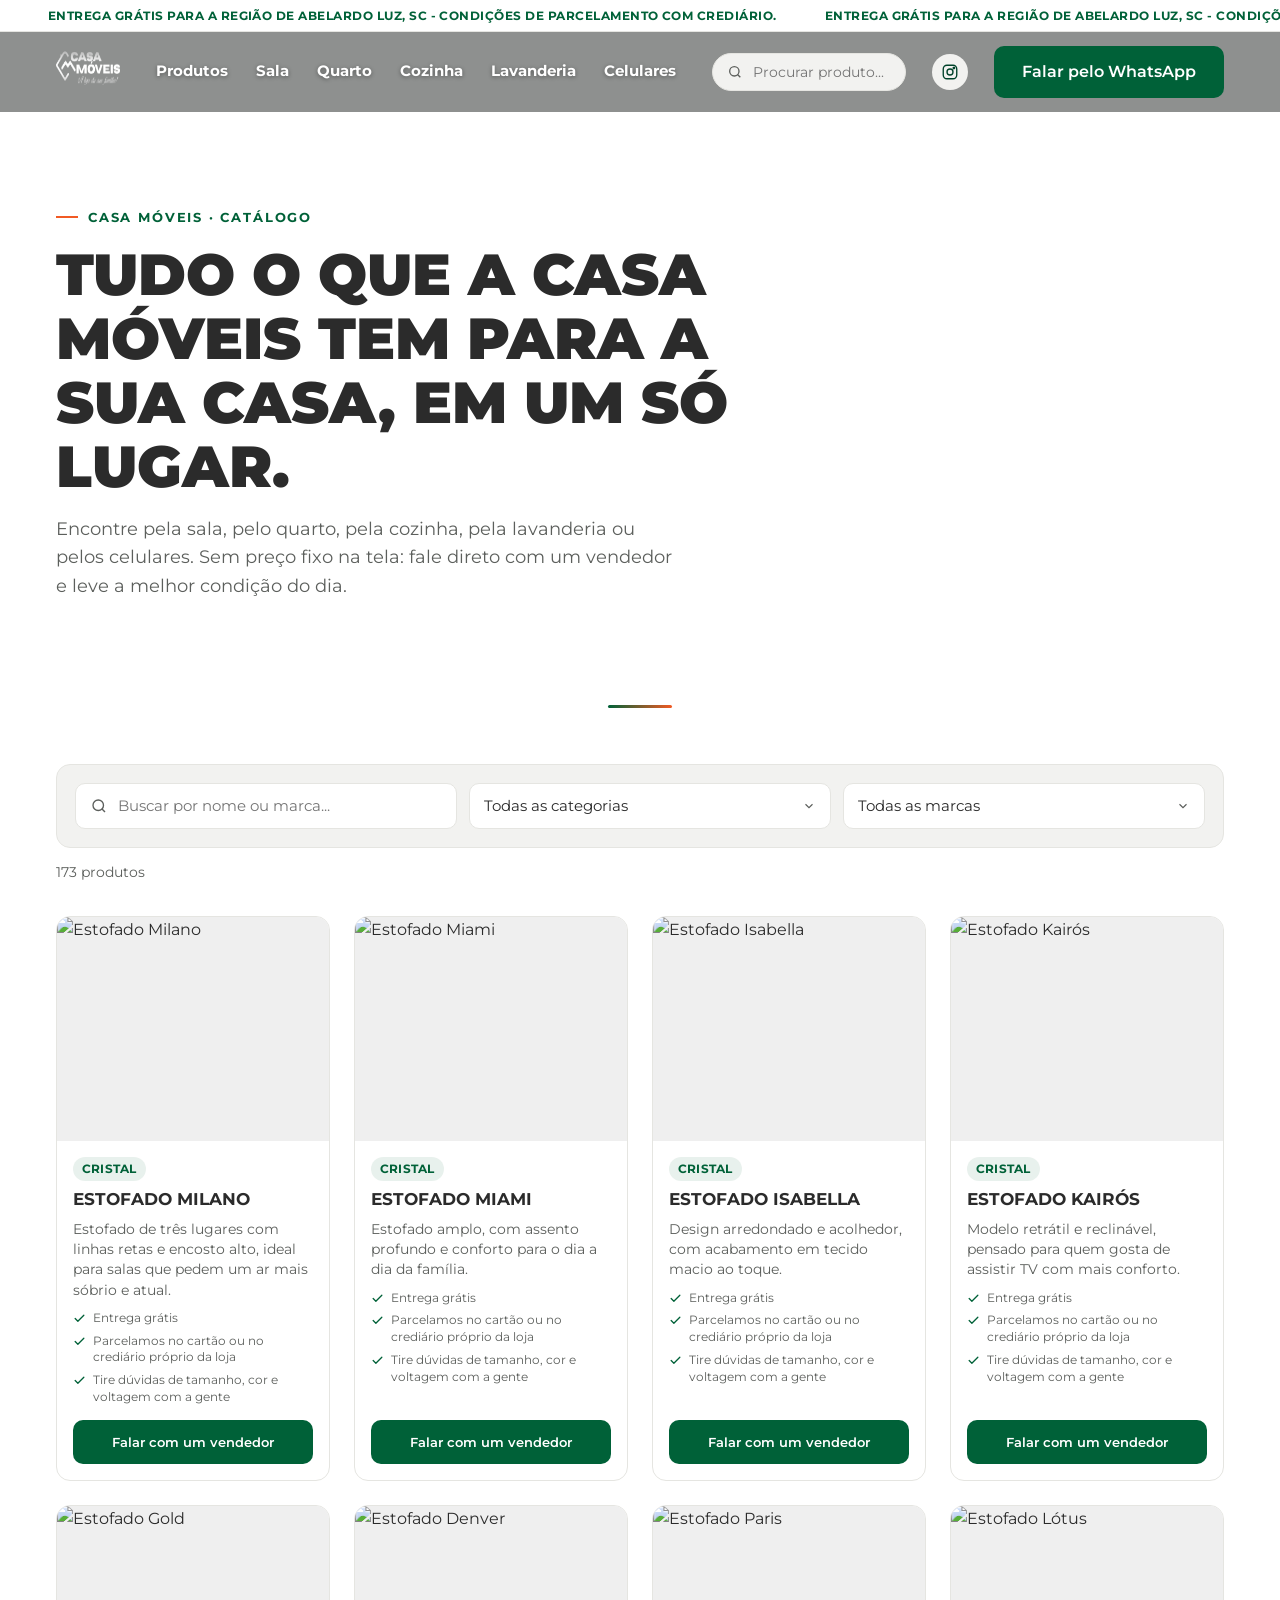
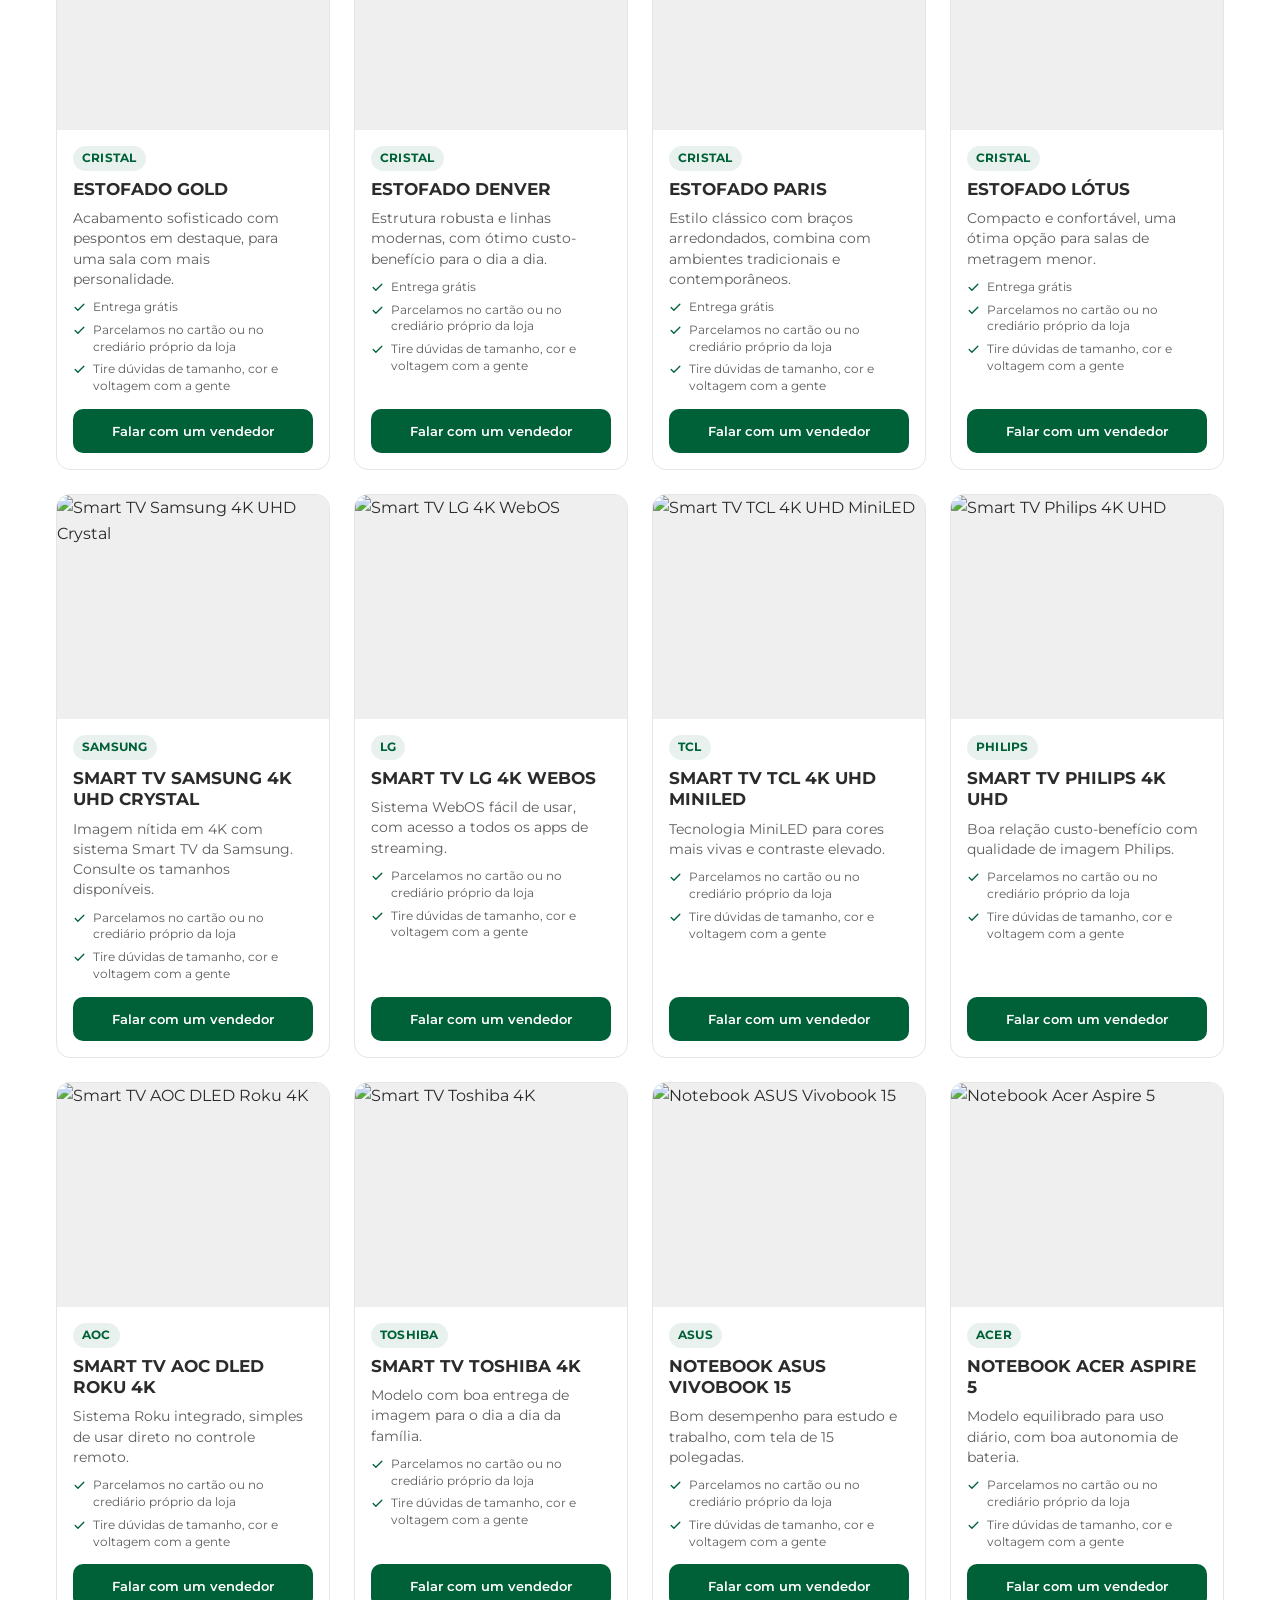
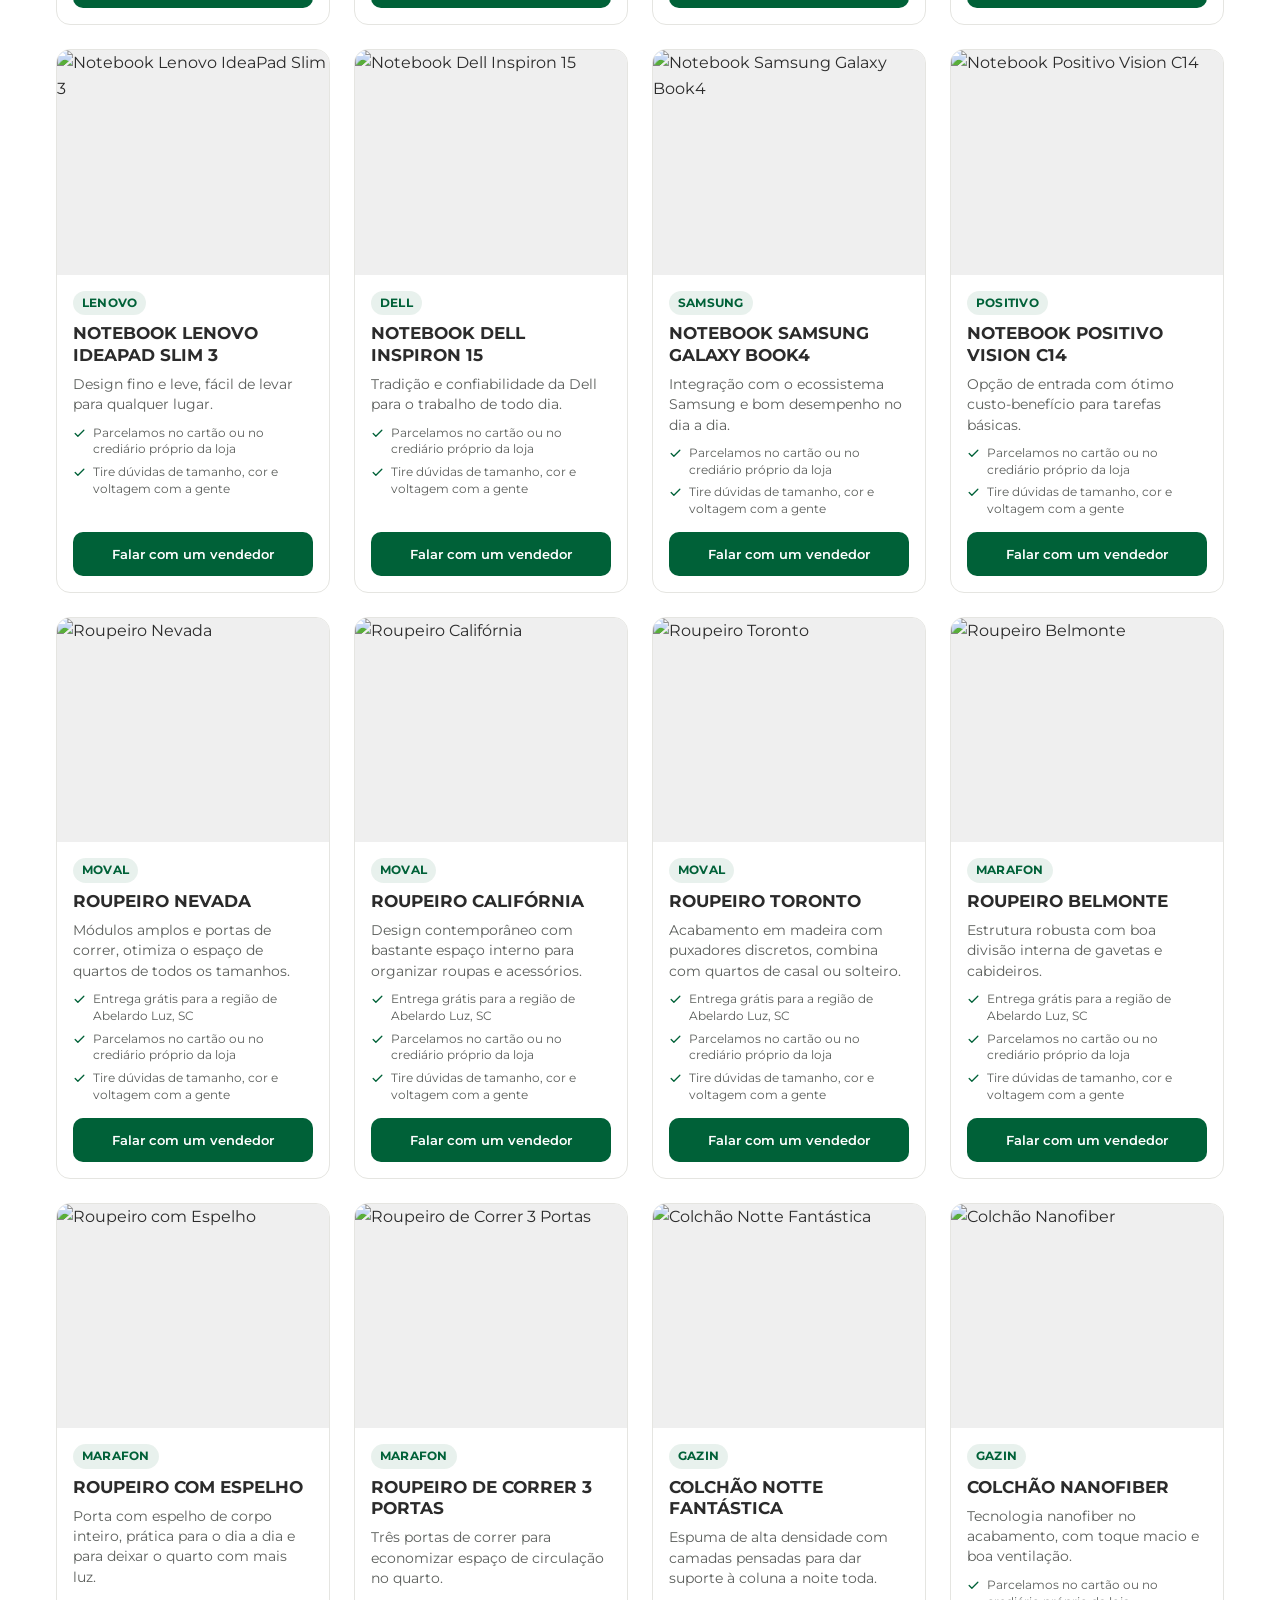
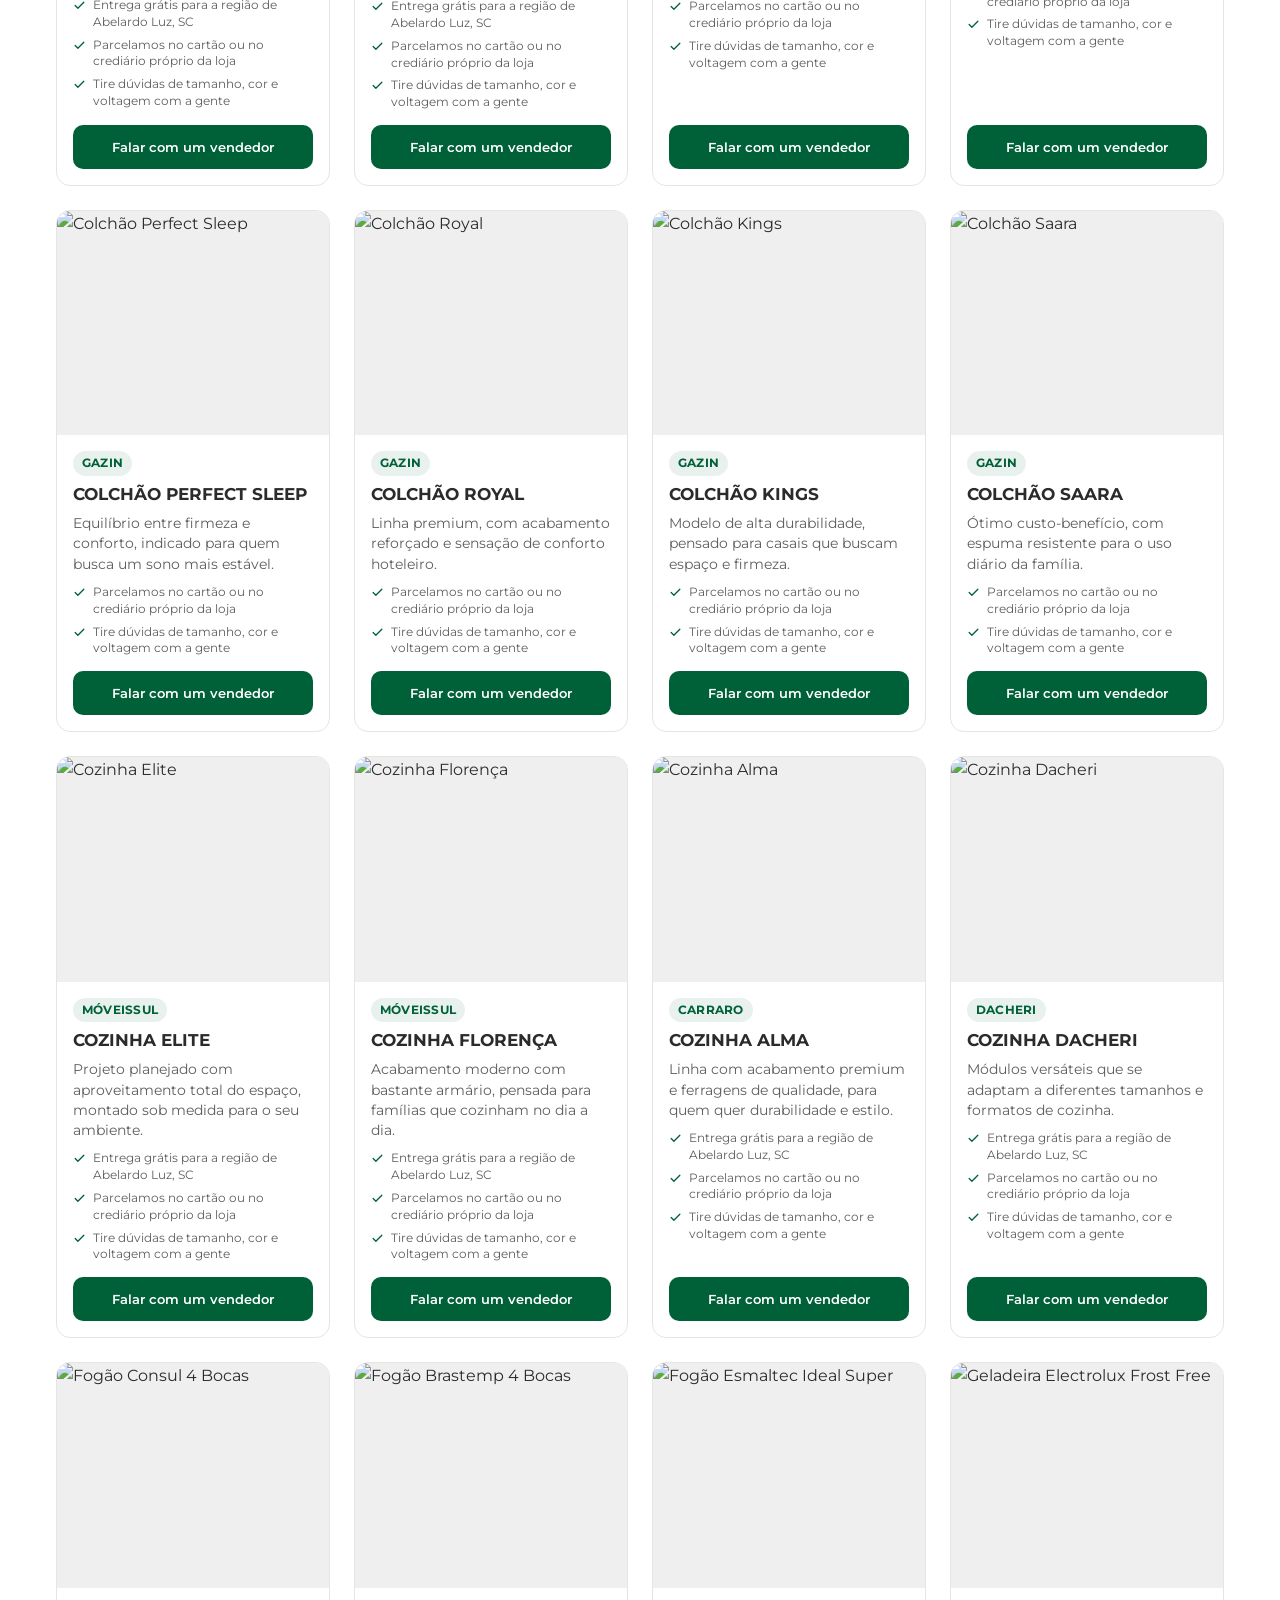
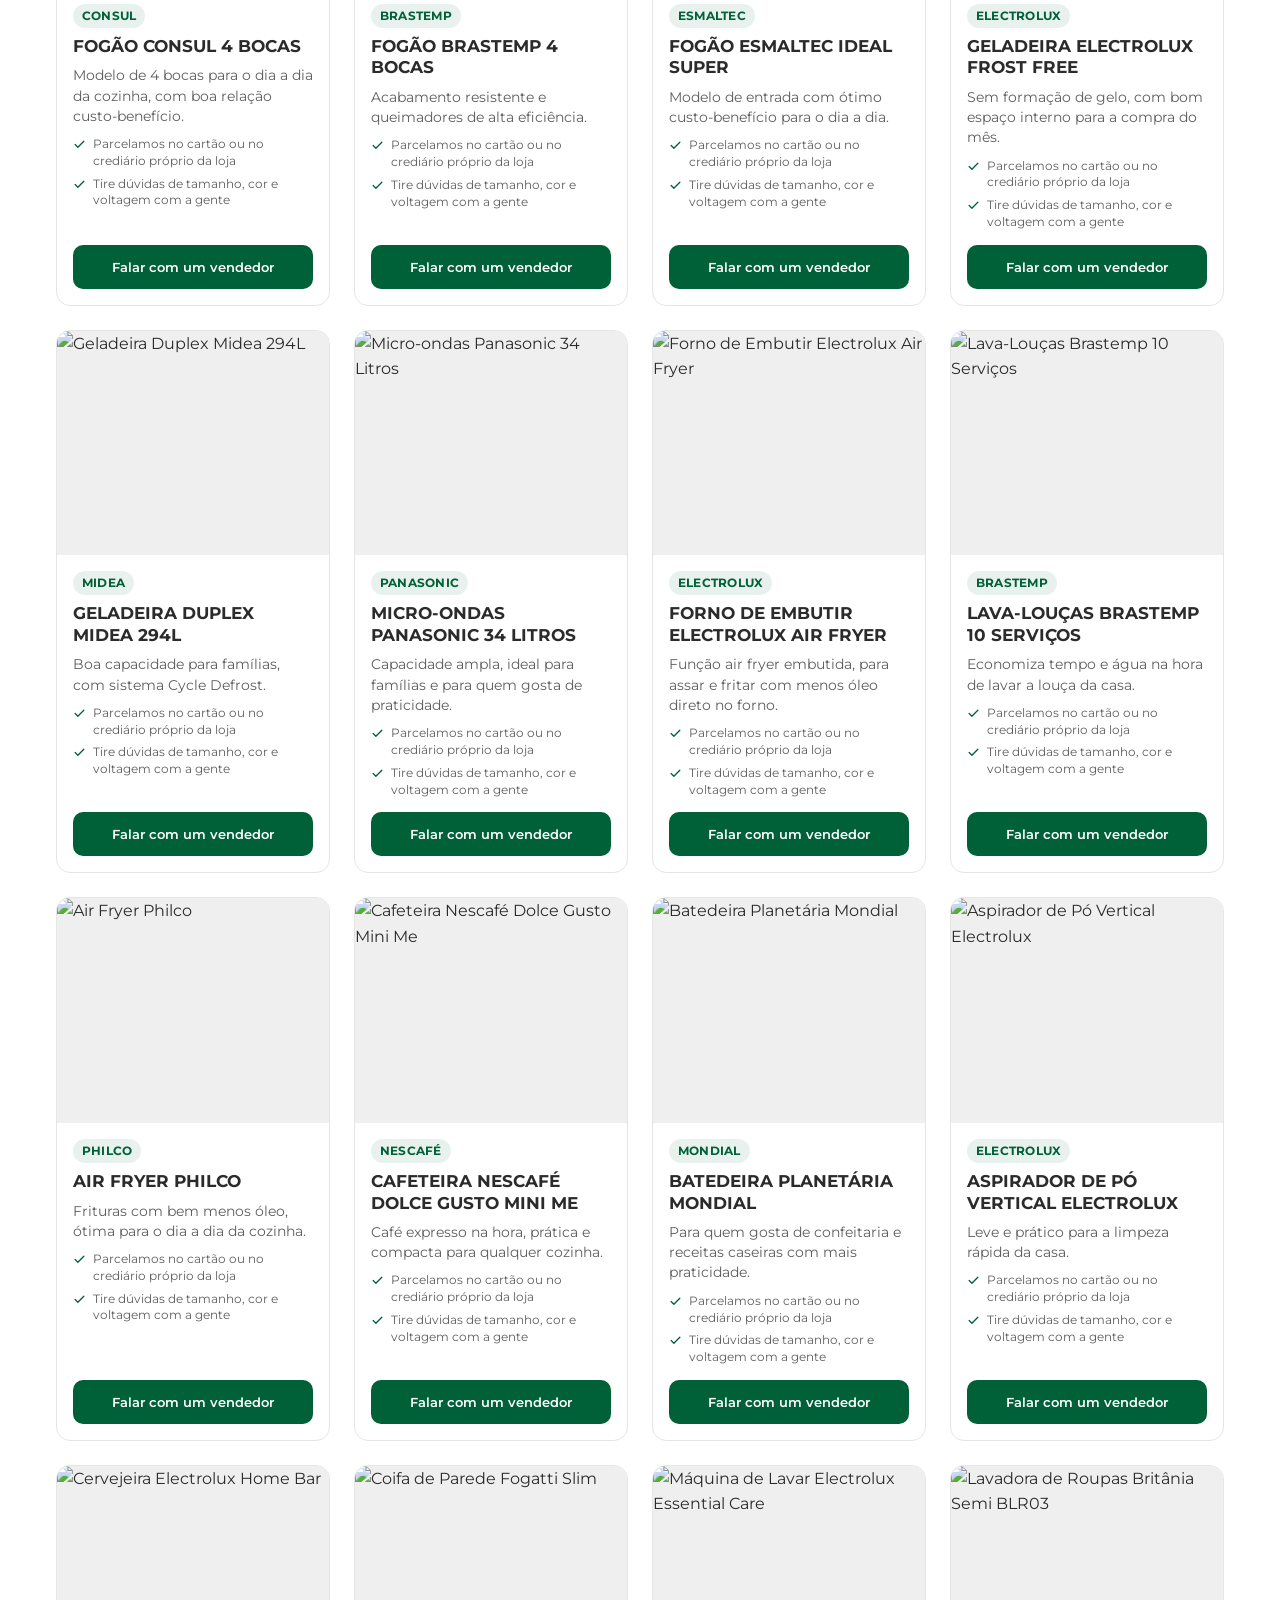
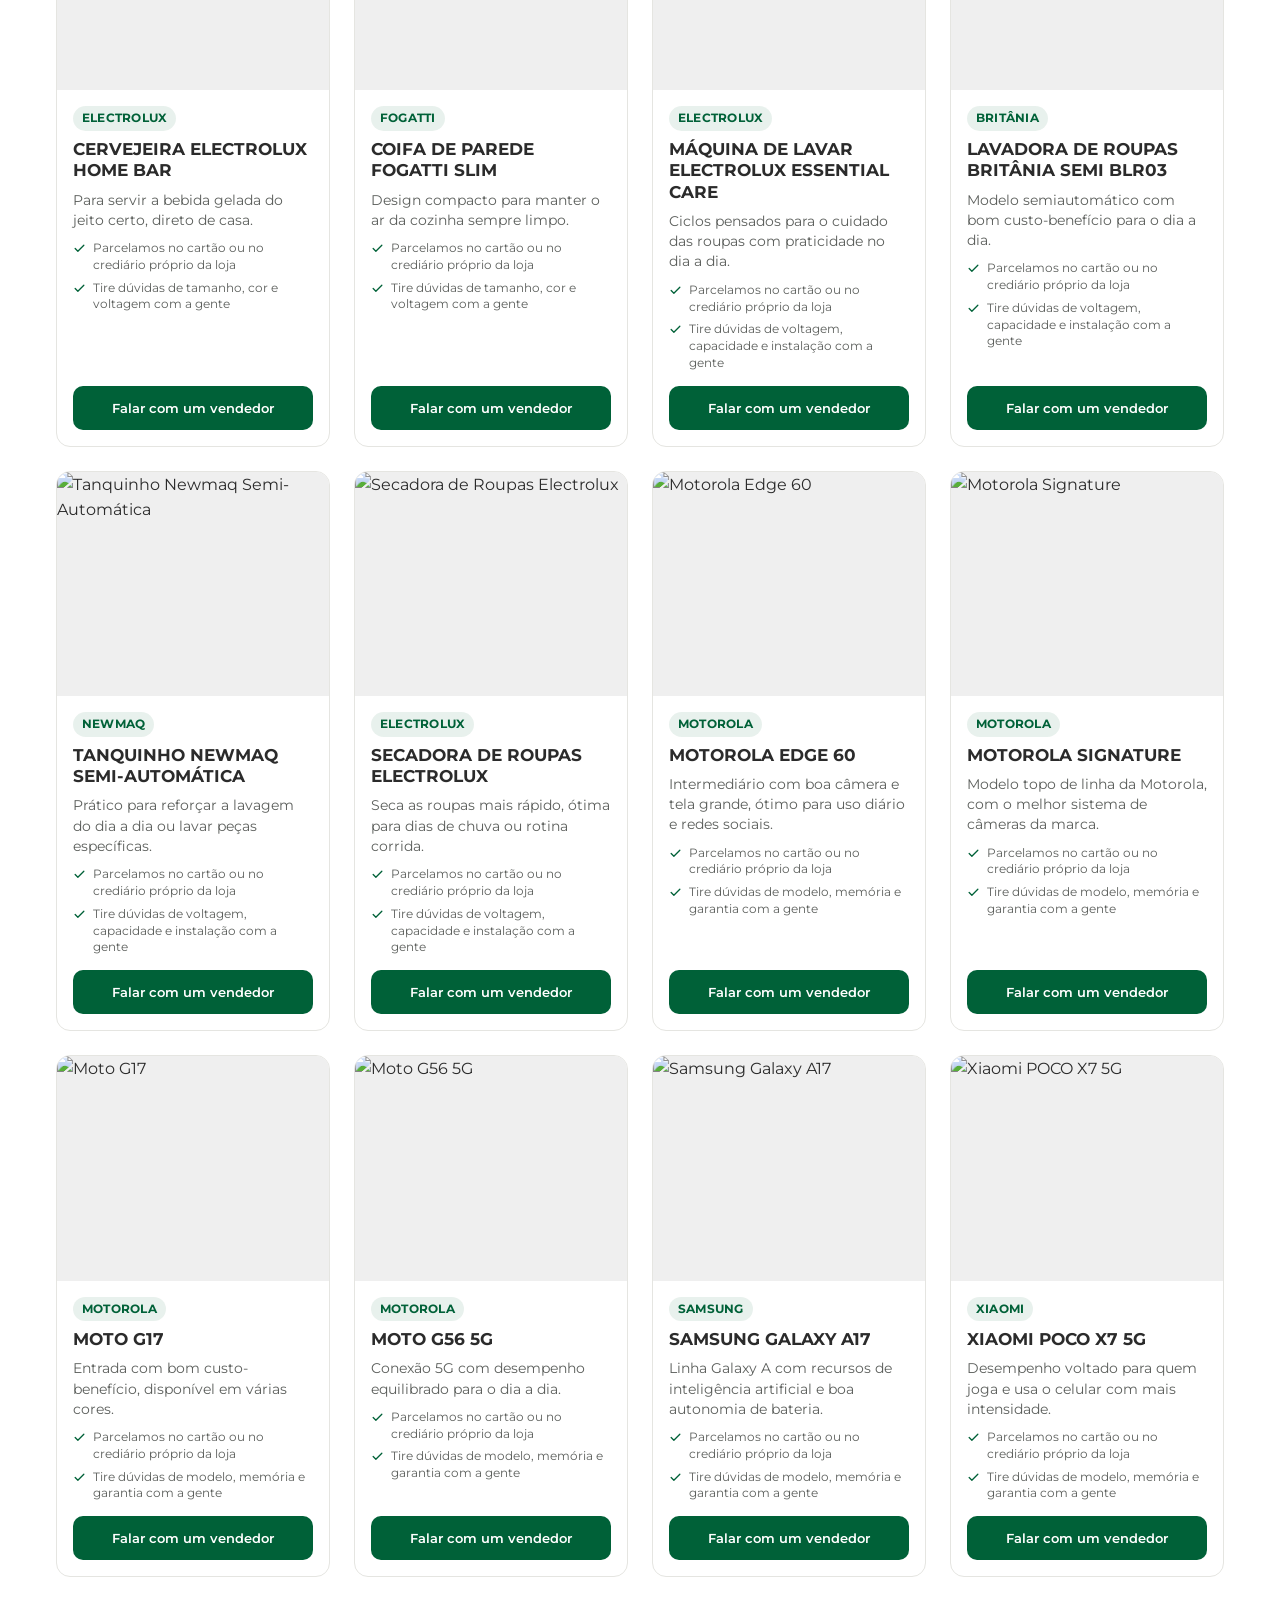
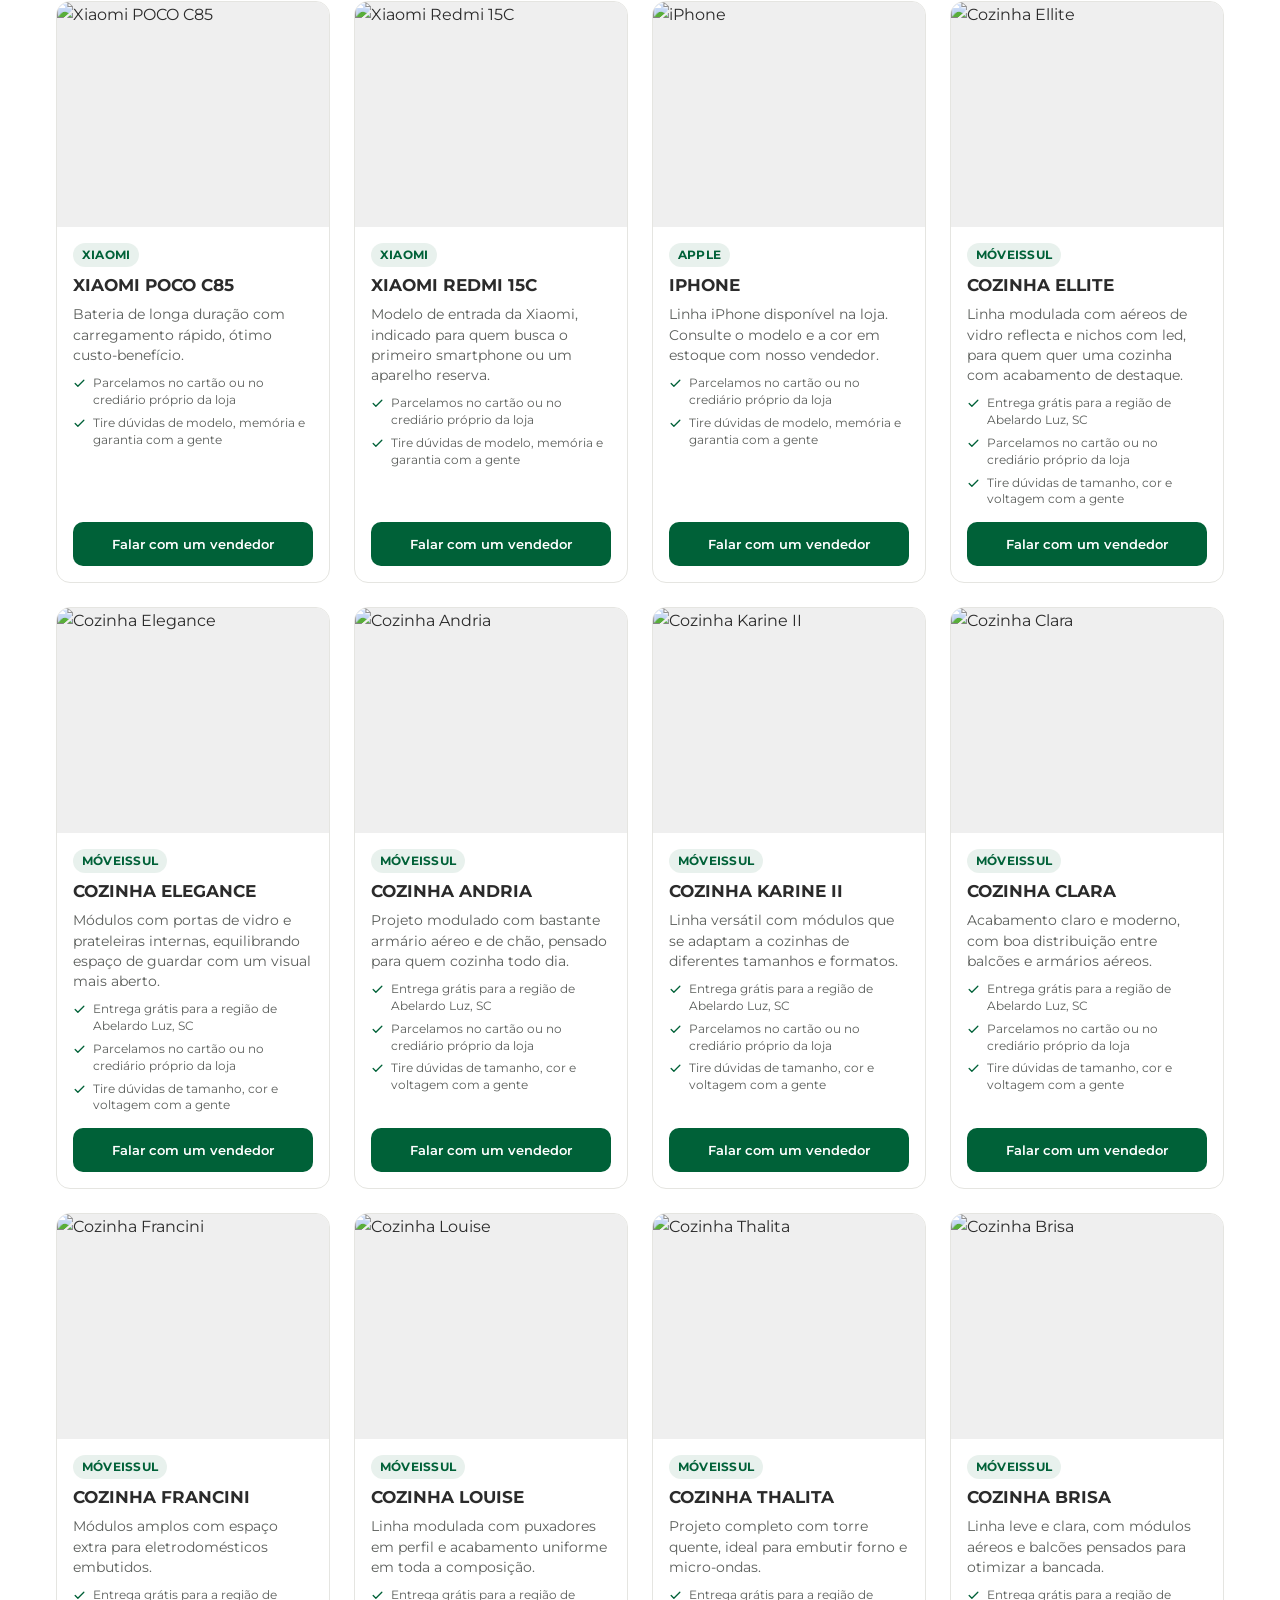
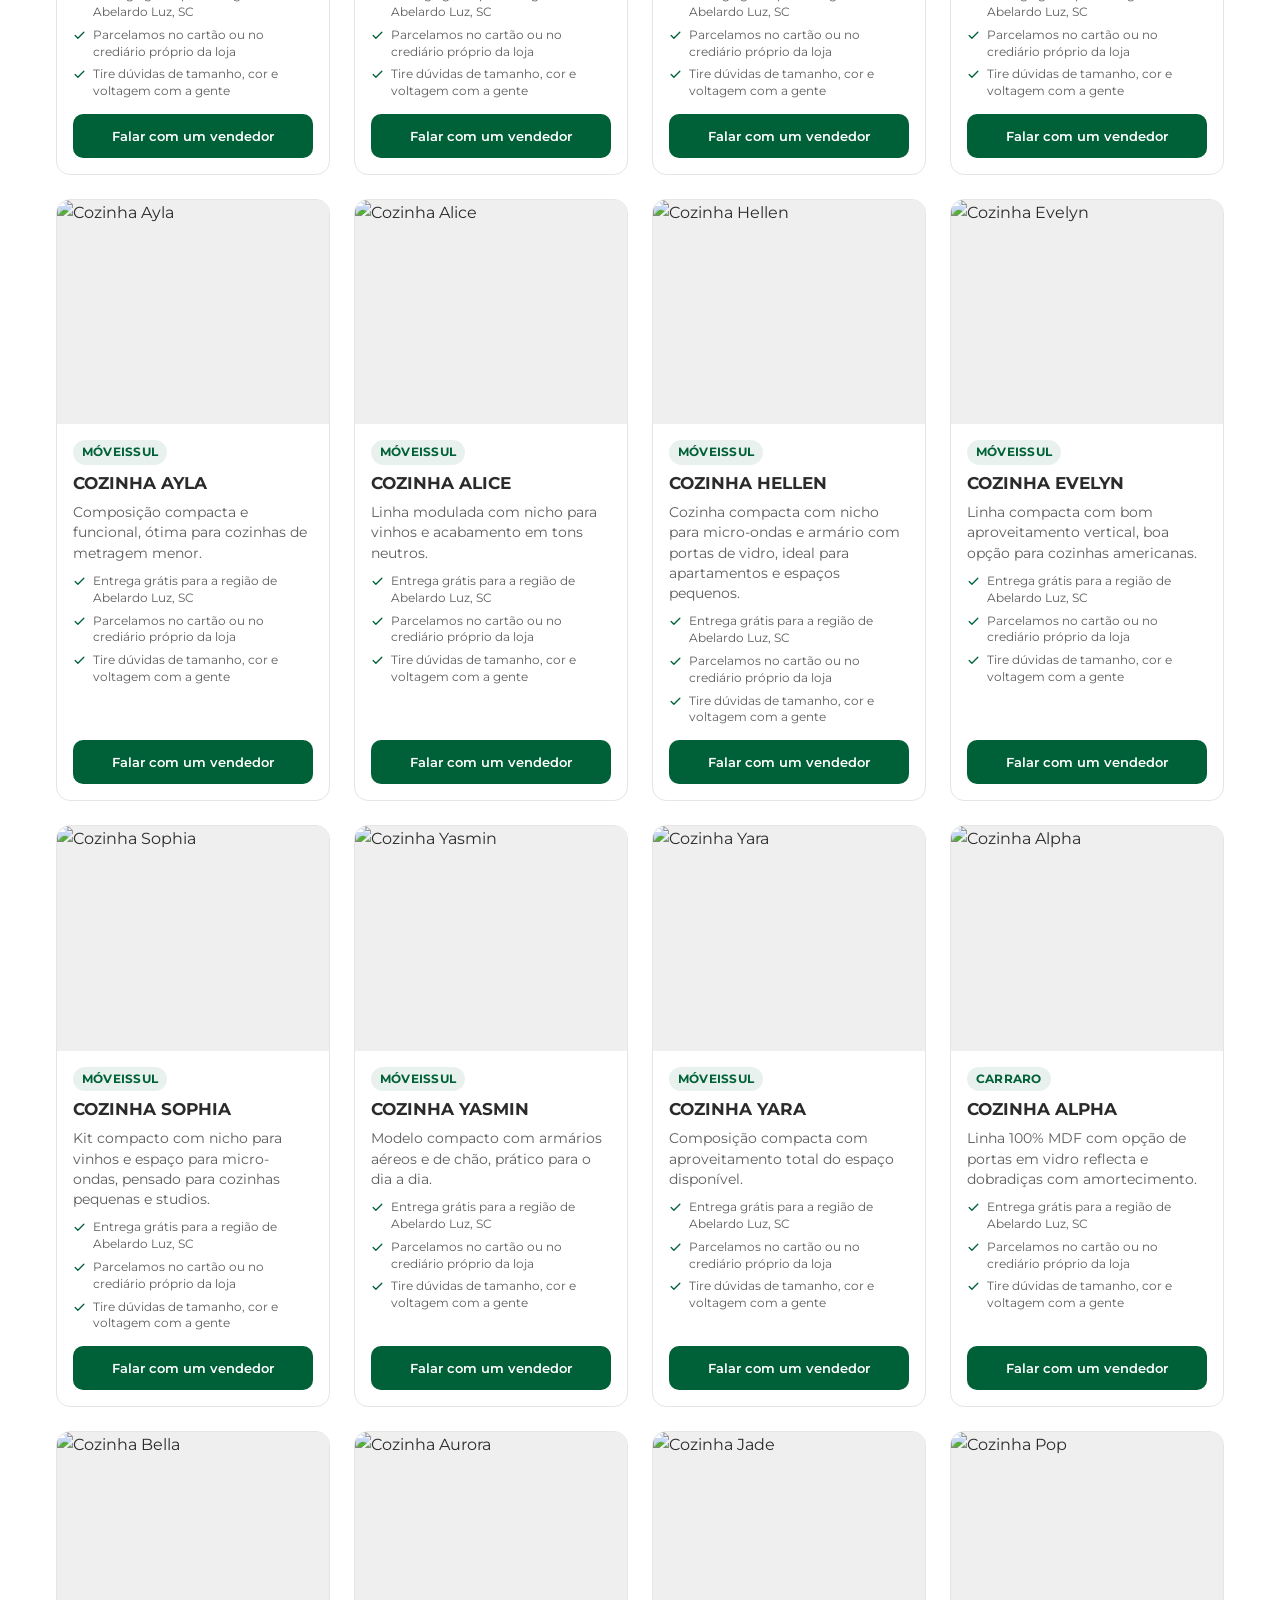
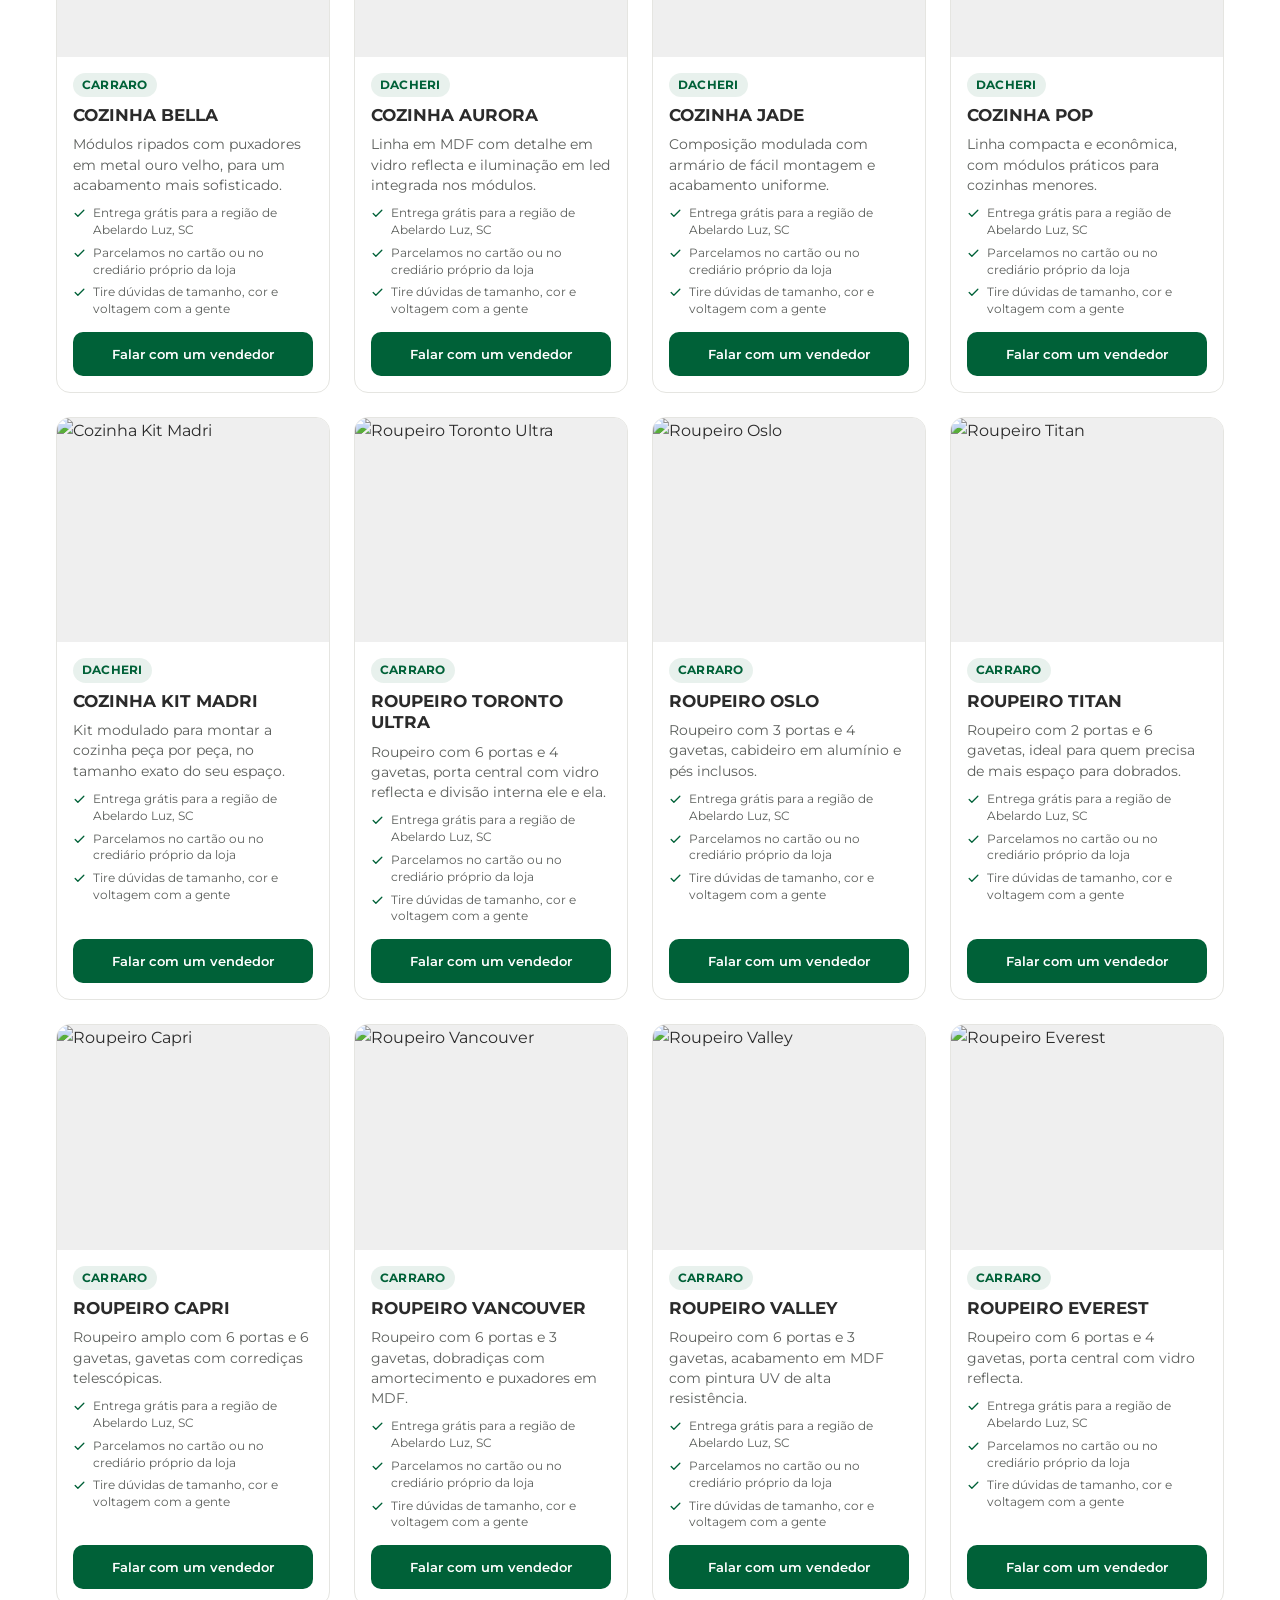
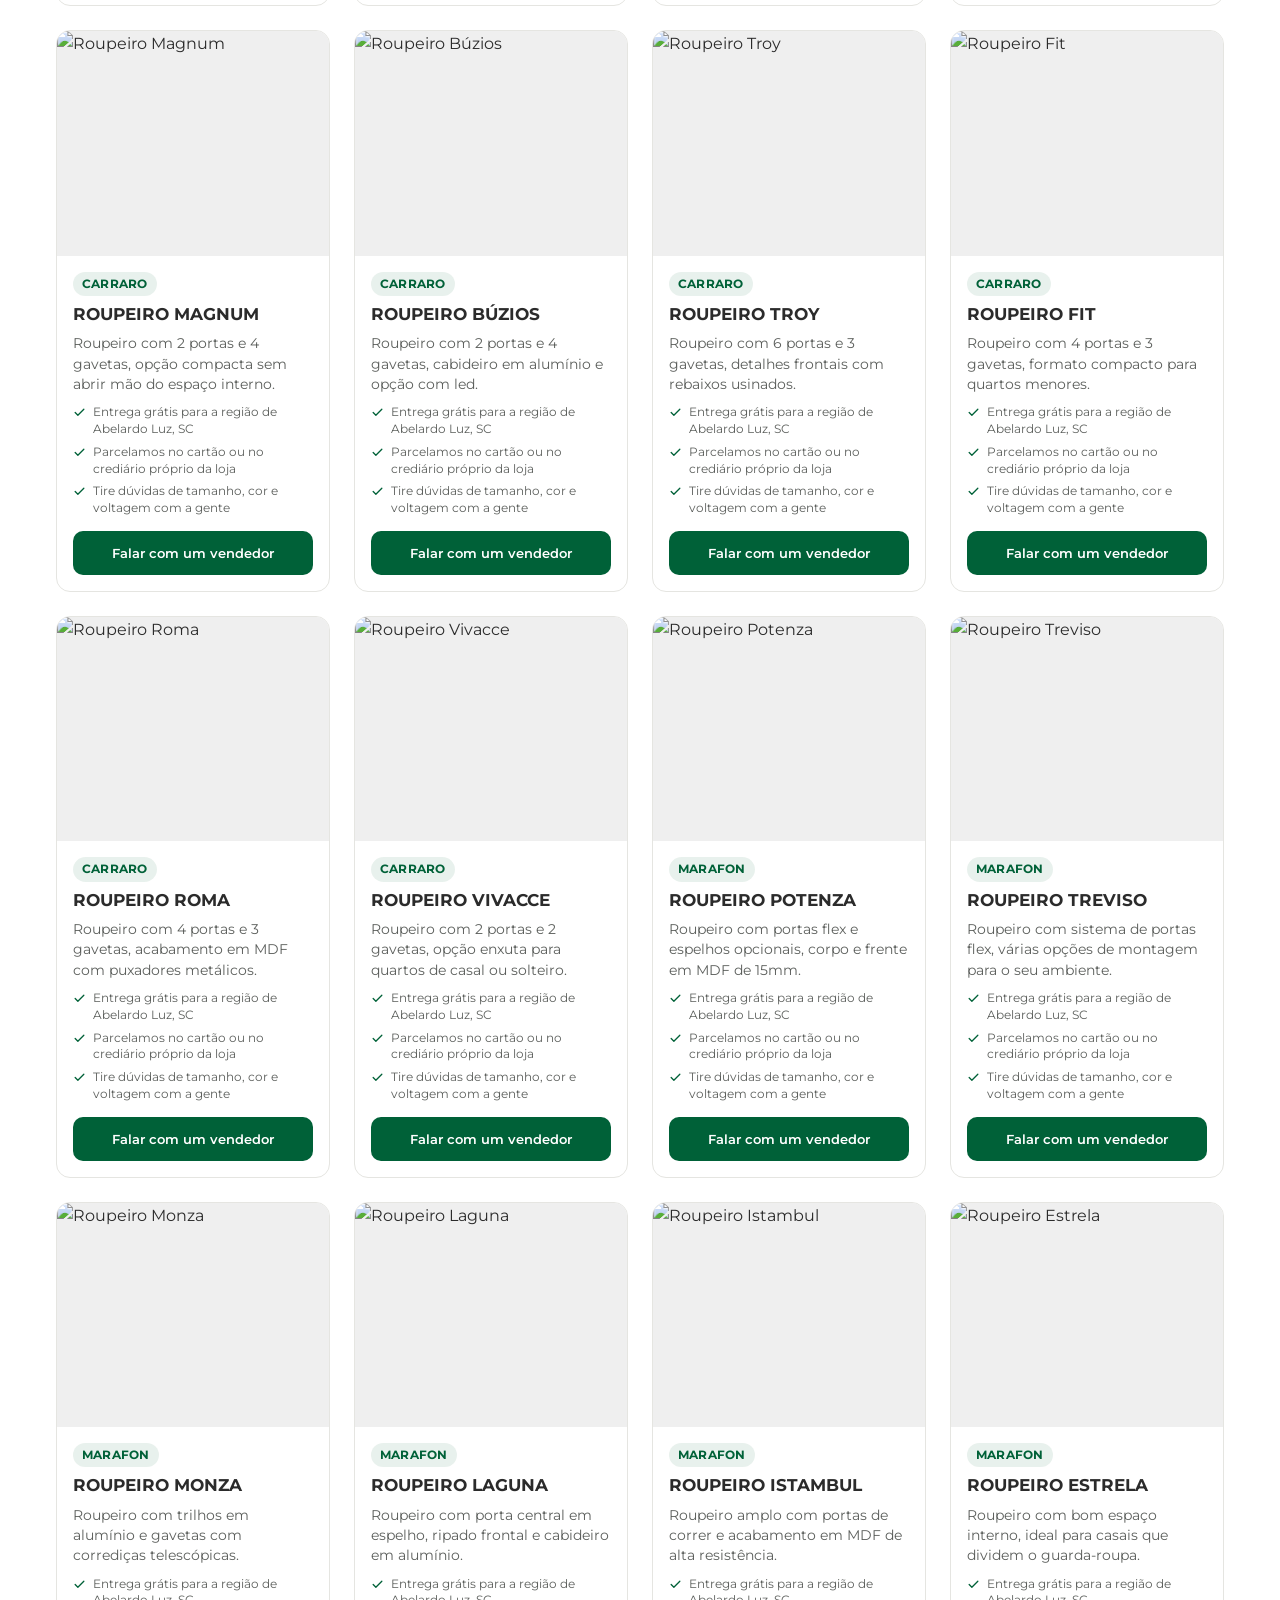
==== produtos.html @ 2c86690a "Add files via upload" ====
<!DOCTYPE html>
<html lang="pt-BR">
<head>
<meta charset="UTF-8">
<title>Produtos | Casa Móveis – Abelardo Luz, SC</title>
<meta name="description" content="Catálogo de produtos da Casa Móveis: sala, quarto, cozinha, lavanderia e celulares. Estofados sob medida, colchões, roupeiros, cozinhas planejadas, eletrodomésticos, notebooks, smart TVs e celulares. Fale direto com um vendedor pelo WhatsApp.">
<meta name="viewport" content="width=device-width, initial-scale=1">
<link rel="icon" href="assets/img/icon-verde.png">
<link rel="preconnect" href="https://fonts.googleapis.com">
<link rel="preconnect" href="https://fonts.gstatic.com" crossorigin>
<link href="https://fonts.googleapis.com/css2?family=Montserrat:wght@400;500;600;700;900&display=swap" rel="stylesheet">
<link rel="stylesheet" href="assets/css/style.css?v=16">
<meta property="og:title" content="Produtos | Casa Móveis">
<meta property="og:description" content="Sala, quarto, cozinha, lavanderia e celulares. Estofados, colchões, roupeiros, cozinhas planejadas, eletrodomésticos e mais. Fale direto com um vendedor.">
<meta property="og:image" content="assets/img/fachada-hero.jpg">
<meta property="og:type" content="website">
</head>
<body>

<div class="barra-progresso" aria-hidden="true"><div class="barra-progresso-preenchimento" id="barra-progresso-preenchimento"></div></div>
<!-- ============ FAIXA ENTREGA GRÁTIS ============ -->
<div class="faixa-entrega" aria-hidden="true">
  <div class="faixa-entrega-trilho">
    <span>Entrega grátis para a região de Abelardo Luz, SC  -  Condições de parcelamento com crediário.</span><span>Entrega grátis para a região de Abelardo Luz, SC  -  Condições de parcelamento com crediário.</span><span>Entrega grátis para a região de Abelardo Luz, SC  -  Condições de parcelamento com crediário.</span><span>Entrega grátis para a região de Abelardo Luz, SC  -  Condições de parcelamento com crediário.</span>
  </div>
</div>

<!-- ============ HEADER ============ -->
<header class="header scrolled">
  <div class="container">
    <a href="index.html#topo" class="header-logo"><span class="header-logo-quadro"><img class="logo-clara" src="assets/img/logo-claro.png" alt="Casa Móveis"><img class="logo-escura" src="assets/img/logo-oficial.png" alt="Casa Móveis"></span></a>
    <nav class="header-nav" aria-label="Navegação principal">
      <a href="produtos.html">Produtos</a>
      <a href="produtos.html?categoria=sala">Sala</a>
      <a href="produtos.html?categoria=quarto">Quarto</a>
      <a href="produtos.html?categoria=cozinha">Cozinha</a>
      <a href="produtos.html?categoria=lavanderia">Lavanderia</a>
      <a href="produtos.html?categoria=celulares">Celulares</a>
    </nav>
    <div class="header-right">
      <form class="header-busca" data-busca-form>
        <svg width="16" height="16" viewBox="0 0 24 24" fill="none" stroke="#5C5F5C" stroke-width="2"><circle cx="11" cy="11" r="7"/><path d="M20 20l-4.3-4.3"/></svg>
        <input type="text" name="busca" placeholder="Procurar produto..." aria-label="Procurar produto">
      </form>
      <a class="header-icone-social" href="https://www.instagram.com/casamoveis.ab/" target="_blank" rel="noopener" aria-label="Seguir no Instagram">
        <svg width="18" height="18" viewBox="0 0 24 24" fill="none" stroke="currentColor" stroke-width="1.8"><rect x="3" y="3" width="18" height="18" rx="5"/><circle cx="12" cy="12" r="4"/><circle cx="17.2" cy="6.8" r="1"/></svg>
      </a>
      <a class="btn btn-primario header-cta" href="https://wa.me/554934455094?text=Ol%C3%A1!%20Vim%20pelo%20site%20da%20Casa%20M%C3%B3veis%20e%20quero%20saber%20mais." target="_blank" rel="noopener">
        Falar pelo WhatsApp
      </a>
      <button class="menu-toggle" aria-label="Abrir menu"><span></span><span></span><span></span></button>
    </div>
  </div>
</header>

<div class="menu-mobile" id="menu-mobile">
  <form class="menu-mobile-busca" data-busca-form>
    <svg width="18" height="18" viewBox="0 0 24 24" fill="none" stroke="#5C5F5C" stroke-width="2"><circle cx="11" cy="11" r="7"/><path d="M20 20l-4.3-4.3"/></svg>
    <input type="text" name="busca" placeholder="Procurar produto..." aria-label="Procurar produto">
  </form>
  <a href="produtos.html">Produtos</a>
  <a href="produtos.html?categoria=sala">Sala</a>
  <a href="produtos.html?categoria=quarto">Quarto</a>
  <a href="produtos.html?categoria=cozinha">Cozinha</a>
  <a href="produtos.html?categoria=lavanderia">Lavanderia</a>
  <a href="produtos.html?categoria=celulares">Celulares</a>
  <div class="menu-mobile-social">
    <a href="https://www.instagram.com/casamoveis.ab/" target="_blank" rel="noopener" aria-label="Instagram"><svg width="20" height="20" viewBox="0 0 24 24" fill="none" stroke="currentColor" stroke-width="1.8"><rect x="3" y="3" width="18" height="18" rx="5"/><circle cx="12" cy="12" r="4"/><circle cx="17.2" cy="6.8" r="1"/></svg></a>
  </div>
  <a class="btn btn-primario" href="https://wa.me/554934455094?text=Ol%C3%A1!%20Vim%20pelo%20site%20da%20Casa%20M%C3%B3veis%20e%20quero%20saber%20mais." target="_blank" rel="noopener">Falar pelo WhatsApp</a>
</div>

<main id="topo">

  <!-- ============ TOPO DA PÁGINA DE PRODUTOS ============ -->
  <section class="produtos-hero">
    <div class="container">
      <p class="eyebrow reveal on">Casa Móveis · Catálogo</p>
      <h1 class="reveal on">Tudo o que a Casa Móveis tem para a sua casa, em um só lugar.</h1>
      <p class="corpo reveal on">Encontre pela sala, pelo quarto, pela cozinha, pela lavanderia ou pelos celulares. Sem preço fixo na tela: fale direto com um vendedor e leve a melhor condição do dia.</p>
    </div>
  </section>

  <div class="traco-cena-wrap"><div class="traco-cena reveal-scale" aria-hidden="true"></div></div>

  <!-- ============ FILTROS ============ -->
  <section class="secao-filtros">
    <div class="container">
      <div class="filtros-barra reveal">
        <div class="filtro-busca">
          <svg width="18" height="18" viewBox="0 0 24 24" fill="none" stroke="#5C5F5C" stroke-width="1.8"><circle cx="11" cy="11" r="7"/><path d="M20 20l-4.3-4.3"/></svg>
          <input type="text" id="filtro-busca" placeholder="Buscar por nome ou marca...">
        </div>
        <select id="filtro-categoria" aria-label="Filtrar por categoria">
          <option value="todas">Todas as categorias</option>
          <option value="sala">Sala</option>
          <option value="quarto">Quarto</option>
          <option value="cozinha">Cozinha</option>
          <option value="lavanderia">Lavanderia</option>
          <option value="celulares">Celulares</option>
        </select>
        <select id="filtro-marca" aria-label="Filtrar por marca">
          <option value="todas">Todas as marcas</option>
        </select>
      </div>
      <p class="filtros-contagem" id="filtros-contagem" aria-live="polite">63 produtos</p>
    </div>
  </section>

  <!-- ============ GRID DE PRODUTOS ============ -->
  <section class="secao-produtos-grid">
    <div class="container">
      <div class="produtos-grid" id="produtos-grid"><article class="card-produto reveal" data-categoria="sala" data-marca="cristal">
<div class="produto-media"><img src="assets/img/produtos/sofa-milano.jpg" alt="Estofado Milano" loading="lazy"><span class="produto-media-zoom" aria-hidden="true"><svg viewBox="0 0 24 24" fill="none" stroke="currentColor" stroke-width="2" stroke-linecap="round" stroke-linejoin="round"><circle cx="11" cy="11" r="7"/><path d="M21 21l-4.3-4.3"/><path d="M11 8v6"/><path d="M8 11h6"/></svg></span></div>
<div class="produto-corpo">
<div class="produto-tags"><span class="tag-marca">Cristal</span></div>
<h3>Estofado Milano</h3>
<p>Estofado de três lugares com linhas retas e encosto alto, ideal para salas que pedem um ar mais sóbrio e atual.</p>
<ul class="produto-info">
<li><svg width="13" height="13" viewBox="0 0 24 24" fill="none" stroke="currentColor" stroke-width="2.4" stroke-linecap="round" stroke-linejoin="round"><path d="M20 6L9 17l-5-5"/></svg> Entrega grátis</li>
<li><svg width="13" height="13" viewBox="0 0 24 24" fill="none" stroke="currentColor" stroke-width="2.4" stroke-linecap="round" stroke-linejoin="round"><path d="M20 6L9 17l-5-5"/></svg> Parcelamos no cartão ou no crediário próprio da loja</li>
<li><svg width="13" height="13" viewBox="0 0 24 24" fill="none" stroke="currentColor" stroke-width="2.4" stroke-linecap="round" stroke-linejoin="round"><path d="M20 6L9 17l-5-5"/></svg> Tire dúvidas de tamanho, cor e voltagem com a gente</li>
</ul>
<a class="btn btn-primario produto-cta" href="https://wa.me/554934455094?text=Ol%C3%A1%21%20Vi%20no%20site%20o%20produto%20Sof%C3%A1%20Milano%20e%20quero%20saber%20mais." target="_blank" rel="noopener">Falar com um vendedor</a>
</div>
</article>
<article class="card-produto reveal" data-categoria="sala" data-marca="cristal">
<div class="produto-media"><img src="assets/img/produtos/sofa-miami.jpg" alt="Estofado Miami" loading="lazy"><span class="produto-media-zoom" aria-hidden="true"><svg viewBox="0 0 24 24" fill="none" stroke="currentColor" stroke-width="2" stroke-linecap="round" stroke-linejoin="round"><circle cx="11" cy="11" r="7"/><path d="M21 21l-4.3-4.3"/><path d="M11 8v6"/><path d="M8 11h6"/></svg></span></div>
<div class="produto-corpo">
<div class="produto-tags"><span class="tag-marca">Cristal</span></div>
<h3>Estofado Miami</h3>
<p>Estofado amplo, com assento profundo e conforto para o dia a dia da família.</p>
<ul class="produto-info">
<li><svg width="13" height="13" viewBox="0 0 24 24" fill="none" stroke="currentColor" stroke-width="2.4" stroke-linecap="round" stroke-linejoin="round"><path d="M20 6L9 17l-5-5"/></svg> Entrega grátis</li>
<li><svg width="13" height="13" viewBox="0 0 24 24" fill="none" stroke="currentColor" stroke-width="2.4" stroke-linecap="round" stroke-linejoin="round"><path d="M20 6L9 17l-5-5"/></svg> Parcelamos no cartão ou no crediário próprio da loja</li>
<li><svg width="13" height="13" viewBox="0 0 24 24" fill="none" stroke="currentColor" stroke-width="2.4" stroke-linecap="round" stroke-linejoin="round"><path d="M20 6L9 17l-5-5"/></svg> Tire dúvidas de tamanho, cor e voltagem com a gente</li>
</ul>
<a class="btn btn-primario produto-cta" href="https://wa.me/554934455094?text=Ol%C3%A1%21%20Vi%20no%20site%20o%20produto%20Sof%C3%A1%20Miami%20e%20quero%20saber%20mais." target="_blank" rel="noopener">Falar com um vendedor</a>
</div>
</article>
<article class="card-produto reveal" data-categoria="sala" data-marca="cristal">
<div class="produto-media"><img src="assets/img/produtos/sofa-isabella.jpg" alt="Estofado Isabella" loading="lazy"><span class="produto-media-zoom" aria-hidden="true"><svg viewBox="0 0 24 24" fill="none" stroke="currentColor" stroke-width="2" stroke-linecap="round" stroke-linejoin="round"><circle cx="11" cy="11" r="7"/><path d="M21 21l-4.3-4.3"/><path d="M11 8v6"/><path d="M8 11h6"/></svg></span></div>
<div class="produto-corpo">
<div class="produto-tags"><span class="tag-marca">Cristal</span></div>
<h3>Estofado Isabella</h3>
<p>Design arredondado e acolhedor, com acabamento em tecido macio ao toque.</p>
<ul class="produto-info">
<li><svg width="13" height="13" viewBox="0 0 24 24" fill="none" stroke="currentColor" stroke-width="2.4" stroke-linecap="round" stroke-linejoin="round"><path d="M20 6L9 17l-5-5"/></svg> Entrega grátis</li>
<li><svg width="13" height="13" viewBox="0 0 24 24" fill="none" stroke="currentColor" stroke-width="2.4" stroke-linecap="round" stroke-linejoin="round"><path d="M20 6L9 17l-5-5"/></svg> Parcelamos no cartão ou no crediário próprio da loja</li>
<li><svg width="13" height="13" viewBox="0 0 24 24" fill="none" stroke="currentColor" stroke-width="2.4" stroke-linecap="round" stroke-linejoin="round"><path d="M20 6L9 17l-5-5"/></svg> Tire dúvidas de tamanho, cor e voltagem com a gente</li>
</ul>
<a class="btn btn-primario produto-cta" href="https://wa.me/554934455094?text=Ol%C3%A1%21%20Vi%20no%20site%20o%20produto%20Sof%C3%A1%20Isabella%20e%20quero%20saber%20mais." target="_blank" rel="noopener">Falar com um vendedor</a>
</div>
</article>
<article class="card-produto reveal" data-categoria="sala" data-marca="cristal">
<div class="produto-media"><img src="assets/img/produtos/sofa-kairos.jpg" alt="Estofado Kairós" loading="lazy"><span class="produto-media-zoom" aria-hidden="true"><svg viewBox="0 0 24 24" fill="none" stroke="currentColor" stroke-width="2" stroke-linecap="round" stroke-linejoin="round"><circle cx="11" cy="11" r="7"/><path d="M21 21l-4.3-4.3"/><path d="M11 8v6"/><path d="M8 11h6"/></svg></span></div>
<div class="produto-corpo">
<div class="produto-tags"><span class="tag-marca">Cristal</span></div>
<h3>Estofado Kairós</h3>
<p>Modelo retrátil e reclinável, pensado para quem gosta de assistir TV com mais conforto.</p>
<ul class="produto-info">
<li><svg width="13" height="13" viewBox="0 0 24 24" fill="none" stroke="currentColor" stroke-width="2.4" stroke-linecap="round" stroke-linejoin="round"><path d="M20 6L9 17l-5-5"/></svg> Entrega grátis</li>
<li><svg width="13" height="13" viewBox="0 0 24 24" fill="none" stroke="currentColor" stroke-width="2.4" stroke-linecap="round" stroke-linejoin="round"><path d="M20 6L9 17l-5-5"/></svg> Parcelamos no cartão ou no crediário próprio da loja</li>
<li><svg width="13" height="13" viewBox="0 0 24 24" fill="none" stroke="currentColor" stroke-width="2.4" stroke-linecap="round" stroke-linejoin="round"><path d="M20 6L9 17l-5-5"/></svg> Tire dúvidas de tamanho, cor e voltagem com a gente</li>
</ul>
<a class="btn btn-primario produto-cta" href="https://wa.me/554934455094?text=Ol%C3%A1%21%20Vi%20no%20site%20o%20produto%20Sof%C3%A1%20Kair%C3%B3s%20e%20quero%20saber%20mais." target="_blank" rel="noopener">Falar com um vendedor</a>
</div>
</article>
<article class="card-produto reveal" data-categoria="sala" data-marca="cristal">
<div class="produto-media"><img src="assets/img/produtos/sofa-gold.jpg" alt="Estofado Gold" loading="lazy"><span class="produto-media-zoom" aria-hidden="true"><svg viewBox="0 0 24 24" fill="none" stroke="currentColor" stroke-width="2" stroke-linecap="round" stroke-linejoin="round"><circle cx="11" cy="11" r="7"/><path d="M21 21l-4.3-4.3"/><path d="M11 8v6"/><path d="M8 11h6"/></svg></span></div>
<div class="produto-corpo">
<div class="produto-tags"><span class="tag-marca">Cristal</span></div>
<h3>Estofado Gold</h3>
<p>Acabamento sofisticado com pespontos em destaque, para uma sala com mais personalidade.</p>
<ul class="produto-info">
<li><svg width="13" height="13" viewBox="0 0 24 24" fill="none" stroke="currentColor" stroke-width="2.4" stroke-linecap="round" stroke-linejoin="round"><path d="M20 6L9 17l-5-5"/></svg> Entrega grátis</li>
<li><svg width="13" height="13" viewBox="0 0 24 24" fill="none" stroke="currentColor" stroke-width="2.4" stroke-linecap="round" stroke-linejoin="round"><path d="M20 6L9 17l-5-5"/></svg> Parcelamos no cartão ou no crediário próprio da loja</li>
<li><svg width="13" height="13" viewBox="0 0 24 24" fill="none" stroke="currentColor" stroke-width="2.4" stroke-linecap="round" stroke-linejoin="round"><path d="M20 6L9 17l-5-5"/></svg> Tire dúvidas de tamanho, cor e voltagem com a gente</li>
</ul>
<a class="btn btn-primario produto-cta" href="https://wa.me/554934455094?text=Ol%C3%A1%21%20Vi%20no%20site%20o%20produto%20Sof%C3%A1%20Gold%20e%20quero%20saber%20mais." target="_blank" rel="noopener">Falar com um vendedor</a>
</div>
</article>
<article class="card-produto reveal" data-categoria="sala" data-marca="cristal">
<div class="produto-media"><img src="assets/img/produtos/sofa-denver.jpg" alt="Estofado Denver" loading="lazy"><span class="produto-media-zoom" aria-hidden="true"><svg viewBox="0 0 24 24" fill="none" stroke="currentColor" stroke-width="2" stroke-linecap="round" stroke-linejoin="round"><circle cx="11" cy="11" r="7"/><path d="M21 21l-4.3-4.3"/><path d="M11 8v6"/><path d="M8 11h6"/></svg></span></div>
<div class="produto-corpo">
<div class="produto-tags"><span class="tag-marca">Cristal</span></div>
<h3>Estofado Denver</h3>
<p>Estrutura robusta e linhas modernas, com ótimo custo-benefício para o dia a dia.</p>
<ul class="produto-info">
<li><svg width="13" height="13" viewBox="0 0 24 24" fill="none" stroke="currentColor" stroke-width="2.4" stroke-linecap="round" stroke-linejoin="round"><path d="M20 6L9 17l-5-5"/></svg> Entrega grátis</li>
<li><svg width="13" height="13" viewBox="0 0 24 24" fill="none" stroke="currentColor" stroke-width="2.4" stroke-linecap="round" stroke-linejoin="round"><path d="M20 6L9 17l-5-5"/></svg> Parcelamos no cartão ou no crediário próprio da loja</li>
<li><svg width="13" height="13" viewBox="0 0 24 24" fill="none" stroke="currentColor" stroke-width="2.4" stroke-linecap="round" stroke-linejoin="round"><path d="M20 6L9 17l-5-5"/></svg> Tire dúvidas de tamanho, cor e voltagem com a gente</li>
</ul>
<a class="btn btn-primario produto-cta" href="https://wa.me/554934455094?text=Ol%C3%A1%21%20Vi%20no%20site%20o%20produto%20Sof%C3%A1%20Denver%20e%20quero%20saber%20mais." target="_blank" rel="noopener">Falar com um vendedor</a>
</div>
</article>
<article class="card-produto reveal" data-categoria="sala" data-marca="cristal">
<div class="produto-media"><img src="assets/img/produtos/sofa-paris.jpg" alt="Estofado Paris" loading="lazy"><span class="produto-media-zoom" aria-hidden="true"><svg viewBox="0 0 24 24" fill="none" stroke="currentColor" stroke-width="2" stroke-linecap="round" stroke-linejoin="round"><circle cx="11" cy="11" r="7"/><path d="M21 21l-4.3-4.3"/><path d="M11 8v6"/><path d="M8 11h6"/></svg></span></div>
<div class="produto-corpo">
<div class="produto-tags"><span class="tag-marca">Cristal</span></div>
<h3>Estofado Paris</h3>
<p>Estilo clássico com braços arredondados, combina com ambientes tradicionais e contemporâneos.</p>
<ul class="produto-info">
<li><svg width="13" height="13" viewBox="0 0 24 24" fill="none" stroke="currentColor" stroke-width="2.4" stroke-linecap="round" stroke-linejoin="round"><path d="M20 6L9 17l-5-5"/></svg> Entrega grátis</li>
<li><svg width="13" height="13" viewBox="0 0 24 24" fill="none" stroke="currentColor" stroke-width="2.4" stroke-linecap="round" stroke-linejoin="round"><path d="M20 6L9 17l-5-5"/></svg> Parcelamos no cartão ou no crediário próprio da loja</li>
<li><svg width="13" height="13" viewBox="0 0 24 24" fill="none" stroke="currentColor" stroke-width="2.4" stroke-linecap="round" stroke-linejoin="round"><path d="M20 6L9 17l-5-5"/></svg> Tire dúvidas de tamanho, cor e voltagem com a gente</li>
</ul>
<a class="btn btn-primario produto-cta" href="https://wa.me/554934455094?text=Ol%C3%A1%21%20Vi%20no%20site%20o%20produto%20Sof%C3%A1%20Paris%20e%20quero%20saber%20mais." target="_blank" rel="noopener">Falar com um vendedor</a>
</div>
</article>
<article class="card-produto reveal" data-categoria="sala" data-marca="cristal">
<div class="produto-media"><img src="assets/img/produtos/sofa-lotus.jpg" alt="Estofado Lótus" loading="lazy"><span class="produto-media-zoom" aria-hidden="true"><svg viewBox="0 0 24 24" fill="none" stroke="currentColor" stroke-width="2" stroke-linecap="round" stroke-linejoin="round"><circle cx="11" cy="11" r="7"/><path d="M21 21l-4.3-4.3"/><path d="M11 8v6"/><path d="M8 11h6"/></svg></span></div>
<div class="produto-corpo">
<div class="produto-tags"><span class="tag-marca">Cristal</span></div>
<h3>Estofado Lótus</h3>
<p>Compacto e confortável, uma ótima opção para salas de metragem menor.</p>
<ul class="produto-info">
<li><svg width="13" height="13" viewBox="0 0 24 24" fill="none" stroke="currentColor" stroke-width="2.4" stroke-linecap="round" stroke-linejoin="round"><path d="M20 6L9 17l-5-5"/></svg> Entrega grátis</li>
<li><svg width="13" height="13" viewBox="0 0 24 24" fill="none" stroke="currentColor" stroke-width="2.4" stroke-linecap="round" stroke-linejoin="round"><path d="M20 6L9 17l-5-5"/></svg> Parcelamos no cartão ou no crediário próprio da loja</li>
<li><svg width="13" height="13" viewBox="0 0 24 24" fill="none" stroke="currentColor" stroke-width="2.4" stroke-linecap="round" stroke-linejoin="round"><path d="M20 6L9 17l-5-5"/></svg> Tire dúvidas de tamanho, cor e voltagem com a gente</li>
</ul>
<a class="btn btn-primario produto-cta" href="https://wa.me/554934455094?text=Ol%C3%A1%21%20Vi%20no%20site%20o%20produto%20Sof%C3%A1%20L%C3%B3tus%20e%20quero%20saber%20mais." target="_blank" rel="noopener">Falar com um vendedor</a>
</div>
</article>
<article class="card-produto reveal" data-categoria="sala" data-marca="samsung">
<div class="produto-media"><img src="assets/img/produtos/smarttv-samsung.jpg" alt="Smart TV Samsung 4K UHD Crystal" loading="lazy"><span class="produto-media-zoom" aria-hidden="true"><svg viewBox="0 0 24 24" fill="none" stroke="currentColor" stroke-width="2" stroke-linecap="round" stroke-linejoin="round"><circle cx="11" cy="11" r="7"/><path d="M21 21l-4.3-4.3"/><path d="M11 8v6"/><path d="M8 11h6"/></svg></span></div>
<div class="produto-corpo">
<div class="produto-tags"><span class="tag-marca">Samsung</span></div>
<h3>Smart TV Samsung 4K UHD Crystal</h3>
<p>Imagem nítida em 4K com sistema Smart TV da Samsung. Consulte os tamanhos disponíveis.</p>
<ul class="produto-info">
<li><svg width="13" height="13" viewBox="0 0 24 24" fill="none" stroke="currentColor" stroke-width="2.4" stroke-linecap="round" stroke-linejoin="round"><path d="M20 6L9 17l-5-5"/></svg> Parcelamos no cartão ou no crediário próprio da loja</li>
<li><svg width="13" height="13" viewBox="0 0 24 24" fill="none" stroke="currentColor" stroke-width="2.4" stroke-linecap="round" stroke-linejoin="round"><path d="M20 6L9 17l-5-5"/></svg> Tire dúvidas de tamanho, cor e voltagem com a gente</li>
</ul>
<a class="btn btn-primario produto-cta" href="https://wa.me/554934455094?text=Ol%C3%A1%21%20Vi%20no%20site%20o%20produto%20Smart%20TV%20Samsung%204K%20UHD%20Crystal%20e%20quero%20saber%20mais." target="_blank" rel="noopener">Falar com um vendedor</a>
</div>
</article>
<article class="card-produto reveal" data-categoria="sala" data-marca="lg">
<div class="produto-media"><img src="assets/img/produtos/smarttv-lg.jpg" alt="Smart TV LG 4K WebOS" loading="lazy"><span class="produto-media-zoom" aria-hidden="true"><svg viewBox="0 0 24 24" fill="none" stroke="currentColor" stroke-width="2" stroke-linecap="round" stroke-linejoin="round"><circle cx="11" cy="11" r="7"/><path d="M21 21l-4.3-4.3"/><path d="M11 8v6"/><path d="M8 11h6"/></svg></span></div>
<div class="produto-corpo">
<div class="produto-tags"><span class="tag-marca">LG</span></div>
<h3>Smart TV LG 4K WebOS</h3>
<p>Sistema WebOS fácil de usar, com acesso a todos os apps de streaming.</p>
<ul class="produto-info">
<li><svg width="13" height="13" viewBox="0 0 24 24" fill="none" stroke="currentColor" stroke-width="2.4" stroke-linecap="round" stroke-linejoin="round"><path d="M20 6L9 17l-5-5"/></svg> Parcelamos no cartão ou no crediário próprio da loja</li>
<li><svg width="13" height="13" viewBox="0 0 24 24" fill="none" stroke="currentColor" stroke-width="2.4" stroke-linecap="round" stroke-linejoin="round"><path d="M20 6L9 17l-5-5"/></svg> Tire dúvidas de tamanho, cor e voltagem com a gente</li>
</ul>
<a class="btn btn-primario produto-cta" href="https://wa.me/554934455094?text=Ol%C3%A1%21%20Vi%20no%20site%20o%20produto%20Smart%20TV%20LG%204K%20WebOS%20e%20quero%20saber%20mais." target="_blank" rel="noopener">Falar com um vendedor</a>
</div>
</article>
<article class="card-produto reveal" data-categoria="sala" data-marca="tcl">
<div class="produto-media"><img src="assets/img/produtos/smarttv-tcl.jpg" alt="Smart TV TCL 4K UHD MiniLED" loading="lazy"><span class="produto-media-zoom" aria-hidden="true"><svg viewBox="0 0 24 24" fill="none" stroke="currentColor" stroke-width="2" stroke-linecap="round" stroke-linejoin="round"><circle cx="11" cy="11" r="7"/><path d="M21 21l-4.3-4.3"/><path d="M11 8v6"/><path d="M8 11h6"/></svg></span></div>
<div class="produto-corpo">
<div class="produto-tags"><span class="tag-marca">TCL</span></div>
<h3>Smart TV TCL 4K UHD MiniLED</h3>
<p>Tecnologia MiniLED para cores mais vivas e contraste elevado.</p>
<ul class="produto-info">
<li><svg width="13" height="13" viewBox="0 0 24 24" fill="none" stroke="currentColor" stroke-width="2.4" stroke-linecap="round" stroke-linejoin="round"><path d="M20 6L9 17l-5-5"/></svg> Parcelamos no cartão ou no crediário próprio da loja</li>
<li><svg width="13" height="13" viewBox="0 0 24 24" fill="none" stroke="currentColor" stroke-width="2.4" stroke-linecap="round" stroke-linejoin="round"><path d="M20 6L9 17l-5-5"/></svg> Tire dúvidas de tamanho, cor e voltagem com a gente</li>
</ul>
<a class="btn btn-primario produto-cta" href="https://wa.me/554934455094?text=Ol%C3%A1%21%20Vi%20no%20site%20o%20produto%20Smart%20TV%20TCL%204K%20UHD%20MiniLED%20e%20quero%20saber%20mais." target="_blank" rel="noopener">Falar com um vendedor</a>
</div>
</article>
<article class="card-produto reveal" data-categoria="sala" data-marca="philips">
<div class="produto-media"><img src="assets/img/produtos/smarttv-philips.jpg" alt="Smart TV Philips 4K UHD" loading="lazy"><span class="produto-media-zoom" aria-hidden="true"><svg viewBox="0 0 24 24" fill="none" stroke="currentColor" stroke-width="2" stroke-linecap="round" stroke-linejoin="round"><circle cx="11" cy="11" r="7"/><path d="M21 21l-4.3-4.3"/><path d="M11 8v6"/><path d="M8 11h6"/></svg></span></div>
<div class="produto-corpo">
<div class="produto-tags"><span class="tag-marca">Philips</span></div>
<h3>Smart TV Philips 4K UHD</h3>
<p>Boa relação custo-benefício com qualidade de imagem Philips.</p>
<ul class="produto-info">
<li><svg width="13" height="13" viewBox="0 0 24 24" fill="none" stroke="currentColor" stroke-width="2.4" stroke-linecap="round" stroke-linejoin="round"><path d="M20 6L9 17l-5-5"/></svg> Parcelamos no cartão ou no crediário próprio da loja</li>
<li><svg width="13" height="13" viewBox="0 0 24 24" fill="none" stroke="currentColor" stroke-width="2.4" stroke-linecap="round" stroke-linejoin="round"><path d="M20 6L9 17l-5-5"/></svg> Tire dúvidas de tamanho, cor e voltagem com a gente</li>
</ul>
<a class="btn btn-primario produto-cta" href="https://wa.me/554934455094?text=Ol%C3%A1%21%20Vi%20no%20site%20o%20produto%20Smart%20TV%20Philips%204K%20UHD%20e%20quero%20saber%20mais." target="_blank" rel="noopener">Falar com um vendedor</a>
</div>
</article>
<article class="card-produto reveal" data-categoria="sala" data-marca="aoc">
<div class="produto-media"><img src="assets/img/produtos/smarttv-aoc.jpg" alt="Smart TV AOC DLED Roku 4K" loading="lazy"><span class="produto-media-zoom" aria-hidden="true"><svg viewBox="0 0 24 24" fill="none" stroke="currentColor" stroke-width="2" stroke-linecap="round" stroke-linejoin="round"><circle cx="11" cy="11" r="7"/><path d="M21 21l-4.3-4.3"/><path d="M11 8v6"/><path d="M8 11h6"/></svg></span></div>
<div class="produto-corpo">
<div class="produto-tags"><span class="tag-marca">AOC</span></div>
<h3>Smart TV AOC DLED Roku 4K</h3>
<p>Sistema Roku integrado, simples de usar direto no controle remoto.</p>
<ul class="produto-info">
<li><svg width="13" height="13" viewBox="0 0 24 24" fill="none" stroke="currentColor" stroke-width="2.4" stroke-linecap="round" stroke-linejoin="round"><path d="M20 6L9 17l-5-5"/></svg> Parcelamos no cartão ou no crediário próprio da loja</li>
<li><svg width="13" height="13" viewBox="0 0 24 24" fill="none" stroke="currentColor" stroke-width="2.4" stroke-linecap="round" stroke-linejoin="round"><path d="M20 6L9 17l-5-5"/></svg> Tire dúvidas de tamanho, cor e voltagem com a gente</li>
</ul>
<a class="btn btn-primario produto-cta" href="https://wa.me/554934455094?text=Ol%C3%A1%21%20Vi%20no%20site%20o%20produto%20Smart%20TV%20AOC%20DLED%20Roku%204K%20e%20quero%20saber%20mais." target="_blank" rel="noopener">Falar com um vendedor</a>
</div>
</article>
<article class="card-produto reveal" data-categoria="sala" data-marca="toshiba">
<div class="produto-media"><img src="assets/img/produtos/smarttv-toshiba.jpg" alt="Smart TV Toshiba 4K" loading="lazy"><span class="produto-media-zoom" aria-hidden="true"><svg viewBox="0 0 24 24" fill="none" stroke="currentColor" stroke-width="2" stroke-linecap="round" stroke-linejoin="round"><circle cx="11" cy="11" r="7"/><path d="M21 21l-4.3-4.3"/><path d="M11 8v6"/><path d="M8 11h6"/></svg></span></div>
<div class="produto-corpo">
<div class="produto-tags"><span class="tag-marca">Toshiba</span></div>
<h3>Smart TV Toshiba 4K</h3>
<p>Modelo com boa entrega de imagem para o dia a dia da família.</p>
<ul class="produto-info">
<li><svg width="13" height="13" viewBox="0 0 24 24" fill="none" stroke="currentColor" stroke-width="2.4" stroke-linecap="round" stroke-linejoin="round"><path d="M20 6L9 17l-5-5"/></svg> Parcelamos no cartão ou no crediário próprio da loja</li>
<li><svg width="13" height="13" viewBox="0 0 24 24" fill="none" stroke="currentColor" stroke-width="2.4" stroke-linecap="round" stroke-linejoin="round"><path d="M20 6L9 17l-5-5"/></svg> Tire dúvidas de tamanho, cor e voltagem com a gente</li>
</ul>
<a class="btn btn-primario produto-cta" href="https://wa.me/554934455094?text=Ol%C3%A1%21%20Vi%20no%20site%20o%20produto%20Smart%20TV%20Toshiba%204K%20e%20quero%20saber%20mais." target="_blank" rel="noopener">Falar com um vendedor</a>
</div>
</article>
<article class="card-produto reveal" data-categoria="sala" data-marca="asus">
<div class="produto-media"><img src="assets/img/produtos/notebook-asus.jpg" alt="Notebook ASUS Vivobook 15" loading="lazy"><span class="produto-media-zoom" aria-hidden="true"><svg viewBox="0 0 24 24" fill="none" stroke="currentColor" stroke-width="2" stroke-linecap="round" stroke-linejoin="round"><circle cx="11" cy="11" r="7"/><path d="M21 21l-4.3-4.3"/><path d="M11 8v6"/><path d="M8 11h6"/></svg></span></div>
<div class="produto-corpo">
<div class="produto-tags"><span class="tag-marca">ASUS</span></div>
<h3>Notebook ASUS Vivobook 15</h3>
<p>Bom desempenho para estudo e trabalho, com tela de 15 polegadas.</p>
<ul class="produto-info">
<li><svg width="13" height="13" viewBox="0 0 24 24" fill="none" stroke="currentColor" stroke-width="2.4" stroke-linecap="round" stroke-linejoin="round"><path d="M20 6L9 17l-5-5"/></svg> Parcelamos no cartão ou no crediário próprio da loja</li>
<li><svg width="13" height="13" viewBox="0 0 24 24" fill="none" stroke="currentColor" stroke-width="2.4" stroke-linecap="round" stroke-linejoin="round"><path d="M20 6L9 17l-5-5"/></svg> Tire dúvidas de tamanho, cor e voltagem com a gente</li>
</ul>
<a class="btn btn-primario produto-cta" href="https://wa.me/554934455094?text=Ol%C3%A1%21%20Vi%20no%20site%20o%20produto%20Notebook%20ASUS%20Vivobook%2015%20e%20quero%20saber%20mais." target="_blank" rel="noopener">Falar com um vendedor</a>
</div>
</article>
<article class="card-produto reveal" data-categoria="sala" data-marca="acer">
<div class="produto-media"><img src="assets/img/produtos/notebook-acer.jpg" alt="Notebook Acer Aspire 5" loading="lazy"><span class="produto-media-zoom" aria-hidden="true"><svg viewBox="0 0 24 24" fill="none" stroke="currentColor" stroke-width="2" stroke-linecap="round" stroke-linejoin="round"><circle cx="11" cy="11" r="7"/><path d="M21 21l-4.3-4.3"/><path d="M11 8v6"/><path d="M8 11h6"/></svg></span></div>
<div class="produto-corpo">
<div class="produto-tags"><span class="tag-marca">Acer</span></div>
<h3>Notebook Acer Aspire 5</h3>
<p>Modelo equilibrado para uso diário, com boa autonomia de bateria.</p>
<ul class="produto-info">
<li><svg width="13" height="13" viewBox="0 0 24 24" fill="none" stroke="currentColor" stroke-width="2.4" stroke-linecap="round" stroke-linejoin="round"><path d="M20 6L9 17l-5-5"/></svg> Parcelamos no cartão ou no crediário próprio da loja</li>
<li><svg width="13" height="13" viewBox="0 0 24 24" fill="none" stroke="currentColor" stroke-width="2.4" stroke-linecap="round" stroke-linejoin="round"><path d="M20 6L9 17l-5-5"/></svg> Tire dúvidas de tamanho, cor e voltagem com a gente</li>
</ul>
<a class="btn btn-primario produto-cta" href="https://wa.me/554934455094?text=Ol%C3%A1%21%20Vi%20no%20site%20o%20produto%20Notebook%20Acer%20Aspire%205%20e%20quero%20saber%20mais." target="_blank" rel="noopener">Falar com um vendedor</a>
</div>
</article>
<article class="card-produto reveal" data-categoria="sala" data-marca="lenovo">
<div class="produto-media"><img src="assets/img/produtos/notebook-lenovo.jpg" alt="Notebook Lenovo IdeaPad Slim 3" loading="lazy"><span class="produto-media-zoom" aria-hidden="true"><svg viewBox="0 0 24 24" fill="none" stroke="currentColor" stroke-width="2" stroke-linecap="round" stroke-linejoin="round"><circle cx="11" cy="11" r="7"/><path d="M21 21l-4.3-4.3"/><path d="M11 8v6"/><path d="M8 11h6"/></svg></span></div>
<div class="produto-corpo">
<div class="produto-tags"><span class="tag-marca">Lenovo</span></div>
<h3>Notebook Lenovo IdeaPad Slim 3</h3>
<p>Design fino e leve, fácil de levar para qualquer lugar.</p>
<ul class="produto-info">
<li><svg width="13" height="13" viewBox="0 0 24 24" fill="none" stroke="currentColor" stroke-width="2.4" stroke-linecap="round" stroke-linejoin="round"><path d="M20 6L9 17l-5-5"/></svg> Parcelamos no cartão ou no crediário próprio da loja</li>
<li><svg width="13" height="13" viewBox="0 0 24 24" fill="none" stroke="currentColor" stroke-width="2.4" stroke-linecap="round" stroke-linejoin="round"><path d="M20 6L9 17l-5-5"/></svg> Tire dúvidas de tamanho, cor e voltagem com a gente</li>
</ul>
<a class="btn btn-primario produto-cta" href="https://wa.me/554934455094?text=Ol%C3%A1%21%20Vi%20no%20site%20o%20produto%20Notebook%20Lenovo%20IdeaPad%20Slim%203%20e%20quero%20saber%20mais." target="_blank" rel="noopener">Falar com um vendedor</a>
</div>
</article>
<article class="card-produto reveal" data-categoria="sala" data-marca="dell">
<div class="produto-media"><img src="assets/img/produtos/notebook-dell.jpg" alt="Notebook Dell Inspiron 15" loading="lazy"><span class="produto-media-zoom" aria-hidden="true"><svg viewBox="0 0 24 24" fill="none" stroke="currentColor" stroke-width="2" stroke-linecap="round" stroke-linejoin="round"><circle cx="11" cy="11" r="7"/><path d="M21 21l-4.3-4.3"/><path d="M11 8v6"/><path d="M8 11h6"/></svg></span></div>
<div class="produto-corpo">
<div class="produto-tags"><span class="tag-marca">Dell</span></div>
<h3>Notebook Dell Inspiron 15</h3>
<p>Tradição e confiabilidade da Dell para o trabalho de todo dia.</p>
<ul class="produto-info">
<li><svg width="13" height="13" viewBox="0 0 24 24" fill="none" stroke="currentColor" stroke-width="2.4" stroke-linecap="round" stroke-linejoin="round"><path d="M20 6L9 17l-5-5"/></svg> Parcelamos no cartão ou no crediário próprio da loja</li>
<li><svg width="13" height="13" viewBox="0 0 24 24" fill="none" stroke="currentColor" stroke-width="2.4" stroke-linecap="round" stroke-linejoin="round"><path d="M20 6L9 17l-5-5"/></svg> Tire dúvidas de tamanho, cor e voltagem com a gente</li>
</ul>
<a class="btn btn-primario produto-cta" href="https://wa.me/554934455094?text=Ol%C3%A1%21%20Vi%20no%20site%20o%20produto%20Notebook%20Dell%20Inspiron%2015%20e%20quero%20saber%20mais." target="_blank" rel="noopener">Falar com um vendedor</a>
</div>
</article>
<article class="card-produto reveal" data-categoria="sala" data-marca="samsung">
<div class="produto-media"><img src="assets/img/produtos/notebook-samsung.jpg" alt="Notebook Samsung Galaxy Book4" loading="lazy"><span class="produto-media-zoom" aria-hidden="true"><svg viewBox="0 0 24 24" fill="none" stroke="currentColor" stroke-width="2" stroke-linecap="round" stroke-linejoin="round"><circle cx="11" cy="11" r="7"/><path d="M21 21l-4.3-4.3"/><path d="M11 8v6"/><path d="M8 11h6"/></svg></span></div>
<div class="produto-corpo">
<div class="produto-tags"><span class="tag-marca">Samsung</span></div>
<h3>Notebook Samsung Galaxy Book4</h3>
<p>Integração com o ecossistema Samsung e bom desempenho no dia a dia.</p>
<ul class="produto-info">
<li><svg width="13" height="13" viewBox="0 0 24 24" fill="none" stroke="currentColor" stroke-width="2.4" stroke-linecap="round" stroke-linejoin="round"><path d="M20 6L9 17l-5-5"/></svg> Parcelamos no cartão ou no crediário próprio da loja</li>
<li><svg width="13" height="13" viewBox="0 0 24 24" fill="none" stroke="currentColor" stroke-width="2.4" stroke-linecap="round" stroke-linejoin="round"><path d="M20 6L9 17l-5-5"/></svg> Tire dúvidas de tamanho, cor e voltagem com a gente</li>
</ul>
<a class="btn btn-primario produto-cta" href="https://wa.me/554934455094?text=Ol%C3%A1%21%20Vi%20no%20site%20o%20produto%20Notebook%20Samsung%20Galaxy%20Book4%20e%20quero%20saber%20mais." target="_blank" rel="noopener">Falar com um vendedor</a>
</div>
</article>
<article class="card-produto reveal" data-categoria="sala" data-marca="positivo">
<div class="produto-media"><img src="assets/img/produtos/notebook-positivo.jpg" alt="Notebook Positivo Vision C14" loading="lazy"><span class="produto-media-zoom" aria-hidden="true"><svg viewBox="0 0 24 24" fill="none" stroke="currentColor" stroke-width="2" stroke-linecap="round" stroke-linejoin="round"><circle cx="11" cy="11" r="7"/><path d="M21 21l-4.3-4.3"/><path d="M11 8v6"/><path d="M8 11h6"/></svg></span></div>
<div class="produto-corpo">
<div class="produto-tags"><span class="tag-marca">Positivo</span></div>
<h3>Notebook Positivo Vision C14</h3>
<p>Opção de entrada com ótimo custo-benefício para tarefas básicas.</p>
<ul class="produto-info">
<li><svg width="13" height="13" viewBox="0 0 24 24" fill="none" stroke="currentColor" stroke-width="2.4" stroke-linecap="round" stroke-linejoin="round"><path d="M20 6L9 17l-5-5"/></svg> Parcelamos no cartão ou no crediário próprio da loja</li>
<li><svg width="13" height="13" viewBox="0 0 24 24" fill="none" stroke="currentColor" stroke-width="2.4" stroke-linecap="round" stroke-linejoin="round"><path d="M20 6L9 17l-5-5"/></svg> Tire dúvidas de tamanho, cor e voltagem com a gente</li>
</ul>
<a class="btn btn-primario produto-cta" href="https://wa.me/554934455094?text=Ol%C3%A1%21%20Vi%20no%20site%20o%20produto%20Notebook%20Positivo%20Vision%20C14%20e%20quero%20saber%20mais." target="_blank" rel="noopener">Falar com um vendedor</a>
</div>
</article>
<article class="card-produto reveal" data-categoria="quarto" data-marca="moval">
<div class="produto-media"><img src="assets/img/produtos/roupeiro-nevada.jpg" alt="Roupeiro Nevada" loading="lazy"><span class="produto-media-zoom" aria-hidden="true"><svg viewBox="0 0 24 24" fill="none" stroke="currentColor" stroke-width="2" stroke-linecap="round" stroke-linejoin="round"><circle cx="11" cy="11" r="7"/><path d="M21 21l-4.3-4.3"/><path d="M11 8v6"/><path d="M8 11h6"/></svg></span></div>
<div class="produto-corpo">
<div class="produto-tags"><span class="tag-marca">Moval</span></div>
<h3>Roupeiro Nevada</h3>
<p>Módulos amplos e portas de correr, otimiza o espaço de quartos de todos os tamanhos.</p>
<ul class="produto-info">
<li><svg width="13" height="13" viewBox="0 0 24 24" fill="none" stroke="currentColor" stroke-width="2.4" stroke-linecap="round" stroke-linejoin="round"><path d="M20 6L9 17l-5-5"/></svg> Entrega grátis para a região de Abelardo Luz, SC</li>
<li><svg width="13" height="13" viewBox="0 0 24 24" fill="none" stroke="currentColor" stroke-width="2.4" stroke-linecap="round" stroke-linejoin="round"><path d="M20 6L9 17l-5-5"/></svg> Parcelamos no cartão ou no crediário próprio da loja</li>
<li><svg width="13" height="13" viewBox="0 0 24 24" fill="none" stroke="currentColor" stroke-width="2.4" stroke-linecap="round" stroke-linejoin="round"><path d="M20 6L9 17l-5-5"/></svg> Tire dúvidas de tamanho, cor e voltagem com a gente</li>
</ul>
<a class="btn btn-primario produto-cta" href="https://wa.me/554934455094?text=Ol%C3%A1%21%20Vi%20no%20site%20o%20produto%20Roupeiro%20Nevada%20e%20quero%20saber%20mais." target="_blank" rel="noopener">Falar com um vendedor</a>
</div>
</article>
<article class="card-produto reveal" data-categoria="quarto" data-marca="moval">
<div class="produto-media"><img src="assets/img/produtos/roupeiro-california.jpg" alt="Roupeiro Califórnia" loading="lazy"><span class="produto-media-zoom" aria-hidden="true"><svg viewBox="0 0 24 24" fill="none" stroke="currentColor" stroke-width="2" stroke-linecap="round" stroke-linejoin="round"><circle cx="11" cy="11" r="7"/><path d="M21 21l-4.3-4.3"/><path d="M11 8v6"/><path d="M8 11h6"/></svg></span></div>
<div class="produto-corpo">
<div class="produto-tags"><span class="tag-marca">Moval</span></div>
<h3>Roupeiro Califórnia</h3>
<p>Design contemporâneo com bastante espaço interno para organizar roupas e acessórios.</p>
<ul class="produto-info">
<li><svg width="13" height="13" viewBox="0 0 24 24" fill="none" stroke="currentColor" stroke-width="2.4" stroke-linecap="round" stroke-linejoin="round"><path d="M20 6L9 17l-5-5"/></svg> Entrega grátis para a região de Abelardo Luz, SC</li>
<li><svg width="13" height="13" viewBox="0 0 24 24" fill="none" stroke="currentColor" stroke-width="2.4" stroke-linecap="round" stroke-linejoin="round"><path d="M20 6L9 17l-5-5"/></svg> Parcelamos no cartão ou no crediário próprio da loja</li>
<li><svg width="13" height="13" viewBox="0 0 24 24" fill="none" stroke="currentColor" stroke-width="2.4" stroke-linecap="round" stroke-linejoin="round"><path d="M20 6L9 17l-5-5"/></svg> Tire dúvidas de tamanho, cor e voltagem com a gente</li>
</ul>
<a class="btn btn-primario produto-cta" href="https://wa.me/554934455094?text=Ol%C3%A1%21%20Vi%20no%20site%20o%20produto%20Roupeiro%20Calif%C3%B3rnia%20e%20quero%20saber%20mais." target="_blank" rel="noopener">Falar com um vendedor</a>
</div>
</article>
<article class="card-produto reveal" data-categoria="quarto" data-marca="moval">
<div class="produto-media"><img src="assets/img/produtos/roupeiro-toronto.jpg" alt="Roupeiro Toronto" loading="lazy"><span class="produto-media-zoom" aria-hidden="true"><svg viewBox="0 0 24 24" fill="none" stroke="currentColor" stroke-width="2" stroke-linecap="round" stroke-linejoin="round"><circle cx="11" cy="11" r="7"/><path d="M21 21l-4.3-4.3"/><path d="M11 8v6"/><path d="M8 11h6"/></svg></span></div>
<div class="produto-corpo">
<div class="produto-tags"><span class="tag-marca">Moval</span></div>
<h3>Roupeiro Toronto</h3>
<p>Acabamento em madeira com puxadores discretos, combina com quartos de casal ou solteiro.</p>
<ul class="produto-info">
<li><svg width="13" height="13" viewBox="0 0 24 24" fill="none" stroke="currentColor" stroke-width="2.4" stroke-linecap="round" stroke-linejoin="round"><path d="M20 6L9 17l-5-5"/></svg> Entrega grátis para a região de Abelardo Luz, SC</li>
<li><svg width="13" height="13" viewBox="0 0 24 24" fill="none" stroke="currentColor" stroke-width="2.4" stroke-linecap="round" stroke-linejoin="round"><path d="M20 6L9 17l-5-5"/></svg> Parcelamos no cartão ou no crediário próprio da loja</li>
<li><svg width="13" height="13" viewBox="0 0 24 24" fill="none" stroke="currentColor" stroke-width="2.4" stroke-linecap="round" stroke-linejoin="round"><path d="M20 6L9 17l-5-5"/></svg> Tire dúvidas de tamanho, cor e voltagem com a gente</li>
</ul>
<a class="btn btn-primario produto-cta" href="https://wa.me/554934455094?text=Ol%C3%A1%21%20Vi%20no%20site%20o%20produto%20Roupeiro%20Toronto%20e%20quero%20saber%20mais." target="_blank" rel="noopener">Falar com um vendedor</a>
</div>
</article>
<article class="card-produto reveal" data-categoria="quarto" data-marca="marafon">
<div class="produto-media"><img src="assets/img/produtos/roupeiro-belmonte.jpg" alt="Roupeiro Belmonte" loading="lazy"><span class="produto-media-zoom" aria-hidden="true"><svg viewBox="0 0 24 24" fill="none" stroke="currentColor" stroke-width="2" stroke-linecap="round" stroke-linejoin="round"><circle cx="11" cy="11" r="7"/><path d="M21 21l-4.3-4.3"/><path d="M11 8v6"/><path d="M8 11h6"/></svg></span></div>
<div class="produto-corpo">
<div class="produto-tags"><span class="tag-marca">Marafon</span></div>
<h3>Roupeiro Belmonte</h3>
<p>Estrutura robusta com boa divisão interna de gavetas e cabideiros.</p>
<ul class="produto-info">
<li><svg width="13" height="13" viewBox="0 0 24 24" fill="none" stroke="currentColor" stroke-width="2.4" stroke-linecap="round" stroke-linejoin="round"><path d="M20 6L9 17l-5-5"/></svg> Entrega grátis para a região de Abelardo Luz, SC</li>
<li><svg width="13" height="13" viewBox="0 0 24 24" fill="none" stroke="currentColor" stroke-width="2.4" stroke-linecap="round" stroke-linejoin="round"><path d="M20 6L9 17l-5-5"/></svg> Parcelamos no cartão ou no crediário próprio da loja</li>
<li><svg width="13" height="13" viewBox="0 0 24 24" fill="none" stroke="currentColor" stroke-width="2.4" stroke-linecap="round" stroke-linejoin="round"><path d="M20 6L9 17l-5-5"/></svg> Tire dúvidas de tamanho, cor e voltagem com a gente</li>
</ul>
<a class="btn btn-primario produto-cta" href="https://wa.me/554934455094?text=Ol%C3%A1%21%20Vi%20no%20site%20o%20produto%20Roupeiro%20Belmonte%20e%20quero%20saber%20mais." target="_blank" rel="noopener">Falar com um vendedor</a>
</div>
</article>
<article class="card-produto reveal" data-categoria="quarto" data-marca="marafon">
<div class="produto-media"><img src="assets/img/produtos/roupeiro-preto-espelho.jpg" alt="Roupeiro com Espelho" loading="lazy"><span class="produto-media-zoom" aria-hidden="true"><svg viewBox="0 0 24 24" fill="none" stroke="currentColor" stroke-width="2" stroke-linecap="round" stroke-linejoin="round"><circle cx="11" cy="11" r="7"/><path d="M21 21l-4.3-4.3"/><path d="M11 8v6"/><path d="M8 11h6"/></svg></span></div>
<div class="produto-corpo">
<div class="produto-tags"><span class="tag-marca">Marafon</span></div>
<h3>Roupeiro com Espelho</h3>
<p>Porta com espelho de corpo inteiro, prática para o dia a dia e para deixar o quarto com mais luz.</p>
<ul class="produto-info">
<li><svg width="13" height="13" viewBox="0 0 24 24" fill="none" stroke="currentColor" stroke-width="2.4" stroke-linecap="round" stroke-linejoin="round"><path d="M20 6L9 17l-5-5"/></svg> Entrega grátis para a região de Abelardo Luz, SC</li>
<li><svg width="13" height="13" viewBox="0 0 24 24" fill="none" stroke="currentColor" stroke-width="2.4" stroke-linecap="round" stroke-linejoin="round"><path d="M20 6L9 17l-5-5"/></svg> Parcelamos no cartão ou no crediário próprio da loja</li>
<li><svg width="13" height="13" viewBox="0 0 24 24" fill="none" stroke="currentColor" stroke-width="2.4" stroke-linecap="round" stroke-linejoin="round"><path d="M20 6L9 17l-5-5"/></svg> Tire dúvidas de tamanho, cor e voltagem com a gente</li>
</ul>
<a class="btn btn-primario produto-cta" href="https://wa.me/554934455094?text=Ol%C3%A1%21%20Vi%20no%20site%20o%20produto%20Roupeiro%20com%20Espelho%20e%20quero%20saber%20mais." target="_blank" rel="noopener">Falar com um vendedor</a>
</div>
</article>
<article class="card-produto reveal" data-categoria="quarto" data-marca="marafon">
<div class="produto-media"><img src="assets/img/produtos/roupeiro-correr-3portas.jpg" alt="Roupeiro de Correr 3 Portas" loading="lazy"><span class="produto-media-zoom" aria-hidden="true"><svg viewBox="0 0 24 24" fill="none" stroke="currentColor" stroke-width="2" stroke-linecap="round" stroke-linejoin="round"><circle cx="11" cy="11" r="7"/><path d="M21 21l-4.3-4.3"/><path d="M11 8v6"/><path d="M8 11h6"/></svg></span></div>
<div class="produto-corpo">
<div class="produto-tags"><span class="tag-marca">Marafon</span></div>
<h3>Roupeiro de Correr 3 Portas</h3>
<p>Três portas de correr para economizar espaço de circulação no quarto.</p>
<ul class="produto-info">
<li><svg width="13" height="13" viewBox="0 0 24 24" fill="none" stroke="currentColor" stroke-width="2.4" stroke-linecap="round" stroke-linejoin="round"><path d="M20 6L9 17l-5-5"/></svg> Entrega grátis para a região de Abelardo Luz, SC</li>
<li><svg width="13" height="13" viewBox="0 0 24 24" fill="none" stroke="currentColor" stroke-width="2.4" stroke-linecap="round" stroke-linejoin="round"><path d="M20 6L9 17l-5-5"/></svg> Parcelamos no cartão ou no crediário próprio da loja</li>
<li><svg width="13" height="13" viewBox="0 0 24 24" fill="none" stroke="currentColor" stroke-width="2.4" stroke-linecap="round" stroke-linejoin="round"><path d="M20 6L9 17l-5-5"/></svg> Tire dúvidas de tamanho, cor e voltagem com a gente</li>
</ul>
<a class="btn btn-primario produto-cta" href="https://wa.me/554934455094?text=Ol%C3%A1%21%20Vi%20no%20site%20o%20produto%20Roupeiro%20de%20Correr%203%20Portas%20e%20quero%20saber%20mais." target="_blank" rel="noopener">Falar com um vendedor</a>
</div>
</article>
<article class="card-produto reveal" data-categoria="quarto" data-marca="gazin">
<div class="produto-media"><img src="assets/img/produtos/colchao-notte-fantastica.jpg" alt="Colchão Notte Fantástica" loading="lazy"><span class="produto-media-zoom" aria-hidden="true"><svg viewBox="0 0 24 24" fill="none" stroke="currentColor" stroke-width="2" stroke-linecap="round" stroke-linejoin="round"><circle cx="11" cy="11" r="7"/><path d="M21 21l-4.3-4.3"/><path d="M11 8v6"/><path d="M8 11h6"/></svg></span></div>
<div class="produto-corpo">
<div class="produto-tags"><span class="tag-marca">Gazin</span></div>
<h3>Colchão Notte Fantástica</h3>
<p>Espuma de alta densidade com camadas pensadas para dar suporte à coluna a noite toda.</p>
<ul class="produto-info">
<li><svg width="13" height="13" viewBox="0 0 24 24" fill="none" stroke="currentColor" stroke-width="2.4" stroke-linecap="round" stroke-linejoin="round"><path d="M20 6L9 17l-5-5"/></svg> Parcelamos no cartão ou no crediário próprio da loja</li>
<li><svg width="13" height="13" viewBox="0 0 24 24" fill="none" stroke="currentColor" stroke-width="2.4" stroke-linecap="round" stroke-linejoin="round"><path d="M20 6L9 17l-5-5"/></svg> Tire dúvidas de tamanho, cor e voltagem com a gente</li>
</ul>
<a class="btn btn-primario produto-cta" href="https://wa.me/554934455094?text=Ol%C3%A1%21%20Vi%20no%20site%20o%20produto%20Colch%C3%A3o%20Notte%20Fant%C3%A1stica%20e%20quero%20saber%20mais." target="_blank" rel="noopener">Falar com um vendedor</a>
</div>
</article>
<article class="card-produto reveal" data-categoria="quarto" data-marca="gazin">
<div class="produto-media"><img src="assets/img/produtos/colchao-nanofiber.jpg" alt="Colchão Nanofiber" loading="lazy"><span class="produto-media-zoom" aria-hidden="true"><svg viewBox="0 0 24 24" fill="none" stroke="currentColor" stroke-width="2" stroke-linecap="round" stroke-linejoin="round"><circle cx="11" cy="11" r="7"/><path d="M21 21l-4.3-4.3"/><path d="M11 8v6"/><path d="M8 11h6"/></svg></span></div>
<div class="produto-corpo">
<div class="produto-tags"><span class="tag-marca">Gazin</span></div>
<h3>Colchão Nanofiber</h3>
<p>Tecnologia nanofiber no acabamento, com toque macio e boa ventilação.</p>
<ul class="produto-info">
<li><svg width="13" height="13" viewBox="0 0 24 24" fill="none" stroke="currentColor" stroke-width="2.4" stroke-linecap="round" stroke-linejoin="round"><path d="M20 6L9 17l-5-5"/></svg> Parcelamos no cartão ou no crediário próprio da loja</li>
<li><svg width="13" height="13" viewBox="0 0 24 24" fill="none" stroke="currentColor" stroke-width="2.4" stroke-linecap="round" stroke-linejoin="round"><path d="M20 6L9 17l-5-5"/></svg> Tire dúvidas de tamanho, cor e voltagem com a gente</li>
</ul>
<a class="btn btn-primario produto-cta" href="https://wa.me/554934455094?text=Ol%C3%A1%21%20Vi%20no%20site%20o%20produto%20Colch%C3%A3o%20Nanofiber%20e%20quero%20saber%20mais." target="_blank" rel="noopener">Falar com um vendedor</a>
</div>
</article>
<article class="card-produto reveal" data-categoria="quarto" data-marca="gazin">
<div class="produto-media"><img src="assets/img/produtos/colchao-perfect-sleep.jpg" alt="Colchão Perfect Sleep" loading="lazy"><span class="produto-media-zoom" aria-hidden="true"><svg viewBox="0 0 24 24" fill="none" stroke="currentColor" stroke-width="2" stroke-linecap="round" stroke-linejoin="round"><circle cx="11" cy="11" r="7"/><path d="M21 21l-4.3-4.3"/><path d="M11 8v6"/><path d="M8 11h6"/></svg></span></div>
<div class="produto-corpo">
<div class="produto-tags"><span class="tag-marca">Gazin</span></div>
<h3>Colchão Perfect Sleep</h3>
<p>Equilíbrio entre firmeza e conforto, indicado para quem busca um sono mais estável.</p>
<ul class="produto-info">
<li><svg width="13" height="13" viewBox="0 0 24 24" fill="none" stroke="currentColor" stroke-width="2.4" stroke-linecap="round" stroke-linejoin="round"><path d="M20 6L9 17l-5-5"/></svg> Parcelamos no cartão ou no crediário próprio da loja</li>
<li><svg width="13" height="13" viewBox="0 0 24 24" fill="none" stroke="currentColor" stroke-width="2.4" stroke-linecap="round" stroke-linejoin="round"><path d="M20 6L9 17l-5-5"/></svg> Tire dúvidas de tamanho, cor e voltagem com a gente</li>
</ul>
<a class="btn btn-primario produto-cta" href="https://wa.me/554934455094?text=Ol%C3%A1%21%20Vi%20no%20site%20o%20produto%20Colch%C3%A3o%20Perfect%20Sleep%20e%20quero%20saber%20mais." target="_blank" rel="noopener">Falar com um vendedor</a>
</div>
</article>
<article class="card-produto reveal" data-categoria="quarto" data-marca="gazin">
<div class="produto-media"><img src="assets/img/produtos/colchao-royal.jpg" alt="Colchão Royal" loading="lazy"><span class="produto-media-zoom" aria-hidden="true"><svg viewBox="0 0 24 24" fill="none" stroke="currentColor" stroke-width="2" stroke-linecap="round" stroke-linejoin="round"><circle cx="11" cy="11" r="7"/><path d="M21 21l-4.3-4.3"/><path d="M11 8v6"/><path d="M8 11h6"/></svg></span></div>
<div class="produto-corpo">
<div class="produto-tags"><span class="tag-marca">Gazin</span></div>
<h3>Colchão Royal</h3>
<p>Linha premium, com acabamento reforçado e sensação de conforto hoteleiro.</p>
<ul class="produto-info">
<li><svg width="13" height="13" viewBox="0 0 24 24" fill="none" stroke="currentColor" stroke-width="2.4" stroke-linecap="round" stroke-linejoin="round"><path d="M20 6L9 17l-5-5"/></svg> Parcelamos no cartão ou no crediário próprio da loja</li>
<li><svg width="13" height="13" viewBox="0 0 24 24" fill="none" stroke="currentColor" stroke-width="2.4" stroke-linecap="round" stroke-linejoin="round"><path d="M20 6L9 17l-5-5"/></svg> Tire dúvidas de tamanho, cor e voltagem com a gente</li>
</ul>
<a class="btn btn-primario produto-cta" href="https://wa.me/554934455094?text=Ol%C3%A1%21%20Vi%20no%20site%20o%20produto%20Colch%C3%A3o%20Royal%20e%20quero%20saber%20mais." target="_blank" rel="noopener">Falar com um vendedor</a>
</div>
</article>
<article class="card-produto reveal" data-categoria="quarto" data-marca="gazin">
<div class="produto-media"><img src="assets/img/produtos/colchao-kings.jpg" alt="Colchão Kings" loading="lazy"><span class="produto-media-zoom" aria-hidden="true"><svg viewBox="0 0 24 24" fill="none" stroke="currentColor" stroke-width="2" stroke-linecap="round" stroke-linejoin="round"><circle cx="11" cy="11" r="7"/><path d="M21 21l-4.3-4.3"/><path d="M11 8v6"/><path d="M8 11h6"/></svg></span></div>
<div class="produto-corpo">
<div class="produto-tags"><span class="tag-marca">Gazin</span></div>
<h3>Colchão Kings</h3>
<p>Modelo de alta durabilidade, pensado para casais que buscam espaço e firmeza.</p>
<ul class="produto-info">
<li><svg width="13" height="13" viewBox="0 0 24 24" fill="none" stroke="currentColor" stroke-width="2.4" stroke-linecap="round" stroke-linejoin="round"><path d="M20 6L9 17l-5-5"/></svg> Parcelamos no cartão ou no crediário próprio da loja</li>
<li><svg width="13" height="13" viewBox="0 0 24 24" fill="none" stroke="currentColor" stroke-width="2.4" stroke-linecap="round" stroke-linejoin="round"><path d="M20 6L9 17l-5-5"/></svg> Tire dúvidas de tamanho, cor e voltagem com a gente</li>
</ul>
<a class="btn btn-primario produto-cta" href="https://wa.me/554934455094?text=Ol%C3%A1%21%20Vi%20no%20site%20o%20produto%20Colch%C3%A3o%20Kings%20e%20quero%20saber%20mais." target="_blank" rel="noopener">Falar com um vendedor</a>
</div>
</article>
<article class="card-produto reveal" data-categoria="quarto" data-marca="gazin">
<div class="produto-media"><img src="assets/img/produtos/colchao-saara.jpg" alt="Colchão Saara" loading="lazy"><span class="produto-media-zoom" aria-hidden="true"><svg viewBox="0 0 24 24" fill="none" stroke="currentColor" stroke-width="2" stroke-linecap="round" stroke-linejoin="round"><circle cx="11" cy="11" r="7"/><path d="M21 21l-4.3-4.3"/><path d="M11 8v6"/><path d="M8 11h6"/></svg></span></div>
<div class="produto-corpo">
<div class="produto-tags"><span class="tag-marca">Gazin</span></div>
<h3>Colchão Saara</h3>
<p>Ótimo custo-benefício, com espuma resistente para o uso diário da família.</p>
<ul class="produto-info">
<li><svg width="13" height="13" viewBox="0 0 24 24" fill="none" stroke="currentColor" stroke-width="2.4" stroke-linecap="round" stroke-linejoin="round"><path d="M20 6L9 17l-5-5"/></svg> Parcelamos no cartão ou no crediário próprio da loja</li>
<li><svg width="13" height="13" viewBox="0 0 24 24" fill="none" stroke="currentColor" stroke-width="2.4" stroke-linecap="round" stroke-linejoin="round"><path d="M20 6L9 17l-5-5"/></svg> Tire dúvidas de tamanho, cor e voltagem com a gente</li>
</ul>
<a class="btn btn-primario produto-cta" href="https://wa.me/554934455094?text=Ol%C3%A1%21%20Vi%20no%20site%20o%20produto%20Colch%C3%A3o%20Saara%20e%20quero%20saber%20mais." target="_blank" rel="noopener">Falar com um vendedor</a>
</div>
</article>
<article class="card-produto reveal" data-categoria="cozinha" data-marca="moveissul">
<div class="produto-media"><img src="assets/img/produtos/cozinha-elite-moveissul.jpg" alt="Cozinha Elite" loading="lazy"><span class="produto-media-zoom" aria-hidden="true"><svg viewBox="0 0 24 24" fill="none" stroke="currentColor" stroke-width="2" stroke-linecap="round" stroke-linejoin="round"><circle cx="11" cy="11" r="7"/><path d="M21 21l-4.3-4.3"/><path d="M11 8v6"/><path d="M8 11h6"/></svg></span></div>
<div class="produto-corpo">
<div class="produto-tags"><span class="tag-marca">MóveisSul</span></div>
<h3>Cozinha Elite</h3>
<p>Projeto planejado com aproveitamento total do espaço, montado sob medida para o seu ambiente.</p>
<ul class="produto-info">
<li><svg width="13" height="13" viewBox="0 0 24 24" fill="none" stroke="currentColor" stroke-width="2.4" stroke-linecap="round" stroke-linejoin="round"><path d="M20 6L9 17l-5-5"/></svg> Entrega grátis para a região de Abelardo Luz, SC</li>
<li><svg width="13" height="13" viewBox="0 0 24 24" fill="none" stroke="currentColor" stroke-width="2.4" stroke-linecap="round" stroke-linejoin="round"><path d="M20 6L9 17l-5-5"/></svg> Parcelamos no cartão ou no crediário próprio da loja</li>
<li><svg width="13" height="13" viewBox="0 0 24 24" fill="none" stroke="currentColor" stroke-width="2.4" stroke-linecap="round" stroke-linejoin="round"><path d="M20 6L9 17l-5-5"/></svg> Tire dúvidas de tamanho, cor e voltagem com a gente</li>
</ul>
<a class="btn btn-primario produto-cta" href="https://wa.me/554934455094?text=Ol%C3%A1%21%20Vi%20no%20site%20o%20produto%20Cozinha%20Elite%20e%20quero%20saber%20mais." target="_blank" rel="noopener">Falar com um vendedor</a>
</div>
</article>
<article class="card-produto reveal" data-categoria="cozinha" data-marca="moveissul">
<div class="produto-media"><img src="assets/img/produtos/cozinha-florenca-moveissul.jpg" alt="Cozinha Florença" loading="lazy"><span class="produto-media-zoom" aria-hidden="true"><svg viewBox="0 0 24 24" fill="none" stroke="currentColor" stroke-width="2" stroke-linecap="round" stroke-linejoin="round"><circle cx="11" cy="11" r="7"/><path d="M21 21l-4.3-4.3"/><path d="M11 8v6"/><path d="M8 11h6"/></svg></span></div>
<div class="produto-corpo">
<div class="produto-tags"><span class="tag-marca">MóveisSul</span></div>
<h3>Cozinha Florença</h3>
<p>Acabamento moderno com bastante armário, pensada para famílias que cozinham no dia a dia.</p>
<ul class="produto-info">
<li><svg width="13" height="13" viewBox="0 0 24 24" fill="none" stroke="currentColor" stroke-width="2.4" stroke-linecap="round" stroke-linejoin="round"><path d="M20 6L9 17l-5-5"/></svg> Entrega grátis para a região de Abelardo Luz, SC</li>
<li><svg width="13" height="13" viewBox="0 0 24 24" fill="none" stroke="currentColor" stroke-width="2.4" stroke-linecap="round" stroke-linejoin="round"><path d="M20 6L9 17l-5-5"/></svg> Parcelamos no cartão ou no crediário próprio da loja</li>
<li><svg width="13" height="13" viewBox="0 0 24 24" fill="none" stroke="currentColor" stroke-width="2.4" stroke-linecap="round" stroke-linejoin="round"><path d="M20 6L9 17l-5-5"/></svg> Tire dúvidas de tamanho, cor e voltagem com a gente</li>
</ul>
<a class="btn btn-primario produto-cta" href="https://wa.me/554934455094?text=Ol%C3%A1%21%20Vi%20no%20site%20o%20produto%20Cozinha%20Floren%C3%A7a%20e%20quero%20saber%20mais." target="_blank" rel="noopener">Falar com um vendedor</a>
</div>
</article>
<article class="card-produto reveal" data-categoria="cozinha" data-marca="carraro">
<div class="produto-media"><img src="assets/img/produtos/cozinha-alma-carraro-1.jpg" alt="Cozinha Alma" loading="lazy"><span class="produto-media-zoom" aria-hidden="true"><svg viewBox="0 0 24 24" fill="none" stroke="currentColor" stroke-width="2" stroke-linecap="round" stroke-linejoin="round"><circle cx="11" cy="11" r="7"/><path d="M21 21l-4.3-4.3"/><path d="M11 8v6"/><path d="M8 11h6"/></svg></span></div>
<div class="produto-corpo">
<div class="produto-tags"><span class="tag-marca">Carraro</span></div>
<h3>Cozinha Alma</h3>
<p>Linha com acabamento premium e ferragens de qualidade, para quem quer durabilidade e estilo.</p>
<ul class="produto-info">
<li><svg width="13" height="13" viewBox="0 0 24 24" fill="none" stroke="currentColor" stroke-width="2.4" stroke-linecap="round" stroke-linejoin="round"><path d="M20 6L9 17l-5-5"/></svg> Entrega grátis para a região de Abelardo Luz, SC</li>
<li><svg width="13" height="13" viewBox="0 0 24 24" fill="none" stroke="currentColor" stroke-width="2.4" stroke-linecap="round" stroke-linejoin="round"><path d="M20 6L9 17l-5-5"/></svg> Parcelamos no cartão ou no crediário próprio da loja</li>
<li><svg width="13" height="13" viewBox="0 0 24 24" fill="none" stroke="currentColor" stroke-width="2.4" stroke-linecap="round" stroke-linejoin="round"><path d="M20 6L9 17l-5-5"/></svg> Tire dúvidas de tamanho, cor e voltagem com a gente</li>
</ul>
<a class="btn btn-primario produto-cta" href="https://wa.me/554934455094?text=Ol%C3%A1%21%20Vi%20no%20site%20o%20produto%20Cozinha%20Alma%20e%20quero%20saber%20mais." target="_blank" rel="noopener">Falar com um vendedor</a>
</div>
</article>
<article class="card-produto reveal" data-categoria="cozinha" data-marca="dacheri">
<div class="produto-media"><img src="assets/img/produtos/cozinha-dacheri-1.jpg" alt="Cozinha Dacheri" loading="lazy"><span class="produto-media-zoom" aria-hidden="true"><svg viewBox="0 0 24 24" fill="none" stroke="currentColor" stroke-width="2" stroke-linecap="round" stroke-linejoin="round"><circle cx="11" cy="11" r="7"/><path d="M21 21l-4.3-4.3"/><path d="M11 8v6"/><path d="M8 11h6"/></svg></span></div>
<div class="produto-corpo">
<div class="produto-tags"><span class="tag-marca">Dacheri</span></div>
<h3>Cozinha Dacheri</h3>
<p>Módulos versáteis que se adaptam a diferentes tamanhos e formatos de cozinha.</p>
<ul class="produto-info">
<li><svg width="13" height="13" viewBox="0 0 24 24" fill="none" stroke="currentColor" stroke-width="2.4" stroke-linecap="round" stroke-linejoin="round"><path d="M20 6L9 17l-5-5"/></svg> Entrega grátis para a região de Abelardo Luz, SC</li>
<li><svg width="13" height="13" viewBox="0 0 24 24" fill="none" stroke="currentColor" stroke-width="2.4" stroke-linecap="round" stroke-linejoin="round"><path d="M20 6L9 17l-5-5"/></svg> Parcelamos no cartão ou no crediário próprio da loja</li>
<li><svg width="13" height="13" viewBox="0 0 24 24" fill="none" stroke="currentColor" stroke-width="2.4" stroke-linecap="round" stroke-linejoin="round"><path d="M20 6L9 17l-5-5"/></svg> Tire dúvidas de tamanho, cor e voltagem com a gente</li>
</ul>
<a class="btn btn-primario produto-cta" href="https://wa.me/554934455094?text=Ol%C3%A1%21%20Vi%20no%20site%20o%20produto%20Cozinha%20Dacheri%20e%20quero%20saber%20mais." target="_blank" rel="noopener">Falar com um vendedor</a>
</div>
</article>
<article class="card-produto reveal" data-categoria="cozinha" data-marca="consul">
<div class="produto-media"><img src="assets/img/produtos/fogao-consul.jpg" alt="Fogão Consul 4 Bocas" loading="lazy"><span class="produto-media-zoom" aria-hidden="true"><svg viewBox="0 0 24 24" fill="none" stroke="currentColor" stroke-width="2" stroke-linecap="round" stroke-linejoin="round"><circle cx="11" cy="11" r="7"/><path d="M21 21l-4.3-4.3"/><path d="M11 8v6"/><path d="M8 11h6"/></svg></span></div>
<div class="produto-corpo">
<div class="produto-tags"><span class="tag-marca">Consul</span></div>
<h3>Fogão Consul 4 Bocas</h3>
<p>Modelo de 4 bocas para o dia a dia da cozinha, com boa relação custo-benefício.</p>
<ul class="produto-info">
<li><svg width="13" height="13" viewBox="0 0 24 24" fill="none" stroke="currentColor" stroke-width="2.4" stroke-linecap="round" stroke-linejoin="round"><path d="M20 6L9 17l-5-5"/></svg> Parcelamos no cartão ou no crediário próprio da loja</li>
<li><svg width="13" height="13" viewBox="0 0 24 24" fill="none" stroke="currentColor" stroke-width="2.4" stroke-linecap="round" stroke-linejoin="round"><path d="M20 6L9 17l-5-5"/></svg> Tire dúvidas de tamanho, cor e voltagem com a gente</li>
</ul>
<a class="btn btn-primario produto-cta" href="https://wa.me/554934455094?text=Ol%C3%A1%21%20Vi%20no%20site%20o%20produto%20Fog%C3%A3o%20Consul%204%20Bocas%20e%20quero%20saber%20mais." target="_blank" rel="noopener">Falar com um vendedor</a>
</div>
</article>
<article class="card-produto reveal" data-categoria="cozinha" data-marca="brastemp">
<div class="produto-media"><img src="assets/img/produtos/fogao-brastemp.jpg" alt="Fogão Brastemp 4 Bocas" loading="lazy"><span class="produto-media-zoom" aria-hidden="true"><svg viewBox="0 0 24 24" fill="none" stroke="currentColor" stroke-width="2" stroke-linecap="round" stroke-linejoin="round"><circle cx="11" cy="11" r="7"/><path d="M21 21l-4.3-4.3"/><path d="M11 8v6"/><path d="M8 11h6"/></svg></span></div>
<div class="produto-corpo">
<div class="produto-tags"><span class="tag-marca">Brastemp</span></div>
<h3>Fogão Brastemp 4 Bocas</h3>
<p>Acabamento resistente e queimadores de alta eficiência.</p>
<ul class="produto-info">
<li><svg width="13" height="13" viewBox="0 0 24 24" fill="none" stroke="currentColor" stroke-width="2.4" stroke-linecap="round" stroke-linejoin="round"><path d="M20 6L9 17l-5-5"/></svg> Parcelamos no cartão ou no crediário próprio da loja</li>
<li><svg width="13" height="13" viewBox="0 0 24 24" fill="none" stroke="currentColor" stroke-width="2.4" stroke-linecap="round" stroke-linejoin="round"><path d="M20 6L9 17l-5-5"/></svg> Tire dúvidas de tamanho, cor e voltagem com a gente</li>
</ul>
<a class="btn btn-primario produto-cta" href="https://wa.me/554934455094?text=Ol%C3%A1%21%20Vi%20no%20site%20o%20produto%20Fog%C3%A3o%20Brastemp%204%20Bocas%20e%20quero%20saber%20mais." target="_blank" rel="noopener">Falar com um vendedor</a>
</div>
</article>
<article class="card-produto reveal" data-categoria="cozinha" data-marca="esmaltec">
<div class="produto-media"><img src="assets/img/produtos/fogao-esmaltec.jpg" alt="Fogão Esmaltec Ideal Super" loading="lazy"><span class="produto-media-zoom" aria-hidden="true"><svg viewBox="0 0 24 24" fill="none" stroke="currentColor" stroke-width="2" stroke-linecap="round" stroke-linejoin="round"><circle cx="11" cy="11" r="7"/><path d="M21 21l-4.3-4.3"/><path d="M11 8v6"/><path d="M8 11h6"/></svg></span></div>
<div class="produto-corpo">
<div class="produto-tags"><span class="tag-marca">Esmaltec</span></div>
<h3>Fogão Esmaltec Ideal Super</h3>
<p>Modelo de entrada com ótimo custo-benefício para o dia a dia.</p>
<ul class="produto-info">
<li><svg width="13" height="13" viewBox="0 0 24 24" fill="none" stroke="currentColor" stroke-width="2.4" stroke-linecap="round" stroke-linejoin="round"><path d="M20 6L9 17l-5-5"/></svg> Parcelamos no cartão ou no crediário próprio da loja</li>
<li><svg width="13" height="13" viewBox="0 0 24 24" fill="none" stroke="currentColor" stroke-width="2.4" stroke-linecap="round" stroke-linejoin="round"><path d="M20 6L9 17l-5-5"/></svg> Tire dúvidas de tamanho, cor e voltagem com a gente</li>
</ul>
<a class="btn btn-primario produto-cta" href="https://wa.me/554934455094?text=Ol%C3%A1%21%20Vi%20no%20site%20o%20produto%20Fog%C3%A3o%20Esmaltec%20Ideal%20Super%20e%20quero%20saber%20mais." target="_blank" rel="noopener">Falar com um vendedor</a>
</div>
</article>
<article class="card-produto reveal" data-categoria="cozinha" data-marca="electrolux">
<div class="produto-media"><img src="assets/img/produtos/geladeira-electrolux-frostfree.jpg" alt="Geladeira Electrolux Frost Free" loading="lazy"><span class="produto-media-zoom" aria-hidden="true"><svg viewBox="0 0 24 24" fill="none" stroke="currentColor" stroke-width="2" stroke-linecap="round" stroke-linejoin="round"><circle cx="11" cy="11" r="7"/><path d="M21 21l-4.3-4.3"/><path d="M11 8v6"/><path d="M8 11h6"/></svg></span></div>
<div class="produto-corpo">
<div class="produto-tags"><span class="tag-marca">Electrolux</span></div>
<h3>Geladeira Electrolux Frost Free</h3>
<p>Sem formação de gelo, com bom espaço interno para a compra do mês.</p>
<ul class="produto-info">
<li><svg width="13" height="13" viewBox="0 0 24 24" fill="none" stroke="currentColor" stroke-width="2.4" stroke-linecap="round" stroke-linejoin="round"><path d="M20 6L9 17l-5-5"/></svg> Parcelamos no cartão ou no crediário próprio da loja</li>
<li><svg width="13" height="13" viewBox="0 0 24 24" fill="none" stroke="currentColor" stroke-width="2.4" stroke-linecap="round" stroke-linejoin="round"><path d="M20 6L9 17l-5-5"/></svg> Tire dúvidas de tamanho, cor e voltagem com a gente</li>
</ul>
<a class="btn btn-primario produto-cta" href="https://wa.me/554934455094?text=Ol%C3%A1%21%20Vi%20no%20site%20o%20produto%20Geladeira%20Electrolux%20Frost%20Free%20e%20quero%20saber%20mais." target="_blank" rel="noopener">Falar com um vendedor</a>
</div>
</article>
<article class="card-produto reveal" data-categoria="cozinha" data-marca="midea">
<div class="produto-media"><img src="assets/img/produtos/geladeira-midea.jpg" alt="Geladeira Duplex Midea 294L" loading="lazy"><span class="produto-media-zoom" aria-hidden="true"><svg viewBox="0 0 24 24" fill="none" stroke="currentColor" stroke-width="2" stroke-linecap="round" stroke-linejoin="round"><circle cx="11" cy="11" r="7"/><path d="M21 21l-4.3-4.3"/><path d="M11 8v6"/><path d="M8 11h6"/></svg></span></div>
<div class="produto-corpo">
<div class="produto-tags"><span class="tag-marca">Midea</span></div>
<h3>Geladeira Duplex Midea 294L</h3>
<p>Boa capacidade para famílias, com sistema Cycle Defrost.</p>
<ul class="produto-info">
<li><svg width="13" height="13" viewBox="0 0 24 24" fill="none" stroke="currentColor" stroke-width="2.4" stroke-linecap="round" stroke-linejoin="round"><path d="M20 6L9 17l-5-5"/></svg> Parcelamos no cartão ou no crediário próprio da loja</li>
<li><svg width="13" height="13" viewBox="0 0 24 24" fill="none" stroke="currentColor" stroke-width="2.4" stroke-linecap="round" stroke-linejoin="round"><path d="M20 6L9 17l-5-5"/></svg> Tire dúvidas de tamanho, cor e voltagem com a gente</li>
</ul>
<a class="btn btn-primario produto-cta" href="https://wa.me/554934455094?text=Ol%C3%A1%21%20Vi%20no%20site%20o%20produto%20Geladeira%20Duplex%20Midea%20294L%20e%20quero%20saber%20mais." target="_blank" rel="noopener">Falar com um vendedor</a>
</div>
</article>
<article class="card-produto reveal" data-categoria="cozinha" data-marca="panasonic">
<div class="produto-media"><img src="assets/img/produtos/microondas-panasonic.jpg" alt="Micro-ondas Panasonic 34 Litros" loading="lazy"><span class="produto-media-zoom" aria-hidden="true"><svg viewBox="0 0 24 24" fill="none" stroke="currentColor" stroke-width="2" stroke-linecap="round" stroke-linejoin="round"><circle cx="11" cy="11" r="7"/><path d="M21 21l-4.3-4.3"/><path d="M11 8v6"/><path d="M8 11h6"/></svg></span></div>
<div class="produto-corpo">
<div class="produto-tags"><span class="tag-marca">Panasonic</span></div>
<h3>Micro-ondas Panasonic 34 Litros</h3>
<p>Capacidade ampla, ideal para famílias e para quem gosta de praticidade.</p>
<ul class="produto-info">
<li><svg width="13" height="13" viewBox="0 0 24 24" fill="none" stroke="currentColor" stroke-width="2.4" stroke-linecap="round" stroke-linejoin="round"><path d="M20 6L9 17l-5-5"/></svg> Parcelamos no cartão ou no crediário próprio da loja</li>
<li><svg width="13" height="13" viewBox="0 0 24 24" fill="none" stroke="currentColor" stroke-width="2.4" stroke-linecap="round" stroke-linejoin="round"><path d="M20 6L9 17l-5-5"/></svg> Tire dúvidas de tamanho, cor e voltagem com a gente</li>
</ul>
<a class="btn btn-primario produto-cta" href="https://wa.me/554934455094?text=Ol%C3%A1%21%20Vi%20no%20site%20o%20produto%20Micro-ondas%20Panasonic%2034%20Litros%20e%20quero%20saber%20mais." target="_blank" rel="noopener">Falar com um vendedor</a>
</div>
</article>
<article class="card-produto reveal" data-categoria="cozinha" data-marca="electrolux">
<div class="produto-media"><img src="assets/img/produtos/forno-electrolux.jpg" alt="Forno de Embutir Electrolux Air Fryer" loading="lazy"><span class="produto-media-zoom" aria-hidden="true"><svg viewBox="0 0 24 24" fill="none" stroke="currentColor" stroke-width="2" stroke-linecap="round" stroke-linejoin="round"><circle cx="11" cy="11" r="7"/><path d="M21 21l-4.3-4.3"/><path d="M11 8v6"/><path d="M8 11h6"/></svg></span></div>
<div class="produto-corpo">
<div class="produto-tags"><span class="tag-marca">Electrolux</span></div>
<h3>Forno de Embutir Electrolux Air Fryer</h3>
<p>Função air fryer embutida, para assar e fritar com menos óleo direto no forno.</p>
<ul class="produto-info">
<li><svg width="13" height="13" viewBox="0 0 24 24" fill="none" stroke="currentColor" stroke-width="2.4" stroke-linecap="round" stroke-linejoin="round"><path d="M20 6L9 17l-5-5"/></svg> Parcelamos no cartão ou no crediário próprio da loja</li>
<li><svg width="13" height="13" viewBox="0 0 24 24" fill="none" stroke="currentColor" stroke-width="2.4" stroke-linecap="round" stroke-linejoin="round"><path d="M20 6L9 17l-5-5"/></svg> Tire dúvidas de tamanho, cor e voltagem com a gente</li>
</ul>
<a class="btn btn-primario produto-cta" href="https://wa.me/554934455094?text=Ol%C3%A1%21%20Vi%20no%20site%20o%20produto%20Forno%20de%20Embutir%20Electrolux%20Air%20Fryer%20e%20quero%20saber%20mais." target="_blank" rel="noopener">Falar com um vendedor</a>
</div>
</article>
<article class="card-produto reveal" data-categoria="cozinha" data-marca="brastemp">
<div class="produto-media"><img src="assets/img/produtos/lavaloucas-brastemp.jpg" alt="Lava-Louças Brastemp 10 Serviços" loading="lazy"><span class="produto-media-zoom" aria-hidden="true"><svg viewBox="0 0 24 24" fill="none" stroke="currentColor" stroke-width="2" stroke-linecap="round" stroke-linejoin="round"><circle cx="11" cy="11" r="7"/><path d="M21 21l-4.3-4.3"/><path d="M11 8v6"/><path d="M8 11h6"/></svg></span></div>
<div class="produto-corpo">
<div class="produto-tags"><span class="tag-marca">Brastemp</span></div>
<h3>Lava-Louças Brastemp 10 Serviços</h3>
<p>Economiza tempo e água na hora de lavar a louça da casa.</p>
<ul class="produto-info">
<li><svg width="13" height="13" viewBox="0 0 24 24" fill="none" stroke="currentColor" stroke-width="2.4" stroke-linecap="round" stroke-linejoin="round"><path d="M20 6L9 17l-5-5"/></svg> Parcelamos no cartão ou no crediário próprio da loja</li>
<li><svg width="13" height="13" viewBox="0 0 24 24" fill="none" stroke="currentColor" stroke-width="2.4" stroke-linecap="round" stroke-linejoin="round"><path d="M20 6L9 17l-5-5"/></svg> Tire dúvidas de tamanho, cor e voltagem com a gente</li>
</ul>
<a class="btn btn-primario produto-cta" href="https://wa.me/554934455094?text=Ol%C3%A1%21%20Vi%20no%20site%20o%20produto%20Lava-Lou%C3%A7as%20Brastemp%2010%20Servi%C3%A7os%20e%20quero%20saber%20mais." target="_blank" rel="noopener">Falar com um vendedor</a>
</div>
</article>
<article class="card-produto reveal" data-categoria="cozinha" data-marca="philco">
<div class="produto-media"><img src="assets/img/produtos/airfryer-philco.jpg" alt="Air Fryer Philco" loading="lazy"><span class="produto-media-zoom" aria-hidden="true"><svg viewBox="0 0 24 24" fill="none" stroke="currentColor" stroke-width="2" stroke-linecap="round" stroke-linejoin="round"><circle cx="11" cy="11" r="7"/><path d="M21 21l-4.3-4.3"/><path d="M11 8v6"/><path d="M8 11h6"/></svg></span></div>
<div class="produto-corpo">
<div class="produto-tags"><span class="tag-marca">Philco</span></div>
<h3>Air Fryer Philco</h3>
<p>Frituras com bem menos óleo, ótima para o dia a dia da cozinha.</p>
<ul class="produto-info">
<li><svg width="13" height="13" viewBox="0 0 24 24" fill="none" stroke="currentColor" stroke-width="2.4" stroke-linecap="round" stroke-linejoin="round"><path d="M20 6L9 17l-5-5"/></svg> Parcelamos no cartão ou no crediário próprio da loja</li>
<li><svg width="13" height="13" viewBox="0 0 24 24" fill="none" stroke="currentColor" stroke-width="2.4" stroke-linecap="round" stroke-linejoin="round"><path d="M20 6L9 17l-5-5"/></svg> Tire dúvidas de tamanho, cor e voltagem com a gente</li>
</ul>
<a class="btn btn-primario produto-cta" href="https://wa.me/554934455094?text=Ol%C3%A1%21%20Vi%20no%20site%20o%20produto%20Air%20Fryer%20Philco%20e%20quero%20saber%20mais." target="_blank" rel="noopener">Falar com um vendedor</a>
</div>
</article>
<article class="card-produto reveal" data-categoria="cozinha" data-marca="nescafe">
<div class="produto-media"><img src="assets/img/produtos/cafeteira-nescafe.jpg" alt="Cafeteira Nescafé Dolce Gusto Mini Me" loading="lazy"><span class="produto-media-zoom" aria-hidden="true"><svg viewBox="0 0 24 24" fill="none" stroke="currentColor" stroke-width="2" stroke-linecap="round" stroke-linejoin="round"><circle cx="11" cy="11" r="7"/><path d="M21 21l-4.3-4.3"/><path d="M11 8v6"/><path d="M8 11h6"/></svg></span></div>
<div class="produto-corpo">
<div class="produto-tags"><span class="tag-marca">Nescafé</span></div>
<h3>Cafeteira Nescafé Dolce Gusto Mini Me</h3>
<p>Café expresso na hora, prática e compacta para qualquer cozinha.</p>
<ul class="produto-info">
<li><svg width="13" height="13" viewBox="0 0 24 24" fill="none" stroke="currentColor" stroke-width="2.4" stroke-linecap="round" stroke-linejoin="round"><path d="M20 6L9 17l-5-5"/></svg> Parcelamos no cartão ou no crediário próprio da loja</li>
<li><svg width="13" height="13" viewBox="0 0 24 24" fill="none" stroke="currentColor" stroke-width="2.4" stroke-linecap="round" stroke-linejoin="round"><path d="M20 6L9 17l-5-5"/></svg> Tire dúvidas de tamanho, cor e voltagem com a gente</li>
</ul>
<a class="btn btn-primario produto-cta" href="https://wa.me/554934455094?text=Ol%C3%A1%21%20Vi%20no%20site%20o%20produto%20Cafeteira%20Nescaf%C3%A9%20Dolce%20Gusto%20Mini%20Me%20e%20quero%20saber%20mais." target="_blank" rel="noopener">Falar com um vendedor</a>
</div>
</article>
<article class="card-produto reveal" data-categoria="cozinha" data-marca="mondial">
<div class="produto-media"><img src="assets/img/produtos/batedeira-mondial.jpg" alt="Batedeira Planetária Mondial" loading="lazy"><span class="produto-media-zoom" aria-hidden="true"><svg viewBox="0 0 24 24" fill="none" stroke="currentColor" stroke-width="2" stroke-linecap="round" stroke-linejoin="round"><circle cx="11" cy="11" r="7"/><path d="M21 21l-4.3-4.3"/><path d="M11 8v6"/><path d="M8 11h6"/></svg></span></div>
<div class="produto-corpo">
<div class="produto-tags"><span class="tag-marca">Mondial</span></div>
<h3>Batedeira Planetária Mondial</h3>
<p>Para quem gosta de confeitaria e receitas caseiras com mais praticidade.</p>
<ul class="produto-info">
<li><svg width="13" height="13" viewBox="0 0 24 24" fill="none" stroke="currentColor" stroke-width="2.4" stroke-linecap="round" stroke-linejoin="round"><path d="M20 6L9 17l-5-5"/></svg> Parcelamos no cartão ou no crediário próprio da loja</li>
<li><svg width="13" height="13" viewBox="0 0 24 24" fill="none" stroke="currentColor" stroke-width="2.4" stroke-linecap="round" stroke-linejoin="round"><path d="M20 6L9 17l-5-5"/></svg> Tire dúvidas de tamanho, cor e voltagem com a gente</li>
</ul>
<a class="btn btn-primario produto-cta" href="https://wa.me/554934455094?text=Ol%C3%A1%21%20Vi%20no%20site%20o%20produto%20Batedeira%20Planet%C3%A1ria%20Mondial%20e%20quero%20saber%20mais." target="_blank" rel="noopener">Falar com um vendedor</a>
</div>
</article>
<article class="card-produto reveal" data-categoria="cozinha" data-marca="electrolux">
<div class="produto-media"><img src="assets/img/produtos/aspirador-electrolux.jpg" alt="Aspirador de Pó Vertical Electrolux" loading="lazy"><span class="produto-media-zoom" aria-hidden="true"><svg viewBox="0 0 24 24" fill="none" stroke="currentColor" stroke-width="2" stroke-linecap="round" stroke-linejoin="round"><circle cx="11" cy="11" r="7"/><path d="M21 21l-4.3-4.3"/><path d="M11 8v6"/><path d="M8 11h6"/></svg></span></div>
<div class="produto-corpo">
<div class="produto-tags"><span class="tag-marca">Electrolux</span></div>
<h3>Aspirador de Pó Vertical Electrolux</h3>
<p>Leve e prático para a limpeza rápida da casa.</p>
<ul class="produto-info">
<li><svg width="13" height="13" viewBox="0 0 24 24" fill="none" stroke="currentColor" stroke-width="2.4" stroke-linecap="round" stroke-linejoin="round"><path d="M20 6L9 17l-5-5"/></svg> Parcelamos no cartão ou no crediário próprio da loja</li>
<li><svg width="13" height="13" viewBox="0 0 24 24" fill="none" stroke="currentColor" stroke-width="2.4" stroke-linecap="round" stroke-linejoin="round"><path d="M20 6L9 17l-5-5"/></svg> Tire dúvidas de tamanho, cor e voltagem com a gente</li>
</ul>
<a class="btn btn-primario produto-cta" href="https://wa.me/554934455094?text=Ol%C3%A1%21%20Vi%20no%20site%20o%20produto%20Aspirador%20de%20P%C3%B3%20Vertical%20Electrolux%20e%20quero%20saber%20mais." target="_blank" rel="noopener">Falar com um vendedor</a>
</div>
</article>
<article class="card-produto reveal" data-categoria="cozinha" data-marca="electrolux">
<div class="produto-media"><img src="assets/img/produtos/cervejeira-electrolux.jpg" alt="Cervejeira Electrolux Home Bar" loading="lazy"><span class="produto-media-zoom" aria-hidden="true"><svg viewBox="0 0 24 24" fill="none" stroke="currentColor" stroke-width="2" stroke-linecap="round" stroke-linejoin="round"><circle cx="11" cy="11" r="7"/><path d="M21 21l-4.3-4.3"/><path d="M11 8v6"/><path d="M8 11h6"/></svg></span></div>
<div class="produto-corpo">
<div class="produto-tags"><span class="tag-marca">Electrolux</span></div>
<h3>Cervejeira Electrolux Home Bar</h3>
<p>Para servir a bebida gelada do jeito certo, direto de casa.</p>
<ul class="produto-info">
<li><svg width="13" height="13" viewBox="0 0 24 24" fill="none" stroke="currentColor" stroke-width="2.4" stroke-linecap="round" stroke-linejoin="round"><path d="M20 6L9 17l-5-5"/></svg> Parcelamos no cartão ou no crediário próprio da loja</li>
<li><svg width="13" height="13" viewBox="0 0 24 24" fill="none" stroke="currentColor" stroke-width="2.4" stroke-linecap="round" stroke-linejoin="round"><path d="M20 6L9 17l-5-5"/></svg> Tire dúvidas de tamanho, cor e voltagem com a gente</li>
</ul>
<a class="btn btn-primario produto-cta" href="https://wa.me/554934455094?text=Ol%C3%A1%21%20Vi%20no%20site%20o%20produto%20Cervejeira%20Electrolux%20Home%20Bar%20e%20quero%20saber%20mais." target="_blank" rel="noopener">Falar com um vendedor</a>
</div>
</article>
<article class="card-produto reveal" data-categoria="cozinha" data-marca="fogatti">
<div class="produto-media"><img src="assets/img/produtos/coifa-fogatti.jpg" alt="Coifa de Parede Fogatti Slim" loading="lazy"><span class="produto-media-zoom" aria-hidden="true"><svg viewBox="0 0 24 24" fill="none" stroke="currentColor" stroke-width="2" stroke-linecap="round" stroke-linejoin="round"><circle cx="11" cy="11" r="7"/><path d="M21 21l-4.3-4.3"/><path d="M11 8v6"/><path d="M8 11h6"/></svg></span></div>
<div class="produto-corpo">
<div class="produto-tags"><span class="tag-marca">Fogatti</span></div>
<h3>Coifa de Parede Fogatti Slim</h3>
<p>Design compacto para manter o ar da cozinha sempre limpo.</p>
<ul class="produto-info">
<li><svg width="13" height="13" viewBox="0 0 24 24" fill="none" stroke="currentColor" stroke-width="2.4" stroke-linecap="round" stroke-linejoin="round"><path d="M20 6L9 17l-5-5"/></svg> Parcelamos no cartão ou no crediário próprio da loja</li>
<li><svg width="13" height="13" viewBox="0 0 24 24" fill="none" stroke="currentColor" stroke-width="2.4" stroke-linecap="round" stroke-linejoin="round"><path d="M20 6L9 17l-5-5"/></svg> Tire dúvidas de tamanho, cor e voltagem com a gente</li>
</ul>
<a class="btn btn-primario produto-cta" href="https://wa.me/554934455094?text=Ol%C3%A1%21%20Vi%20no%20site%20o%20produto%20Coifa%20de%20Parede%20Fogatti%20Slim%20e%20quero%20saber%20mais." target="_blank" rel="noopener">Falar com um vendedor</a>
</div>
</article>
<article class="card-produto reveal" data-categoria="lavanderia" data-marca="electrolux">
<div class="produto-media"><img src="assets/img/produtos/lavadora-electrolux.jpg" alt="Máquina de Lavar Electrolux Essential Care" loading="lazy"><span class="produto-media-zoom" aria-hidden="true"><svg viewBox="0 0 24 24" fill="none" stroke="currentColor" stroke-width="2" stroke-linecap="round" stroke-linejoin="round"><circle cx="11" cy="11" r="7"/><path d="M21 21l-4.3-4.3"/><path d="M11 8v6"/><path d="M8 11h6"/></svg></span></div>
<div class="produto-corpo">
<div class="produto-tags"><span class="tag-marca">Electrolux</span></div>
<h3>Máquina de Lavar Electrolux Essential Care</h3>
<p>Ciclos pensados para o cuidado das roupas com praticidade no dia a dia.</p>
<ul class="produto-info">
<li><svg width="13" height="13" viewBox="0 0 24 24" fill="none" stroke="currentColor" stroke-width="2.4" stroke-linecap="round" stroke-linejoin="round"><path d="M20 6L9 17l-5-5"/></svg> Parcelamos no cartão ou no crediário próprio da loja</li>
<li><svg width="13" height="13" viewBox="0 0 24 24" fill="none" stroke="currentColor" stroke-width="2.4" stroke-linecap="round" stroke-linejoin="round"><path d="M20 6L9 17l-5-5"/></svg> Tire dúvidas de voltagem, capacidade e instalação com a gente</li>
</ul>
<a class="btn btn-primario produto-cta" href="https://wa.me/554934455094?text=Ol%C3%A1%21%20Vi%20no%20site%20o%20produto%20M%C3%A1quina%20de%20Lavar%20Electrolux%20Essential%20Care%20e%20quero%20saber%20mais." target="_blank" rel="noopener">Falar com um vendedor</a>
</div>
</article>
<article class="card-produto reveal" data-categoria="lavanderia" data-marca="britania">
<div class="produto-media"><img src="assets/img/produtos/lavadora-britania.jpg" alt="Lavadora de Roupas Britânia Semi BLR03" loading="lazy"><span class="produto-media-zoom" aria-hidden="true"><svg viewBox="0 0 24 24" fill="none" stroke="currentColor" stroke-width="2" stroke-linecap="round" stroke-linejoin="round"><circle cx="11" cy="11" r="7"/><path d="M21 21l-4.3-4.3"/><path d="M11 8v6"/><path d="M8 11h6"/></svg></span></div>
<div class="produto-corpo">
<div class="produto-tags"><span class="tag-marca">Britânia</span></div>
<h3>Lavadora de Roupas Britânia Semi BLR03</h3>
<p>Modelo semiautomático com bom custo-benefício para o dia a dia.</p>
<ul class="produto-info">
<li><svg width="13" height="13" viewBox="0 0 24 24" fill="none" stroke="currentColor" stroke-width="2.4" stroke-linecap="round" stroke-linejoin="round"><path d="M20 6L9 17l-5-5"/></svg> Parcelamos no cartão ou no crediário próprio da loja</li>
<li><svg width="13" height="13" viewBox="0 0 24 24" fill="none" stroke="currentColor" stroke-width="2.4" stroke-linecap="round" stroke-linejoin="round"><path d="M20 6L9 17l-5-5"/></svg> Tire dúvidas de voltagem, capacidade e instalação com a gente</li>
</ul>
<a class="btn btn-primario produto-cta" href="https://wa.me/554934455094?text=Ol%C3%A1%21%20Vi%20no%20site%20o%20produto%20Lavadora%20de%20Roupas%20Brit%C3%A2nia%20Semi%20BLR03%20e%20quero%20saber%20mais." target="_blank" rel="noopener">Falar com um vendedor</a>
</div>
</article>
<article class="card-produto reveal" data-categoria="lavanderia" data-marca="newmaq">
<div class="produto-media"><img src="assets/img/produtos/tanquinho-newmaq.jpg" alt="Tanquinho Newmaq Semi-Automática" loading="lazy"><span class="produto-media-zoom" aria-hidden="true"><svg viewBox="0 0 24 24" fill="none" stroke="currentColor" stroke-width="2" stroke-linecap="round" stroke-linejoin="round"><circle cx="11" cy="11" r="7"/><path d="M21 21l-4.3-4.3"/><path d="M11 8v6"/><path d="M8 11h6"/></svg></span></div>
<div class="produto-corpo">
<div class="produto-tags"><span class="tag-marca">Newmaq</span></div>
<h3>Tanquinho Newmaq Semi-Automática</h3>
<p>Prático para reforçar a lavagem do dia a dia ou lavar peças específicas.</p>
<ul class="produto-info">
<li><svg width="13" height="13" viewBox="0 0 24 24" fill="none" stroke="currentColor" stroke-width="2.4" stroke-linecap="round" stroke-linejoin="round"><path d="M20 6L9 17l-5-5"/></svg> Parcelamos no cartão ou no crediário próprio da loja</li>
<li><svg width="13" height="13" viewBox="0 0 24 24" fill="none" stroke="currentColor" stroke-width="2.4" stroke-linecap="round" stroke-linejoin="round"><path d="M20 6L9 17l-5-5"/></svg> Tire dúvidas de voltagem, capacidade e instalação com a gente</li>
</ul>
<a class="btn btn-primario produto-cta" href="https://wa.me/554934455094?text=Ol%C3%A1%21%20Vi%20no%20site%20o%20produto%20Tanquinho%20Newmaq%20Semi-Autom%C3%A1tica%20e%20quero%20saber%20mais." target="_blank" rel="noopener">Falar com um vendedor</a>
</div>
</article>
<article class="card-produto reveal" data-categoria="lavanderia" data-marca="electrolux">
<div class="produto-media"><img src="assets/img/produtos/secadora-electrolux.jpg" alt="Secadora de Roupas Electrolux" loading="lazy"><span class="produto-media-zoom" aria-hidden="true"><svg viewBox="0 0 24 24" fill="none" stroke="currentColor" stroke-width="2" stroke-linecap="round" stroke-linejoin="round"><circle cx="11" cy="11" r="7"/><path d="M21 21l-4.3-4.3"/><path d="M11 8v6"/><path d="M8 11h6"/></svg></span></div>
<div class="produto-corpo">
<div class="produto-tags"><span class="tag-marca">Electrolux</span></div>
<h3>Secadora de Roupas Electrolux</h3>
<p>Seca as roupas mais rápido, ótima para dias de chuva ou rotina corrida.</p>
<ul class="produto-info">
<li><svg width="13" height="13" viewBox="0 0 24 24" fill="none" stroke="currentColor" stroke-width="2.4" stroke-linecap="round" stroke-linejoin="round"><path d="M20 6L9 17l-5-5"/></svg> Parcelamos no cartão ou no crediário próprio da loja</li>
<li><svg width="13" height="13" viewBox="0 0 24 24" fill="none" stroke="currentColor" stroke-width="2.4" stroke-linecap="round" stroke-linejoin="round"><path d="M20 6L9 17l-5-5"/></svg> Tire dúvidas de voltagem, capacidade e instalação com a gente</li>
</ul>
<a class="btn btn-primario produto-cta" href="https://wa.me/554934455094?text=Ol%C3%A1%21%20Vi%20no%20site%20o%20produto%20Secadora%20de%20Roupas%20Electrolux%20e%20quero%20saber%20mais." target="_blank" rel="noopener">Falar com um vendedor</a>
</div>
</article>
<article class="card-produto reveal" data-categoria="celulares" data-marca="motorola">
<div class="produto-media"><img src="assets/img/produtos/celular-motorola-edge-60.jpg" alt="Motorola Edge 60" loading="lazy"><span class="produto-media-zoom" aria-hidden="true"><svg viewBox="0 0 24 24" fill="none" stroke="currentColor" stroke-width="2" stroke-linecap="round" stroke-linejoin="round"><circle cx="11" cy="11" r="7"/><path d="M21 21l-4.3-4.3"/><path d="M11 8v6"/><path d="M8 11h6"/></svg></span></div>
<div class="produto-corpo">
<div class="produto-tags"><span class="tag-marca">Motorola</span></div>
<h3>Motorola Edge 60</h3>
<p>Intermediário com boa câmera e tela grande, ótimo para uso diário e redes sociais.</p>
<ul class="produto-info">
<li><svg width="13" height="13" viewBox="0 0 24 24" fill="none" stroke="currentColor" stroke-width="2.4" stroke-linecap="round" stroke-linejoin="round"><path d="M20 6L9 17l-5-5"/></svg> Parcelamos no cartão ou no crediário próprio da loja</li>
<li><svg width="13" height="13" viewBox="0 0 24 24" fill="none" stroke="currentColor" stroke-width="2.4" stroke-linecap="round" stroke-linejoin="round"><path d="M20 6L9 17l-5-5"/></svg> Tire dúvidas de modelo, memória e garantia com a gente</li>
</ul>
<a class="btn btn-primario produto-cta" href="https://wa.me/554934455094?text=Ol%C3%A1%21%20Vi%20no%20site%20o%20produto%20Motorola%20Edge%2060%20e%20quero%20saber%20mais." target="_blank" rel="noopener">Falar com um vendedor</a>
</div>
</article>
<article class="card-produto reveal" data-categoria="celulares" data-marca="motorola">
<div class="produto-media"><img src="assets/img/produtos/celular-motorola-signature.jpg" alt="Motorola Signature" loading="lazy"><span class="produto-media-zoom" aria-hidden="true"><svg viewBox="0 0 24 24" fill="none" stroke="currentColor" stroke-width="2" stroke-linecap="round" stroke-linejoin="round"><circle cx="11" cy="11" r="7"/><path d="M21 21l-4.3-4.3"/><path d="M11 8v6"/><path d="M8 11h6"/></svg></span></div>
<div class="produto-corpo">
<div class="produto-tags"><span class="tag-marca">Motorola</span></div>
<h3>Motorola Signature</h3>
<p>Modelo topo de linha da Motorola, com o melhor sistema de câmeras da marca.</p>
<ul class="produto-info">
<li><svg width="13" height="13" viewBox="0 0 24 24" fill="none" stroke="currentColor" stroke-width="2.4" stroke-linecap="round" stroke-linejoin="round"><path d="M20 6L9 17l-5-5"/></svg> Parcelamos no cartão ou no crediário próprio da loja</li>
<li><svg width="13" height="13" viewBox="0 0 24 24" fill="none" stroke="currentColor" stroke-width="2.4" stroke-linecap="round" stroke-linejoin="round"><path d="M20 6L9 17l-5-5"/></svg> Tire dúvidas de modelo, memória e garantia com a gente</li>
</ul>
<a class="btn btn-primario produto-cta" href="https://wa.me/554934455094?text=Ol%C3%A1%21%20Vi%20no%20site%20o%20produto%20Motorola%20Signature%20e%20quero%20saber%20mais." target="_blank" rel="noopener">Falar com um vendedor</a>
</div>
</article>
<article class="card-produto reveal" data-categoria="celulares" data-marca="motorola">
<div class="produto-media"><img src="assets/img/produtos/celular-moto-g17.jpg" alt="Moto G17" loading="lazy"><span class="produto-media-zoom" aria-hidden="true"><svg viewBox="0 0 24 24" fill="none" stroke="currentColor" stroke-width="2" stroke-linecap="round" stroke-linejoin="round"><circle cx="11" cy="11" r="7"/><path d="M21 21l-4.3-4.3"/><path d="M11 8v6"/><path d="M8 11h6"/></svg></span></div>
<div class="produto-corpo">
<div class="produto-tags"><span class="tag-marca">Motorola</span></div>
<h3>Moto G17</h3>
<p>Entrada com bom custo-benefício, disponível em várias cores.</p>
<ul class="produto-info">
<li><svg width="13" height="13" viewBox="0 0 24 24" fill="none" stroke="currentColor" stroke-width="2.4" stroke-linecap="round" stroke-linejoin="round"><path d="M20 6L9 17l-5-5"/></svg> Parcelamos no cartão ou no crediário próprio da loja</li>
<li><svg width="13" height="13" viewBox="0 0 24 24" fill="none" stroke="currentColor" stroke-width="2.4" stroke-linecap="round" stroke-linejoin="round"><path d="M20 6L9 17l-5-5"/></svg> Tire dúvidas de modelo, memória e garantia com a gente</li>
</ul>
<a class="btn btn-primario produto-cta" href="https://wa.me/554934455094?text=Ol%C3%A1%21%20Vi%20no%20site%20o%20produto%20Moto%20G17%20e%20quero%20saber%20mais." target="_blank" rel="noopener">Falar com um vendedor</a>
</div>
</article>
<article class="card-produto reveal" data-categoria="celulares" data-marca="motorola">
<div class="produto-media"><img src="assets/img/produtos/celular-moto-g56-5g.jpg" alt="Moto G56 5G" loading="lazy"><span class="produto-media-zoom" aria-hidden="true"><svg viewBox="0 0 24 24" fill="none" stroke="currentColor" stroke-width="2" stroke-linecap="round" stroke-linejoin="round"><circle cx="11" cy="11" r="7"/><path d="M21 21l-4.3-4.3"/><path d="M11 8v6"/><path d="M8 11h6"/></svg></span></div>
<div class="produto-corpo">
<div class="produto-tags"><span class="tag-marca">Motorola</span></div>
<h3>Moto G56 5G</h3>
<p>Conexão 5G com desempenho equilibrado para o dia a dia.</p>
<ul class="produto-info">
<li><svg width="13" height="13" viewBox="0 0 24 24" fill="none" stroke="currentColor" stroke-width="2.4" stroke-linecap="round" stroke-linejoin="round"><path d="M20 6L9 17l-5-5"/></svg> Parcelamos no cartão ou no crediário próprio da loja</li>
<li><svg width="13" height="13" viewBox="0 0 24 24" fill="none" stroke="currentColor" stroke-width="2.4" stroke-linecap="round" stroke-linejoin="round"><path d="M20 6L9 17l-5-5"/></svg> Tire dúvidas de modelo, memória e garantia com a gente</li>
</ul>
<a class="btn btn-primario produto-cta" href="https://wa.me/554934455094?text=Ol%C3%A1%21%20Vi%20no%20site%20o%20produto%20Moto%20G56%205G%20e%20quero%20saber%20mais." target="_blank" rel="noopener">Falar com um vendedor</a>
</div>
</article>
<article class="card-produto reveal" data-categoria="celulares" data-marca="samsung">
<div class="produto-media"><img src="assets/img/produtos/celular-galaxy-a17.jpg" alt="Samsung Galaxy A17" loading="lazy"><span class="produto-media-zoom" aria-hidden="true"><svg viewBox="0 0 24 24" fill="none" stroke="currentColor" stroke-width="2" stroke-linecap="round" stroke-linejoin="round"><circle cx="11" cy="11" r="7"/><path d="M21 21l-4.3-4.3"/><path d="M11 8v6"/><path d="M8 11h6"/></svg></span></div>
<div class="produto-corpo">
<div class="produto-tags"><span class="tag-marca">Samsung</span></div>
<h3>Samsung Galaxy A17</h3>
<p>Linha Galaxy A com recursos de inteligência artificial e boa autonomia de bateria.</p>
<ul class="produto-info">
<li><svg width="13" height="13" viewBox="0 0 24 24" fill="none" stroke="currentColor" stroke-width="2.4" stroke-linecap="round" stroke-linejoin="round"><path d="M20 6L9 17l-5-5"/></svg> Parcelamos no cartão ou no crediário próprio da loja</li>
<li><svg width="13" height="13" viewBox="0 0 24 24" fill="none" stroke="currentColor" stroke-width="2.4" stroke-linecap="round" stroke-linejoin="round"><path d="M20 6L9 17l-5-5"/></svg> Tire dúvidas de modelo, memória e garantia com a gente</li>
</ul>
<a class="btn btn-primario produto-cta" href="https://wa.me/554934455094?text=Ol%C3%A1%21%20Vi%20no%20site%20o%20produto%20Samsung%20Galaxy%20A17%20e%20quero%20saber%20mais." target="_blank" rel="noopener">Falar com um vendedor</a>
</div>
</article>
<article class="card-produto reveal" data-categoria="celulares" data-marca="xiaomi">
<div class="produto-media"><img src="assets/img/produtos/celular-poco-x7-5g.jpg" alt="Xiaomi POCO X7 5G" loading="lazy"><span class="produto-media-zoom" aria-hidden="true"><svg viewBox="0 0 24 24" fill="none" stroke="currentColor" stroke-width="2" stroke-linecap="round" stroke-linejoin="round"><circle cx="11" cy="11" r="7"/><path d="M21 21l-4.3-4.3"/><path d="M11 8v6"/><path d="M8 11h6"/></svg></span></div>
<div class="produto-corpo">
<div class="produto-tags"><span class="tag-marca">Xiaomi</span></div>
<h3>Xiaomi POCO X7 5G</h3>
<p>Desempenho voltado para quem joga e usa o celular com mais intensidade.</p>
<ul class="produto-info">
<li><svg width="13" height="13" viewBox="0 0 24 24" fill="none" stroke="currentColor" stroke-width="2.4" stroke-linecap="round" stroke-linejoin="round"><path d="M20 6L9 17l-5-5"/></svg> Parcelamos no cartão ou no crediário próprio da loja</li>
<li><svg width="13" height="13" viewBox="0 0 24 24" fill="none" stroke="currentColor" stroke-width="2.4" stroke-linecap="round" stroke-linejoin="round"><path d="M20 6L9 17l-5-5"/></svg> Tire dúvidas de modelo, memória e garantia com a gente</li>
</ul>
<a class="btn btn-primario produto-cta" href="https://wa.me/554934455094?text=Ol%C3%A1%21%20Vi%20no%20site%20o%20produto%20Xiaomi%20POCO%20X7%205G%20e%20quero%20saber%20mais." target="_blank" rel="noopener">Falar com um vendedor</a>
</div>
</article>
<article class="card-produto reveal" data-categoria="celulares" data-marca="xiaomi">
<div class="produto-media"><img src="assets/img/produtos/celular-poco-c85.jpg" alt="Xiaomi POCO C85" loading="lazy"><span class="produto-media-zoom" aria-hidden="true"><svg viewBox="0 0 24 24" fill="none" stroke="currentColor" stroke-width="2" stroke-linecap="round" stroke-linejoin="round"><circle cx="11" cy="11" r="7"/><path d="M21 21l-4.3-4.3"/><path d="M11 8v6"/><path d="M8 11h6"/></svg></span></div>
<div class="produto-corpo">
<div class="produto-tags"><span class="tag-marca">Xiaomi</span></div>
<h3>Xiaomi POCO C85</h3>
<p>Bateria de longa duração com carregamento rápido, ótimo custo-benefício.</p>
<ul class="produto-info">
<li><svg width="13" height="13" viewBox="0 0 24 24" fill="none" stroke="currentColor" stroke-width="2.4" stroke-linecap="round" stroke-linejoin="round"><path d="M20 6L9 17l-5-5"/></svg> Parcelamos no cartão ou no crediário próprio da loja</li>
<li><svg width="13" height="13" viewBox="0 0 24 24" fill="none" stroke="currentColor" stroke-width="2.4" stroke-linecap="round" stroke-linejoin="round"><path d="M20 6L9 17l-5-5"/></svg> Tire dúvidas de modelo, memória e garantia com a gente</li>
</ul>
<a class="btn btn-primario produto-cta" href="https://wa.me/554934455094?text=Ol%C3%A1%21%20Vi%20no%20site%20o%20produto%20Xiaomi%20POCO%20C85%20e%20quero%20saber%20mais." target="_blank" rel="noopener">Falar com um vendedor</a>
</div>
</article>
<article class="card-produto reveal" data-categoria="celulares" data-marca="xiaomi">
<div class="produto-media"><img src="assets/img/produtos/celular-redmi-15c.jpg" alt="Xiaomi Redmi 15C" loading="lazy"><span class="produto-media-zoom" aria-hidden="true"><svg viewBox="0 0 24 24" fill="none" stroke="currentColor" stroke-width="2" stroke-linecap="round" stroke-linejoin="round"><circle cx="11" cy="11" r="7"/><path d="M21 21l-4.3-4.3"/><path d="M11 8v6"/><path d="M8 11h6"/></svg></span></div>
<div class="produto-corpo">
<div class="produto-tags"><span class="tag-marca">Xiaomi</span></div>
<h3>Xiaomi Redmi 15C</h3>
<p>Modelo de entrada da Xiaomi, indicado para quem busca o primeiro smartphone ou um aparelho reserva.</p>
<ul class="produto-info">
<li><svg width="13" height="13" viewBox="0 0 24 24" fill="none" stroke="currentColor" stroke-width="2.4" stroke-linecap="round" stroke-linejoin="round"><path d="M20 6L9 17l-5-5"/></svg> Parcelamos no cartão ou no crediário próprio da loja</li>
<li><svg width="13" height="13" viewBox="0 0 24 24" fill="none" stroke="currentColor" stroke-width="2.4" stroke-linecap="round" stroke-linejoin="round"><path d="M20 6L9 17l-5-5"/></svg> Tire dúvidas de modelo, memória e garantia com a gente</li>
</ul>
<a class="btn btn-primario produto-cta" href="https://wa.me/554934455094?text=Ol%C3%A1%21%20Vi%20no%20site%20o%20produto%20Xiaomi%20Redmi%2015C%20e%20quero%20saber%20mais." target="_blank" rel="noopener">Falar com um vendedor</a>
</div>
</article>
<article class="card-produto reveal" data-categoria="celulares" data-marca="apple">
<div class="produto-media"><img src="assets/img/produtos/celular-iphone.jpg" alt="iPhone" loading="lazy"><span class="produto-media-zoom" aria-hidden="true"><svg viewBox="0 0 24 24" fill="none" stroke="currentColor" stroke-width="2" stroke-linecap="round" stroke-linejoin="round"><circle cx="11" cy="11" r="7"/><path d="M21 21l-4.3-4.3"/><path d="M11 8v6"/><path d="M8 11h6"/></svg></span></div>
<div class="produto-corpo">
<div class="produto-tags"><span class="tag-marca">Apple</span></div>
<h3>iPhone</h3>
<p>Linha iPhone disponível na loja. Consulte o modelo e a cor em estoque com nosso vendedor.</p>
<ul class="produto-info">
<li><svg width="13" height="13" viewBox="0 0 24 24" fill="none" stroke="currentColor" stroke-width="2.4" stroke-linecap="round" stroke-linejoin="round"><path d="M20 6L9 17l-5-5"/></svg> Parcelamos no cartão ou no crediário próprio da loja</li>
<li><svg width="13" height="13" viewBox="0 0 24 24" fill="none" stroke="currentColor" stroke-width="2.4" stroke-linecap="round" stroke-linejoin="round"><path d="M20 6L9 17l-5-5"/></svg> Tire dúvidas de modelo, memória e garantia com a gente</li>
</ul>
<a class="btn btn-primario produto-cta" href="https://wa.me/554934455094?text=Ol%C3%A1%21%20Vi%20no%20site%20o%20produto%20iPhone%20e%20quero%20saber%20mais." target="_blank" rel="noopener">Falar com um vendedor</a>
</div>
</article>
<article class="card-produto reveal" data-categoria="cozinha" data-marca="moveissul">
<div class="produto-media"><img src="assets/img/produtos/cozinha-ellite.jpg" alt="Cozinha Ellite" loading="lazy"><span class="produto-media-zoom" aria-hidden="true"><svg viewBox="0 0 24 24" fill="none" stroke="currentColor" stroke-width="2" stroke-linecap="round" stroke-linejoin="round"><circle cx="11" cy="11" r="7"/><path d="M21 21l-4.3-4.3"/><path d="M11 8v6"/><path d="M8 11h6"/></svg></span></div>
<div class="produto-corpo">
<div class="produto-tags"><span class="tag-marca">MóveisSul</span></div>
<h3>Cozinha Ellite</h3>
<p>Linha modulada com aéreos de vidro reflecta e nichos com led, para quem quer uma cozinha com acabamento de destaque.</p>
<ul class="produto-info">
<li><svg width="13" height="13" viewBox="0 0 24 24" fill="none" stroke="currentColor" stroke-width="2.4" stroke-linecap="round" stroke-linejoin="round"><path d="M20 6L9 17l-5-5"/></svg> Entrega grátis para a região de Abelardo Luz, SC</li>
<li><svg width="13" height="13" viewBox="0 0 24 24" fill="none" stroke="currentColor" stroke-width="2.4" stroke-linecap="round" stroke-linejoin="round"><path d="M20 6L9 17l-5-5"/></svg> Parcelamos no cartão ou no crediário próprio da loja</li>
<li><svg width="13" height="13" viewBox="0 0 24 24" fill="none" stroke="currentColor" stroke-width="2.4" stroke-linecap="round" stroke-linejoin="round"><path d="M20 6L9 17l-5-5"/></svg> Tire dúvidas de tamanho, cor e voltagem com a gente</li>
</ul>
<a class="btn btn-primario produto-cta" href="https://wa.me/554934455094?text=Ol%C3%A1%21%20Vi%20no%20site%20o%20produto%20Cozinha%20Ellite%20e%20quero%20saber%20mais." target="_blank" rel="noopener">Falar com um vendedor</a>
</div>
</article>
<article class="card-produto reveal" data-categoria="cozinha" data-marca="moveissul">
<div class="produto-media"><img src="assets/img/produtos/cozinha-elegance.jpg" alt="Cozinha Elegance" loading="lazy"><span class="produto-media-zoom" aria-hidden="true"><svg viewBox="0 0 24 24" fill="none" stroke="currentColor" stroke-width="2" stroke-linecap="round" stroke-linejoin="round"><circle cx="11" cy="11" r="7"/><path d="M21 21l-4.3-4.3"/><path d="M11 8v6"/><path d="M8 11h6"/></svg></span></div>
<div class="produto-corpo">
<div class="produto-tags"><span class="tag-marca">MóveisSul</span></div>
<h3>Cozinha Elegance</h3>
<p>Módulos com portas de vidro e prateleiras internas, equilibrando espaço de guardar com um visual mais aberto.</p>
<ul class="produto-info">
<li><svg width="13" height="13" viewBox="0 0 24 24" fill="none" stroke="currentColor" stroke-width="2.4" stroke-linecap="round" stroke-linejoin="round"><path d="M20 6L9 17l-5-5"/></svg> Entrega grátis para a região de Abelardo Luz, SC</li>
<li><svg width="13" height="13" viewBox="0 0 24 24" fill="none" stroke="currentColor" stroke-width="2.4" stroke-linecap="round" stroke-linejoin="round"><path d="M20 6L9 17l-5-5"/></svg> Parcelamos no cartão ou no crediário próprio da loja</li>
<li><svg width="13" height="13" viewBox="0 0 24 24" fill="none" stroke="currentColor" stroke-width="2.4" stroke-linecap="round" stroke-linejoin="round"><path d="M20 6L9 17l-5-5"/></svg> Tire dúvidas de tamanho, cor e voltagem com a gente</li>
</ul>
<a class="btn btn-primario produto-cta" href="https://wa.me/554934455094?text=Ol%C3%A1%21%20Vi%20no%20site%20o%20produto%20Cozinha%20Elegance%20e%20quero%20saber%20mais." target="_blank" rel="noopener">Falar com um vendedor</a>
</div>
</article>
<article class="card-produto reveal" data-categoria="cozinha" data-marca="moveissul">
<div class="produto-media"><img src="assets/img/produtos/cozinha-andria.jpg" alt="Cozinha Andria" loading="lazy"><span class="produto-media-zoom" aria-hidden="true"><svg viewBox="0 0 24 24" fill="none" stroke="currentColor" stroke-width="2" stroke-linecap="round" stroke-linejoin="round"><circle cx="11" cy="11" r="7"/><path d="M21 21l-4.3-4.3"/><path d="M11 8v6"/><path d="M8 11h6"/></svg></span></div>
<div class="produto-corpo">
<div class="produto-tags"><span class="tag-marca">MóveisSul</span></div>
<h3>Cozinha Andria</h3>
<p>Projeto modulado com bastante armário aéreo e de chão, pensado para quem cozinha todo dia.</p>
<ul class="produto-info">
<li><svg width="13" height="13" viewBox="0 0 24 24" fill="none" stroke="currentColor" stroke-width="2.4" stroke-linecap="round" stroke-linejoin="round"><path d="M20 6L9 17l-5-5"/></svg> Entrega grátis para a região de Abelardo Luz, SC</li>
<li><svg width="13" height="13" viewBox="0 0 24 24" fill="none" stroke="currentColor" stroke-width="2.4" stroke-linecap="round" stroke-linejoin="round"><path d="M20 6L9 17l-5-5"/></svg> Parcelamos no cartão ou no crediário próprio da loja</li>
<li><svg width="13" height="13" viewBox="0 0 24 24" fill="none" stroke="currentColor" stroke-width="2.4" stroke-linecap="round" stroke-linejoin="round"><path d="M20 6L9 17l-5-5"/></svg> Tire dúvidas de tamanho, cor e voltagem com a gente</li>
</ul>
<a class="btn btn-primario produto-cta" href="https://wa.me/554934455094?text=Ol%C3%A1%21%20Vi%20no%20site%20o%20produto%20Cozinha%20Andria%20e%20quero%20saber%20mais." target="_blank" rel="noopener">Falar com um vendedor</a>
</div>
</article>
<article class="card-produto reveal" data-categoria="cozinha" data-marca="moveissul">
<div class="produto-media"><img src="assets/img/produtos/cozinha-karine-ii.jpg" alt="Cozinha Karine II" loading="lazy"><span class="produto-media-zoom" aria-hidden="true"><svg viewBox="0 0 24 24" fill="none" stroke="currentColor" stroke-width="2" stroke-linecap="round" stroke-linejoin="round"><circle cx="11" cy="11" r="7"/><path d="M21 21l-4.3-4.3"/><path d="M11 8v6"/><path d="M8 11h6"/></svg></span></div>
<div class="produto-corpo">
<div class="produto-tags"><span class="tag-marca">MóveisSul</span></div>
<h3>Cozinha Karine II</h3>
<p>Linha versátil com módulos que se adaptam a cozinhas de diferentes tamanhos e formatos.</p>
<ul class="produto-info">
<li><svg width="13" height="13" viewBox="0 0 24 24" fill="none" stroke="currentColor" stroke-width="2.4" stroke-linecap="round" stroke-linejoin="round"><path d="M20 6L9 17l-5-5"/></svg> Entrega grátis para a região de Abelardo Luz, SC</li>
<li><svg width="13" height="13" viewBox="0 0 24 24" fill="none" stroke="currentColor" stroke-width="2.4" stroke-linecap="round" stroke-linejoin="round"><path d="M20 6L9 17l-5-5"/></svg> Parcelamos no cartão ou no crediário próprio da loja</li>
<li><svg width="13" height="13" viewBox="0 0 24 24" fill="none" stroke="currentColor" stroke-width="2.4" stroke-linecap="round" stroke-linejoin="round"><path d="M20 6L9 17l-5-5"/></svg> Tire dúvidas de tamanho, cor e voltagem com a gente</li>
</ul>
<a class="btn btn-primario produto-cta" href="https://wa.me/554934455094?text=Ol%C3%A1%21%20Vi%20no%20site%20o%20produto%20Cozinha%20Karine%20II%20e%20quero%20saber%20mais." target="_blank" rel="noopener">Falar com um vendedor</a>
</div>
</article>
<article class="card-produto reveal" data-categoria="cozinha" data-marca="moveissul">
<div class="produto-media"><img src="assets/img/produtos/cozinha-clara.jpg" alt="Cozinha Clara" loading="lazy"><span class="produto-media-zoom" aria-hidden="true"><svg viewBox="0 0 24 24" fill="none" stroke="currentColor" stroke-width="2" stroke-linecap="round" stroke-linejoin="round"><circle cx="11" cy="11" r="7"/><path d="M21 21l-4.3-4.3"/><path d="M11 8v6"/><path d="M8 11h6"/></svg></span></div>
<div class="produto-corpo">
<div class="produto-tags"><span class="tag-marca">MóveisSul</span></div>
<h3>Cozinha Clara</h3>
<p>Acabamento claro e moderno, com boa distribuição entre balcões e armários aéreos.</p>
<ul class="produto-info">
<li><svg width="13" height="13" viewBox="0 0 24 24" fill="none" stroke="currentColor" stroke-width="2.4" stroke-linecap="round" stroke-linejoin="round"><path d="M20 6L9 17l-5-5"/></svg> Entrega grátis para a região de Abelardo Luz, SC</li>
<li><svg width="13" height="13" viewBox="0 0 24 24" fill="none" stroke="currentColor" stroke-width="2.4" stroke-linecap="round" stroke-linejoin="round"><path d="M20 6L9 17l-5-5"/></svg> Parcelamos no cartão ou no crediário próprio da loja</li>
<li><svg width="13" height="13" viewBox="0 0 24 24" fill="none" stroke="currentColor" stroke-width="2.4" stroke-linecap="round" stroke-linejoin="round"><path d="M20 6L9 17l-5-5"/></svg> Tire dúvidas de tamanho, cor e voltagem com a gente</li>
</ul>
<a class="btn btn-primario produto-cta" href="https://wa.me/554934455094?text=Ol%C3%A1%21%20Vi%20no%20site%20o%20produto%20Cozinha%20Clara%20e%20quero%20saber%20mais." target="_blank" rel="noopener">Falar com um vendedor</a>
</div>
</article>
<article class="card-produto reveal" data-categoria="cozinha" data-marca="moveissul">
<div class="produto-media"><img src="assets/img/produtos/cozinha-francini.jpg" alt="Cozinha Francini" loading="lazy"><span class="produto-media-zoom" aria-hidden="true"><svg viewBox="0 0 24 24" fill="none" stroke="currentColor" stroke-width="2" stroke-linecap="round" stroke-linejoin="round"><circle cx="11" cy="11" r="7"/><path d="M21 21l-4.3-4.3"/><path d="M11 8v6"/><path d="M8 11h6"/></svg></span></div>
<div class="produto-corpo">
<div class="produto-tags"><span class="tag-marca">MóveisSul</span></div>
<h3>Cozinha Francini</h3>
<p>Módulos amplos com espaço extra para eletrodomésticos embutidos.</p>
<ul class="produto-info">
<li><svg width="13" height="13" viewBox="0 0 24 24" fill="none" stroke="currentColor" stroke-width="2.4" stroke-linecap="round" stroke-linejoin="round"><path d="M20 6L9 17l-5-5"/></svg> Entrega grátis para a região de Abelardo Luz, SC</li>
<li><svg width="13" height="13" viewBox="0 0 24 24" fill="none" stroke="currentColor" stroke-width="2.4" stroke-linecap="round" stroke-linejoin="round"><path d="M20 6L9 17l-5-5"/></svg> Parcelamos no cartão ou no crediário próprio da loja</li>
<li><svg width="13" height="13" viewBox="0 0 24 24" fill="none" stroke="currentColor" stroke-width="2.4" stroke-linecap="round" stroke-linejoin="round"><path d="M20 6L9 17l-5-5"/></svg> Tire dúvidas de tamanho, cor e voltagem com a gente</li>
</ul>
<a class="btn btn-primario produto-cta" href="https://wa.me/554934455094?text=Ol%C3%A1%21%20Vi%20no%20site%20o%20produto%20Cozinha%20Francini%20e%20quero%20saber%20mais." target="_blank" rel="noopener">Falar com um vendedor</a>
</div>
</article>
<article class="card-produto reveal" data-categoria="cozinha" data-marca="moveissul">
<div class="produto-media"><img src="assets/img/produtos/cozinha-louise.jpg" alt="Cozinha Louise" loading="lazy"><span class="produto-media-zoom" aria-hidden="true"><svg viewBox="0 0 24 24" fill="none" stroke="currentColor" stroke-width="2" stroke-linecap="round" stroke-linejoin="round"><circle cx="11" cy="11" r="7"/><path d="M21 21l-4.3-4.3"/><path d="M11 8v6"/><path d="M8 11h6"/></svg></span></div>
<div class="produto-corpo">
<div class="produto-tags"><span class="tag-marca">MóveisSul</span></div>
<h3>Cozinha Louise</h3>
<p>Linha modulada com puxadores em perfil e acabamento uniforme em toda a composição.</p>
<ul class="produto-info">
<li><svg width="13" height="13" viewBox="0 0 24 24" fill="none" stroke="currentColor" stroke-width="2.4" stroke-linecap="round" stroke-linejoin="round"><path d="M20 6L9 17l-5-5"/></svg> Entrega grátis para a região de Abelardo Luz, SC</li>
<li><svg width="13" height="13" viewBox="0 0 24 24" fill="none" stroke="currentColor" stroke-width="2.4" stroke-linecap="round" stroke-linejoin="round"><path d="M20 6L9 17l-5-5"/></svg> Parcelamos no cartão ou no crediário próprio da loja</li>
<li><svg width="13" height="13" viewBox="0 0 24 24" fill="none" stroke="currentColor" stroke-width="2.4" stroke-linecap="round" stroke-linejoin="round"><path d="M20 6L9 17l-5-5"/></svg> Tire dúvidas de tamanho, cor e voltagem com a gente</li>
</ul>
<a class="btn btn-primario produto-cta" href="https://wa.me/554934455094?text=Ol%C3%A1%21%20Vi%20no%20site%20o%20produto%20Cozinha%20Louise%20e%20quero%20saber%20mais." target="_blank" rel="noopener">Falar com um vendedor</a>
</div>
</article>
<article class="card-produto reveal" data-categoria="cozinha" data-marca="moveissul">
<div class="produto-media"><img src="assets/img/produtos/cozinha-thalita.jpg" alt="Cozinha Thalita" loading="lazy"><span class="produto-media-zoom" aria-hidden="true"><svg viewBox="0 0 24 24" fill="none" stroke="currentColor" stroke-width="2" stroke-linecap="round" stroke-linejoin="round"><circle cx="11" cy="11" r="7"/><path d="M21 21l-4.3-4.3"/><path d="M11 8v6"/><path d="M8 11h6"/></svg></span></div>
<div class="produto-corpo">
<div class="produto-tags"><span class="tag-marca">MóveisSul</span></div>
<h3>Cozinha Thalita</h3>
<p>Projeto completo com torre quente, ideal para embutir forno e micro-ondas.</p>
<ul class="produto-info">
<li><svg width="13" height="13" viewBox="0 0 24 24" fill="none" stroke="currentColor" stroke-width="2.4" stroke-linecap="round" stroke-linejoin="round"><path d="M20 6L9 17l-5-5"/></svg> Entrega grátis para a região de Abelardo Luz, SC</li>
<li><svg width="13" height="13" viewBox="0 0 24 24" fill="none" stroke="currentColor" stroke-width="2.4" stroke-linecap="round" stroke-linejoin="round"><path d="M20 6L9 17l-5-5"/></svg> Parcelamos no cartão ou no crediário próprio da loja</li>
<li><svg width="13" height="13" viewBox="0 0 24 24" fill="none" stroke="currentColor" stroke-width="2.4" stroke-linecap="round" stroke-linejoin="round"><path d="M20 6L9 17l-5-5"/></svg> Tire dúvidas de tamanho, cor e voltagem com a gente</li>
</ul>
<a class="btn btn-primario produto-cta" href="https://wa.me/554934455094?text=Ol%C3%A1%21%20Vi%20no%20site%20o%20produto%20Cozinha%20Thalita%20e%20quero%20saber%20mais." target="_blank" rel="noopener">Falar com um vendedor</a>
</div>
</article>
<article class="card-produto reveal" data-categoria="cozinha" data-marca="moveissul">
<div class="produto-media"><img src="assets/img/produtos/cozinha-brisa.jpg" alt="Cozinha Brisa" loading="lazy"><span class="produto-media-zoom" aria-hidden="true"><svg viewBox="0 0 24 24" fill="none" stroke="currentColor" stroke-width="2" stroke-linecap="round" stroke-linejoin="round"><circle cx="11" cy="11" r="7"/><path d="M21 21l-4.3-4.3"/><path d="M11 8v6"/><path d="M8 11h6"/></svg></span></div>
<div class="produto-corpo">
<div class="produto-tags"><span class="tag-marca">MóveisSul</span></div>
<h3>Cozinha Brisa</h3>
<p>Linha leve e clara, com módulos aéreos e balcões pensados para otimizar a bancada.</p>
<ul class="produto-info">
<li><svg width="13" height="13" viewBox="0 0 24 24" fill="none" stroke="currentColor" stroke-width="2.4" stroke-linecap="round" stroke-linejoin="round"><path d="M20 6L9 17l-5-5"/></svg> Entrega grátis para a região de Abelardo Luz, SC</li>
<li><svg width="13" height="13" viewBox="0 0 24 24" fill="none" stroke="currentColor" stroke-width="2.4" stroke-linecap="round" stroke-linejoin="round"><path d="M20 6L9 17l-5-5"/></svg> Parcelamos no cartão ou no crediário próprio da loja</li>
<li><svg width="13" height="13" viewBox="0 0 24 24" fill="none" stroke="currentColor" stroke-width="2.4" stroke-linecap="round" stroke-linejoin="round"><path d="M20 6L9 17l-5-5"/></svg> Tire dúvidas de tamanho, cor e voltagem com a gente</li>
</ul>
<a class="btn btn-primario produto-cta" href="https://wa.me/554934455094?text=Ol%C3%A1%21%20Vi%20no%20site%20o%20produto%20Cozinha%20Brisa%20e%20quero%20saber%20mais." target="_blank" rel="noopener">Falar com um vendedor</a>
</div>
</article>
<article class="card-produto reveal" data-categoria="cozinha" data-marca="moveissul">
<div class="produto-media"><img src="assets/img/produtos/cozinha-ayla.jpg" alt="Cozinha Ayla" loading="lazy"><span class="produto-media-zoom" aria-hidden="true"><svg viewBox="0 0 24 24" fill="none" stroke="currentColor" stroke-width="2" stroke-linecap="round" stroke-linejoin="round"><circle cx="11" cy="11" r="7"/><path d="M21 21l-4.3-4.3"/><path d="M11 8v6"/><path d="M8 11h6"/></svg></span></div>
<div class="produto-corpo">
<div class="produto-tags"><span class="tag-marca">MóveisSul</span></div>
<h3>Cozinha Ayla</h3>
<p>Composição compacta e funcional, ótima para cozinhas de metragem menor.</p>
<ul class="produto-info">
<li><svg width="13" height="13" viewBox="0 0 24 24" fill="none" stroke="currentColor" stroke-width="2.4" stroke-linecap="round" stroke-linejoin="round"><path d="M20 6L9 17l-5-5"/></svg> Entrega grátis para a região de Abelardo Luz, SC</li>
<li><svg width="13" height="13" viewBox="0 0 24 24" fill="none" stroke="currentColor" stroke-width="2.4" stroke-linecap="round" stroke-linejoin="round"><path d="M20 6L9 17l-5-5"/></svg> Parcelamos no cartão ou no crediário próprio da loja</li>
<li><svg width="13" height="13" viewBox="0 0 24 24" fill="none" stroke="currentColor" stroke-width="2.4" stroke-linecap="round" stroke-linejoin="round"><path d="M20 6L9 17l-5-5"/></svg> Tire dúvidas de tamanho, cor e voltagem com a gente</li>
</ul>
<a class="btn btn-primario produto-cta" href="https://wa.me/554934455094?text=Ol%C3%A1%21%20Vi%20no%20site%20o%20produto%20Cozinha%20Ayla%20e%20quero%20saber%20mais." target="_blank" rel="noopener">Falar com um vendedor</a>
</div>
</article>
<article class="card-produto reveal" data-categoria="cozinha" data-marca="moveissul">
<div class="produto-media"><img src="assets/img/produtos/cozinha-alice.jpg" alt="Cozinha Alice" loading="lazy"><span class="produto-media-zoom" aria-hidden="true"><svg viewBox="0 0 24 24" fill="none" stroke="currentColor" stroke-width="2" stroke-linecap="round" stroke-linejoin="round"><circle cx="11" cy="11" r="7"/><path d="M21 21l-4.3-4.3"/><path d="M11 8v6"/><path d="M8 11h6"/></svg></span></div>
<div class="produto-corpo">
<div class="produto-tags"><span class="tag-marca">MóveisSul</span></div>
<h3>Cozinha Alice</h3>
<p>Linha modulada com nicho para vinhos e acabamento em tons neutros.</p>
<ul class="produto-info">
<li><svg width="13" height="13" viewBox="0 0 24 24" fill="none" stroke="currentColor" stroke-width="2.4" stroke-linecap="round" stroke-linejoin="round"><path d="M20 6L9 17l-5-5"/></svg> Entrega grátis para a região de Abelardo Luz, SC</li>
<li><svg width="13" height="13" viewBox="0 0 24 24" fill="none" stroke="currentColor" stroke-width="2.4" stroke-linecap="round" stroke-linejoin="round"><path d="M20 6L9 17l-5-5"/></svg> Parcelamos no cartão ou no crediário próprio da loja</li>
<li><svg width="13" height="13" viewBox="0 0 24 24" fill="none" stroke="currentColor" stroke-width="2.4" stroke-linecap="round" stroke-linejoin="round"><path d="M20 6L9 17l-5-5"/></svg> Tire dúvidas de tamanho, cor e voltagem com a gente</li>
</ul>
<a class="btn btn-primario produto-cta" href="https://wa.me/554934455094?text=Ol%C3%A1%21%20Vi%20no%20site%20o%20produto%20Cozinha%20Alice%20e%20quero%20saber%20mais." target="_blank" rel="noopener">Falar com um vendedor</a>
</div>
</article>
<article class="card-produto reveal" data-categoria="cozinha" data-marca="moveissul">
<div class="produto-media"><img src="assets/img/produtos/cozinha-hellen.jpg" alt="Cozinha Hellen" loading="lazy"><span class="produto-media-zoom" aria-hidden="true"><svg viewBox="0 0 24 24" fill="none" stroke="currentColor" stroke-width="2" stroke-linecap="round" stroke-linejoin="round"><circle cx="11" cy="11" r="7"/><path d="M21 21l-4.3-4.3"/><path d="M11 8v6"/><path d="M8 11h6"/></svg></span></div>
<div class="produto-corpo">
<div class="produto-tags"><span class="tag-marca">MóveisSul</span></div>
<h3>Cozinha Hellen</h3>
<p>Cozinha compacta com nicho para micro-ondas e armário com portas de vidro, ideal para apartamentos e espaços pequenos.</p>
<ul class="produto-info">
<li><svg width="13" height="13" viewBox="0 0 24 24" fill="none" stroke="currentColor" stroke-width="2.4" stroke-linecap="round" stroke-linejoin="round"><path d="M20 6L9 17l-5-5"/></svg> Entrega grátis para a região de Abelardo Luz, SC</li>
<li><svg width="13" height="13" viewBox="0 0 24 24" fill="none" stroke="currentColor" stroke-width="2.4" stroke-linecap="round" stroke-linejoin="round"><path d="M20 6L9 17l-5-5"/></svg> Parcelamos no cartão ou no crediário próprio da loja</li>
<li><svg width="13" height="13" viewBox="0 0 24 24" fill="none" stroke="currentColor" stroke-width="2.4" stroke-linecap="round" stroke-linejoin="round"><path d="M20 6L9 17l-5-5"/></svg> Tire dúvidas de tamanho, cor e voltagem com a gente</li>
</ul>
<a class="btn btn-primario produto-cta" href="https://wa.me/554934455094?text=Ol%C3%A1%21%20Vi%20no%20site%20o%20produto%20Cozinha%20Hellen%20e%20quero%20saber%20mais." target="_blank" rel="noopener">Falar com um vendedor</a>
</div>
</article>
<article class="card-produto reveal" data-categoria="cozinha" data-marca="moveissul">
<div class="produto-media"><img src="assets/img/produtos/cozinha-evelyn.jpg" alt="Cozinha Evelyn" loading="lazy"><span class="produto-media-zoom" aria-hidden="true"><svg viewBox="0 0 24 24" fill="none" stroke="currentColor" stroke-width="2" stroke-linecap="round" stroke-linejoin="round"><circle cx="11" cy="11" r="7"/><path d="M21 21l-4.3-4.3"/><path d="M11 8v6"/><path d="M8 11h6"/></svg></span></div>
<div class="produto-corpo">
<div class="produto-tags"><span class="tag-marca">MóveisSul</span></div>
<h3>Cozinha Evelyn</h3>
<p>Linha compacta com bom aproveitamento vertical, boa opção para cozinhas americanas.</p>
<ul class="produto-info">
<li><svg width="13" height="13" viewBox="0 0 24 24" fill="none" stroke="currentColor" stroke-width="2.4" stroke-linecap="round" stroke-linejoin="round"><path d="M20 6L9 17l-5-5"/></svg> Entrega grátis para a região de Abelardo Luz, SC</li>
<li><svg width="13" height="13" viewBox="0 0 24 24" fill="none" stroke="currentColor" stroke-width="2.4" stroke-linecap="round" stroke-linejoin="round"><path d="M20 6L9 17l-5-5"/></svg> Parcelamos no cartão ou no crediário próprio da loja</li>
<li><svg width="13" height="13" viewBox="0 0 24 24" fill="none" stroke="currentColor" stroke-width="2.4" stroke-linecap="round" stroke-linejoin="round"><path d="M20 6L9 17l-5-5"/></svg> Tire dúvidas de tamanho, cor e voltagem com a gente</li>
</ul>
<a class="btn btn-primario produto-cta" href="https://wa.me/554934455094?text=Ol%C3%A1%21%20Vi%20no%20site%20o%20produto%20Cozinha%20Evelyn%20e%20quero%20saber%20mais." target="_blank" rel="noopener">Falar com um vendedor</a>
</div>
</article>
<article class="card-produto reveal" data-categoria="cozinha" data-marca="moveissul">
<div class="produto-media"><img src="assets/img/produtos/cozinha-sophia.jpg" alt="Cozinha Sophia" loading="lazy"><span class="produto-media-zoom" aria-hidden="true"><svg viewBox="0 0 24 24" fill="none" stroke="currentColor" stroke-width="2" stroke-linecap="round" stroke-linejoin="round"><circle cx="11" cy="11" r="7"/><path d="M21 21l-4.3-4.3"/><path d="M11 8v6"/><path d="M8 11h6"/></svg></span></div>
<div class="produto-corpo">
<div class="produto-tags"><span class="tag-marca">MóveisSul</span></div>
<h3>Cozinha Sophia</h3>
<p>Kit compacto com nicho para vinhos e espaço para micro-ondas, pensado para cozinhas pequenas e studios.</p>
<ul class="produto-info">
<li><svg width="13" height="13" viewBox="0 0 24 24" fill="none" stroke="currentColor" stroke-width="2.4" stroke-linecap="round" stroke-linejoin="round"><path d="M20 6L9 17l-5-5"/></svg> Entrega grátis para a região de Abelardo Luz, SC</li>
<li><svg width="13" height="13" viewBox="0 0 24 24" fill="none" stroke="currentColor" stroke-width="2.4" stroke-linecap="round" stroke-linejoin="round"><path d="M20 6L9 17l-5-5"/></svg> Parcelamos no cartão ou no crediário próprio da loja</li>
<li><svg width="13" height="13" viewBox="0 0 24 24" fill="none" stroke="currentColor" stroke-width="2.4" stroke-linecap="round" stroke-linejoin="round"><path d="M20 6L9 17l-5-5"/></svg> Tire dúvidas de tamanho, cor e voltagem com a gente</li>
</ul>
<a class="btn btn-primario produto-cta" href="https://wa.me/554934455094?text=Ol%C3%A1%21%20Vi%20no%20site%20o%20produto%20Cozinha%20Sophia%20e%20quero%20saber%20mais." target="_blank" rel="noopener">Falar com um vendedor</a>
</div>
</article>
<article class="card-produto reveal" data-categoria="cozinha" data-marca="moveissul">
<div class="produto-media"><img src="assets/img/produtos/cozinha-yasmin.jpg" alt="Cozinha Yasmin" loading="lazy"><span class="produto-media-zoom" aria-hidden="true"><svg viewBox="0 0 24 24" fill="none" stroke="currentColor" stroke-width="2" stroke-linecap="round" stroke-linejoin="round"><circle cx="11" cy="11" r="7"/><path d="M21 21l-4.3-4.3"/><path d="M11 8v6"/><path d="M8 11h6"/></svg></span></div>
<div class="produto-corpo">
<div class="produto-tags"><span class="tag-marca">MóveisSul</span></div>
<h3>Cozinha Yasmin</h3>
<p>Modelo compacto com armários aéreos e de chão, prático para o dia a dia.</p>
<ul class="produto-info">
<li><svg width="13" height="13" viewBox="0 0 24 24" fill="none" stroke="currentColor" stroke-width="2.4" stroke-linecap="round" stroke-linejoin="round"><path d="M20 6L9 17l-5-5"/></svg> Entrega grátis para a região de Abelardo Luz, SC</li>
<li><svg width="13" height="13" viewBox="0 0 24 24" fill="none" stroke="currentColor" stroke-width="2.4" stroke-linecap="round" stroke-linejoin="round"><path d="M20 6L9 17l-5-5"/></svg> Parcelamos no cartão ou no crediário próprio da loja</li>
<li><svg width="13" height="13" viewBox="0 0 24 24" fill="none" stroke="currentColor" stroke-width="2.4" stroke-linecap="round" stroke-linejoin="round"><path d="M20 6L9 17l-5-5"/></svg> Tire dúvidas de tamanho, cor e voltagem com a gente</li>
</ul>
<a class="btn btn-primario produto-cta" href="https://wa.me/554934455094?text=Ol%C3%A1%21%20Vi%20no%20site%20o%20produto%20Cozinha%20Yasmin%20e%20quero%20saber%20mais." target="_blank" rel="noopener">Falar com um vendedor</a>
</div>
</article>
<article class="card-produto reveal" data-categoria="cozinha" data-marca="moveissul">
<div class="produto-media"><img src="assets/img/produtos/cozinha-yara.jpg" alt="Cozinha Yara" loading="lazy"><span class="produto-media-zoom" aria-hidden="true"><svg viewBox="0 0 24 24" fill="none" stroke="currentColor" stroke-width="2" stroke-linecap="round" stroke-linejoin="round"><circle cx="11" cy="11" r="7"/><path d="M21 21l-4.3-4.3"/><path d="M11 8v6"/><path d="M8 11h6"/></svg></span></div>
<div class="produto-corpo">
<div class="produto-tags"><span class="tag-marca">MóveisSul</span></div>
<h3>Cozinha Yara</h3>
<p>Composição compacta com aproveitamento total do espaço disponível.</p>
<ul class="produto-info">
<li><svg width="13" height="13" viewBox="0 0 24 24" fill="none" stroke="currentColor" stroke-width="2.4" stroke-linecap="round" stroke-linejoin="round"><path d="M20 6L9 17l-5-5"/></svg> Entrega grátis para a região de Abelardo Luz, SC</li>
<li><svg width="13" height="13" viewBox="0 0 24 24" fill="none" stroke="currentColor" stroke-width="2.4" stroke-linecap="round" stroke-linejoin="round"><path d="M20 6L9 17l-5-5"/></svg> Parcelamos no cartão ou no crediário próprio da loja</li>
<li><svg width="13" height="13" viewBox="0 0 24 24" fill="none" stroke="currentColor" stroke-width="2.4" stroke-linecap="round" stroke-linejoin="round"><path d="M20 6L9 17l-5-5"/></svg> Tire dúvidas de tamanho, cor e voltagem com a gente</li>
</ul>
<a class="btn btn-primario produto-cta" href="https://wa.me/554934455094?text=Ol%C3%A1%21%20Vi%20no%20site%20o%20produto%20Cozinha%20Yara%20e%20quero%20saber%20mais." target="_blank" rel="noopener">Falar com um vendedor</a>
</div>
</article>
<article class="card-produto reveal" data-categoria="cozinha" data-marca="carraro">
<div class="produto-media"><img src="assets/img/produtos/cozinha-alpha.jpg" alt="Cozinha Alpha" loading="lazy"><span class="produto-media-zoom" aria-hidden="true"><svg viewBox="0 0 24 24" fill="none" stroke="currentColor" stroke-width="2" stroke-linecap="round" stroke-linejoin="round"><circle cx="11" cy="11" r="7"/><path d="M21 21l-4.3-4.3"/><path d="M11 8v6"/><path d="M8 11h6"/></svg></span></div>
<div class="produto-corpo">
<div class="produto-tags"><span class="tag-marca">Carraro</span></div>
<h3>Cozinha Alpha</h3>
<p>Linha 100% MDF com opção de portas em vidro reflecta e dobradiças com amortecimento.</p>
<ul class="produto-info">
<li><svg width="13" height="13" viewBox="0 0 24 24" fill="none" stroke="currentColor" stroke-width="2.4" stroke-linecap="round" stroke-linejoin="round"><path d="M20 6L9 17l-5-5"/></svg> Entrega grátis para a região de Abelardo Luz, SC</li>
<li><svg width="13" height="13" viewBox="0 0 24 24" fill="none" stroke="currentColor" stroke-width="2.4" stroke-linecap="round" stroke-linejoin="round"><path d="M20 6L9 17l-5-5"/></svg> Parcelamos no cartão ou no crediário próprio da loja</li>
<li><svg width="13" height="13" viewBox="0 0 24 24" fill="none" stroke="currentColor" stroke-width="2.4" stroke-linecap="round" stroke-linejoin="round"><path d="M20 6L9 17l-5-5"/></svg> Tire dúvidas de tamanho, cor e voltagem com a gente</li>
</ul>
<a class="btn btn-primario produto-cta" href="https://wa.me/554934455094?text=Ol%C3%A1%21%20Vi%20no%20site%20o%20produto%20Cozinha%20Alpha%20e%20quero%20saber%20mais." target="_blank" rel="noopener">Falar com um vendedor</a>
</div>
</article>
<article class="card-produto reveal" data-categoria="cozinha" data-marca="carraro">
<div class="produto-media"><img src="assets/img/produtos/cozinha-bella.jpg" alt="Cozinha Bella" loading="lazy"><span class="produto-media-zoom" aria-hidden="true"><svg viewBox="0 0 24 24" fill="none" stroke="currentColor" stroke-width="2" stroke-linecap="round" stroke-linejoin="round"><circle cx="11" cy="11" r="7"/><path d="M21 21l-4.3-4.3"/><path d="M11 8v6"/><path d="M8 11h6"/></svg></span></div>
<div class="produto-corpo">
<div class="produto-tags"><span class="tag-marca">Carraro</span></div>
<h3>Cozinha Bella</h3>
<p>Módulos ripados com puxadores em metal ouro velho, para um acabamento mais sofisticado.</p>
<ul class="produto-info">
<li><svg width="13" height="13" viewBox="0 0 24 24" fill="none" stroke="currentColor" stroke-width="2.4" stroke-linecap="round" stroke-linejoin="round"><path d="M20 6L9 17l-5-5"/></svg> Entrega grátis para a região de Abelardo Luz, SC</li>
<li><svg width="13" height="13" viewBox="0 0 24 24" fill="none" stroke="currentColor" stroke-width="2.4" stroke-linecap="round" stroke-linejoin="round"><path d="M20 6L9 17l-5-5"/></svg> Parcelamos no cartão ou no crediário próprio da loja</li>
<li><svg width="13" height="13" viewBox="0 0 24 24" fill="none" stroke="currentColor" stroke-width="2.4" stroke-linecap="round" stroke-linejoin="round"><path d="M20 6L9 17l-5-5"/></svg> Tire dúvidas de tamanho, cor e voltagem com a gente</li>
</ul>
<a class="btn btn-primario produto-cta" href="https://wa.me/554934455094?text=Ol%C3%A1%21%20Vi%20no%20site%20o%20produto%20Cozinha%20Bella%20e%20quero%20saber%20mais." target="_blank" rel="noopener">Falar com um vendedor</a>
</div>
</article>
<article class="card-produto reveal" data-categoria="cozinha" data-marca="dacheri">
<div class="produto-media"><img src="assets/img/produtos/cozinha-aurora.jpg" alt="Cozinha Aurora" loading="lazy"><span class="produto-media-zoom" aria-hidden="true"><svg viewBox="0 0 24 24" fill="none" stroke="currentColor" stroke-width="2" stroke-linecap="round" stroke-linejoin="round"><circle cx="11" cy="11" r="7"/><path d="M21 21l-4.3-4.3"/><path d="M11 8v6"/><path d="M8 11h6"/></svg></span></div>
<div class="produto-corpo">
<div class="produto-tags"><span class="tag-marca">Dacheri</span></div>
<h3>Cozinha Aurora</h3>
<p>Linha em MDF com detalhe em vidro reflecta e iluminação em led integrada nos módulos.</p>
<ul class="produto-info">
<li><svg width="13" height="13" viewBox="0 0 24 24" fill="none" stroke="currentColor" stroke-width="2.4" stroke-linecap="round" stroke-linejoin="round"><path d="M20 6L9 17l-5-5"/></svg> Entrega grátis para a região de Abelardo Luz, SC</li>
<li><svg width="13" height="13" viewBox="0 0 24 24" fill="none" stroke="currentColor" stroke-width="2.4" stroke-linecap="round" stroke-linejoin="round"><path d="M20 6L9 17l-5-5"/></svg> Parcelamos no cartão ou no crediário próprio da loja</li>
<li><svg width="13" height="13" viewBox="0 0 24 24" fill="none" stroke="currentColor" stroke-width="2.4" stroke-linecap="round" stroke-linejoin="round"><path d="M20 6L9 17l-5-5"/></svg> Tire dúvidas de tamanho, cor e voltagem com a gente</li>
</ul>
<a class="btn btn-primario produto-cta" href="https://wa.me/554934455094?text=Ol%C3%A1%21%20Vi%20no%20site%20o%20produto%20Cozinha%20Aurora%20e%20quero%20saber%20mais." target="_blank" rel="noopener">Falar com um vendedor</a>
</div>
</article>
<article class="card-produto reveal" data-categoria="cozinha" data-marca="dacheri">
<div class="produto-media"><img src="assets/img/produtos/cozinha-jade.jpg" alt="Cozinha Jade" loading="lazy"><span class="produto-media-zoom" aria-hidden="true"><svg viewBox="0 0 24 24" fill="none" stroke="currentColor" stroke-width="2" stroke-linecap="round" stroke-linejoin="round"><circle cx="11" cy="11" r="7"/><path d="M21 21l-4.3-4.3"/><path d="M11 8v6"/><path d="M8 11h6"/></svg></span></div>
<div class="produto-corpo">
<div class="produto-tags"><span class="tag-marca">Dacheri</span></div>
<h3>Cozinha Jade</h3>
<p>Composição modulada com armário de fácil montagem e acabamento uniforme.</p>
<ul class="produto-info">
<li><svg width="13" height="13" viewBox="0 0 24 24" fill="none" stroke="currentColor" stroke-width="2.4" stroke-linecap="round" stroke-linejoin="round"><path d="M20 6L9 17l-5-5"/></svg> Entrega grátis para a região de Abelardo Luz, SC</li>
<li><svg width="13" height="13" viewBox="0 0 24 24" fill="none" stroke="currentColor" stroke-width="2.4" stroke-linecap="round" stroke-linejoin="round"><path d="M20 6L9 17l-5-5"/></svg> Parcelamos no cartão ou no crediário próprio da loja</li>
<li><svg width="13" height="13" viewBox="0 0 24 24" fill="none" stroke="currentColor" stroke-width="2.4" stroke-linecap="round" stroke-linejoin="round"><path d="M20 6L9 17l-5-5"/></svg> Tire dúvidas de tamanho, cor e voltagem com a gente</li>
</ul>
<a class="btn btn-primario produto-cta" href="https://wa.me/554934455094?text=Ol%C3%A1%21%20Vi%20no%20site%20o%20produto%20Cozinha%20Jade%20e%20quero%20saber%20mais." target="_blank" rel="noopener">Falar com um vendedor</a>
</div>
</article>
<article class="card-produto reveal" data-categoria="cozinha" data-marca="dacheri">
<div class="produto-media"><img src="assets/img/produtos/cozinha-pop.jpg" alt="Cozinha Pop" loading="lazy"><span class="produto-media-zoom" aria-hidden="true"><svg viewBox="0 0 24 24" fill="none" stroke="currentColor" stroke-width="2" stroke-linecap="round" stroke-linejoin="round"><circle cx="11" cy="11" r="7"/><path d="M21 21l-4.3-4.3"/><path d="M11 8v6"/><path d="M8 11h6"/></svg></span></div>
<div class="produto-corpo">
<div class="produto-tags"><span class="tag-marca">Dacheri</span></div>
<h3>Cozinha Pop</h3>
<p>Linha compacta e econômica, com módulos práticos para cozinhas menores.</p>
<ul class="produto-info">
<li><svg width="13" height="13" viewBox="0 0 24 24" fill="none" stroke="currentColor" stroke-width="2.4" stroke-linecap="round" stroke-linejoin="round"><path d="M20 6L9 17l-5-5"/></svg> Entrega grátis para a região de Abelardo Luz, SC</li>
<li><svg width="13" height="13" viewBox="0 0 24 24" fill="none" stroke="currentColor" stroke-width="2.4" stroke-linecap="round" stroke-linejoin="round"><path d="M20 6L9 17l-5-5"/></svg> Parcelamos no cartão ou no crediário próprio da loja</li>
<li><svg width="13" height="13" viewBox="0 0 24 24" fill="none" stroke="currentColor" stroke-width="2.4" stroke-linecap="round" stroke-linejoin="round"><path d="M20 6L9 17l-5-5"/></svg> Tire dúvidas de tamanho, cor e voltagem com a gente</li>
</ul>
<a class="btn btn-primario produto-cta" href="https://wa.me/554934455094?text=Ol%C3%A1%21%20Vi%20no%20site%20o%20produto%20Cozinha%20Pop%20e%20quero%20saber%20mais." target="_blank" rel="noopener">Falar com um vendedor</a>
</div>
</article>
<article class="card-produto reveal" data-categoria="cozinha" data-marca="dacheri">
<div class="produto-media"><img src="assets/img/produtos/cozinha-kit-madri.jpg" alt="Cozinha Kit Madri" loading="lazy"><span class="produto-media-zoom" aria-hidden="true"><svg viewBox="0 0 24 24" fill="none" stroke="currentColor" stroke-width="2" stroke-linecap="round" stroke-linejoin="round"><circle cx="11" cy="11" r="7"/><path d="M21 21l-4.3-4.3"/><path d="M11 8v6"/><path d="M8 11h6"/></svg></span></div>
<div class="produto-corpo">
<div class="produto-tags"><span class="tag-marca">Dacheri</span></div>
<h3>Cozinha Kit Madri</h3>
<p>Kit modulado para montar a cozinha peça por peça, no tamanho exato do seu espaço.</p>
<ul class="produto-info">
<li><svg width="13" height="13" viewBox="0 0 24 24" fill="none" stroke="currentColor" stroke-width="2.4" stroke-linecap="round" stroke-linejoin="round"><path d="M20 6L9 17l-5-5"/></svg> Entrega grátis para a região de Abelardo Luz, SC</li>
<li><svg width="13" height="13" viewBox="0 0 24 24" fill="none" stroke="currentColor" stroke-width="2.4" stroke-linecap="round" stroke-linejoin="round"><path d="M20 6L9 17l-5-5"/></svg> Parcelamos no cartão ou no crediário próprio da loja</li>
<li><svg width="13" height="13" viewBox="0 0 24 24" fill="none" stroke="currentColor" stroke-width="2.4" stroke-linecap="round" stroke-linejoin="round"><path d="M20 6L9 17l-5-5"/></svg> Tire dúvidas de tamanho, cor e voltagem com a gente</li>
</ul>
<a class="btn btn-primario produto-cta" href="https://wa.me/554934455094?text=Ol%C3%A1%21%20Vi%20no%20site%20o%20produto%20Cozinha%20Kit%20Madri%20e%20quero%20saber%20mais." target="_blank" rel="noopener">Falar com um vendedor</a>
</div>
</article>
<article class="card-produto reveal" data-categoria="quarto" data-marca="carraro">
<div class="produto-media"><img src="assets/img/produtos/roupeiro-toronto-ultra.jpg" alt="Roupeiro Toronto Ultra" loading="lazy"><span class="produto-media-zoom" aria-hidden="true"><svg viewBox="0 0 24 24" fill="none" stroke="currentColor" stroke-width="2" stroke-linecap="round" stroke-linejoin="round"><circle cx="11" cy="11" r="7"/><path d="M21 21l-4.3-4.3"/><path d="M11 8v6"/><path d="M8 11h6"/></svg></span></div>
<div class="produto-corpo">
<div class="produto-tags"><span class="tag-marca">Carraro</span></div>
<h3>Roupeiro Toronto Ultra</h3>
<p>Roupeiro com 6 portas e 4 gavetas, porta central com vidro reflecta e divisão interna ele e ela.</p>
<ul class="produto-info">
<li><svg width="13" height="13" viewBox="0 0 24 24" fill="none" stroke="currentColor" stroke-width="2.4" stroke-linecap="round" stroke-linejoin="round"><path d="M20 6L9 17l-5-5"/></svg> Entrega grátis para a região de Abelardo Luz, SC</li>
<li><svg width="13" height="13" viewBox="0 0 24 24" fill="none" stroke="currentColor" stroke-width="2.4" stroke-linecap="round" stroke-linejoin="round"><path d="M20 6L9 17l-5-5"/></svg> Parcelamos no cartão ou no crediário próprio da loja</li>
<li><svg width="13" height="13" viewBox="0 0 24 24" fill="none" stroke="currentColor" stroke-width="2.4" stroke-linecap="round" stroke-linejoin="round"><path d="M20 6L9 17l-5-5"/></svg> Tire dúvidas de tamanho, cor e voltagem com a gente</li>
</ul>
<a class="btn btn-primario produto-cta" href="https://wa.me/554934455094?text=Ol%C3%A1%21%20Vi%20no%20site%20o%20produto%20Roupeiro%20Toronto%20Ultra%20e%20quero%20saber%20mais." target="_blank" rel="noopener">Falar com um vendedor</a>
</div>
</article>
<article class="card-produto reveal" data-categoria="quarto" data-marca="carraro">
<div class="produto-media"><img src="assets/img/produtos/roupeiro-oslo.jpg" alt="Roupeiro Oslo" loading="lazy"><span class="produto-media-zoom" aria-hidden="true"><svg viewBox="0 0 24 24" fill="none" stroke="currentColor" stroke-width="2" stroke-linecap="round" stroke-linejoin="round"><circle cx="11" cy="11" r="7"/><path d="M21 21l-4.3-4.3"/><path d="M11 8v6"/><path d="M8 11h6"/></svg></span></div>
<div class="produto-corpo">
<div class="produto-tags"><span class="tag-marca">Carraro</span></div>
<h3>Roupeiro Oslo</h3>
<p>Roupeiro com 3 portas e 4 gavetas, cabideiro em alumínio e pés inclusos.</p>
<ul class="produto-info">
<li><svg width="13" height="13" viewBox="0 0 24 24" fill="none" stroke="currentColor" stroke-width="2.4" stroke-linecap="round" stroke-linejoin="round"><path d="M20 6L9 17l-5-5"/></svg> Entrega grátis para a região de Abelardo Luz, SC</li>
<li><svg width="13" height="13" viewBox="0 0 24 24" fill="none" stroke="currentColor" stroke-width="2.4" stroke-linecap="round" stroke-linejoin="round"><path d="M20 6L9 17l-5-5"/></svg> Parcelamos no cartão ou no crediário próprio da loja</li>
<li><svg width="13" height="13" viewBox="0 0 24 24" fill="none" stroke="currentColor" stroke-width="2.4" stroke-linecap="round" stroke-linejoin="round"><path d="M20 6L9 17l-5-5"/></svg> Tire dúvidas de tamanho, cor e voltagem com a gente</li>
</ul>
<a class="btn btn-primario produto-cta" href="https://wa.me/554934455094?text=Ol%C3%A1%21%20Vi%20no%20site%20o%20produto%20Roupeiro%20Oslo%20e%20quero%20saber%20mais." target="_blank" rel="noopener">Falar com um vendedor</a>
</div>
</article>
<article class="card-produto reveal" data-categoria="quarto" data-marca="carraro">
<div class="produto-media"><img src="assets/img/produtos/roupeiro-titan.jpg" alt="Roupeiro Titan" loading="lazy"><span class="produto-media-zoom" aria-hidden="true"><svg viewBox="0 0 24 24" fill="none" stroke="currentColor" stroke-width="2" stroke-linecap="round" stroke-linejoin="round"><circle cx="11" cy="11" r="7"/><path d="M21 21l-4.3-4.3"/><path d="M11 8v6"/><path d="M8 11h6"/></svg></span></div>
<div class="produto-corpo">
<div class="produto-tags"><span class="tag-marca">Carraro</span></div>
<h3>Roupeiro Titan</h3>
<p>Roupeiro com 2 portas e 6 gavetas, ideal para quem precisa de mais espaço para dobrados.</p>
<ul class="produto-info">
<li><svg width="13" height="13" viewBox="0 0 24 24" fill="none" stroke="currentColor" stroke-width="2.4" stroke-linecap="round" stroke-linejoin="round"><path d="M20 6L9 17l-5-5"/></svg> Entrega grátis para a região de Abelardo Luz, SC</li>
<li><svg width="13" height="13" viewBox="0 0 24 24" fill="none" stroke="currentColor" stroke-width="2.4" stroke-linecap="round" stroke-linejoin="round"><path d="M20 6L9 17l-5-5"/></svg> Parcelamos no cartão ou no crediário próprio da loja</li>
<li><svg width="13" height="13" viewBox="0 0 24 24" fill="none" stroke="currentColor" stroke-width="2.4" stroke-linecap="round" stroke-linejoin="round"><path d="M20 6L9 17l-5-5"/></svg> Tire dúvidas de tamanho, cor e voltagem com a gente</li>
</ul>
<a class="btn btn-primario produto-cta" href="https://wa.me/554934455094?text=Ol%C3%A1%21%20Vi%20no%20site%20o%20produto%20Roupeiro%20Titan%20e%20quero%20saber%20mais." target="_blank" rel="noopener">Falar com um vendedor</a>
</div>
</article>
<article class="card-produto reveal" data-categoria="quarto" data-marca="carraro">
<div class="produto-media"><img src="assets/img/produtos/roupeiro-capri.jpg" alt="Roupeiro Capri" loading="lazy"><span class="produto-media-zoom" aria-hidden="true"><svg viewBox="0 0 24 24" fill="none" stroke="currentColor" stroke-width="2" stroke-linecap="round" stroke-linejoin="round"><circle cx="11" cy="11" r="7"/><path d="M21 21l-4.3-4.3"/><path d="M11 8v6"/><path d="M8 11h6"/></svg></span></div>
<div class="produto-corpo">
<div class="produto-tags"><span class="tag-marca">Carraro</span></div>
<h3>Roupeiro Capri</h3>
<p>Roupeiro amplo com 6 portas e 6 gavetas, gavetas com corrediças telescópicas.</p>
<ul class="produto-info">
<li><svg width="13" height="13" viewBox="0 0 24 24" fill="none" stroke="currentColor" stroke-width="2.4" stroke-linecap="round" stroke-linejoin="round"><path d="M20 6L9 17l-5-5"/></svg> Entrega grátis para a região de Abelardo Luz, SC</li>
<li><svg width="13" height="13" viewBox="0 0 24 24" fill="none" stroke="currentColor" stroke-width="2.4" stroke-linecap="round" stroke-linejoin="round"><path d="M20 6L9 17l-5-5"/></svg> Parcelamos no cartão ou no crediário próprio da loja</li>
<li><svg width="13" height="13" viewBox="0 0 24 24" fill="none" stroke="currentColor" stroke-width="2.4" stroke-linecap="round" stroke-linejoin="round"><path d="M20 6L9 17l-5-5"/></svg> Tire dúvidas de tamanho, cor e voltagem com a gente</li>
</ul>
<a class="btn btn-primario produto-cta" href="https://wa.me/554934455094?text=Ol%C3%A1%21%20Vi%20no%20site%20o%20produto%20Roupeiro%20Capri%20e%20quero%20saber%20mais." target="_blank" rel="noopener">Falar com um vendedor</a>
</div>
</article>
<article class="card-produto reveal" data-categoria="quarto" data-marca="carraro">
<div class="produto-media"><img src="assets/img/produtos/roupeiro-vancouver.jpg" alt="Roupeiro Vancouver" loading="lazy"><span class="produto-media-zoom" aria-hidden="true"><svg viewBox="0 0 24 24" fill="none" stroke="currentColor" stroke-width="2" stroke-linecap="round" stroke-linejoin="round"><circle cx="11" cy="11" r="7"/><path d="M21 21l-4.3-4.3"/><path d="M11 8v6"/><path d="M8 11h6"/></svg></span></div>
<div class="produto-corpo">
<div class="produto-tags"><span class="tag-marca">Carraro</span></div>
<h3>Roupeiro Vancouver</h3>
<p>Roupeiro com 6 portas e 3 gavetas, dobradiças com amortecimento e puxadores em MDF.</p>
<ul class="produto-info">
<li><svg width="13" height="13" viewBox="0 0 24 24" fill="none" stroke="currentColor" stroke-width="2.4" stroke-linecap="round" stroke-linejoin="round"><path d="M20 6L9 17l-5-5"/></svg> Entrega grátis para a região de Abelardo Luz, SC</li>
<li><svg width="13" height="13" viewBox="0 0 24 24" fill="none" stroke="currentColor" stroke-width="2.4" stroke-linecap="round" stroke-linejoin="round"><path d="M20 6L9 17l-5-5"/></svg> Parcelamos no cartão ou no crediário próprio da loja</li>
<li><svg width="13" height="13" viewBox="0 0 24 24" fill="none" stroke="currentColor" stroke-width="2.4" stroke-linecap="round" stroke-linejoin="round"><path d="M20 6L9 17l-5-5"/></svg> Tire dúvidas de tamanho, cor e voltagem com a gente</li>
</ul>
<a class="btn btn-primario produto-cta" href="https://wa.me/554934455094?text=Ol%C3%A1%21%20Vi%20no%20site%20o%20produto%20Roupeiro%20Vancouver%20e%20quero%20saber%20mais." target="_blank" rel="noopener">Falar com um vendedor</a>
</div>
</article>
<article class="card-produto reveal" data-categoria="quarto" data-marca="carraro">
<div class="produto-media"><img src="assets/img/produtos/roupeiro-valley.jpg" alt="Roupeiro Valley" loading="lazy"><span class="produto-media-zoom" aria-hidden="true"><svg viewBox="0 0 24 24" fill="none" stroke="currentColor" stroke-width="2" stroke-linecap="round" stroke-linejoin="round"><circle cx="11" cy="11" r="7"/><path d="M21 21l-4.3-4.3"/><path d="M11 8v6"/><path d="M8 11h6"/></svg></span></div>
<div class="produto-corpo">
<div class="produto-tags"><span class="tag-marca">Carraro</span></div>
<h3>Roupeiro Valley</h3>
<p>Roupeiro com 6 portas e 3 gavetas, acabamento em MDF com pintura UV de alta resistência.</p>
<ul class="produto-info">
<li><svg width="13" height="13" viewBox="0 0 24 24" fill="none" stroke="currentColor" stroke-width="2.4" stroke-linecap="round" stroke-linejoin="round"><path d="M20 6L9 17l-5-5"/></svg> Entrega grátis para a região de Abelardo Luz, SC</li>
<li><svg width="13" height="13" viewBox="0 0 24 24" fill="none" stroke="currentColor" stroke-width="2.4" stroke-linecap="round" stroke-linejoin="round"><path d="M20 6L9 17l-5-5"/></svg> Parcelamos no cartão ou no crediário próprio da loja</li>
<li><svg width="13" height="13" viewBox="0 0 24 24" fill="none" stroke="currentColor" stroke-width="2.4" stroke-linecap="round" stroke-linejoin="round"><path d="M20 6L9 17l-5-5"/></svg> Tire dúvidas de tamanho, cor e voltagem com a gente</li>
</ul>
<a class="btn btn-primario produto-cta" href="https://wa.me/554934455094?text=Ol%C3%A1%21%20Vi%20no%20site%20o%20produto%20Roupeiro%20Valley%20e%20quero%20saber%20mais." target="_blank" rel="noopener">Falar com um vendedor</a>
</div>
</article>
<article class="card-produto reveal" data-categoria="quarto" data-marca="carraro">
<div class="produto-media"><img src="assets/img/produtos/roupeiro-everest.jpg" alt="Roupeiro Everest" loading="lazy"><span class="produto-media-zoom" aria-hidden="true"><svg viewBox="0 0 24 24" fill="none" stroke="currentColor" stroke-width="2" stroke-linecap="round" stroke-linejoin="round"><circle cx="11" cy="11" r="7"/><path d="M21 21l-4.3-4.3"/><path d="M11 8v6"/><path d="M8 11h6"/></svg></span></div>
<div class="produto-corpo">
<div class="produto-tags"><span class="tag-marca">Carraro</span></div>
<h3>Roupeiro Everest</h3>
<p>Roupeiro com 6 portas e 4 gavetas, porta central com vidro reflecta.</p>
<ul class="produto-info">
<li><svg width="13" height="13" viewBox="0 0 24 24" fill="none" stroke="currentColor" stroke-width="2.4" stroke-linecap="round" stroke-linejoin="round"><path d="M20 6L9 17l-5-5"/></svg> Entrega grátis para a região de Abelardo Luz, SC</li>
<li><svg width="13" height="13" viewBox="0 0 24 24" fill="none" stroke="currentColor" stroke-width="2.4" stroke-linecap="round" stroke-linejoin="round"><path d="M20 6L9 17l-5-5"/></svg> Parcelamos no cartão ou no crediário próprio da loja</li>
<li><svg width="13" height="13" viewBox="0 0 24 24" fill="none" stroke="currentColor" stroke-width="2.4" stroke-linecap="round" stroke-linejoin="round"><path d="M20 6L9 17l-5-5"/></svg> Tire dúvidas de tamanho, cor e voltagem com a gente</li>
</ul>
<a class="btn btn-primario produto-cta" href="https://wa.me/554934455094?text=Ol%C3%A1%21%20Vi%20no%20site%20o%20produto%20Roupeiro%20Everest%20e%20quero%20saber%20mais." target="_blank" rel="noopener">Falar com um vendedor</a>
</div>
</article>
<article class="card-produto reveal" data-categoria="quarto" data-marca="carraro">
<div class="produto-media"><img src="assets/img/produtos/roupeiro-magnum.jpg" alt="Roupeiro Magnum" loading="lazy"><span class="produto-media-zoom" aria-hidden="true"><svg viewBox="0 0 24 24" fill="none" stroke="currentColor" stroke-width="2" stroke-linecap="round" stroke-linejoin="round"><circle cx="11" cy="11" r="7"/><path d="M21 21l-4.3-4.3"/><path d="M11 8v6"/><path d="M8 11h6"/></svg></span></div>
<div class="produto-corpo">
<div class="produto-tags"><span class="tag-marca">Carraro</span></div>
<h3>Roupeiro Magnum</h3>
<p>Roupeiro com 2 portas e 4 gavetas, opção compacta sem abrir mão do espaço interno.</p>
<ul class="produto-info">
<li><svg width="13" height="13" viewBox="0 0 24 24" fill="none" stroke="currentColor" stroke-width="2.4" stroke-linecap="round" stroke-linejoin="round"><path d="M20 6L9 17l-5-5"/></svg> Entrega grátis para a região de Abelardo Luz, SC</li>
<li><svg width="13" height="13" viewBox="0 0 24 24" fill="none" stroke="currentColor" stroke-width="2.4" stroke-linecap="round" stroke-linejoin="round"><path d="M20 6L9 17l-5-5"/></svg> Parcelamos no cartão ou no crediário próprio da loja</li>
<li><svg width="13" height="13" viewBox="0 0 24 24" fill="none" stroke="currentColor" stroke-width="2.4" stroke-linecap="round" stroke-linejoin="round"><path d="M20 6L9 17l-5-5"/></svg> Tire dúvidas de tamanho, cor e voltagem com a gente</li>
</ul>
<a class="btn btn-primario produto-cta" href="https://wa.me/554934455094?text=Ol%C3%A1%21%20Vi%20no%20site%20o%20produto%20Roupeiro%20Magnum%20e%20quero%20saber%20mais." target="_blank" rel="noopener">Falar com um vendedor</a>
</div>
</article>
<article class="card-produto reveal" data-categoria="quarto" data-marca="carraro">
<div class="produto-media"><img src="assets/img/produtos/roupeiro-buzios.jpg" alt="Roupeiro Búzios" loading="lazy"><span class="produto-media-zoom" aria-hidden="true"><svg viewBox="0 0 24 24" fill="none" stroke="currentColor" stroke-width="2" stroke-linecap="round" stroke-linejoin="round"><circle cx="11" cy="11" r="7"/><path d="M21 21l-4.3-4.3"/><path d="M11 8v6"/><path d="M8 11h6"/></svg></span></div>
<div class="produto-corpo">
<div class="produto-tags"><span class="tag-marca">Carraro</span></div>
<h3>Roupeiro Búzios</h3>
<p>Roupeiro com 2 portas e 4 gavetas, cabideiro em alumínio e opção com led.</p>
<ul class="produto-info">
<li><svg width="13" height="13" viewBox="0 0 24 24" fill="none" stroke="currentColor" stroke-width="2.4" stroke-linecap="round" stroke-linejoin="round"><path d="M20 6L9 17l-5-5"/></svg> Entrega grátis para a região de Abelardo Luz, SC</li>
<li><svg width="13" height="13" viewBox="0 0 24 24" fill="none" stroke="currentColor" stroke-width="2.4" stroke-linecap="round" stroke-linejoin="round"><path d="M20 6L9 17l-5-5"/></svg> Parcelamos no cartão ou no crediário próprio da loja</li>
<li><svg width="13" height="13" viewBox="0 0 24 24" fill="none" stroke="currentColor" stroke-width="2.4" stroke-linecap="round" stroke-linejoin="round"><path d="M20 6L9 17l-5-5"/></svg> Tire dúvidas de tamanho, cor e voltagem com a gente</li>
</ul>
<a class="btn btn-primario produto-cta" href="https://wa.me/554934455094?text=Ol%C3%A1%21%20Vi%20no%20site%20o%20produto%20Roupeiro%20B%C3%BAzios%20e%20quero%20saber%20mais." target="_blank" rel="noopener">Falar com um vendedor</a>
</div>
</article>
<article class="card-produto reveal" data-categoria="quarto" data-marca="carraro">
<div class="produto-media"><img src="assets/img/produtos/roupeiro-troy.jpg" alt="Roupeiro Troy" loading="lazy"><span class="produto-media-zoom" aria-hidden="true"><svg viewBox="0 0 24 24" fill="none" stroke="currentColor" stroke-width="2" stroke-linecap="round" stroke-linejoin="round"><circle cx="11" cy="11" r="7"/><path d="M21 21l-4.3-4.3"/><path d="M11 8v6"/><path d="M8 11h6"/></svg></span></div>
<div class="produto-corpo">
<div class="produto-tags"><span class="tag-marca">Carraro</span></div>
<h3>Roupeiro Troy</h3>
<p>Roupeiro com 6 portas e 3 gavetas, detalhes frontais com rebaixos usinados.</p>
<ul class="produto-info">
<li><svg width="13" height="13" viewBox="0 0 24 24" fill="none" stroke="currentColor" stroke-width="2.4" stroke-linecap="round" stroke-linejoin="round"><path d="M20 6L9 17l-5-5"/></svg> Entrega grátis para a região de Abelardo Luz, SC</li>
<li><svg width="13" height="13" viewBox="0 0 24 24" fill="none" stroke="currentColor" stroke-width="2.4" stroke-linecap="round" stroke-linejoin="round"><path d="M20 6L9 17l-5-5"/></svg> Parcelamos no cartão ou no crediário próprio da loja</li>
<li><svg width="13" height="13" viewBox="0 0 24 24" fill="none" stroke="currentColor" stroke-width="2.4" stroke-linecap="round" stroke-linejoin="round"><path d="M20 6L9 17l-5-5"/></svg> Tire dúvidas de tamanho, cor e voltagem com a gente</li>
</ul>
<a class="btn btn-primario produto-cta" href="https://wa.me/554934455094?text=Ol%C3%A1%21%20Vi%20no%20site%20o%20produto%20Roupeiro%20Troy%20e%20quero%20saber%20mais." target="_blank" rel="noopener">Falar com um vendedor</a>
</div>
</article>
<article class="card-produto reveal" data-categoria="quarto" data-marca="carraro">
<div class="produto-media"><img src="assets/img/produtos/roupeiro-fit.jpg" alt="Roupeiro Fit" loading="lazy"><span class="produto-media-zoom" aria-hidden="true"><svg viewBox="0 0 24 24" fill="none" stroke="currentColor" stroke-width="2" stroke-linecap="round" stroke-linejoin="round"><circle cx="11" cy="11" r="7"/><path d="M21 21l-4.3-4.3"/><path d="M11 8v6"/><path d="M8 11h6"/></svg></span></div>
<div class="produto-corpo">
<div class="produto-tags"><span class="tag-marca">Carraro</span></div>
<h3>Roupeiro Fit</h3>
<p>Roupeiro com 4 portas e 3 gavetas, formato compacto para quartos menores.</p>
<ul class="produto-info">
<li><svg width="13" height="13" viewBox="0 0 24 24" fill="none" stroke="currentColor" stroke-width="2.4" stroke-linecap="round" stroke-linejoin="round"><path d="M20 6L9 17l-5-5"/></svg> Entrega grátis para a região de Abelardo Luz, SC</li>
<li><svg width="13" height="13" viewBox="0 0 24 24" fill="none" stroke="currentColor" stroke-width="2.4" stroke-linecap="round" stroke-linejoin="round"><path d="M20 6L9 17l-5-5"/></svg> Parcelamos no cartão ou no crediário próprio da loja</li>
<li><svg width="13" height="13" viewBox="0 0 24 24" fill="none" stroke="currentColor" stroke-width="2.4" stroke-linecap="round" stroke-linejoin="round"><path d="M20 6L9 17l-5-5"/></svg> Tire dúvidas de tamanho, cor e voltagem com a gente</li>
</ul>
<a class="btn btn-primario produto-cta" href="https://wa.me/554934455094?text=Ol%C3%A1%21%20Vi%20no%20site%20o%20produto%20Roupeiro%20Fit%20e%20quero%20saber%20mais." target="_blank" rel="noopener">Falar com um vendedor</a>
</div>
</article>
<article class="card-produto reveal" data-categoria="quarto" data-marca="carraro">
<div class="produto-media"><img src="assets/img/produtos/roupeiro-roma.jpg" alt="Roupeiro Roma" loading="lazy"><span class="produto-media-zoom" aria-hidden="true"><svg viewBox="0 0 24 24" fill="none" stroke="currentColor" stroke-width="2" stroke-linecap="round" stroke-linejoin="round"><circle cx="11" cy="11" r="7"/><path d="M21 21l-4.3-4.3"/><path d="M11 8v6"/><path d="M8 11h6"/></svg></span></div>
<div class="produto-corpo">
<div class="produto-tags"><span class="tag-marca">Carraro</span></div>
<h3>Roupeiro Roma</h3>
<p>Roupeiro com 4 portas e 3 gavetas, acabamento em MDF com puxadores metálicos.</p>
<ul class="produto-info">
<li><svg width="13" height="13" viewBox="0 0 24 24" fill="none" stroke="currentColor" stroke-width="2.4" stroke-linecap="round" stroke-linejoin="round"><path d="M20 6L9 17l-5-5"/></svg> Entrega grátis para a região de Abelardo Luz, SC</li>
<li><svg width="13" height="13" viewBox="0 0 24 24" fill="none" stroke="currentColor" stroke-width="2.4" stroke-linecap="round" stroke-linejoin="round"><path d="M20 6L9 17l-5-5"/></svg> Parcelamos no cartão ou no crediário próprio da loja</li>
<li><svg width="13" height="13" viewBox="0 0 24 24" fill="none" stroke="currentColor" stroke-width="2.4" stroke-linecap="round" stroke-linejoin="round"><path d="M20 6L9 17l-5-5"/></svg> Tire dúvidas de tamanho, cor e voltagem com a gente</li>
</ul>
<a class="btn btn-primario produto-cta" href="https://wa.me/554934455094?text=Ol%C3%A1%21%20Vi%20no%20site%20o%20produto%20Roupeiro%20Roma%20e%20quero%20saber%20mais." target="_blank" rel="noopener">Falar com um vendedor</a>
</div>
</article>
<article class="card-produto reveal" data-categoria="quarto" data-marca="carraro">
<div class="produto-media"><img src="assets/img/produtos/roupeiro-vivacce.jpg" alt="Roupeiro Vivacce" loading="lazy"><span class="produto-media-zoom" aria-hidden="true"><svg viewBox="0 0 24 24" fill="none" stroke="currentColor" stroke-width="2" stroke-linecap="round" stroke-linejoin="round"><circle cx="11" cy="11" r="7"/><path d="M21 21l-4.3-4.3"/><path d="M11 8v6"/><path d="M8 11h6"/></svg></span></div>
<div class="produto-corpo">
<div class="produto-tags"><span class="tag-marca">Carraro</span></div>
<h3>Roupeiro Vivacce</h3>
<p>Roupeiro com 2 portas e 2 gavetas, opção enxuta para quartos de casal ou solteiro.</p>
<ul class="produto-info">
<li><svg width="13" height="13" viewBox="0 0 24 24" fill="none" stroke="currentColor" stroke-width="2.4" stroke-linecap="round" stroke-linejoin="round"><path d="M20 6L9 17l-5-5"/></svg> Entrega grátis para a região de Abelardo Luz, SC</li>
<li><svg width="13" height="13" viewBox="0 0 24 24" fill="none" stroke="currentColor" stroke-width="2.4" stroke-linecap="round" stroke-linejoin="round"><path d="M20 6L9 17l-5-5"/></svg> Parcelamos no cartão ou no crediário próprio da loja</li>
<li><svg width="13" height="13" viewBox="0 0 24 24" fill="none" stroke="currentColor" stroke-width="2.4" stroke-linecap="round" stroke-linejoin="round"><path d="M20 6L9 17l-5-5"/></svg> Tire dúvidas de tamanho, cor e voltagem com a gente</li>
</ul>
<a class="btn btn-primario produto-cta" href="https://wa.me/554934455094?text=Ol%C3%A1%21%20Vi%20no%20site%20o%20produto%20Roupeiro%20Vivacce%20e%20quero%20saber%20mais." target="_blank" rel="noopener">Falar com um vendedor</a>
</div>
</article>
<article class="card-produto reveal" data-categoria="quarto" data-marca="marafon">
<div class="produto-media"><img src="assets/img/produtos/roupeiro-potenza.jpg" alt="Roupeiro Potenza" loading="lazy"><span class="produto-media-zoom" aria-hidden="true"><svg viewBox="0 0 24 24" fill="none" stroke="currentColor" stroke-width="2" stroke-linecap="round" stroke-linejoin="round"><circle cx="11" cy="11" r="7"/><path d="M21 21l-4.3-4.3"/><path d="M11 8v6"/><path d="M8 11h6"/></svg></span></div>
<div class="produto-corpo">
<div class="produto-tags"><span class="tag-marca">Marafon</span></div>
<h3>Roupeiro Potenza</h3>
<p>Roupeiro com portas flex e espelhos opcionais, corpo e frente em MDF de 15mm.</p>
<ul class="produto-info">
<li><svg width="13" height="13" viewBox="0 0 24 24" fill="none" stroke="currentColor" stroke-width="2.4" stroke-linecap="round" stroke-linejoin="round"><path d="M20 6L9 17l-5-5"/></svg> Entrega grátis para a região de Abelardo Luz, SC</li>
<li><svg width="13" height="13" viewBox="0 0 24 24" fill="none" stroke="currentColor" stroke-width="2.4" stroke-linecap="round" stroke-linejoin="round"><path d="M20 6L9 17l-5-5"/></svg> Parcelamos no cartão ou no crediário próprio da loja</li>
<li><svg width="13" height="13" viewBox="0 0 24 24" fill="none" stroke="currentColor" stroke-width="2.4" stroke-linecap="round" stroke-linejoin="round"><path d="M20 6L9 17l-5-5"/></svg> Tire dúvidas de tamanho, cor e voltagem com a gente</li>
</ul>
<a class="btn btn-primario produto-cta" href="https://wa.me/554934455094?text=Ol%C3%A1%21%20Vi%20no%20site%20o%20produto%20Roupeiro%20Potenza%20e%20quero%20saber%20mais." target="_blank" rel="noopener">Falar com um vendedor</a>
</div>
</article>
<article class="card-produto reveal" data-categoria="quarto" data-marca="marafon">
<div class="produto-media"><img src="assets/img/produtos/roupeiro-treviso.jpg" alt="Roupeiro Treviso" loading="lazy"><span class="produto-media-zoom" aria-hidden="true"><svg viewBox="0 0 24 24" fill="none" stroke="currentColor" stroke-width="2" stroke-linecap="round" stroke-linejoin="round"><circle cx="11" cy="11" r="7"/><path d="M21 21l-4.3-4.3"/><path d="M11 8v6"/><path d="M8 11h6"/></svg></span></div>
<div class="produto-corpo">
<div class="produto-tags"><span class="tag-marca">Marafon</span></div>
<h3>Roupeiro Treviso</h3>
<p>Roupeiro com sistema de portas flex, várias opções de montagem para o seu ambiente.</p>
<ul class="produto-info">
<li><svg width="13" height="13" viewBox="0 0 24 24" fill="none" stroke="currentColor" stroke-width="2.4" stroke-linecap="round" stroke-linejoin="round"><path d="M20 6L9 17l-5-5"/></svg> Entrega grátis para a região de Abelardo Luz, SC</li>
<li><svg width="13" height="13" viewBox="0 0 24 24" fill="none" stroke="currentColor" stroke-width="2.4" stroke-linecap="round" stroke-linejoin="round"><path d="M20 6L9 17l-5-5"/></svg> Parcelamos no cartão ou no crediário próprio da loja</li>
<li><svg width="13" height="13" viewBox="0 0 24 24" fill="none" stroke="currentColor" stroke-width="2.4" stroke-linecap="round" stroke-linejoin="round"><path d="M20 6L9 17l-5-5"/></svg> Tire dúvidas de tamanho, cor e voltagem com a gente</li>
</ul>
<a class="btn btn-primario produto-cta" href="https://wa.me/554934455094?text=Ol%C3%A1%21%20Vi%20no%20site%20o%20produto%20Roupeiro%20Treviso%20e%20quero%20saber%20mais." target="_blank" rel="noopener">Falar com um vendedor</a>
</div>
</article>
<article class="card-produto reveal" data-categoria="quarto" data-marca="marafon">
<div class="produto-media"><img src="assets/img/produtos/roupeiro-monza.jpg" alt="Roupeiro Monza" loading="lazy"><span class="produto-media-zoom" aria-hidden="true"><svg viewBox="0 0 24 24" fill="none" stroke="currentColor" stroke-width="2" stroke-linecap="round" stroke-linejoin="round"><circle cx="11" cy="11" r="7"/><path d="M21 21l-4.3-4.3"/><path d="M11 8v6"/><path d="M8 11h6"/></svg></span></div>
<div class="produto-corpo">
<div class="produto-tags"><span class="tag-marca">Marafon</span></div>
<h3>Roupeiro Monza</h3>
<p>Roupeiro com trilhos em alumínio e gavetas com corrediças telescópicas.</p>
<ul class="produto-info">
<li><svg width="13" height="13" viewBox="0 0 24 24" fill="none" stroke="currentColor" stroke-width="2.4" stroke-linecap="round" stroke-linejoin="round"><path d="M20 6L9 17l-5-5"/></svg> Entrega grátis para a região de Abelardo Luz, SC</li>
<li><svg width="13" height="13" viewBox="0 0 24 24" fill="none" stroke="currentColor" stroke-width="2.4" stroke-linecap="round" stroke-linejoin="round"><path d="M20 6L9 17l-5-5"/></svg> Parcelamos no cartão ou no crediário próprio da loja</li>
<li><svg width="13" height="13" viewBox="0 0 24 24" fill="none" stroke="currentColor" stroke-width="2.4" stroke-linecap="round" stroke-linejoin="round"><path d="M20 6L9 17l-5-5"/></svg> Tire dúvidas de tamanho, cor e voltagem com a gente</li>
</ul>
<a class="btn btn-primario produto-cta" href="https://wa.me/554934455094?text=Ol%C3%A1%21%20Vi%20no%20site%20o%20produto%20Roupeiro%20Monza%20e%20quero%20saber%20mais." target="_blank" rel="noopener">Falar com um vendedor</a>
</div>
</article>
<article class="card-produto reveal" data-categoria="quarto" data-marca="marafon">
<div class="produto-media"><img src="assets/img/produtos/roupeiro-laguna.jpg" alt="Roupeiro Laguna" loading="lazy"><span class="produto-media-zoom" aria-hidden="true"><svg viewBox="0 0 24 24" fill="none" stroke="currentColor" stroke-width="2" stroke-linecap="round" stroke-linejoin="round"><circle cx="11" cy="11" r="7"/><path d="M21 21l-4.3-4.3"/><path d="M11 8v6"/><path d="M8 11h6"/></svg></span></div>
<div class="produto-corpo">
<div class="produto-tags"><span class="tag-marca">Marafon</span></div>
<h3>Roupeiro Laguna</h3>
<p>Roupeiro com porta central em espelho, ripado frontal e cabideiro em alumínio.</p>
<ul class="produto-info">
<li><svg width="13" height="13" viewBox="0 0 24 24" fill="none" stroke="currentColor" stroke-width="2.4" stroke-linecap="round" stroke-linejoin="round"><path d="M20 6L9 17l-5-5"/></svg> Entrega grátis para a região de Abelardo Luz, SC</li>
<li><svg width="13" height="13" viewBox="0 0 24 24" fill="none" stroke="currentColor" stroke-width="2.4" stroke-linecap="round" stroke-linejoin="round"><path d="M20 6L9 17l-5-5"/></svg> Parcelamos no cartão ou no crediário próprio da loja</li>
<li><svg width="13" height="13" viewBox="0 0 24 24" fill="none" stroke="currentColor" stroke-width="2.4" stroke-linecap="round" stroke-linejoin="round"><path d="M20 6L9 17l-5-5"/></svg> Tire dúvidas de tamanho, cor e voltagem com a gente</li>
</ul>
<a class="btn btn-primario produto-cta" href="https://wa.me/554934455094?text=Ol%C3%A1%21%20Vi%20no%20site%20o%20produto%20Roupeiro%20Laguna%20e%20quero%20saber%20mais." target="_blank" rel="noopener">Falar com um vendedor</a>
</div>
</article>
<article class="card-produto reveal" data-categoria="quarto" data-marca="marafon">
<div class="produto-media"><img src="assets/img/produtos/roupeiro-istambul.jpg" alt="Roupeiro Istambul" loading="lazy"><span class="produto-media-zoom" aria-hidden="true"><svg viewBox="0 0 24 24" fill="none" stroke="currentColor" stroke-width="2" stroke-linecap="round" stroke-linejoin="round"><circle cx="11" cy="11" r="7"/><path d="M21 21l-4.3-4.3"/><path d="M11 8v6"/><path d="M8 11h6"/></svg></span></div>
<div class="produto-corpo">
<div class="produto-tags"><span class="tag-marca">Marafon</span></div>
<h3>Roupeiro Istambul</h3>
<p>Roupeiro amplo com portas de correr e acabamento em MDF de alta resistência.</p>
<ul class="produto-info">
<li><svg width="13" height="13" viewBox="0 0 24 24" fill="none" stroke="currentColor" stroke-width="2.4" stroke-linecap="round" stroke-linejoin="round"><path d="M20 6L9 17l-5-5"/></svg> Entrega grátis para a região de Abelardo Luz, SC</li>
<li><svg width="13" height="13" viewBox="0 0 24 24" fill="none" stroke="currentColor" stroke-width="2.4" stroke-linecap="round" stroke-linejoin="round"><path d="M20 6L9 17l-5-5"/></svg> Parcelamos no cartão ou no crediário próprio da loja</li>
<li><svg width="13" height="13" viewBox="0 0 24 24" fill="none" stroke="currentColor" stroke-width="2.4" stroke-linecap="round" stroke-linejoin="round"><path d="M20 6L9 17l-5-5"/></svg> Tire dúvidas de tamanho, cor e voltagem com a gente</li>
</ul>
<a class="btn btn-primario produto-cta" href="https://wa.me/554934455094?text=Ol%C3%A1%21%20Vi%20no%20site%20o%20produto%20Roupeiro%20Istambul%20e%20quero%20saber%20mais." target="_blank" rel="noopener">Falar com um vendedor</a>
</div>
</article>
<article class="card-produto reveal" data-categoria="quarto" data-marca="marafon">
<div class="produto-media"><img src="assets/img/produtos/roupeiro-estrela.jpg" alt="Roupeiro Estrela" loading="lazy"><span class="produto-media-zoom" aria-hidden="true"><svg viewBox="0 0 24 24" fill="none" stroke="currentColor" stroke-width="2" stroke-linecap="round" stroke-linejoin="round"><circle cx="11" cy="11" r="7"/><path d="M21 21l-4.3-4.3"/><path d="M11 8v6"/><path d="M8 11h6"/></svg></span></div>
<div class="produto-corpo">
<div class="produto-tags"><span class="tag-marca">Marafon</span></div>
<h3>Roupeiro Estrela</h3>
<p>Roupeiro com bom espaço interno, ideal para casais que dividem o guarda-roupa.</p>
<ul class="produto-info">
<li><svg width="13" height="13" viewBox="0 0 24 24" fill="none" stroke="currentColor" stroke-width="2.4" stroke-linecap="round" stroke-linejoin="round"><path d="M20 6L9 17l-5-5"/></svg> Entrega grátis para a região de Abelardo Luz, SC</li>
<li><svg width="13" height="13" viewBox="0 0 24 24" fill="none" stroke="currentColor" stroke-width="2.4" stroke-linecap="round" stroke-linejoin="round"><path d="M20 6L9 17l-5-5"/></svg> Parcelamos no cartão ou no crediário próprio da loja</li>
<li><svg width="13" height="13" viewBox="0 0 24 24" fill="none" stroke="currentColor" stroke-width="2.4" stroke-linecap="round" stroke-linejoin="round"><path d="M20 6L9 17l-5-5"/></svg> Tire dúvidas de tamanho, cor e voltagem com a gente</li>
</ul>
<a class="btn btn-primario produto-cta" href="https://wa.me/554934455094?text=Ol%C3%A1%21%20Vi%20no%20site%20o%20produto%20Roupeiro%20Estrela%20e%20quero%20saber%20mais." target="_blank" rel="noopener">Falar com um vendedor</a>
</div>
</article>
<article class="card-produto reveal" data-categoria="quarto" data-marca="marafon">
<div class="produto-media"><img src="assets/img/produtos/roupeiro-moju.jpg" alt="Roupeiro Moju" loading="lazy"><span class="produto-media-zoom" aria-hidden="true"><svg viewBox="0 0 24 24" fill="none" stroke="currentColor" stroke-width="2" stroke-linecap="round" stroke-linejoin="round"><circle cx="11" cy="11" r="7"/><path d="M21 21l-4.3-4.3"/><path d="M11 8v6"/><path d="M8 11h6"/></svg></span></div>
<div class="produto-corpo">
<div class="produto-tags"><span class="tag-marca">Marafon</span></div>
<h3>Roupeiro Moju</h3>
<p>Roupeiro com linhas retas e puxadores em perfil, para um visual mais clean.</p>
<ul class="produto-info">
<li><svg width="13" height="13" viewBox="0 0 24 24" fill="none" stroke="currentColor" stroke-width="2.4" stroke-linecap="round" stroke-linejoin="round"><path d="M20 6L9 17l-5-5"/></svg> Entrega grátis para a região de Abelardo Luz, SC</li>
<li><svg width="13" height="13" viewBox="0 0 24 24" fill="none" stroke="currentColor" stroke-width="2.4" stroke-linecap="round" stroke-linejoin="round"><path d="M20 6L9 17l-5-5"/></svg> Parcelamos no cartão ou no crediário próprio da loja</li>
<li><svg width="13" height="13" viewBox="0 0 24 24" fill="none" stroke="currentColor" stroke-width="2.4" stroke-linecap="round" stroke-linejoin="round"><path d="M20 6L9 17l-5-5"/></svg> Tire dúvidas de tamanho, cor e voltagem com a gente</li>
</ul>
<a class="btn btn-primario produto-cta" href="https://wa.me/554934455094?text=Ol%C3%A1%21%20Vi%20no%20site%20o%20produto%20Roupeiro%20Moju%20e%20quero%20saber%20mais." target="_blank" rel="noopener">Falar com um vendedor</a>
</div>
</article>
<article class="card-produto reveal" data-categoria="quarto" data-marca="marafon">
<div class="produto-media"><img src="assets/img/produtos/roupeiro-vitoria.jpg" alt="Roupeiro Vitória" loading="lazy"><span class="produto-media-zoom" aria-hidden="true"><svg viewBox="0 0 24 24" fill="none" stroke="currentColor" stroke-width="2" stroke-linecap="round" stroke-linejoin="round"><circle cx="11" cy="11" r="7"/><path d="M21 21l-4.3-4.3"/><path d="M11 8v6"/><path d="M8 11h6"/></svg></span></div>
<div class="produto-corpo">
<div class="produto-tags"><span class="tag-marca">Marafon</span></div>
<h3>Roupeiro Vitória</h3>
<p>Roupeiro com portas espelhadas, ajuda a dar sensação de mais espaço no quarto.</p>
<ul class="produto-info">
<li><svg width="13" height="13" viewBox="0 0 24 24" fill="none" stroke="currentColor" stroke-width="2.4" stroke-linecap="round" stroke-linejoin="round"><path d="M20 6L9 17l-5-5"/></svg> Entrega grátis para a região de Abelardo Luz, SC</li>
<li><svg width="13" height="13" viewBox="0 0 24 24" fill="none" stroke="currentColor" stroke-width="2.4" stroke-linecap="round" stroke-linejoin="round"><path d="M20 6L9 17l-5-5"/></svg> Parcelamos no cartão ou no crediário próprio da loja</li>
<li><svg width="13" height="13" viewBox="0 0 24 24" fill="none" stroke="currentColor" stroke-width="2.4" stroke-linecap="round" stroke-linejoin="round"><path d="M20 6L9 17l-5-5"/></svg> Tire dúvidas de tamanho, cor e voltagem com a gente</li>
</ul>
<a class="btn btn-primario produto-cta" href="https://wa.me/554934455094?text=Ol%C3%A1%21%20Vi%20no%20site%20o%20produto%20Roupeiro%20Vit%C3%B3ria%20e%20quero%20saber%20mais." target="_blank" rel="noopener">Falar com um vendedor</a>
</div>
</article>
<article class="card-produto reveal" data-categoria="sala" data-marca="cristal">
<div class="produto-media"><img src="assets/img/produtos/sofa-positano.jpg" alt="Estofado Positano" loading="lazy"><span class="produto-media-zoom" aria-hidden="true"><svg viewBox="0 0 24 24" fill="none" stroke="currentColor" stroke-width="2" stroke-linecap="round" stroke-linejoin="round"><circle cx="11" cy="11" r="7"/><path d="M21 21l-4.3-4.3"/><path d="M11 8v6"/><path d="M8 11h6"/></svg></span></div>
<div class="produto-corpo">
<div class="produto-tags"><span class="tag-marca">Cristal</span></div>
<h3>Estofado Positano</h3>
<p>Retrátil e reclinável, com almofadas fofas e costura em capitonê.</p>
<ul class="produto-info">
<li><svg width="13" height="13" viewBox="0 0 24 24" fill="none" stroke="currentColor" stroke-width="2.4" stroke-linecap="round" stroke-linejoin="round"><path d="M20 6L9 17l-5-5"/></svg> Entrega grátis</li>
<li><svg width="13" height="13" viewBox="0 0 24 24" fill="none" stroke="currentColor" stroke-width="2.4" stroke-linecap="round" stroke-linejoin="round"><path d="M20 6L9 17l-5-5"/></svg> Parcelamos no cartão ou no crediário próprio da loja</li>
<li><svg width="13" height="13" viewBox="0 0 24 24" fill="none" stroke="currentColor" stroke-width="2.4" stroke-linecap="round" stroke-linejoin="round"><path d="M20 6L9 17l-5-5"/></svg> Tire dúvidas de tamanho, cor e voltagem com a gente</li>
</ul>
<a class="btn btn-primario produto-cta" href="https://wa.me/554934455094?text=Ol%C3%A1%21%20Vi%20no%20site%20o%20produto%20Sof%C3%A1%20Positano%20e%20quero%20saber%20mais." target="_blank" rel="noopener">Falar com um vendedor</a>
</div>
</article>
<article class="card-produto reveal" data-categoria="sala" data-marca="cristal">
<div class="produto-media"><img src="assets/img/produtos/sofa-arezzo.jpg" alt="Estofado Arezzo" loading="lazy"><span class="produto-media-zoom" aria-hidden="true"><svg viewBox="0 0 24 24" fill="none" stroke="currentColor" stroke-width="2" stroke-linecap="round" stroke-linejoin="round"><circle cx="11" cy="11" r="7"/><path d="M21 21l-4.3-4.3"/><path d="M11 8v6"/><path d="M8 11h6"/></svg></span></div>
<div class="produto-corpo">
<div class="produto-tags"><span class="tag-marca">Cristal</span></div>
<h3>Estofado Arezzo</h3>
<p>Retrátil e reclinável, estrutura robusta com acabamento macio ao toque.</p>
<ul class="produto-info">
<li><svg width="13" height="13" viewBox="0 0 24 24" fill="none" stroke="currentColor" stroke-width="2.4" stroke-linecap="round" stroke-linejoin="round"><path d="M20 6L9 17l-5-5"/></svg> Entrega grátis</li>
<li><svg width="13" height="13" viewBox="0 0 24 24" fill="none" stroke="currentColor" stroke-width="2.4" stroke-linecap="round" stroke-linejoin="round"><path d="M20 6L9 17l-5-5"/></svg> Parcelamos no cartão ou no crediário próprio da loja</li>
<li><svg width="13" height="13" viewBox="0 0 24 24" fill="none" stroke="currentColor" stroke-width="2.4" stroke-linecap="round" stroke-linejoin="round"><path d="M20 6L9 17l-5-5"/></svg> Tire dúvidas de tamanho, cor e voltagem com a gente</li>
</ul>
<a class="btn btn-primario produto-cta" href="https://wa.me/554934455094?text=Ol%C3%A1%21%20Vi%20no%20site%20o%20produto%20Sof%C3%A1%20Arezzo%20e%20quero%20saber%20mais." target="_blank" rel="noopener">Falar com um vendedor</a>
</div>
</article>
<article class="card-produto reveal" data-categoria="sala" data-marca="cristal">
<div class="produto-media"><img src="assets/img/produtos/sofa-palermo.jpg" alt="Estofado Palermo" loading="lazy"><span class="produto-media-zoom" aria-hidden="true"><svg viewBox="0 0 24 24" fill="none" stroke="currentColor" stroke-width="2" stroke-linecap="round" stroke-linejoin="round"><circle cx="11" cy="11" r="7"/><path d="M21 21l-4.3-4.3"/><path d="M11 8v6"/><path d="M8 11h6"/></svg></span></div>
<div class="produto-corpo">
<div class="produto-tags"><span class="tag-marca">Cristal</span></div>
<h3>Estofado Palermo</h3>
<p>Retrátil e reclinável, com apoio de braço largo e assento profundo.</p>
<ul class="produto-info">
<li><svg width="13" height="13" viewBox="0 0 24 24" fill="none" stroke="currentColor" stroke-width="2.4" stroke-linecap="round" stroke-linejoin="round"><path d="M20 6L9 17l-5-5"/></svg> Entrega grátis</li>
<li><svg width="13" height="13" viewBox="0 0 24 24" fill="none" stroke="currentColor" stroke-width="2.4" stroke-linecap="round" stroke-linejoin="round"><path d="M20 6L9 17l-5-5"/></svg> Parcelamos no cartão ou no crediário próprio da loja</li>
<li><svg width="13" height="13" viewBox="0 0 24 24" fill="none" stroke="currentColor" stroke-width="2.4" stroke-linecap="round" stroke-linejoin="round"><path d="M20 6L9 17l-5-5"/></svg> Tire dúvidas de tamanho, cor e voltagem com a gente</li>
</ul>
<a class="btn btn-primario produto-cta" href="https://wa.me/554934455094?text=Ol%C3%A1%21%20Vi%20no%20site%20o%20produto%20Sof%C3%A1%20Palermo%20e%20quero%20saber%20mais." target="_blank" rel="noopener">Falar com um vendedor</a>
</div>
</article>
<article class="card-produto reveal" data-categoria="sala" data-marca="cristal">
<div class="produto-media"><img src="assets/img/produtos/sofa-sofistic.jpg" alt="Estofado Sofistic" loading="lazy"><span class="produto-media-zoom" aria-hidden="true"><svg viewBox="0 0 24 24" fill="none" stroke="currentColor" stroke-width="2" stroke-linecap="round" stroke-linejoin="round"><circle cx="11" cy="11" r="7"/><path d="M21 21l-4.3-4.3"/><path d="M11 8v6"/><path d="M8 11h6"/></svg></span></div>
<div class="produto-corpo">
<div class="produto-tags"><span class="tag-marca">Cristal</span></div>
<h3>Estofado Sofistic</h3>
<p>Retrátil e reclinável, linhas retas para uma sala com ar mais sóbrio.</p>
<ul class="produto-info">
<li><svg width="13" height="13" viewBox="0 0 24 24" fill="none" stroke="currentColor" stroke-width="2.4" stroke-linecap="round" stroke-linejoin="round"><path d="M20 6L9 17l-5-5"/></svg> Entrega grátis</li>
<li><svg width="13" height="13" viewBox="0 0 24 24" fill="none" stroke="currentColor" stroke-width="2.4" stroke-linecap="round" stroke-linejoin="round"><path d="M20 6L9 17l-5-5"/></svg> Parcelamos no cartão ou no crediário próprio da loja</li>
<li><svg width="13" height="13" viewBox="0 0 24 24" fill="none" stroke="currentColor" stroke-width="2.4" stroke-linecap="round" stroke-linejoin="round"><path d="M20 6L9 17l-5-5"/></svg> Tire dúvidas de tamanho, cor e voltagem com a gente</li>
</ul>
<a class="btn btn-primario produto-cta" href="https://wa.me/554934455094?text=Ol%C3%A1%21%20Vi%20no%20site%20o%20produto%20Sof%C3%A1%20Sofistic%20e%20quero%20saber%20mais." target="_blank" rel="noopener">Falar com um vendedor</a>
</div>
</article>
<article class="card-produto reveal" data-categoria="sala" data-marca="cristal">
<div class="produto-media"><img src="assets/img/produtos/sofa-milene.jpg" alt="Estofado Milene" loading="lazy"><span class="produto-media-zoom" aria-hidden="true"><svg viewBox="0 0 24 24" fill="none" stroke="currentColor" stroke-width="2" stroke-linecap="round" stroke-linejoin="round"><circle cx="11" cy="11" r="7"/><path d="M21 21l-4.3-4.3"/><path d="M11 8v6"/><path d="M8 11h6"/></svg></span></div>
<div class="produto-corpo">
<div class="produto-tags"><span class="tag-marca">Cristal</span></div>
<h3>Estofado Milene</h3>
<p>Retrátil e reclinável, com almofadas soltas no encosto para mais conforto.</p>
<ul class="produto-info">
<li><svg width="13" height="13" viewBox="0 0 24 24" fill="none" stroke="currentColor" stroke-width="2.4" stroke-linecap="round" stroke-linejoin="round"><path d="M20 6L9 17l-5-5"/></svg> Entrega grátis</li>
<li><svg width="13" height="13" viewBox="0 0 24 24" fill="none" stroke="currentColor" stroke-width="2.4" stroke-linecap="round" stroke-linejoin="round"><path d="M20 6L9 17l-5-5"/></svg> Parcelamos no cartão ou no crediário próprio da loja</li>
<li><svg width="13" height="13" viewBox="0 0 24 24" fill="none" stroke="currentColor" stroke-width="2.4" stroke-linecap="round" stroke-linejoin="round"><path d="M20 6L9 17l-5-5"/></svg> Tire dúvidas de tamanho, cor e voltagem com a gente</li>
</ul>
<a class="btn btn-primario produto-cta" href="https://wa.me/554934455094?text=Ol%C3%A1%21%20Vi%20no%20site%20o%20produto%20Sof%C3%A1%20Milene%20e%20quero%20saber%20mais." target="_blank" rel="noopener">Falar com um vendedor</a>
</div>
</article>
<article class="card-produto reveal" data-categoria="sala" data-marca="cristal">
<div class="produto-media"><img src="assets/img/produtos/sofa-lisboa.jpg" alt="Estofado Lisboa" loading="lazy"><span class="produto-media-zoom" aria-hidden="true"><svg viewBox="0 0 24 24" fill="none" stroke="currentColor" stroke-width="2" stroke-linecap="round" stroke-linejoin="round"><circle cx="11" cy="11" r="7"/><path d="M21 21l-4.3-4.3"/><path d="M11 8v6"/><path d="M8 11h6"/></svg></span></div>
<div class="produto-corpo">
<div class="produto-tags"><span class="tag-marca">Cristal</span></div>
<h3>Estofado Lisboa</h3>
<p>Retrátil e reclinável, acabamento claro que combina com salas iluminadas.</p>
<ul class="produto-info">
<li><svg width="13" height="13" viewBox="0 0 24 24" fill="none" stroke="currentColor" stroke-width="2.4" stroke-linecap="round" stroke-linejoin="round"><path d="M20 6L9 17l-5-5"/></svg> Entrega grátis</li>
<li><svg width="13" height="13" viewBox="0 0 24 24" fill="none" stroke="currentColor" stroke-width="2.4" stroke-linecap="round" stroke-linejoin="round"><path d="M20 6L9 17l-5-5"/></svg> Parcelamos no cartão ou no crediário próprio da loja</li>
<li><svg width="13" height="13" viewBox="0 0 24 24" fill="none" stroke="currentColor" stroke-width="2.4" stroke-linecap="round" stroke-linejoin="round"><path d="M20 6L9 17l-5-5"/></svg> Tire dúvidas de tamanho, cor e voltagem com a gente</li>
</ul>
<a class="btn btn-primario produto-cta" href="https://wa.me/554934455094?text=Ol%C3%A1%21%20Vi%20no%20site%20o%20produto%20Sof%C3%A1%20Lisboa%20e%20quero%20saber%20mais." target="_blank" rel="noopener">Falar com um vendedor</a>
</div>
</article>
<article class="card-produto reveal" data-categoria="sala" data-marca="cristal">
<div class="produto-media"><img src="assets/img/produtos/sofa-versatil.jpg" alt="Estofado Versátil" loading="lazy"><span class="produto-media-zoom" aria-hidden="true"><svg viewBox="0 0 24 24" fill="none" stroke="currentColor" stroke-width="2" stroke-linecap="round" stroke-linejoin="round"><circle cx="11" cy="11" r="7"/><path d="M21 21l-4.3-4.3"/><path d="M11 8v6"/><path d="M8 11h6"/></svg></span></div>
<div class="produto-corpo">
<div class="produto-tags"><span class="tag-marca">Cristal</span></div>
<h3>Estofado Versátil</h3>
<p>Bicama retrátil e reclinável, vira cama de casal para receber visitas.</p>
<ul class="produto-info">
<li><svg width="13" height="13" viewBox="0 0 24 24" fill="none" stroke="currentColor" stroke-width="2.4" stroke-linecap="round" stroke-linejoin="round"><path d="M20 6L9 17l-5-5"/></svg> Entrega grátis</li>
<li><svg width="13" height="13" viewBox="0 0 24 24" fill="none" stroke="currentColor" stroke-width="2.4" stroke-linecap="round" stroke-linejoin="round"><path d="M20 6L9 17l-5-5"/></svg> Parcelamos no cartão ou no crediário próprio da loja</li>
<li><svg width="13" height="13" viewBox="0 0 24 24" fill="none" stroke="currentColor" stroke-width="2.4" stroke-linecap="round" stroke-linejoin="round"><path d="M20 6L9 17l-5-5"/></svg> Tire dúvidas de tamanho, cor e voltagem com a gente</li>
</ul>
<a class="btn btn-primario produto-cta" href="https://wa.me/554934455094?text=Ol%C3%A1%21%20Vi%20no%20site%20o%20produto%20Sof%C3%A1%20Vers%C3%A1til%20e%20quero%20saber%20mais." target="_blank" rel="noopener">Falar com um vendedor</a>
</div>
</article>
<article class="card-produto reveal" data-categoria="sala" data-marca="cristal">
<div class="produto-media"><img src="assets/img/produtos/sofa-fratello.jpg" alt="Estofado Fratello" loading="lazy"><span class="produto-media-zoom" aria-hidden="true"><svg viewBox="0 0 24 24" fill="none" stroke="currentColor" stroke-width="2" stroke-linecap="round" stroke-linejoin="round"><circle cx="11" cy="11" r="7"/><path d="M21 21l-4.3-4.3"/><path d="M11 8v6"/><path d="M8 11h6"/></svg></span></div>
<div class="produto-corpo">
<div class="produto-tags"><span class="tag-marca">Cristal</span></div>
<h3>Estofado Fratello</h3>
<p>Retrátil e reclinável, com pespontos em destaque no encosto.</p>
<ul class="produto-info">
<li><svg width="13" height="13" viewBox="0 0 24 24" fill="none" stroke="currentColor" stroke-width="2.4" stroke-linecap="round" stroke-linejoin="round"><path d="M20 6L9 17l-5-5"/></svg> Entrega grátis</li>
<li><svg width="13" height="13" viewBox="0 0 24 24" fill="none" stroke="currentColor" stroke-width="2.4" stroke-linecap="round" stroke-linejoin="round"><path d="M20 6L9 17l-5-5"/></svg> Parcelamos no cartão ou no crediário próprio da loja</li>
<li><svg width="13" height="13" viewBox="0 0 24 24" fill="none" stroke="currentColor" stroke-width="2.4" stroke-linecap="round" stroke-linejoin="round"><path d="M20 6L9 17l-5-5"/></svg> Tire dúvidas de tamanho, cor e voltagem com a gente</li>
</ul>
<a class="btn btn-primario produto-cta" href="https://wa.me/554934455094?text=Ol%C3%A1%21%20Vi%20no%20site%20o%20produto%20Sof%C3%A1%20Fratello%20e%20quero%20saber%20mais." target="_blank" rel="noopener">Falar com um vendedor</a>
</div>
</article>
<article class="card-produto reveal" data-categoria="sala" data-marca="cristal">
<div class="produto-media"><img src="assets/img/produtos/sofa-berlim.jpg" alt="Estofado Berlim" loading="lazy"><span class="produto-media-zoom" aria-hidden="true"><svg viewBox="0 0 24 24" fill="none" stroke="currentColor" stroke-width="2" stroke-linecap="round" stroke-linejoin="round"><circle cx="11" cy="11" r="7"/><path d="M21 21l-4.3-4.3"/><path d="M11 8v6"/><path d="M8 11h6"/></svg></span></div>
<div class="produto-corpo">
<div class="produto-tags"><span class="tag-marca">Cristal</span></div>
<h3>Estofado Berlim</h3>
<p>Retrátil e reclinável, formato compacto para salas menores.</p>
<ul class="produto-info">
<li><svg width="13" height="13" viewBox="0 0 24 24" fill="none" stroke="currentColor" stroke-width="2.4" stroke-linecap="round" stroke-linejoin="round"><path d="M20 6L9 17l-5-5"/></svg> Entrega grátis</li>
<li><svg width="13" height="13" viewBox="0 0 24 24" fill="none" stroke="currentColor" stroke-width="2.4" stroke-linecap="round" stroke-linejoin="round"><path d="M20 6L9 17l-5-5"/></svg> Parcelamos no cartão ou no crediário próprio da loja</li>
<li><svg width="13" height="13" viewBox="0 0 24 24" fill="none" stroke="currentColor" stroke-width="2.4" stroke-linecap="round" stroke-linejoin="round"><path d="M20 6L9 17l-5-5"/></svg> Tire dúvidas de tamanho, cor e voltagem com a gente</li>
</ul>
<a class="btn btn-primario produto-cta" href="https://wa.me/554934455094?text=Ol%C3%A1%21%20Vi%20no%20site%20o%20produto%20Sof%C3%A1%20Berlim%20e%20quero%20saber%20mais." target="_blank" rel="noopener">Falar com um vendedor</a>
</div>
</article>
<article class="card-produto reveal" data-categoria="sala" data-marca="cristal">
<div class="produto-media"><img src="assets/img/produtos/sofa-fofao.jpg" alt="Estofado Fofão" loading="lazy"><span class="produto-media-zoom" aria-hidden="true"><svg viewBox="0 0 24 24" fill="none" stroke="currentColor" stroke-width="2" stroke-linecap="round" stroke-linejoin="round"><circle cx="11" cy="11" r="7"/><path d="M21 21l-4.3-4.3"/><path d="M11 8v6"/><path d="M8 11h6"/></svg></span></div>
<div class="produto-corpo">
<div class="produto-tags"><span class="tag-marca">Cristal</span></div>
<h3>Estofado Fofão</h3>
<p>Retrátil e reclinável, com encosto extra macio e recheio generoso.</p>
<ul class="produto-info">
<li><svg width="13" height="13" viewBox="0 0 24 24" fill="none" stroke="currentColor" stroke-width="2.4" stroke-linecap="round" stroke-linejoin="round"><path d="M20 6L9 17l-5-5"/></svg> Entrega grátis</li>
<li><svg width="13" height="13" viewBox="0 0 24 24" fill="none" stroke="currentColor" stroke-width="2.4" stroke-linecap="round" stroke-linejoin="round"><path d="M20 6L9 17l-5-5"/></svg> Parcelamos no cartão ou no crediário próprio da loja</li>
<li><svg width="13" height="13" viewBox="0 0 24 24" fill="none" stroke="currentColor" stroke-width="2.4" stroke-linecap="round" stroke-linejoin="round"><path d="M20 6L9 17l-5-5"/></svg> Tire dúvidas de tamanho, cor e voltagem com a gente</li>
</ul>
<a class="btn btn-primario produto-cta" href="https://wa.me/554934455094?text=Ol%C3%A1%21%20Vi%20no%20site%20o%20produto%20Sof%C3%A1%20Fof%C3%A3o%20e%20quero%20saber%20mais." target="_blank" rel="noopener">Falar com um vendedor</a>
</div>
</article>
<article class="card-produto reveal" data-categoria="sala" data-marca="cristal">
<div class="produto-media"><img src="assets/img/produtos/sofa-bellus.jpg" alt="Estofado de Canto Béllus" loading="lazy"><span class="produto-media-zoom" aria-hidden="true"><svg viewBox="0 0 24 24" fill="none" stroke="currentColor" stroke-width="2" stroke-linecap="round" stroke-linejoin="round"><circle cx="11" cy="11" r="7"/><path d="M21 21l-4.3-4.3"/><path d="M11 8v6"/><path d="M8 11h6"/></svg></span></div>
<div class="produto-corpo">
<div class="produto-tags"><span class="tag-marca">Cristal</span></div>
<h3>Estofado de Canto Béllus</h3>
<p>Estofado de canto retrátil e reclinável, com módulo chaise para esticar as pernas.</p>
<ul class="produto-info">
<li><svg width="13" height="13" viewBox="0 0 24 24" fill="none" stroke="currentColor" stroke-width="2.4" stroke-linecap="round" stroke-linejoin="round"><path d="M20 6L9 17l-5-5"/></svg> Entrega grátis</li>
<li><svg width="13" height="13" viewBox="0 0 24 24" fill="none" stroke="currentColor" stroke-width="2.4" stroke-linecap="round" stroke-linejoin="round"><path d="M20 6L9 17l-5-5"/></svg> Parcelamos no cartão ou no crediário próprio da loja</li>
<li><svg width="13" height="13" viewBox="0 0 24 24" fill="none" stroke="currentColor" stroke-width="2.4" stroke-linecap="round" stroke-linejoin="round"><path d="M20 6L9 17l-5-5"/></svg> Tire dúvidas de tamanho, cor e voltagem com a gente</li>
</ul>
<a class="btn btn-primario produto-cta" href="https://wa.me/554934455094?text=Ol%C3%A1%21%20Vi%20no%20site%20o%20produto%20Sof%C3%A1%20de%20Canto%20B%C3%A9llus%20e%20quero%20saber%20mais." target="_blank" rel="noopener">Falar com um vendedor</a>
</div>
</article>
<article class="card-produto reveal" data-categoria="sala" data-marca="cristal">
<div class="produto-media"><img src="assets/img/produtos/sofa-pluman.jpg" alt="Estofado de Canto Pluman" loading="lazy"><span class="produto-media-zoom" aria-hidden="true"><svg viewBox="0 0 24 24" fill="none" stroke="currentColor" stroke-width="2" stroke-linecap="round" stroke-linejoin="round"><circle cx="11" cy="11" r="7"/><path d="M21 21l-4.3-4.3"/><path d="M11 8v6"/><path d="M8 11h6"/></svg></span></div>
<div class="produto-corpo">
<div class="produto-tags"><span class="tag-marca">Cristal</span></div>
<h3>Estofado de Canto Pluman</h3>
<p>Estofado de canto retrátil e reclinável, ótimo aproveitamento para salas de esquina.</p>
<ul class="produto-info">
<li><svg width="13" height="13" viewBox="0 0 24 24" fill="none" stroke="currentColor" stroke-width="2.4" stroke-linecap="round" stroke-linejoin="round"><path d="M20 6L9 17l-5-5"/></svg> Entrega grátis</li>
<li><svg width="13" height="13" viewBox="0 0 24 24" fill="none" stroke="currentColor" stroke-width="2.4" stroke-linecap="round" stroke-linejoin="round"><path d="M20 6L9 17l-5-5"/></svg> Parcelamos no cartão ou no crediário próprio da loja</li>
<li><svg width="13" height="13" viewBox="0 0 24 24" fill="none" stroke="currentColor" stroke-width="2.4" stroke-linecap="round" stroke-linejoin="round"><path d="M20 6L9 17l-5-5"/></svg> Tire dúvidas de tamanho, cor e voltagem com a gente</li>
</ul>
<a class="btn btn-primario produto-cta" href="https://wa.me/554934455094?text=Ol%C3%A1%21%20Vi%20no%20site%20o%20produto%20Sof%C3%A1%20de%20Canto%20Pluman%20e%20quero%20saber%20mais." target="_blank" rel="noopener">Falar com um vendedor</a>
</div>
</article>
<article class="card-produto reveal" data-categoria="sala" data-marca="cristal">
<div class="produto-media"><img src="assets/img/produtos/sofa-monte-sinai.jpg" alt="Estofado de Canto Monte Sinai" loading="lazy"><span class="produto-media-zoom" aria-hidden="true"><svg viewBox="0 0 24 24" fill="none" stroke="currentColor" stroke-width="2" stroke-linecap="round" stroke-linejoin="round"><circle cx="11" cy="11" r="7"/><path d="M21 21l-4.3-4.3"/><path d="M11 8v6"/><path d="M8 11h6"/></svg></span></div>
<div class="produto-corpo">
<div class="produto-tags"><span class="tag-marca">Cristal</span></div>
<h3>Estofado de Canto Monte Sinai</h3>
<p>Estofado de canto retrátil e reclinável, com braços largos e estofamento macio.</p>
<ul class="produto-info">
<li><svg width="13" height="13" viewBox="0 0 24 24" fill="none" stroke="currentColor" stroke-width="2.4" stroke-linecap="round" stroke-linejoin="round"><path d="M20 6L9 17l-5-5"/></svg> Entrega grátis</li>
<li><svg width="13" height="13" viewBox="0 0 24 24" fill="none" stroke="currentColor" stroke-width="2.4" stroke-linecap="round" stroke-linejoin="round"><path d="M20 6L9 17l-5-5"/></svg> Parcelamos no cartão ou no crediário próprio da loja</li>
<li><svg width="13" height="13" viewBox="0 0 24 24" fill="none" stroke="currentColor" stroke-width="2.4" stroke-linecap="round" stroke-linejoin="round"><path d="M20 6L9 17l-5-5"/></svg> Tire dúvidas de tamanho, cor e voltagem com a gente</li>
</ul>
<a class="btn btn-primario produto-cta" href="https://wa.me/554934455094?text=Ol%C3%A1%21%20Vi%20no%20site%20o%20produto%20Sof%C3%A1%20de%20Canto%20Monte%20Sinai%20e%20quero%20saber%20mais." target="_blank" rel="noopener">Falar com um vendedor</a>
</div>
</article>
<article class="card-produto reveal" data-categoria="sala" data-marca="cristal">
<div class="produto-media"><img src="assets/img/produtos/sofa-moria.jpg" alt="Estofado de Canto Moriá" loading="lazy"><span class="produto-media-zoom" aria-hidden="true"><svg viewBox="0 0 24 24" fill="none" stroke="currentColor" stroke-width="2" stroke-linecap="round" stroke-linejoin="round"><circle cx="11" cy="11" r="7"/><path d="M21 21l-4.3-4.3"/><path d="M11 8v6"/><path d="M8 11h6"/></svg></span></div>
<div class="produto-corpo">
<div class="produto-tags"><span class="tag-marca">Cristal</span></div>
<h3>Estofado de Canto Moriá</h3>
<p>Estofado de canto retrátil e reclinável, encosto alto para mais apoio.</p>
<ul class="produto-info">
<li><svg width="13" height="13" viewBox="0 0 24 24" fill="none" stroke="currentColor" stroke-width="2.4" stroke-linecap="round" stroke-linejoin="round"><path d="M20 6L9 17l-5-5"/></svg> Entrega grátis</li>
<li><svg width="13" height="13" viewBox="0 0 24 24" fill="none" stroke="currentColor" stroke-width="2.4" stroke-linecap="round" stroke-linejoin="round"><path d="M20 6L9 17l-5-5"/></svg> Parcelamos no cartão ou no crediário próprio da loja</li>
<li><svg width="13" height="13" viewBox="0 0 24 24" fill="none" stroke="currentColor" stroke-width="2.4" stroke-linecap="round" stroke-linejoin="round"><path d="M20 6L9 17l-5-5"/></svg> Tire dúvidas de tamanho, cor e voltagem com a gente</li>
</ul>
<a class="btn btn-primario produto-cta" href="https://wa.me/554934455094?text=Ol%C3%A1%21%20Vi%20no%20site%20o%20produto%20Sof%C3%A1%20de%20Canto%20Mori%C3%A1%20e%20quero%20saber%20mais." target="_blank" rel="noopener">Falar com um vendedor</a>
</div>
</article>
<article class="card-produto reveal" data-categoria="sala" data-marca="cristal">
<div class="produto-media"><img src="assets/img/produtos/sofa-heros.jpg" alt="Estofado de Canto Heros" loading="lazy"><span class="produto-media-zoom" aria-hidden="true"><svg viewBox="0 0 24 24" fill="none" stroke="currentColor" stroke-width="2" stroke-linecap="round" stroke-linejoin="round"><circle cx="11" cy="11" r="7"/><path d="M21 21l-4.3-4.3"/><path d="M11 8v6"/><path d="M8 11h6"/></svg></span></div>
<div class="produto-corpo">
<div class="produto-tags"><span class="tag-marca">Cristal</span></div>
<h3>Estofado de Canto Heros</h3>
<p>Estofado de canto retrátil e reclinável, formato amplo para famílias grandes.</p>
<ul class="produto-info">
<li><svg width="13" height="13" viewBox="0 0 24 24" fill="none" stroke="currentColor" stroke-width="2.4" stroke-linecap="round" stroke-linejoin="round"><path d="M20 6L9 17l-5-5"/></svg> Entrega grátis</li>
<li><svg width="13" height="13" viewBox="0 0 24 24" fill="none" stroke="currentColor" stroke-width="2.4" stroke-linecap="round" stroke-linejoin="round"><path d="M20 6L9 17l-5-5"/></svg> Parcelamos no cartão ou no crediário próprio da loja</li>
<li><svg width="13" height="13" viewBox="0 0 24 24" fill="none" stroke="currentColor" stroke-width="2.4" stroke-linecap="round" stroke-linejoin="round"><path d="M20 6L9 17l-5-5"/></svg> Tire dúvidas de tamanho, cor e voltagem com a gente</li>
</ul>
<a class="btn btn-primario produto-cta" href="https://wa.me/554934455094?text=Ol%C3%A1%21%20Vi%20no%20site%20o%20produto%20Sof%C3%A1%20de%20Canto%20Heros%20e%20quero%20saber%20mais." target="_blank" rel="noopener">Falar com um vendedor</a>
</div>
</article>
<article class="card-produto reveal" data-categoria="sala" data-marca="cristal">
<div class="produto-media"><img src="assets/img/produtos/sofa-confort.jpg" alt="Estofado de Canto Confort" loading="lazy"><span class="produto-media-zoom" aria-hidden="true"><svg viewBox="0 0 24 24" fill="none" stroke="currentColor" stroke-width="2" stroke-linecap="round" stroke-linejoin="round"><circle cx="11" cy="11" r="7"/><path d="M21 21l-4.3-4.3"/><path d="M11 8v6"/><path d="M8 11h6"/></svg></span></div>
<div class="produto-corpo">
<div class="produto-tags"><span class="tag-marca">Cristal</span></div>
<h3>Estofado de Canto Confort</h3>
<p>Estofado de canto retrátil e reclinável, com módulos que se encaixam em diferentes layouts.</p>
<ul class="produto-info">
<li><svg width="13" height="13" viewBox="0 0 24 24" fill="none" stroke="currentColor" stroke-width="2.4" stroke-linecap="round" stroke-linejoin="round"><path d="M20 6L9 17l-5-5"/></svg> Entrega grátis</li>
<li><svg width="13" height="13" viewBox="0 0 24 24" fill="none" stroke="currentColor" stroke-width="2.4" stroke-linecap="round" stroke-linejoin="round"><path d="M20 6L9 17l-5-5"/></svg> Parcelamos no cartão ou no crediário próprio da loja</li>
<li><svg width="13" height="13" viewBox="0 0 24 24" fill="none" stroke="currentColor" stroke-width="2.4" stroke-linecap="round" stroke-linejoin="round"><path d="M20 6L9 17l-5-5"/></svg> Tire dúvidas de tamanho, cor e voltagem com a gente</li>
</ul>
<a class="btn btn-primario produto-cta" href="https://wa.me/554934455094?text=Ol%C3%A1%21%20Vi%20no%20site%20o%20produto%20Sof%C3%A1%20de%20Canto%20Confort%20e%20quero%20saber%20mais." target="_blank" rel="noopener">Falar com um vendedor</a>
</div>
</article>
<article class="card-produto reveal" data-categoria="sala" data-marca="cristal">
<div class="produto-media"><img src="assets/img/produtos/sofa-napoles.jpg" alt="Estofado Nápoles" loading="lazy"><span class="produto-media-zoom" aria-hidden="true"><svg viewBox="0 0 24 24" fill="none" stroke="currentColor" stroke-width="2" stroke-linecap="round" stroke-linejoin="round"><circle cx="11" cy="11" r="7"/><path d="M21 21l-4.3-4.3"/><path d="M11 8v6"/><path d="M8 11h6"/></svg></span></div>
<div class="produto-corpo">
<div class="produto-tags"><span class="tag-marca">Cristal</span></div>
<h3>Estofado Nápoles</h3>
<p>Conjunto 3 e 2 lugares, retrátil e reclinável, com braços estruturados.</p>
<ul class="produto-info">
<li><svg width="13" height="13" viewBox="0 0 24 24" fill="none" stroke="currentColor" stroke-width="2.4" stroke-linecap="round" stroke-linejoin="round"><path d="M20 6L9 17l-5-5"/></svg> Entrega grátis</li>
<li><svg width="13" height="13" viewBox="0 0 24 24" fill="none" stroke="currentColor" stroke-width="2.4" stroke-linecap="round" stroke-linejoin="round"><path d="M20 6L9 17l-5-5"/></svg> Parcelamos no cartão ou no crediário próprio da loja</li>
<li><svg width="13" height="13" viewBox="0 0 24 24" fill="none" stroke="currentColor" stroke-width="2.4" stroke-linecap="round" stroke-linejoin="round"><path d="M20 6L9 17l-5-5"/></svg> Tire dúvidas de tamanho, cor e voltagem com a gente</li>
</ul>
<a class="btn btn-primario produto-cta" href="https://wa.me/554934455094?text=Ol%C3%A1%21%20Vi%20no%20site%20o%20produto%20Sof%C3%A1%20N%C3%A1poles%20e%20quero%20saber%20mais." target="_blank" rel="noopener">Falar com um vendedor</a>
</div>
</article>
<article class="card-produto reveal" data-categoria="sala" data-marca="cristal">
<div class="produto-media"><img src="assets/img/produtos/sofa-cristal-canto.jpg" alt="Estofado de Canto Cristal" loading="lazy"><span class="produto-media-zoom" aria-hidden="true"><svg viewBox="0 0 24 24" fill="none" stroke="currentColor" stroke-width="2" stroke-linecap="round" stroke-linejoin="round"><circle cx="11" cy="11" r="7"/><path d="M21 21l-4.3-4.3"/><path d="M11 8v6"/><path d="M8 11h6"/></svg></span></div>
<div class="produto-corpo">
<div class="produto-tags"><span class="tag-marca">Cristal</span></div>
<h3>Estofado de Canto Cristal</h3>
<p>Estofado de canto com poltrona do papai, retrátil e reclinável, para toda a família se acomodar.</p>
<ul class="produto-info">
<li><svg width="13" height="13" viewBox="0 0 24 24" fill="none" stroke="currentColor" stroke-width="2.4" stroke-linecap="round" stroke-linejoin="round"><path d="M20 6L9 17l-5-5"/></svg> Entrega grátis</li>
<li><svg width="13" height="13" viewBox="0 0 24 24" fill="none" stroke="currentColor" stroke-width="2.4" stroke-linecap="round" stroke-linejoin="round"><path d="M20 6L9 17l-5-5"/></svg> Parcelamos no cartão ou no crediário próprio da loja</li>
<li><svg width="13" height="13" viewBox="0 0 24 24" fill="none" stroke="currentColor" stroke-width="2.4" stroke-linecap="round" stroke-linejoin="round"><path d="M20 6L9 17l-5-5"/></svg> Tire dúvidas de tamanho, cor e voltagem com a gente</li>
</ul>
<a class="btn btn-primario produto-cta" href="https://wa.me/554934455094?text=Ol%C3%A1%21%20Vi%20no%20site%20o%20produto%20Sof%C3%A1%20de%20Canto%20Cristal%20e%20quero%20saber%20mais." target="_blank" rel="noopener">Falar com um vendedor</a>
</div>
</article>
<article class="card-produto reveal" data-categoria="sala" data-marca="cristal">
<div class="produto-media"><img src="assets/img/produtos/poltrona-patricia.jpg" alt="Poltrona Patrícia" loading="lazy"><span class="produto-media-zoom" aria-hidden="true"><svg viewBox="0 0 24 24" fill="none" stroke="currentColor" stroke-width="2" stroke-linecap="round" stroke-linejoin="round"><circle cx="11" cy="11" r="7"/><path d="M21 21l-4.3-4.3"/><path d="M11 8v6"/><path d="M8 11h6"/></svg></span></div>
<div class="produto-corpo">
<div class="produto-tags"><span class="tag-marca">Cristal</span></div>
<h3>Poltrona Patrícia</h3>
<p>Poltrona estofada com braços cromados, ótima para complementar a sala ou o quarto.</p>
<ul class="produto-info">
<li><svg width="13" height="13" viewBox="0 0 24 24" fill="none" stroke="currentColor" stroke-width="2.4" stroke-linecap="round" stroke-linejoin="round"><path d="M20 6L9 17l-5-5"/></svg> Parcelamos no cartão ou no crediário próprio da loja</li>
<li><svg width="13" height="13" viewBox="0 0 24 24" fill="none" stroke="currentColor" stroke-width="2.4" stroke-linecap="round" stroke-linejoin="round"><path d="M20 6L9 17l-5-5"/></svg> Tire dúvidas de tamanho, cor e voltagem com a gente</li>
</ul>
<a class="btn btn-primario produto-cta" href="https://wa.me/554934455094?text=Ol%C3%A1%21%20Vi%20no%20site%20o%20produto%20Poltrona%20Patr%C3%ADcia%20e%20quero%20saber%20mais." target="_blank" rel="noopener">Falar com um vendedor</a>
</div>
</article>
<article class="card-produto reveal" data-categoria="sala" data-marca="cristal">
<div class="produto-media"><img src="assets/img/produtos/poltrona-prince.jpg" alt="Poltrona Prince" loading="lazy"><span class="produto-media-zoom" aria-hidden="true"><svg viewBox="0 0 24 24" fill="none" stroke="currentColor" stroke-width="2" stroke-linecap="round" stroke-linejoin="round"><circle cx="11" cy="11" r="7"/><path d="M21 21l-4.3-4.3"/><path d="M11 8v6"/><path d="M8 11h6"/></svg></span></div>
<div class="produto-corpo">
<div class="produto-tags"><span class="tag-marca">Cristal</span></div>
<h3>Poltrona Prince</h3>
<p>Poltrona estofada com base giratória, um assento extra confortável para qualquer canto da casa.</p>
<ul class="produto-info">
<li><svg width="13" height="13" viewBox="0 0 24 24" fill="none" stroke="currentColor" stroke-width="2.4" stroke-linecap="round" stroke-linejoin="round"><path d="M20 6L9 17l-5-5"/></svg> Parcelamos no cartão ou no crediário próprio da loja</li>
<li><svg width="13" height="13" viewBox="0 0 24 24" fill="none" stroke="currentColor" stroke-width="2.4" stroke-linecap="round" stroke-linejoin="round"><path d="M20 6L9 17l-5-5"/></svg> Tire dúvidas de tamanho, cor e voltagem com a gente</li>
</ul>
<a class="btn btn-primario produto-cta" href="https://wa.me/554934455094?text=Ol%C3%A1%21%20Vi%20no%20site%20o%20produto%20Poltrona%20Prince%20e%20quero%20saber%20mais." target="_blank" rel="noopener">Falar com um vendedor</a>
</div>
</article>
<article class="card-produto reveal" data-categoria="sala" data-marca="zamarchi">
<div class="produto-media"><img src="assets/img/produtos/mesa-jantar-veneza.jpg" alt="Mesa de Jantar Veneza" loading="lazy"><span class="produto-media-zoom" aria-hidden="true"><svg viewBox="0 0 24 24" fill="none" stroke="currentColor" stroke-width="2" stroke-linecap="round" stroke-linejoin="round"><circle cx="11" cy="11" r="7"/><path d="M21 21l-4.3-4.3"/><path d="M11 8v6"/><path d="M8 11h6"/></svg></span></div>
<div class="produto-corpo">
<div class="produto-tags"><span class="tag-marca">Zamarchi</span></div>
<h3>Mesa de Jantar Veneza</h3>
<p>Mesa com tampo de vidro e base em madeira triangular, acompanha 6 cadeiras estofadas.</p>
<ul class="produto-info">
<li><svg width="13" height="13" viewBox="0 0 24 24" fill="none" stroke="currentColor" stroke-width="2.4" stroke-linecap="round" stroke-linejoin="round"><path d="M20 6L9 17l-5-5"/></svg> Parcelamos no cartão ou no crediário próprio da loja</li>
<li><svg width="13" height="13" viewBox="0 0 24 24" fill="none" stroke="currentColor" stroke-width="2.4" stroke-linecap="round" stroke-linejoin="round"><path d="M20 6L9 17l-5-5"/></svg> Tire dúvidas de tamanho, cor e voltagem com a gente</li>
</ul>
<a class="btn btn-primario produto-cta" href="https://wa.me/554934455094?text=Ol%C3%A1%21%20Vi%20no%20site%20o%20produto%20Mesa%20de%20Jantar%20Veneza%20e%20quero%20saber%20mais." target="_blank" rel="noopener">Falar com um vendedor</a>
</div>
</article>
<article class="card-produto reveal" data-categoria="sala" data-marca="zamarchi">
<div class="produto-media"><img src="assets/img/produtos/mesa-jantar-boreal.jpg" alt="Mesa de Jantar Boreal" loading="lazy"><span class="produto-media-zoom" aria-hidden="true"><svg viewBox="0 0 24 24" fill="none" stroke="currentColor" stroke-width="2" stroke-linecap="round" stroke-linejoin="round"><circle cx="11" cy="11" r="7"/><path d="M21 21l-4.3-4.3"/><path d="M11 8v6"/><path d="M8 11h6"/></svg></span></div>
<div class="produto-corpo">
<div class="produto-tags"><span class="tag-marca">Zamarchi</span></div>
<h3>Mesa de Jantar Boreal</h3>
<p>Mesa com tampo de vidro canto moeda chanfrado e base ripada, acompanha 4 cadeiras estofadas.</p>
<ul class="produto-info">
<li><svg width="13" height="13" viewBox="0 0 24 24" fill="none" stroke="currentColor" stroke-width="2.4" stroke-linecap="round" stroke-linejoin="round"><path d="M20 6L9 17l-5-5"/></svg> Parcelamos no cartão ou no crediário próprio da loja</li>
<li><svg width="13" height="13" viewBox="0 0 24 24" fill="none" stroke="currentColor" stroke-width="2.4" stroke-linecap="round" stroke-linejoin="round"><path d="M20 6L9 17l-5-5"/></svg> Tire dúvidas de tamanho, cor e voltagem com a gente</li>
</ul>
<a class="btn btn-primario produto-cta" href="https://wa.me/554934455094?text=Ol%C3%A1%21%20Vi%20no%20site%20o%20produto%20Mesa%20de%20Jantar%20Boreal%20e%20quero%20saber%20mais." target="_blank" rel="noopener">Falar com um vendedor</a>
</div>
</article>
<article class="card-produto reveal" data-categoria="sala" data-marca="zamarchi">
<div class="produto-media"><img src="assets/img/produtos/mesa-jantar-marfim.jpg" alt="Mesa de Jantar Marfim" loading="lazy"><span class="produto-media-zoom" aria-hidden="true"><svg viewBox="0 0 24 24" fill="none" stroke="currentColor" stroke-width="2" stroke-linecap="round" stroke-linejoin="round"><circle cx="11" cy="11" r="7"/><path d="M21 21l-4.3-4.3"/><path d="M11 8v6"/><path d="M8 11h6"/></svg></span></div>
<div class="produto-corpo">
<div class="produto-tags"><span class="tag-marca">Zamarchi</span></div>
<h3>Mesa de Jantar Marfim</h3>
<p>Mesa com tampo de vidro e base em moeda chanfrada, acompanha 6 cadeiras estofadas.</p>
<ul class="produto-info">
<li><svg width="13" height="13" viewBox="0 0 24 24" fill="none" stroke="currentColor" stroke-width="2.4" stroke-linecap="round" stroke-linejoin="round"><path d="M20 6L9 17l-5-5"/></svg> Parcelamos no cartão ou no crediário próprio da loja</li>
<li><svg width="13" height="13" viewBox="0 0 24 24" fill="none" stroke="currentColor" stroke-width="2.4" stroke-linecap="round" stroke-linejoin="round"><path d="M20 6L9 17l-5-5"/></svg> Tire dúvidas de tamanho, cor e voltagem com a gente</li>
</ul>
<a class="btn btn-primario produto-cta" href="https://wa.me/554934455094?text=Ol%C3%A1%21%20Vi%20no%20site%20o%20produto%20Mesa%20de%20Jantar%20Marfim%20e%20quero%20saber%20mais." target="_blank" rel="noopener">Falar com um vendedor</a>
</div>
</article>
<article class="card-produto reveal" data-categoria="sala" data-marca="zamarchi">
<div class="produto-media"><img src="assets/img/produtos/mesa-jantar-alma.jpg" alt="Mesa de Jantar Alma" loading="lazy"><span class="produto-media-zoom" aria-hidden="true"><svg viewBox="0 0 24 24" fill="none" stroke="currentColor" stroke-width="2" stroke-linecap="round" stroke-linejoin="round"><circle cx="11" cy="11" r="7"/><path d="M21 21l-4.3-4.3"/><path d="M11 8v6"/><path d="M8 11h6"/></svg></span></div>
<div class="produto-corpo">
<div class="produto-tags"><span class="tag-marca">Zamarchi</span></div>
<h3>Mesa de Jantar Alma</h3>
<p>Mesa redonda com tampo de vidro e base em madeira maciça, acompanha 6 cadeiras estofadas.</p>
<ul class="produto-info">
<li><svg width="13" height="13" viewBox="0 0 24 24" fill="none" stroke="currentColor" stroke-width="2.4" stroke-linecap="round" stroke-linejoin="round"><path d="M20 6L9 17l-5-5"/></svg> Parcelamos no cartão ou no crediário próprio da loja</li>
<li><svg width="13" height="13" viewBox="0 0 24 24" fill="none" stroke="currentColor" stroke-width="2.4" stroke-linecap="round" stroke-linejoin="round"><path d="M20 6L9 17l-5-5"/></svg> Tire dúvidas de tamanho, cor e voltagem com a gente</li>
</ul>
<a class="btn btn-primario produto-cta" href="https://wa.me/554934455094?text=Ol%C3%A1%21%20Vi%20no%20site%20o%20produto%20Mesa%20de%20Jantar%20Alma%20e%20quero%20saber%20mais." target="_blank" rel="noopener">Falar com um vendedor</a>
</div>
</article>
<article class="card-produto reveal" data-categoria="sala" data-marca="zamarchi">
<div class="produto-media"><img src="assets/img/produtos/mesa-jantar-clarice.jpg" alt="Mesa de Jantar Clarice" loading="lazy"><span class="produto-media-zoom" aria-hidden="true"><svg viewBox="0 0 24 24" fill="none" stroke="currentColor" stroke-width="2" stroke-linecap="round" stroke-linejoin="round"><circle cx="11" cy="11" r="7"/><path d="M21 21l-4.3-4.3"/><path d="M11 8v6"/><path d="M8 11h6"/></svg></span></div>
<div class="produto-corpo">
<div class="produto-tags"><span class="tag-marca">Zamarchi</span></div>
<h3>Mesa de Jantar Clarice</h3>
<p>Mesa com tampo de vidro e base em X, acompanha 6 cadeiras estofadas.</p>
<ul class="produto-info">
<li><svg width="13" height="13" viewBox="0 0 24 24" fill="none" stroke="currentColor" stroke-width="2.4" stroke-linecap="round" stroke-linejoin="round"><path d="M20 6L9 17l-5-5"/></svg> Parcelamos no cartão ou no crediário próprio da loja</li>
<li><svg width="13" height="13" viewBox="0 0 24 24" fill="none" stroke="currentColor" stroke-width="2.4" stroke-linecap="round" stroke-linejoin="round"><path d="M20 6L9 17l-5-5"/></svg> Tire dúvidas de tamanho, cor e voltagem com a gente</li>
</ul>
<a class="btn btn-primario produto-cta" href="https://wa.me/554934455094?text=Ol%C3%A1%21%20Vi%20no%20site%20o%20produto%20Mesa%20de%20Jantar%20Clarice%20e%20quero%20saber%20mais." target="_blank" rel="noopener">Falar com um vendedor</a>
</div>
</article>
<article class="card-produto reveal" data-categoria="sala" data-marca="zamarchi">
<div class="produto-media"><img src="assets/img/produtos/mesa-jantar-savana.jpg" alt="Mesa de Jantar Savana" loading="lazy"><span class="produto-media-zoom" aria-hidden="true"><svg viewBox="0 0 24 24" fill="none" stroke="currentColor" stroke-width="2" stroke-linecap="round" stroke-linejoin="round"><circle cx="11" cy="11" r="7"/><path d="M21 21l-4.3-4.3"/><path d="M11 8v6"/><path d="M8 11h6"/></svg></span></div>
<div class="produto-corpo">
<div class="produto-tags"><span class="tag-marca">Zamarchi</span></div>
<h3>Mesa de Jantar Savana</h3>
<p>Mesa com tampo de madeira e base em X, acompanha 6 cadeiras estofadas.</p>
<ul class="produto-info">
<li><svg width="13" height="13" viewBox="0 0 24 24" fill="none" stroke="currentColor" stroke-width="2.4" stroke-linecap="round" stroke-linejoin="round"><path d="M20 6L9 17l-5-5"/></svg> Parcelamos no cartão ou no crediário próprio da loja</li>
<li><svg width="13" height="13" viewBox="0 0 24 24" fill="none" stroke="currentColor" stroke-width="2.4" stroke-linecap="round" stroke-linejoin="round"><path d="M20 6L9 17l-5-5"/></svg> Tire dúvidas de tamanho, cor e voltagem com a gente</li>
</ul>
<a class="btn btn-primario produto-cta" href="https://wa.me/554934455094?text=Ol%C3%A1%21%20Vi%20no%20site%20o%20produto%20Mesa%20de%20Jantar%20Savana%20e%20quero%20saber%20mais." target="_blank" rel="noopener">Falar com um vendedor</a>
</div>
</article>
<article class="card-produto reveal" data-categoria="sala" data-marca="zamarchi">
<div class="produto-media"><img src="assets/img/produtos/mesa-jantar-classica.jpg" alt="Mesa de Jantar Clássica" loading="lazy"><span class="produto-media-zoom" aria-hidden="true"><svg viewBox="0 0 24 24" fill="none" stroke="currentColor" stroke-width="2" stroke-linecap="round" stroke-linejoin="round"><circle cx="11" cy="11" r="7"/><path d="M21 21l-4.3-4.3"/><path d="M11 8v6"/><path d="M8 11h6"/></svg></span></div>
<div class="produto-corpo">
<div class="produto-tags"><span class="tag-marca">Zamarchi</span></div>
<h3>Mesa de Jantar Clássica</h3>
<p>Mesa com tampo e base em madeira maciça, acompanha 4 cadeiras estofadas.</p>
<ul class="produto-info">
<li><svg width="13" height="13" viewBox="0 0 24 24" fill="none" stroke="currentColor" stroke-width="2.4" stroke-linecap="round" stroke-linejoin="round"><path d="M20 6L9 17l-5-5"/></svg> Parcelamos no cartão ou no crediário próprio da loja</li>
<li><svg width="13" height="13" viewBox="0 0 24 24" fill="none" stroke="currentColor" stroke-width="2.4" stroke-linecap="round" stroke-linejoin="round"><path d="M20 6L9 17l-5-5"/></svg> Tire dúvidas de tamanho, cor e voltagem com a gente</li>
</ul>
<a class="btn btn-primario produto-cta" href="https://wa.me/554934455094?text=Ol%C3%A1%21%20Vi%20no%20site%20o%20produto%20Mesa%20de%20Jantar%20Cl%C3%A1ssica%20e%20quero%20saber%20mais." target="_blank" rel="noopener">Falar com um vendedor</a>
</div>
</article>
<article class="card-produto reveal" data-categoria="sala" data-marca="zamarchi">
<div class="produto-media"><img src="assets/img/produtos/mesa-jantar-industrial.jpg" alt="Mesa de Jantar Industrial" loading="lazy"><span class="produto-media-zoom" aria-hidden="true"><svg viewBox="0 0 24 24" fill="none" stroke="currentColor" stroke-width="2" stroke-linecap="round" stroke-linejoin="round"><circle cx="11" cy="11" r="7"/><path d="M21 21l-4.3-4.3"/><path d="M11 8v6"/><path d="M8 11h6"/></svg></span></div>
<div class="produto-corpo">
<div class="produto-tags"><span class="tag-marca">Zamarchi</span></div>
<h3>Mesa de Jantar Industrial</h3>
<p>Mesa com tampo de madeira e pé único central, acompanha 6 cadeiras estofadas.</p>
<ul class="produto-info">
<li><svg width="13" height="13" viewBox="0 0 24 24" fill="none" stroke="currentColor" stroke-width="2.4" stroke-linecap="round" stroke-linejoin="round"><path d="M20 6L9 17l-5-5"/></svg> Parcelamos no cartão ou no crediário próprio da loja</li>
<li><svg width="13" height="13" viewBox="0 0 24 24" fill="none" stroke="currentColor" stroke-width="2.4" stroke-linecap="round" stroke-linejoin="round"><path d="M20 6L9 17l-5-5"/></svg> Tire dúvidas de tamanho, cor e voltagem com a gente</li>
</ul>
<a class="btn btn-primario produto-cta" href="https://wa.me/554934455094?text=Ol%C3%A1%21%20Vi%20no%20site%20o%20produto%20Mesa%20de%20Jantar%20Industrial%20e%20quero%20saber%20mais." target="_blank" rel="noopener">Falar com um vendedor</a>
</div>
</article>
<article class="card-produto reveal" data-categoria="sala" data-marca="djmoveis">
<div class="produto-media"><img src="assets/img/produtos/painel-lord.jpg" alt="Painel Lord" loading="lazy"><span class="produto-media-zoom" aria-hidden="true"><svg viewBox="0 0 24 24" fill="none" stroke="currentColor" stroke-width="2" stroke-linecap="round" stroke-linejoin="round"><circle cx="11" cy="11" r="7"/><path d="M21 21l-4.3-4.3"/><path d="M11 8v6"/><path d="M8 11h6"/></svg></span></div>
<div class="produto-corpo">
<div class="produto-tags"><span class="tag-marca">DJ Móveis</span></div>
<h3>Painel Lord</h3>
<p>Painel para TV com nichos, iluminação em led e bancada com portas para organizar o som e o roteador.</p>
<ul class="produto-info">
<li><svg width="13" height="13" viewBox="0 0 24 24" fill="none" stroke="currentColor" stroke-width="2.4" stroke-linecap="round" stroke-linejoin="round"><path d="M20 6L9 17l-5-5"/></svg> Parcelamos no cartão ou no crediário próprio da loja</li>
<li><svg width="13" height="13" viewBox="0 0 24 24" fill="none" stroke="currentColor" stroke-width="2.4" stroke-linecap="round" stroke-linejoin="round"><path d="M20 6L9 17l-5-5"/></svg> Tire dúvidas de tamanho, cor e voltagem com a gente</li>
</ul>
<a class="btn btn-primario produto-cta" href="https://wa.me/554934455094?text=Ol%C3%A1%21%20Vi%20no%20site%20o%20produto%20Painel%20Lord%20e%20quero%20saber%20mais." target="_blank" rel="noopener">Falar com um vendedor</a>
</div>
</article>
<article class="card-produto reveal" data-categoria="sala" data-marca="djmoveis">
<div class="produto-media"><img src="assets/img/produtos/painel-celine.jpg" alt="Bancada e Painel Celine" loading="lazy"><span class="produto-media-zoom" aria-hidden="true"><svg viewBox="0 0 24 24" fill="none" stroke="currentColor" stroke-width="2" stroke-linecap="round" stroke-linejoin="round"><circle cx="11" cy="11" r="7"/><path d="M21 21l-4.3-4.3"/><path d="M11 8v6"/><path d="M8 11h6"/></svg></span></div>
<div class="produto-corpo">
<div class="produto-tags"><span class="tag-marca">DJ Móveis</span></div>
<h3>Bancada e Painel Celine</h3>
<p>Conjunto de bancada e painel para TV, com portas e prateleiras para guardar o que não precisa ficar à vista.</p>
<ul class="produto-info">
<li><svg width="13" height="13" viewBox="0 0 24 24" fill="none" stroke="currentColor" stroke-width="2.4" stroke-linecap="round" stroke-linejoin="round"><path d="M20 6L9 17l-5-5"/></svg> Parcelamos no cartão ou no crediário próprio da loja</li>
<li><svg width="13" height="13" viewBox="0 0 24 24" fill="none" stroke="currentColor" stroke-width="2.4" stroke-linecap="round" stroke-linejoin="round"><path d="M20 6L9 17l-5-5"/></svg> Tire dúvidas de tamanho, cor e voltagem com a gente</li>
</ul>
<a class="btn btn-primario produto-cta" href="https://wa.me/554934455094?text=Ol%C3%A1%21%20Vi%20no%20site%20o%20produto%20Bancada%20e%20Painel%20Celine%20e%20quero%20saber%20mais." target="_blank" rel="noopener">Falar com um vendedor</a>
</div>
</article>
<article class="card-produto reveal" data-categoria="sala" data-marca="djmoveis">
<div class="produto-media"><img src="assets/img/produtos/painel-alicia.jpg" alt="Bancada e Painel Alicia" loading="lazy"><span class="produto-media-zoom" aria-hidden="true"><svg viewBox="0 0 24 24" fill="none" stroke="currentColor" stroke-width="2" stroke-linecap="round" stroke-linejoin="round"><circle cx="11" cy="11" r="7"/><path d="M21 21l-4.3-4.3"/><path d="M11 8v6"/><path d="M8 11h6"/></svg></span></div>
<div class="produto-corpo">
<div class="produto-tags"><span class="tag-marca">DJ Móveis</span></div>
<h3>Bancada e Painel Alicia</h3>
<p>Conjunto de bancada e painel para TV, acabamento moderno com nichos abertos.</p>
<ul class="produto-info">
<li><svg width="13" height="13" viewBox="0 0 24 24" fill="none" stroke="currentColor" stroke-width="2.4" stroke-linecap="round" stroke-linejoin="round"><path d="M20 6L9 17l-5-5"/></svg> Parcelamos no cartão ou no crediário próprio da loja</li>
<li><svg width="13" height="13" viewBox="0 0 24 24" fill="none" stroke="currentColor" stroke-width="2.4" stroke-linecap="round" stroke-linejoin="round"><path d="M20 6L9 17l-5-5"/></svg> Tire dúvidas de tamanho, cor e voltagem com a gente</li>
</ul>
<a class="btn btn-primario produto-cta" href="https://wa.me/554934455094?text=Ol%C3%A1%21%20Vi%20no%20site%20o%20produto%20Bancada%20e%20Painel%20Alicia%20e%20quero%20saber%20mais." target="_blank" rel="noopener">Falar com um vendedor</a>
</div>
</article>
<article class="card-produto reveal" data-categoria="sala" data-marca="djmoveis">
<div class="produto-media"><img src="assets/img/produtos/painel-areta.jpg" alt="Bancada e Painel Areta" loading="lazy"><span class="produto-media-zoom" aria-hidden="true"><svg viewBox="0 0 24 24" fill="none" stroke="currentColor" stroke-width="2" stroke-linecap="round" stroke-linejoin="round"><circle cx="11" cy="11" r="7"/><path d="M21 21l-4.3-4.3"/><path d="M11 8v6"/><path d="M8 11h6"/></svg></span></div>
<div class="produto-corpo">
<div class="produto-tags"><span class="tag-marca">DJ Móveis</span></div>
<h3>Bancada e Painel Areta</h3>
<p>Conjunto de bancada e painel para TV, com portas amplas para organizar aparelhos.</p>
<ul class="produto-info">
<li><svg width="13" height="13" viewBox="0 0 24 24" fill="none" stroke="currentColor" stroke-width="2.4" stroke-linecap="round" stroke-linejoin="round"><path d="M20 6L9 17l-5-5"/></svg> Parcelamos no cartão ou no crediário próprio da loja</li>
<li><svg width="13" height="13" viewBox="0 0 24 24" fill="none" stroke="currentColor" stroke-width="2.4" stroke-linecap="round" stroke-linejoin="round"><path d="M20 6L9 17l-5-5"/></svg> Tire dúvidas de tamanho, cor e voltagem com a gente</li>
</ul>
<a class="btn btn-primario produto-cta" href="https://wa.me/554934455094?text=Ol%C3%A1%21%20Vi%20no%20site%20o%20produto%20Bancada%20e%20Painel%20Areta%20e%20quero%20saber%20mais." target="_blank" rel="noopener">Falar com um vendedor</a>
</div>
</article>
<article class="card-produto reveal" data-categoria="sala" data-marca="djmoveis">
<div class="produto-media"><img src="assets/img/produtos/painel-atlas.jpg" alt="Bancada e Painel Atlas" loading="lazy"><span class="produto-media-zoom" aria-hidden="true"><svg viewBox="0 0 24 24" fill="none" stroke="currentColor" stroke-width="2" stroke-linecap="round" stroke-linejoin="round"><circle cx="11" cy="11" r="7"/><path d="M21 21l-4.3-4.3"/><path d="M11 8v6"/><path d="M8 11h6"/></svg></span></div>
<div class="produto-corpo">
<div class="produto-tags"><span class="tag-marca">DJ Móveis</span></div>
<h3>Bancada e Painel Atlas</h3>
<p>Conjunto de bancada e painel para TV, estrutura robusta com bom espaço de guardar.</p>
<ul class="produto-info">
<li><svg width="13" height="13" viewBox="0 0 24 24" fill="none" stroke="currentColor" stroke-width="2.4" stroke-linecap="round" stroke-linejoin="round"><path d="M20 6L9 17l-5-5"/></svg> Parcelamos no cartão ou no crediário próprio da loja</li>
<li><svg width="13" height="13" viewBox="0 0 24 24" fill="none" stroke="currentColor" stroke-width="2.4" stroke-linecap="round" stroke-linejoin="round"><path d="M20 6L9 17l-5-5"/></svg> Tire dúvidas de tamanho, cor e voltagem com a gente</li>
</ul>
<a class="btn btn-primario produto-cta" href="https://wa.me/554934455094?text=Ol%C3%A1%21%20Vi%20no%20site%20o%20produto%20Bancada%20e%20Painel%20Atlas%20e%20quero%20saber%20mais." target="_blank" rel="noopener">Falar com um vendedor</a>
</div>
</article>
<article class="card-produto reveal" data-categoria="sala" data-marca="djmoveis">
<div class="produto-media"><img src="assets/img/produtos/painel-adele.jpg" alt="Bancada e Painel Adele" loading="lazy"><span class="produto-media-zoom" aria-hidden="true"><svg viewBox="0 0 24 24" fill="none" stroke="currentColor" stroke-width="2" stroke-linecap="round" stroke-linejoin="round"><circle cx="11" cy="11" r="7"/><path d="M21 21l-4.3-4.3"/><path d="M11 8v6"/><path d="M8 11h6"/></svg></span></div>
<div class="produto-corpo">
<div class="produto-tags"><span class="tag-marca">DJ Móveis</span></div>
<h3>Bancada e Painel Adele</h3>
<p>Conjunto de bancada e painel para TV, com nichos para caixa de som e itens de decoração.</p>
<ul class="produto-info">
<li><svg width="13" height="13" viewBox="0 0 24 24" fill="none" stroke="currentColor" stroke-width="2.4" stroke-linecap="round" stroke-linejoin="round"><path d="M20 6L9 17l-5-5"/></svg> Parcelamos no cartão ou no crediário próprio da loja</li>
<li><svg width="13" height="13" viewBox="0 0 24 24" fill="none" stroke="currentColor" stroke-width="2.4" stroke-linecap="round" stroke-linejoin="round"><path d="M20 6L9 17l-5-5"/></svg> Tire dúvidas de tamanho, cor e voltagem com a gente</li>
</ul>
<a class="btn btn-primario produto-cta" href="https://wa.me/554934455094?text=Ol%C3%A1%21%20Vi%20no%20site%20o%20produto%20Bancada%20e%20Painel%20Adele%20e%20quero%20saber%20mais." target="_blank" rel="noopener">Falar com um vendedor</a>
</div>
</article>
<article class="card-produto reveal" data-categoria="sala" data-marca="djmoveis">
<div class="produto-media"><img src="assets/img/produtos/painel-hit.jpg" alt="Painel Extensível Hit" loading="lazy"><span class="produto-media-zoom" aria-hidden="true"><svg viewBox="0 0 24 24" fill="none" stroke="currentColor" stroke-width="2" stroke-linecap="round" stroke-linejoin="round"><circle cx="11" cy="11" r="7"/><path d="M21 21l-4.3-4.3"/><path d="M11 8v6"/><path d="M8 11h6"/></svg></span></div>
<div class="produto-corpo">
<div class="produto-tags"><span class="tag-marca">DJ Móveis</span></div>
<h3>Painel Extensível Hit</h3>
<p>Painel para TV extensível, se adapta a diferentes tamanhos de parede.</p>
<ul class="produto-info">
<li><svg width="13" height="13" viewBox="0 0 24 24" fill="none" stroke="currentColor" stroke-width="2.4" stroke-linecap="round" stroke-linejoin="round"><path d="M20 6L9 17l-5-5"/></svg> Parcelamos no cartão ou no crediário próprio da loja</li>
<li><svg width="13" height="13" viewBox="0 0 24 24" fill="none" stroke="currentColor" stroke-width="2.4" stroke-linecap="round" stroke-linejoin="round"><path d="M20 6L9 17l-5-5"/></svg> Tire dúvidas de tamanho, cor e voltagem com a gente</li>
</ul>
<a class="btn btn-primario produto-cta" href="https://wa.me/554934455094?text=Ol%C3%A1%21%20Vi%20no%20site%20o%20produto%20Painel%20Extens%C3%ADvel%20Hit%20e%20quero%20saber%20mais." target="_blank" rel="noopener">Falar com um vendedor</a>
</div>
</article>
<article class="card-produto reveal" data-categoria="sala" data-marca="djmoveis">
<div class="produto-media"><img src="assets/img/produtos/painel-capri.jpg" alt="Painel Capri" loading="lazy"><span class="produto-media-zoom" aria-hidden="true"><svg viewBox="0 0 24 24" fill="none" stroke="currentColor" stroke-width="2" stroke-linecap="round" stroke-linejoin="round"><circle cx="11" cy="11" r="7"/><path d="M21 21l-4.3-4.3"/><path d="M11 8v6"/><path d="M8 11h6"/></svg></span></div>
<div class="produto-corpo">
<div class="produto-tags"><span class="tag-marca">DJ Móveis</span></div>
<h3>Painel Capri</h3>
<p>Painel para TV com linhas retas, direto ao ponto para quem quer praticidade.</p>
<ul class="produto-info">
<li><svg width="13" height="13" viewBox="0 0 24 24" fill="none" stroke="currentColor" stroke-width="2.4" stroke-linecap="round" stroke-linejoin="round"><path d="M20 6L9 17l-5-5"/></svg> Parcelamos no cartão ou no crediário próprio da loja</li>
<li><svg width="13" height="13" viewBox="0 0 24 24" fill="none" stroke="currentColor" stroke-width="2.4" stroke-linecap="round" stroke-linejoin="round"><path d="M20 6L9 17l-5-5"/></svg> Tire dúvidas de tamanho, cor e voltagem com a gente</li>
</ul>
<a class="btn btn-primario produto-cta" href="https://wa.me/554934455094?text=Ol%C3%A1%21%20Vi%20no%20site%20o%20produto%20Painel%20Capri%20e%20quero%20saber%20mais." target="_blank" rel="noopener">Falar com um vendedor</a>
</div>
</article>
<article class="card-produto reveal" data-categoria="sala" data-marca="djmoveis">
<div class="produto-media"><img src="assets/img/produtos/painel-treviso.jpg" alt="Painel Treviso" loading="lazy"><span class="produto-media-zoom" aria-hidden="true"><svg viewBox="0 0 24 24" fill="none" stroke="currentColor" stroke-width="2" stroke-linecap="round" stroke-linejoin="round"><circle cx="11" cy="11" r="7"/><path d="M21 21l-4.3-4.3"/><path d="M11 8v6"/><path d="M8 11h6"/></svg></span></div>
<div class="produto-corpo">
<div class="produto-tags"><span class="tag-marca">DJ Móveis</span></div>
<h3>Painel Treviso</h3>
<p>Painel para TV com nichos assimétricos, um toque diferente na parede da sala.</p>
<ul class="produto-info">
<li><svg width="13" height="13" viewBox="0 0 24 24" fill="none" stroke="currentColor" stroke-width="2.4" stroke-linecap="round" stroke-linejoin="round"><path d="M20 6L9 17l-5-5"/></svg> Parcelamos no cartão ou no crediário próprio da loja</li>
<li><svg width="13" height="13" viewBox="0 0 24 24" fill="none" stroke="currentColor" stroke-width="2.4" stroke-linecap="round" stroke-linejoin="round"><path d="M20 6L9 17l-5-5"/></svg> Tire dúvidas de tamanho, cor e voltagem com a gente</li>
</ul>
<a class="btn btn-primario produto-cta" href="https://wa.me/554934455094?text=Ol%C3%A1%21%20Vi%20no%20site%20o%20produto%20Painel%20Treviso%20e%20quero%20saber%20mais." target="_blank" rel="noopener">Falar com um vendedor</a>
</div>
</article>
<article class="card-produto reveal" data-categoria="sala" data-marca="djmoveis">
<div class="produto-media"><img src="assets/img/produtos/painel-onare.jpg" alt="Painel Onare" loading="lazy"><span class="produto-media-zoom" aria-hidden="true"><svg viewBox="0 0 24 24" fill="none" stroke="currentColor" stroke-width="2" stroke-linecap="round" stroke-linejoin="round"><circle cx="11" cy="11" r="7"/><path d="M21 21l-4.3-4.3"/><path d="M11 8v6"/><path d="M8 11h6"/></svg></span></div>
<div class="produto-corpo">
<div class="produto-tags"><span class="tag-marca">DJ Móveis</span></div>
<h3>Painel Onare</h3>
<p>Painel para TV com acabamento amadeirado e detalhes em ripas.</p>
<ul class="produto-info">
<li><svg width="13" height="13" viewBox="0 0 24 24" fill="none" stroke="currentColor" stroke-width="2.4" stroke-linecap="round" stroke-linejoin="round"><path d="M20 6L9 17l-5-5"/></svg> Parcelamos no cartão ou no crediário próprio da loja</li>
<li><svg width="13" height="13" viewBox="0 0 24 24" fill="none" stroke="currentColor" stroke-width="2.4" stroke-linecap="round" stroke-linejoin="round"><path d="M20 6L9 17l-5-5"/></svg> Tire dúvidas de tamanho, cor e voltagem com a gente</li>
</ul>
<a class="btn btn-primario produto-cta" href="https://wa.me/554934455094?text=Ol%C3%A1%21%20Vi%20no%20site%20o%20produto%20Painel%20Onare%20e%20quero%20saber%20mais." target="_blank" rel="noopener">Falar com um vendedor</a>
</div>
</article>
<article class="card-produto reveal" data-categoria="sala" data-marca="djmoveis">
<div class="produto-media"><img src="assets/img/produtos/painel-taylor.jpg" alt="Painel Taylor" loading="lazy"><span class="produto-media-zoom" aria-hidden="true"><svg viewBox="0 0 24 24" fill="none" stroke="currentColor" stroke-width="2" stroke-linecap="round" stroke-linejoin="round"><circle cx="11" cy="11" r="7"/><path d="M21 21l-4.3-4.3"/><path d="M11 8v6"/><path d="M8 11h6"/></svg></span></div>
<div class="produto-corpo">
<div class="produto-tags"><span class="tag-marca">DJ Móveis</span></div>
<h3>Painel Taylor</h3>
<p>Painel para TV com nicho para som e prateleiras para objetos de decoração.</p>
<ul class="produto-info">
<li><svg width="13" height="13" viewBox="0 0 24 24" fill="none" stroke="currentColor" stroke-width="2.4" stroke-linecap="round" stroke-linejoin="round"><path d="M20 6L9 17l-5-5"/></svg> Parcelamos no cartão ou no crediário próprio da loja</li>
<li><svg width="13" height="13" viewBox="0 0 24 24" fill="none" stroke="currentColor" stroke-width="2.4" stroke-linecap="round" stroke-linejoin="round"><path d="M20 6L9 17l-5-5"/></svg> Tire dúvidas de tamanho, cor e voltagem com a gente</li>
</ul>
<a class="btn btn-primario produto-cta" href="https://wa.me/554934455094?text=Ol%C3%A1%21%20Vi%20no%20site%20o%20produto%20Painel%20Taylor%20e%20quero%20saber%20mais." target="_blank" rel="noopener">Falar com um vendedor</a>
</div>
</article>
<article class="card-produto reveal" data-categoria="sala" data-marca="djmoveis">
<div class="produto-media"><img src="assets/img/produtos/painel-pratic.jpg" alt="Painel Ripado Pratic" loading="lazy"><span class="produto-media-zoom" aria-hidden="true"><svg viewBox="0 0 24 24" fill="none" stroke="currentColor" stroke-width="2" stroke-linecap="round" stroke-linejoin="round"><circle cx="11" cy="11" r="7"/><path d="M21 21l-4.3-4.3"/><path d="M11 8v6"/><path d="M8 11h6"/></svg></span></div>
<div class="produto-corpo">
<div class="produto-tags"><span class="tag-marca">DJ Móveis</span></div>
<h3>Painel Ripado Pratic</h3>
<p>Painel para TV com ripas na vertical, tendência que dá profundidade à parede.</p>
<ul class="produto-info">
<li><svg width="13" height="13" viewBox="0 0 24 24" fill="none" stroke="currentColor" stroke-width="2.4" stroke-linecap="round" stroke-linejoin="round"><path d="M20 6L9 17l-5-5"/></svg> Parcelamos no cartão ou no crediário próprio da loja</li>
<li><svg width="13" height="13" viewBox="0 0 24 24" fill="none" stroke="currentColor" stroke-width="2.4" stroke-linecap="round" stroke-linejoin="round"><path d="M20 6L9 17l-5-5"/></svg> Tire dúvidas de tamanho, cor e voltagem com a gente</li>
</ul>
<a class="btn btn-primario produto-cta" href="https://wa.me/554934455094?text=Ol%C3%A1%21%20Vi%20no%20site%20o%20produto%20Painel%20Ripado%20Pratic%20e%20quero%20saber%20mais." target="_blank" rel="noopener">Falar com um vendedor</a>
</div>
</article>
<article class="card-produto reveal" data-categoria="sala" data-marca="djmoveis">
<div class="produto-media"><img src="assets/img/produtos/painel-pratic-isac.jpg" alt="Painel Ripado Pratic e Bancada Isac" loading="lazy"><span class="produto-media-zoom" aria-hidden="true"><svg viewBox="0 0 24 24" fill="none" stroke="currentColor" stroke-width="2" stroke-linecap="round" stroke-linejoin="round"><circle cx="11" cy="11" r="7"/><path d="M21 21l-4.3-4.3"/><path d="M11 8v6"/><path d="M8 11h6"/></svg></span></div>
<div class="produto-corpo">
<div class="produto-tags"><span class="tag-marca">DJ Móveis</span></div>
<h3>Painel Ripado Pratic e Bancada Isac</h3>
<p>Painel ripado com bancada complementar, para organizar tudo embaixo da TV.</p>
<ul class="produto-info">
<li><svg width="13" height="13" viewBox="0 0 24 24" fill="none" stroke="currentColor" stroke-width="2.4" stroke-linecap="round" stroke-linejoin="round"><path d="M20 6L9 17l-5-5"/></svg> Parcelamos no cartão ou no crediário próprio da loja</li>
<li><svg width="13" height="13" viewBox="0 0 24 24" fill="none" stroke="currentColor" stroke-width="2.4" stroke-linecap="round" stroke-linejoin="round"><path d="M20 6L9 17l-5-5"/></svg> Tire dúvidas de tamanho, cor e voltagem com a gente</li>
</ul>
<a class="btn btn-primario produto-cta" href="https://wa.me/554934455094?text=Ol%C3%A1%21%20Vi%20no%20site%20o%20produto%20Painel%20Ripado%20Pratic%20e%20Bancada%20Isac%20e%20quero%20saber%20mais." target="_blank" rel="noopener">Falar com um vendedor</a>
</div>
</article>
<article class="card-produto reveal" data-categoria="sala" data-marca="djmoveis">
<div class="produto-media"><img src="assets/img/produtos/painel-pratic-bancada.jpg" alt="Painel Ripado e Bancada Pratic" loading="lazy"><span class="produto-media-zoom" aria-hidden="true"><svg viewBox="0 0 24 24" fill="none" stroke="currentColor" stroke-width="2" stroke-linecap="round" stroke-linejoin="round"><circle cx="11" cy="11" r="7"/><path d="M21 21l-4.3-4.3"/><path d="M11 8v6"/><path d="M8 11h6"/></svg></span></div>
<div class="produto-corpo">
<div class="produto-tags"><span class="tag-marca">DJ Móveis</span></div>
<h3>Painel Ripado e Bancada Pratic</h3>
<p>Painel ripado com bancada, combinação prática para o dia a dia.</p>
<ul class="produto-info">
<li><svg width="13" height="13" viewBox="0 0 24 24" fill="none" stroke="currentColor" stroke-width="2.4" stroke-linecap="round" stroke-linejoin="round"><path d="M20 6L9 17l-5-5"/></svg> Parcelamos no cartão ou no crediário próprio da loja</li>
<li><svg width="13" height="13" viewBox="0 0 24 24" fill="none" stroke="currentColor" stroke-width="2.4" stroke-linecap="round" stroke-linejoin="round"><path d="M20 6L9 17l-5-5"/></svg> Tire dúvidas de tamanho, cor e voltagem com a gente</li>
</ul>
<a class="btn btn-primario produto-cta" href="https://wa.me/554934455094?text=Ol%C3%A1%21%20Vi%20no%20site%20o%20produto%20Painel%20Ripado%20e%20Bancada%20Pratic%20e%20quero%20saber%20mais." target="_blank" rel="noopener">Falar com um vendedor</a>
</div>
</article>
<article class="card-produto reveal" data-categoria="sala" data-marca="djmoveis">
<div class="produto-media"><img src="assets/img/produtos/painel-titan.jpg" alt="Home Titan" loading="lazy"><span class="produto-media-zoom" aria-hidden="true"><svg viewBox="0 0 24 24" fill="none" stroke="currentColor" stroke-width="2" stroke-linecap="round" stroke-linejoin="round"><circle cx="11" cy="11" r="7"/><path d="M21 21l-4.3-4.3"/><path d="M11 8v6"/><path d="M8 11h6"/></svg></span></div>
<div class="produto-corpo">
<div class="produto-tags"><span class="tag-marca">DJ Móveis</span></div>
<h3>Home Titan</h3>
<p>Home para TV com portas e nichos, bom espaço para som, videogame e decoração.</p>
<ul class="produto-info">
<li><svg width="13" height="13" viewBox="0 0 24 24" fill="none" stroke="currentColor" stroke-width="2.4" stroke-linecap="round" stroke-linejoin="round"><path d="M20 6L9 17l-5-5"/></svg> Parcelamos no cartão ou no crediário próprio da loja</li>
<li><svg width="13" height="13" viewBox="0 0 24 24" fill="none" stroke="currentColor" stroke-width="2.4" stroke-linecap="round" stroke-linejoin="round"><path d="M20 6L9 17l-5-5"/></svg> Tire dúvidas de tamanho, cor e voltagem com a gente</li>
</ul>
<a class="btn btn-primario produto-cta" href="https://wa.me/554934455094?text=Ol%C3%A1%21%20Vi%20no%20site%20o%20produto%20Home%20Titan%20e%20quero%20saber%20mais." target="_blank" rel="noopener">Falar com um vendedor</a>
</div>
</article>
<article class="card-produto reveal" data-categoria="sala" data-marca="djmoveis">
<div class="produto-media"><img src="assets/img/produtos/painel-maia.jpg" alt="Home Maia" loading="lazy"><span class="produto-media-zoom" aria-hidden="true"><svg viewBox="0 0 24 24" fill="none" stroke="currentColor" stroke-width="2" stroke-linecap="round" stroke-linejoin="round"><circle cx="11" cy="11" r="7"/><path d="M21 21l-4.3-4.3"/><path d="M11 8v6"/><path d="M8 11h6"/></svg></span></div>
<div class="produto-corpo">
<div class="produto-tags"><span class="tag-marca">DJ Móveis</span></div>
<h3>Home Maia</h3>
<p>Home para TV com acabamento moderno e portas para organizar aparelhos.</p>
<ul class="produto-info">
<li><svg width="13" height="13" viewBox="0 0 24 24" fill="none" stroke="currentColor" stroke-width="2.4" stroke-linecap="round" stroke-linejoin="round"><path d="M20 6L9 17l-5-5"/></svg> Parcelamos no cartão ou no crediário próprio da loja</li>
<li><svg width="13" height="13" viewBox="0 0 24 24" fill="none" stroke="currentColor" stroke-width="2.4" stroke-linecap="round" stroke-linejoin="round"><path d="M20 6L9 17l-5-5"/></svg> Tire dúvidas de tamanho, cor e voltagem com a gente</li>
</ul>
<a class="btn btn-primario produto-cta" href="https://wa.me/554934455094?text=Ol%C3%A1%21%20Vi%20no%20site%20o%20produto%20Home%20Maia%20e%20quero%20saber%20mais." target="_blank" rel="noopener">Falar com um vendedor</a>
</div>
</article>
<article class="card-produto reveal" data-categoria="sala" data-marca="djmoveis">
<div class="produto-media"><img src="assets/img/produtos/painel-gama.jpg" alt="Home Gama" loading="lazy"><span class="produto-media-zoom" aria-hidden="true"><svg viewBox="0 0 24 24" fill="none" stroke="currentColor" stroke-width="2" stroke-linecap="round" stroke-linejoin="round"><circle cx="11" cy="11" r="7"/><path d="M21 21l-4.3-4.3"/><path d="M11 8v6"/><path d="M8 11h6"/></svg></span></div>
<div class="produto-corpo">
<div class="produto-tags"><span class="tag-marca">DJ Móveis</span></div>
<h3>Home Gama</h3>
<p>Home para TV com nichos abertos e portas, equilíbrio entre exposição e organização.</p>
<ul class="produto-info">
<li><svg width="13" height="13" viewBox="0 0 24 24" fill="none" stroke="currentColor" stroke-width="2.4" stroke-linecap="round" stroke-linejoin="round"><path d="M20 6L9 17l-5-5"/></svg> Parcelamos no cartão ou no crediário próprio da loja</li>
<li><svg width="13" height="13" viewBox="0 0 24 24" fill="none" stroke="currentColor" stroke-width="2.4" stroke-linecap="round" stroke-linejoin="round"><path d="M20 6L9 17l-5-5"/></svg> Tire dúvidas de tamanho, cor e voltagem com a gente</li>
</ul>
<a class="btn btn-primario produto-cta" href="https://wa.me/554934455094?text=Ol%C3%A1%21%20Vi%20no%20site%20o%20produto%20Home%20Gama%20e%20quero%20saber%20mais." target="_blank" rel="noopener">Falar com um vendedor</a>
</div>
</article>
<article class="card-produto reveal" data-categoria="sala" data-marca="djmoveis">
<div class="produto-media"><img src="assets/img/produtos/painel-noah.jpg" alt="Home Noah" loading="lazy"><span class="produto-media-zoom" aria-hidden="true"><svg viewBox="0 0 24 24" fill="none" stroke="currentColor" stroke-width="2" stroke-linecap="round" stroke-linejoin="round"><circle cx="11" cy="11" r="7"/><path d="M21 21l-4.3-4.3"/><path d="M11 8v6"/><path d="M8 11h6"/></svg></span></div>
<div class="produto-corpo">
<div class="produto-tags"><span class="tag-marca">DJ Móveis</span></div>
<h3>Home Noah</h3>
<p>Home para TV com estrutura ampla, boa opção para telas grandes.</p>
<ul class="produto-info">
<li><svg width="13" height="13" viewBox="0 0 24 24" fill="none" stroke="currentColor" stroke-width="2.4" stroke-linecap="round" stroke-linejoin="round"><path d="M20 6L9 17l-5-5"/></svg> Parcelamos no cartão ou no crediário próprio da loja</li>
<li><svg width="13" height="13" viewBox="0 0 24 24" fill="none" stroke="currentColor" stroke-width="2.4" stroke-linecap="round" stroke-linejoin="round"><path d="M20 6L9 17l-5-5"/></svg> Tire dúvidas de tamanho, cor e voltagem com a gente</li>
</ul>
<a class="btn btn-primario produto-cta" href="https://wa.me/554934455094?text=Ol%C3%A1%21%20Vi%20no%20site%20o%20produto%20Home%20Noah%20e%20quero%20saber%20mais." target="_blank" rel="noopener">Falar com um vendedor</a>
</div>
</article>
<article class="card-produto reveal" data-categoria="sala" data-marca="djmoveis">
<div class="produto-media"><img src="assets/img/produtos/painel-henry.jpg" alt="Home Henry" loading="lazy"><span class="produto-media-zoom" aria-hidden="true"><svg viewBox="0 0 24 24" fill="none" stroke="currentColor" stroke-width="2" stroke-linecap="round" stroke-linejoin="round"><circle cx="11" cy="11" r="7"/><path d="M21 21l-4.3-4.3"/><path d="M11 8v6"/><path d="M8 11h6"/></svg></span></div>
<div class="produto-corpo">
<div class="produto-tags"><span class="tag-marca">DJ Móveis</span></div>
<h3>Home Henry</h3>
<p>Home para TV com portas e prateleiras, acabamento uniforme.</p>
<ul class="produto-info">
<li><svg width="13" height="13" viewBox="0 0 24 24" fill="none" stroke="currentColor" stroke-width="2.4" stroke-linecap="round" stroke-linejoin="round"><path d="M20 6L9 17l-5-5"/></svg> Parcelamos no cartão ou no crediário próprio da loja</li>
<li><svg width="13" height="13" viewBox="0 0 24 24" fill="none" stroke="currentColor" stroke-width="2.4" stroke-linecap="round" stroke-linejoin="round"><path d="M20 6L9 17l-5-5"/></svg> Tire dúvidas de tamanho, cor e voltagem com a gente</li>
</ul>
<a class="btn btn-primario produto-cta" href="https://wa.me/554934455094?text=Ol%C3%A1%21%20Vi%20no%20site%20o%20produto%20Home%20Henry%20e%20quero%20saber%20mais." target="_blank" rel="noopener">Falar com um vendedor</a>
</div>
</article>
<article class="card-produto reveal" data-categoria="sala" data-marca="djmoveis">
<div class="produto-media"><img src="assets/img/produtos/painel-horus.jpg" alt="Home Hórus" loading="lazy"><span class="produto-media-zoom" aria-hidden="true"><svg viewBox="0 0 24 24" fill="none" stroke="currentColor" stroke-width="2" stroke-linecap="round" stroke-linejoin="round"><circle cx="11" cy="11" r="7"/><path d="M21 21l-4.3-4.3"/><path d="M11 8v6"/><path d="M8 11h6"/></svg></span></div>
<div class="produto-corpo">
<div class="produto-tags"><span class="tag-marca">DJ Móveis</span></div>
<h3>Home Hórus</h3>
<p>Home para TV com nichos e portas, boa opção para quem tem vários aparelhos.</p>
<ul class="produto-info">
<li><svg width="13" height="13" viewBox="0 0 24 24" fill="none" stroke="currentColor" stroke-width="2.4" stroke-linecap="round" stroke-linejoin="round"><path d="M20 6L9 17l-5-5"/></svg> Parcelamos no cartão ou no crediário próprio da loja</li>
<li><svg width="13" height="13" viewBox="0 0 24 24" fill="none" stroke="currentColor" stroke-width="2.4" stroke-linecap="round" stroke-linejoin="round"><path d="M20 6L9 17l-5-5"/></svg> Tire dúvidas de tamanho, cor e voltagem com a gente</li>
</ul>
<a class="btn btn-primario produto-cta" href="https://wa.me/554934455094?text=Ol%C3%A1%21%20Vi%20no%20site%20o%20produto%20Home%20H%C3%B3rus%20e%20quero%20saber%20mais." target="_blank" rel="noopener">Falar com um vendedor</a>
</div>
</article>
<article class="card-produto reveal" data-categoria="sala" data-marca="djmoveis">
<div class="produto-media"><img src="assets/img/produtos/painel-martino.jpg" alt="Home Martino" loading="lazy"><span class="produto-media-zoom" aria-hidden="true"><svg viewBox="0 0 24 24" fill="none" stroke="currentColor" stroke-width="2" stroke-linecap="round" stroke-linejoin="round"><circle cx="11" cy="11" r="7"/><path d="M21 21l-4.3-4.3"/><path d="M11 8v6"/><path d="M8 11h6"/></svg></span></div>
<div class="produto-corpo">
<div class="produto-tags"><span class="tag-marca">DJ Móveis</span></div>
<h3>Home Martino</h3>
<p>Home para TV com linhas retas e portas amplas.</p>
<ul class="produto-info">
<li><svg width="13" height="13" viewBox="0 0 24 24" fill="none" stroke="currentColor" stroke-width="2.4" stroke-linecap="round" stroke-linejoin="round"><path d="M20 6L9 17l-5-5"/></svg> Parcelamos no cartão ou no crediário próprio da loja</li>
<li><svg width="13" height="13" viewBox="0 0 24 24" fill="none" stroke="currentColor" stroke-width="2.4" stroke-linecap="round" stroke-linejoin="round"><path d="M20 6L9 17l-5-5"/></svg> Tire dúvidas de tamanho, cor e voltagem com a gente</li>
</ul>
<a class="btn btn-primario produto-cta" href="https://wa.me/554934455094?text=Ol%C3%A1%21%20Vi%20no%20site%20o%20produto%20Home%20Martino%20e%20quero%20saber%20mais." target="_blank" rel="noopener">Falar com um vendedor</a>
</div>
</article>
<article class="card-produto reveal" data-categoria="sala" data-marca="djmoveis">
<div class="produto-media"><img src="assets/img/produtos/painel-atenas.jpg" alt="Home Atenas" loading="lazy"><span class="produto-media-zoom" aria-hidden="true"><svg viewBox="0 0 24 24" fill="none" stroke="currentColor" stroke-width="2" stroke-linecap="round" stroke-linejoin="round"><circle cx="11" cy="11" r="7"/><path d="M21 21l-4.3-4.3"/><path d="M11 8v6"/><path d="M8 11h6"/></svg></span></div>
<div class="produto-corpo">
<div class="produto-tags"><span class="tag-marca">DJ Móveis</span></div>
<h3>Home Atenas</h3>
<p>Home para TV compacto, ideal para salas menores.</p>
<ul class="produto-info">
<li><svg width="13" height="13" viewBox="0 0 24 24" fill="none" stroke="currentColor" stroke-width="2.4" stroke-linecap="round" stroke-linejoin="round"><path d="M20 6L9 17l-5-5"/></svg> Parcelamos no cartão ou no crediário próprio da loja</li>
<li><svg width="13" height="13" viewBox="0 0 24 24" fill="none" stroke="currentColor" stroke-width="2.4" stroke-linecap="round" stroke-linejoin="round"><path d="M20 6L9 17l-5-5"/></svg> Tire dúvidas de tamanho, cor e voltagem com a gente</li>
</ul>
<a class="btn btn-primario produto-cta" href="https://wa.me/554934455094?text=Ol%C3%A1%21%20Vi%20no%20site%20o%20produto%20Home%20Atenas%20e%20quero%20saber%20mais." target="_blank" rel="noopener">Falar com um vendedor</a>
</div>
</article>
<article class="card-produto reveal" data-categoria="sala" data-marca="djmoveis">
<div class="produto-media"><img src="assets/img/produtos/painel-avany.jpg" alt="Painel Avany" loading="lazy"><span class="produto-media-zoom" aria-hidden="true"><svg viewBox="0 0 24 24" fill="none" stroke="currentColor" stroke-width="2" stroke-linecap="round" stroke-linejoin="round"><circle cx="11" cy="11" r="7"/><path d="M21 21l-4.3-4.3"/><path d="M11 8v6"/><path d="M8 11h6"/></svg></span></div>
<div class="produto-corpo">
<div class="produto-tags"><span class="tag-marca">DJ Móveis</span></div>
<h3>Painel Avany</h3>
<p>Painel para TV com nicho para som e acabamento em tom amadeirado.</p>
<ul class="produto-info">
<li><svg width="13" height="13" viewBox="0 0 24 24" fill="none" stroke="currentColor" stroke-width="2.4" stroke-linecap="round" stroke-linejoin="round"><path d="M20 6L9 17l-5-5"/></svg> Parcelamos no cartão ou no crediário próprio da loja</li>
<li><svg width="13" height="13" viewBox="0 0 24 24" fill="none" stroke="currentColor" stroke-width="2.4" stroke-linecap="round" stroke-linejoin="round"><path d="M20 6L9 17l-5-5"/></svg> Tire dúvidas de tamanho, cor e voltagem com a gente</li>
</ul>
<a class="btn btn-primario produto-cta" href="https://wa.me/554934455094?text=Ol%C3%A1%21%20Vi%20no%20site%20o%20produto%20Painel%20Avany%20e%20quero%20saber%20mais." target="_blank" rel="noopener">Falar com um vendedor</a>
</div>
</article>
<article class="card-produto reveal" data-categoria="sala" data-marca="djmoveis">
<div class="produto-media"><img src="assets/img/produtos/painel-alana.jpg" alt="Painel Alana" loading="lazy"><span class="produto-media-zoom" aria-hidden="true"><svg viewBox="0 0 24 24" fill="none" stroke="currentColor" stroke-width="2" stroke-linecap="round" stroke-linejoin="round"><circle cx="11" cy="11" r="7"/><path d="M21 21l-4.3-4.3"/><path d="M11 8v6"/><path d="M8 11h6"/></svg></span></div>
<div class="produto-corpo">
<div class="produto-tags"><span class="tag-marca">DJ Móveis</span></div>
<h3>Painel Alana</h3>
<p>Painel para TV com detalhes ripados e prateleira para decoração.</p>
<ul class="produto-info">
<li><svg width="13" height="13" viewBox="0 0 24 24" fill="none" stroke="currentColor" stroke-width="2.4" stroke-linecap="round" stroke-linejoin="round"><path d="M20 6L9 17l-5-5"/></svg> Parcelamos no cartão ou no crediário próprio da loja</li>
<li><svg width="13" height="13" viewBox="0 0 24 24" fill="none" stroke="currentColor" stroke-width="2.4" stroke-linecap="round" stroke-linejoin="round"><path d="M20 6L9 17l-5-5"/></svg> Tire dúvidas de tamanho, cor e voltagem com a gente</li>
</ul>
<a class="btn btn-primario produto-cta" href="https://wa.me/554934455094?text=Ol%C3%A1%21%20Vi%20no%20site%20o%20produto%20Painel%20Alana%20e%20quero%20saber%20mais." target="_blank" rel="noopener">Falar com um vendedor</a>
</div>
</article>
<article class="card-produto reveal" data-categoria="sala" data-marca="djmoveis">
<div class="produto-media"><img src="assets/img/produtos/painel-leoni.jpg" alt="Painel Leoni" loading="lazy"><span class="produto-media-zoom" aria-hidden="true"><svg viewBox="0 0 24 24" fill="none" stroke="currentColor" stroke-width="2" stroke-linecap="round" stroke-linejoin="round"><circle cx="11" cy="11" r="7"/><path d="M21 21l-4.3-4.3"/><path d="M11 8v6"/><path d="M8 11h6"/></svg></span></div>
<div class="produto-corpo">
<div class="produto-tags"><span class="tag-marca">DJ Móveis</span></div>
<h3>Painel Leoni</h3>
<p>Painel para TV com linhas simples, combina com qualquer estilo de sala.</p>
<ul class="produto-info">
<li><svg width="13" height="13" viewBox="0 0 24 24" fill="none" stroke="currentColor" stroke-width="2.4" stroke-linecap="round" stroke-linejoin="round"><path d="M20 6L9 17l-5-5"/></svg> Parcelamos no cartão ou no crediário próprio da loja</li>
<li><svg width="13" height="13" viewBox="0 0 24 24" fill="none" stroke="currentColor" stroke-width="2.4" stroke-linecap="round" stroke-linejoin="round"><path d="M20 6L9 17l-5-5"/></svg> Tire dúvidas de tamanho, cor e voltagem com a gente</li>
</ul>
<a class="btn btn-primario produto-cta" href="https://wa.me/554934455094?text=Ol%C3%A1%21%20Vi%20no%20site%20o%20produto%20Painel%20Leoni%20e%20quero%20saber%20mais." target="_blank" rel="noopener">Falar com um vendedor</a>
</div>
</article>
<article class="card-produto reveal" data-categoria="sala" data-marca="djmoveis">
<div class="produto-media"><img src="assets/img/produtos/painel-marin.jpg" alt="Painel Marin" loading="lazy"><span class="produto-media-zoom" aria-hidden="true"><svg viewBox="0 0 24 24" fill="none" stroke="currentColor" stroke-width="2" stroke-linecap="round" stroke-linejoin="round"><circle cx="11" cy="11" r="7"/><path d="M21 21l-4.3-4.3"/><path d="M11 8v6"/><path d="M8 11h6"/></svg></span></div>
<div class="produto-corpo">
<div class="produto-tags"><span class="tag-marca">DJ Móveis</span></div>
<h3>Painel Marin</h3>
<p>Painel para TV compacto, boa opção para apartamentos.</p>
<ul class="produto-info">
<li><svg width="13" height="13" viewBox="0 0 24 24" fill="none" stroke="currentColor" stroke-width="2.4" stroke-linecap="round" stroke-linejoin="round"><path d="M20 6L9 17l-5-5"/></svg> Parcelamos no cartão ou no crediário próprio da loja</li>
<li><svg width="13" height="13" viewBox="0 0 24 24" fill="none" stroke="currentColor" stroke-width="2.4" stroke-linecap="round" stroke-linejoin="round"><path d="M20 6L9 17l-5-5"/></svg> Tire dúvidas de tamanho, cor e voltagem com a gente</li>
</ul>
<a class="btn btn-primario produto-cta" href="https://wa.me/554934455094?text=Ol%C3%A1%21%20Vi%20no%20site%20o%20produto%20Painel%20Marin%20e%20quero%20saber%20mais." target="_blank" rel="noopener">Falar com um vendedor</a>
</div>
</article>
<article class="card-produto reveal" data-categoria="sala" data-marca="djmoveis">
<div class="produto-media"><img src="assets/img/produtos/painel-ben.jpg" alt="Painel Ben" loading="lazy"><span class="produto-media-zoom" aria-hidden="true"><svg viewBox="0 0 24 24" fill="none" stroke="currentColor" stroke-width="2" stroke-linecap="round" stroke-linejoin="round"><circle cx="11" cy="11" r="7"/><path d="M21 21l-4.3-4.3"/><path d="M11 8v6"/><path d="M8 11h6"/></svg></span></div>
<div class="produto-corpo">
<div class="produto-tags"><span class="tag-marca">DJ Móveis</span></div>
<h3>Painel Ben</h3>
<p>Painel para TV com nicho central e acabamento moderno.</p>
<ul class="produto-info">
<li><svg width="13" height="13" viewBox="0 0 24 24" fill="none" stroke="currentColor" stroke-width="2.4" stroke-linecap="round" stroke-linejoin="round"><path d="M20 6L9 17l-5-5"/></svg> Parcelamos no cartão ou no crediário próprio da loja</li>
<li><svg width="13" height="13" viewBox="0 0 24 24" fill="none" stroke="currentColor" stroke-width="2.4" stroke-linecap="round" stroke-linejoin="round"><path d="M20 6L9 17l-5-5"/></svg> Tire dúvidas de tamanho, cor e voltagem com a gente</li>
</ul>
<a class="btn btn-primario produto-cta" href="https://wa.me/554934455094?text=Ol%C3%A1%21%20Vi%20no%20site%20o%20produto%20Painel%20Ben%20e%20quero%20saber%20mais." target="_blank" rel="noopener">Falar com um vendedor</a>
</div>
</article>
<article class="card-produto reveal" data-categoria="sala" data-marca="djmoveis">
<div class="produto-media"><img src="assets/img/produtos/painel-tito.jpg" alt="Painel Tito" loading="lazy"><span class="produto-media-zoom" aria-hidden="true"><svg viewBox="0 0 24 24" fill="none" stroke="currentColor" stroke-width="2" stroke-linecap="round" stroke-linejoin="round"><circle cx="11" cy="11" r="7"/><path d="M21 21l-4.3-4.3"/><path d="M11 8v6"/><path d="M8 11h6"/></svg></span></div>
<div class="produto-corpo">
<div class="produto-tags"><span class="tag-marca">DJ Móveis</span></div>
<h3>Painel Tito</h3>
<p>Painel para TV compacto com prateleira de apoio.</p>
<ul class="produto-info">
<li><svg width="13" height="13" viewBox="0 0 24 24" fill="none" stroke="currentColor" stroke-width="2.4" stroke-linecap="round" stroke-linejoin="round"><path d="M20 6L9 17l-5-5"/></svg> Parcelamos no cartão ou no crediário próprio da loja</li>
<li><svg width="13" height="13" viewBox="0 0 24 24" fill="none" stroke="currentColor" stroke-width="2.4" stroke-linecap="round" stroke-linejoin="round"><path d="M20 6L9 17l-5-5"/></svg> Tire dúvidas de tamanho, cor e voltagem com a gente</li>
</ul>
<a class="btn btn-primario produto-cta" href="https://wa.me/554934455094?text=Ol%C3%A1%21%20Vi%20no%20site%20o%20produto%20Painel%20Tito%20e%20quero%20saber%20mais." target="_blank" rel="noopener">Falar com um vendedor</a>
</div>
</article>
<article class="card-produto reveal" data-categoria="sala" data-marca="djmoveis">
<div class="produto-media"><img src="assets/img/produtos/painel-smart.jpg" alt="Painel Smart" loading="lazy"><span class="produto-media-zoom" aria-hidden="true"><svg viewBox="0 0 24 24" fill="none" stroke="currentColor" stroke-width="2" stroke-linecap="round" stroke-linejoin="round"><circle cx="11" cy="11" r="7"/><path d="M21 21l-4.3-4.3"/><path d="M11 8v6"/><path d="M8 11h6"/></svg></span></div>
<div class="produto-corpo">
<div class="produto-tags"><span class="tag-marca">DJ Móveis</span></div>
<h3>Painel Smart</h3>
<p>Painel para TV compacto, direto ao ponto para quem quer só o essencial.</p>
<ul class="produto-info">
<li><svg width="13" height="13" viewBox="0 0 24 24" fill="none" stroke="currentColor" stroke-width="2.4" stroke-linecap="round" stroke-linejoin="round"><path d="M20 6L9 17l-5-5"/></svg> Parcelamos no cartão ou no crediário próprio da loja</li>
<li><svg width="13" height="13" viewBox="0 0 24 24" fill="none" stroke="currentColor" stroke-width="2.4" stroke-linecap="round" stroke-linejoin="round"><path d="M20 6L9 17l-5-5"/></svg> Tire dúvidas de tamanho, cor e voltagem com a gente</li>
</ul>
<a class="btn btn-primario produto-cta" href="https://wa.me/554934455094?text=Ol%C3%A1%21%20Vi%20no%20site%20o%20produto%20Painel%20Smart%20e%20quero%20saber%20mais." target="_blank" rel="noopener">Falar com um vendedor</a>
</div>
</article>
<article class="card-produto reveal" data-categoria="sala" data-marca="djmoveis">
<div class="produto-media"><img src="assets/img/produtos/painel-ector.jpg" alt="Bancada e Painel Ector" loading="lazy"><span class="produto-media-zoom" aria-hidden="true"><svg viewBox="0 0 24 24" fill="none" stroke="currentColor" stroke-width="2" stroke-linecap="round" stroke-linejoin="round"><circle cx="11" cy="11" r="7"/><path d="M21 21l-4.3-4.3"/><path d="M11 8v6"/><path d="M8 11h6"/></svg></span></div>
<div class="produto-corpo">
<div class="produto-tags"><span class="tag-marca">DJ Móveis</span></div>
<h3>Bancada e Painel Ector</h3>
<p>Conjunto de bancada e painel para TV, com bastante espaço para guardar.</p>
<ul class="produto-info">
<li><svg width="13" height="13" viewBox="0 0 24 24" fill="none" stroke="currentColor" stroke-width="2.4" stroke-linecap="round" stroke-linejoin="round"><path d="M20 6L9 17l-5-5"/></svg> Parcelamos no cartão ou no crediário próprio da loja</li>
<li><svg width="13" height="13" viewBox="0 0 24 24" fill="none" stroke="currentColor" stroke-width="2.4" stroke-linecap="round" stroke-linejoin="round"><path d="M20 6L9 17l-5-5"/></svg> Tire dúvidas de tamanho, cor e voltagem com a gente</li>
</ul>
<a class="btn btn-primario produto-cta" href="https://wa.me/554934455094?text=Ol%C3%A1%21%20Vi%20no%20site%20o%20produto%20Bancada%20e%20Painel%20Ector%20e%20quero%20saber%20mais." target="_blank" rel="noopener">Falar com um vendedor</a>
</div>
</article>
<article class="card-produto reveal" data-categoria="sala" data-marca="djmoveis">
<div class="produto-media"><img src="assets/img/produtos/painel-new-loren.jpg" alt="Bancada e Painel New Loren" loading="lazy"><span class="produto-media-zoom" aria-hidden="true"><svg viewBox="0 0 24 24" fill="none" stroke="currentColor" stroke-width="2" stroke-linecap="round" stroke-linejoin="round"><circle cx="11" cy="11" r="7"/><path d="M21 21l-4.3-4.3"/><path d="M11 8v6"/><path d="M8 11h6"/></svg></span></div>
<div class="produto-corpo">
<div class="produto-tags"><span class="tag-marca">DJ Móveis</span></div>
<h3>Bancada e Painel New Loren</h3>
<p>Conjunto de bancada e painel para TV, portas amplas e acabamento atual.</p>
<ul class="produto-info">
<li><svg width="13" height="13" viewBox="0 0 24 24" fill="none" stroke="currentColor" stroke-width="2.4" stroke-linecap="round" stroke-linejoin="round"><path d="M20 6L9 17l-5-5"/></svg> Parcelamos no cartão ou no crediário próprio da loja</li>
<li><svg width="13" height="13" viewBox="0 0 24 24" fill="none" stroke="currentColor" stroke-width="2.4" stroke-linecap="round" stroke-linejoin="round"><path d="M20 6L9 17l-5-5"/></svg> Tire dúvidas de tamanho, cor e voltagem com a gente</li>
</ul>
<a class="btn btn-primario produto-cta" href="https://wa.me/554934455094?text=Ol%C3%A1%21%20Vi%20no%20site%20o%20produto%20Bancada%20e%20Painel%20New%20Loren%20e%20quero%20saber%20mais." target="_blank" rel="noopener">Falar com um vendedor</a>
</div>
</article>
<article class="card-produto reveal" data-categoria="sala" data-marca="djmoveis">
<div class="produto-media"><img src="assets/img/produtos/painel-helo.jpg" alt="Bancada e Painel Helo" loading="lazy"><span class="produto-media-zoom" aria-hidden="true"><svg viewBox="0 0 24 24" fill="none" stroke="currentColor" stroke-width="2" stroke-linecap="round" stroke-linejoin="round"><circle cx="11" cy="11" r="7"/><path d="M21 21l-4.3-4.3"/><path d="M11 8v6"/><path d="M8 11h6"/></svg></span></div>
<div class="produto-corpo">
<div class="produto-tags"><span class="tag-marca">DJ Móveis</span></div>
<h3>Bancada e Painel Helo</h3>
<p>Conjunto de bancada e painel para TV, com nichos para caixa de som e decoração.</p>
<ul class="produto-info">
<li><svg width="13" height="13" viewBox="0 0 24 24" fill="none" stroke="currentColor" stroke-width="2.4" stroke-linecap="round" stroke-linejoin="round"><path d="M20 6L9 17l-5-5"/></svg> Parcelamos no cartão ou no crediário próprio da loja</li>
<li><svg width="13" height="13" viewBox="0 0 24 24" fill="none" stroke="currentColor" stroke-width="2.4" stroke-linecap="round" stroke-linejoin="round"><path d="M20 6L9 17l-5-5"/></svg> Tire dúvidas de tamanho, cor e voltagem com a gente</li>
</ul>
<a class="btn btn-primario produto-cta" href="https://wa.me/554934455094?text=Ol%C3%A1%21%20Vi%20no%20site%20o%20produto%20Bancada%20e%20Painel%20Helo%20e%20quero%20saber%20mais." target="_blank" rel="noopener">Falar com um vendedor</a>
</div>
</article>
<article class="card-produto reveal" data-categoria="sala" data-marca="djmoveis">
<div class="produto-media"><img src="assets/img/produtos/painel-olimpic.jpg" alt="Rack Olimpic e Painel Lume" loading="lazy"><span class="produto-media-zoom" aria-hidden="true"><svg viewBox="0 0 24 24" fill="none" stroke="currentColor" stroke-width="2" stroke-linecap="round" stroke-linejoin="round"><circle cx="11" cy="11" r="7"/><path d="M21 21l-4.3-4.3"/><path d="M11 8v6"/><path d="M8 11h6"/></svg></span></div>
<div class="produto-corpo">
<div class="produto-tags"><span class="tag-marca">DJ Móveis</span></div>
<h3>Rack Olimpic e Painel Lume</h3>
<p>Conjunto de rack e painel para TV, com portas para organizar aparelhos e fiação.</p>
<ul class="produto-info">
<li><svg width="13" height="13" viewBox="0 0 24 24" fill="none" stroke="currentColor" stroke-width="2.4" stroke-linecap="round" stroke-linejoin="round"><path d="M20 6L9 17l-5-5"/></svg> Parcelamos no cartão ou no crediário próprio da loja</li>
<li><svg width="13" height="13" viewBox="0 0 24 24" fill="none" stroke="currentColor" stroke-width="2.4" stroke-linecap="round" stroke-linejoin="round"><path d="M20 6L9 17l-5-5"/></svg> Tire dúvidas de tamanho, cor e voltagem com a gente</li>
</ul>
<a class="btn btn-primario produto-cta" href="https://wa.me/554934455094?text=Ol%C3%A1%21%20Vi%20no%20site%20o%20produto%20Rack%20Olimpic%20e%20Painel%20Lume%20e%20quero%20saber%20mais." target="_blank" rel="noopener">Falar com um vendedor</a>
</div>
</article>
<article class="card-produto reveal" data-categoria="sala" data-marca="djmoveis">
<div class="produto-media"><img src="assets/img/produtos/painel-flow.jpg" alt="Rack Flow e Painel Lume" loading="lazy"><span class="produto-media-zoom" aria-hidden="true"><svg viewBox="0 0 24 24" fill="none" stroke="currentColor" stroke-width="2" stroke-linecap="round" stroke-linejoin="round"><circle cx="11" cy="11" r="7"/><path d="M21 21l-4.3-4.3"/><path d="M11 8v6"/><path d="M8 11h6"/></svg></span></div>
<div class="produto-corpo">
<div class="produto-tags"><span class="tag-marca">DJ Móveis</span></div>
<h3>Rack Flow e Painel Lume</h3>
<p>Conjunto de rack e painel para TV, linhas retas e acabamento uniforme.</p>
<ul class="produto-info">
<li><svg width="13" height="13" viewBox="0 0 24 24" fill="none" stroke="currentColor" stroke-width="2.4" stroke-linecap="round" stroke-linejoin="round"><path d="M20 6L9 17l-5-5"/></svg> Parcelamos no cartão ou no crediário próprio da loja</li>
<li><svg width="13" height="13" viewBox="0 0 24 24" fill="none" stroke="currentColor" stroke-width="2.4" stroke-linecap="round" stroke-linejoin="round"><path d="M20 6L9 17l-5-5"/></svg> Tire dúvidas de tamanho, cor e voltagem com a gente</li>
</ul>
<a class="btn btn-primario produto-cta" href="https://wa.me/554934455094?text=Ol%C3%A1%21%20Vi%20no%20site%20o%20produto%20Rack%20Flow%20e%20Painel%20Lume%20e%20quero%20saber%20mais." target="_blank" rel="noopener">Falar com um vendedor</a>
</div>
</article>
<article class="card-produto reveal" data-categoria="sala" data-marca="djmoveis">
<div class="produto-media"><img src="assets/img/produtos/painel-domo-1600.jpg" alt="Rack e Painel Domo 1600" loading="lazy"><span class="produto-media-zoom" aria-hidden="true"><svg viewBox="0 0 24 24" fill="none" stroke="currentColor" stroke-width="2" stroke-linecap="round" stroke-linejoin="round"><circle cx="11" cy="11" r="7"/><path d="M21 21l-4.3-4.3"/><path d="M11 8v6"/><path d="M8 11h6"/></svg></span></div>
<div class="produto-corpo">
<div class="produto-tags"><span class="tag-marca">DJ Móveis</span></div>
<h3>Rack e Painel Domo 1600</h3>
<p>Conjunto de rack e painel para TV, com portas amplas para som e videogame.</p>
<ul class="produto-info">
<li><svg width="13" height="13" viewBox="0 0 24 24" fill="none" stroke="currentColor" stroke-width="2.4" stroke-linecap="round" stroke-linejoin="round"><path d="M20 6L9 17l-5-5"/></svg> Parcelamos no cartão ou no crediário próprio da loja</li>
<li><svg width="13" height="13" viewBox="0 0 24 24" fill="none" stroke="currentColor" stroke-width="2.4" stroke-linecap="round" stroke-linejoin="round"><path d="M20 6L9 17l-5-5"/></svg> Tire dúvidas de tamanho, cor e voltagem com a gente</li>
</ul>
<a class="btn btn-primario produto-cta" href="https://wa.me/554934455094?text=Ol%C3%A1%21%20Vi%20no%20site%20o%20produto%20Rack%20e%20Painel%20Domo%201600%20e%20quero%20saber%20mais." target="_blank" rel="noopener">Falar com um vendedor</a>
</div>
</article>
<article class="card-produto reveal" data-categoria="sala" data-marca="djmoveis">
<div class="produto-media"><img src="assets/img/produtos/painel-mark.jpg" alt="Rack e Painel Mark" loading="lazy"><span class="produto-media-zoom" aria-hidden="true"><svg viewBox="0 0 24 24" fill="none" stroke="currentColor" stroke-width="2" stroke-linecap="round" stroke-linejoin="round"><circle cx="11" cy="11" r="7"/><path d="M21 21l-4.3-4.3"/><path d="M11 8v6"/><path d="M8 11h6"/></svg></span></div>
<div class="produto-corpo">
<div class="produto-tags"><span class="tag-marca">DJ Móveis</span></div>
<h3>Rack e Painel Mark</h3>
<p>Conjunto de rack e painel para TV, compacto e funcional.</p>
<ul class="produto-info">
<li><svg width="13" height="13" viewBox="0 0 24 24" fill="none" stroke="currentColor" stroke-width="2.4" stroke-linecap="round" stroke-linejoin="round"><path d="M20 6L9 17l-5-5"/></svg> Parcelamos no cartão ou no crediário próprio da loja</li>
<li><svg width="13" height="13" viewBox="0 0 24 24" fill="none" stroke="currentColor" stroke-width="2.4" stroke-linecap="round" stroke-linejoin="round"><path d="M20 6L9 17l-5-5"/></svg> Tire dúvidas de tamanho, cor e voltagem com a gente</li>
</ul>
<a class="btn btn-primario produto-cta" href="https://wa.me/554934455094?text=Ol%C3%A1%21%20Vi%20no%20site%20o%20produto%20Rack%20e%20Painel%20Mark%20e%20quero%20saber%20mais." target="_blank" rel="noopener">Falar com um vendedor</a>
</div>
</article>
<article class="card-produto reveal" data-categoria="sala" data-marca="djmoveis">
<div class="produto-media"><img src="assets/img/produtos/painel-flat-trend.jpg" alt="Rack Flat e Painel Trend" loading="lazy"><span class="produto-media-zoom" aria-hidden="true"><svg viewBox="0 0 24 24" fill="none" stroke="currentColor" stroke-width="2" stroke-linecap="round" stroke-linejoin="round"><circle cx="11" cy="11" r="7"/><path d="M21 21l-4.3-4.3"/><path d="M11 8v6"/><path d="M8 11h6"/></svg></span></div>
<div class="produto-corpo">
<div class="produto-tags"><span class="tag-marca">DJ Móveis</span></div>
<h3>Rack Flat e Painel Trend</h3>
<p>Conjunto de rack e painel para TV, com nichos abertos para decoração.</p>
<ul class="produto-info">
<li><svg width="13" height="13" viewBox="0 0 24 24" fill="none" stroke="currentColor" stroke-width="2.4" stroke-linecap="round" stroke-linejoin="round"><path d="M20 6L9 17l-5-5"/></svg> Parcelamos no cartão ou no crediário próprio da loja</li>
<li><svg width="13" height="13" viewBox="0 0 24 24" fill="none" stroke="currentColor" stroke-width="2.4" stroke-linecap="round" stroke-linejoin="round"><path d="M20 6L9 17l-5-5"/></svg> Tire dúvidas de tamanho, cor e voltagem com a gente</li>
</ul>
<a class="btn btn-primario produto-cta" href="https://wa.me/554934455094?text=Ol%C3%A1%21%20Vi%20no%20site%20o%20produto%20Rack%20Flat%20e%20Painel%20Trend%20e%20quero%20saber%20mais." target="_blank" rel="noopener">Falar com um vendedor</a>
</div>
</article>
<article class="card-produto reveal" data-categoria="sala" data-marca="djmoveis">
<div class="produto-media"><img src="assets/img/produtos/painel-domo-1360.jpg" alt="Rack e Painel Domo 1360" loading="lazy"><span class="produto-media-zoom" aria-hidden="true"><svg viewBox="0 0 24 24" fill="none" stroke="currentColor" stroke-width="2" stroke-linecap="round" stroke-linejoin="round"><circle cx="11" cy="11" r="7"/><path d="M21 21l-4.3-4.3"/><path d="M11 8v6"/><path d="M8 11h6"/></svg></span></div>
<div class="produto-corpo">
<div class="produto-tags"><span class="tag-marca">DJ Móveis</span></div>
<h3>Rack e Painel Domo 1360</h3>
<p>Conjunto de rack e painel para TV, versão compacta da linha Domo.</p>
<ul class="produto-info">
<li><svg width="13" height="13" viewBox="0 0 24 24" fill="none" stroke="currentColor" stroke-width="2.4" stroke-linecap="round" stroke-linejoin="round"><path d="M20 6L9 17l-5-5"/></svg> Parcelamos no cartão ou no crediário próprio da loja</li>
<li><svg width="13" height="13" viewBox="0 0 24 24" fill="none" stroke="currentColor" stroke-width="2.4" stroke-linecap="round" stroke-linejoin="round"><path d="M20 6L9 17l-5-5"/></svg> Tire dúvidas de tamanho, cor e voltagem com a gente</li>
</ul>
<a class="btn btn-primario produto-cta" href="https://wa.me/554934455094?text=Ol%C3%A1%21%20Vi%20no%20site%20o%20produto%20Rack%20e%20Painel%20Domo%201360%20e%20quero%20saber%20mais." target="_blank" rel="noopener">Falar com um vendedor</a>
</div>
</article>
<article class="card-produto reveal" data-categoria="sala" data-marca="djmoveis">
<div class="produto-media"><img src="assets/img/produtos/painel-iris.jpg" alt="Rack e Painel Iris" loading="lazy"><span class="produto-media-zoom" aria-hidden="true"><svg viewBox="0 0 24 24" fill="none" stroke="currentColor" stroke-width="2" stroke-linecap="round" stroke-linejoin="round"><circle cx="11" cy="11" r="7"/><path d="M21 21l-4.3-4.3"/><path d="M11 8v6"/><path d="M8 11h6"/></svg></span></div>
<div class="produto-corpo">
<div class="produto-tags"><span class="tag-marca">DJ Móveis</span></div>
<h3>Rack e Painel Iris</h3>
<p>Conjunto de rack e painel para TV, com portas e nichos para organizar tudo.</p>
<ul class="produto-info">
<li><svg width="13" height="13" viewBox="0 0 24 24" fill="none" stroke="currentColor" stroke-width="2.4" stroke-linecap="round" stroke-linejoin="round"><path d="M20 6L9 17l-5-5"/></svg> Parcelamos no cartão ou no crediário próprio da loja</li>
<li><svg width="13" height="13" viewBox="0 0 24 24" fill="none" stroke="currentColor" stroke-width="2.4" stroke-linecap="round" stroke-linejoin="round"><path d="M20 6L9 17l-5-5"/></svg> Tire dúvidas de tamanho, cor e voltagem com a gente</li>
</ul>
<a class="btn btn-primario produto-cta" href="https://wa.me/554934455094?text=Ol%C3%A1%21%20Vi%20no%20site%20o%20produto%20Rack%20e%20Painel%20Iris%20e%20quero%20saber%20mais." target="_blank" rel="noopener">Falar com um vendedor</a>
</div>
</article>
<p class="produtos-vazio" id="produtos-vazio" hidden>Nenhum produto encontrado com esse filtro. Fale com a gente, talvez a gente tenha em loja mesmo assim.</p>
    </div>
  </section>

  <div class="traco-cena-wrap"><div class="traco-cena reveal-scale" aria-hidden="true"></div></div>

  <!-- ============ CTA FINAL ============ -->
  <section class="secao-cta-produtos">
    <div class="container cta-produtos-caixa reveal-scale">
      <h2>Não achou o que procurava?</h2>
      <p class="corpo">Trabalhamos com mais opções em loja do que cabe aqui na tela. Fale com a gente e conte o que você precisa.</p>
      <a class="btn btn-primario" href="https://wa.me/554934455094?text=Ol%C3%A1!%20Vim%20pela%20p%C3%A1gina%20de%20produtos%20do%20site%20e%20quero%20saber%20mais." target="_blank" rel="noopener">Falar pelo WhatsApp</a>
    </div>
  </section>

</main>

<!-- ============ FOOTER ============ -->
<footer class="footer">
  <div class="container">
    <div class="footer-grid">
      <div class="footer-col">
        <a class="footer-logo" href="index.html#topo"><img src="assets/img/icon-tracado-branco.png" alt="Casa Móveis" style="height:38px"></a>
        <p class="corpo">Móveis para sua casa, com experiência para ajudar você a escolher.</p>
        <p class="corpo" style="margin-top:14px">Av. Getúlio Vargas, 980, Centro<br>Abelardo Luz – SC</p>
      </div>
      <div class="footer-col">
        <h4>Navegue</h4>
        <ul>
          <li><a href="index.html#inicio">Início</a></li>
          <li><a href="index.html#estofados">Estofados</a></li>
          <li><a href="produtos.html">Produtos</a></li>
          <li><a href="index.html#casa">Sobre a Casa Móveis</a></li>
          <li><a href="index.html#contato">Contato</a></li>
        </ul>
      </div>
      <div class="footer-col">
        <h4>Fale com a gente</h4>
        <ul>
          <li><a href="https://wa.me/554934455094" target="_blank" rel="noopener">WhatsApp: (49) 3445-5094</a></li>
          <li><a href="https://www.instagram.com/casamoveis.ab/" target="_blank" rel="noopener">Instagram</a></li>
          <li><a href="https://maps.app.goo.gl/BiALVnVpRJiTrjz29" target="_blank" rel="noopener">Como chegar</a></li>
        </ul>
      </div>
    </div>
    <div class="footer-bottom">
      <span>© <span data-ano>2026</span> Casa Móveis. Todos os direitos reservados.</span>
      <span>Segunda a sexta, das 8h30 às 12h e das 13h30 às 18h. Sábados, das 8h30 às 12h.</span>
    </div>
    <div class="footer-credito">
      Site desenvolvido por <a href="https://instagram.com/avancmkt" target="_blank" rel="noopener">AVANC Comercial &amp; Marketing</a>
    </div>
  </div>
</footer>

<!-- ============ LIGHTBOX: FOTO DO PRODUTO AMPLIADA ============ -->
<div class="lightbox" id="lightbox">
  <div class="lightbox-imagem-wrap">
    <button class="lightbox-fechar" type="button" aria-label="Fechar imagem ampliada">&times;</button>
    <img src="" alt="">
    <p class="lightbox-legenda"></p>
  </div>
</div>

<script src="assets/js/main.js?v=16"></script>
<script src="assets/js/produtos.js?v=15"></script>
</body>
</html>
---- assets/css/style.css ----
/* ==========================================================================
   Casa Móveis — site institucional
   Tokens de design vindos do documento de especificações do cliente.
   ========================================================================== */

:root {
  /* cores — extraídas pixel a pixel do arquivo oficial de paleta da marca (03 Identidade/Paleta.png) */
  --verde: #006138;
  --verde-escuro: #00432A;
  --laranja: #F15A24;
  --bg: #FFFFFF;
  --bg-off: #F2F2F0;
  --bg-off-2: #EFEFEF;
  --texto: #2B2B2B;
  --texto-sec: #5C5F5C;
  --borda: #E5E5E1;
  --branco: #FFFFFF;

  /* tipografia */
  --font-display: 'Montserrat', 'Segoe UI', sans-serif;
  --font-corpo: 'Montserrat', 'Segoe UI', sans-serif;

  /* espaçamento (múltiplos de 8) */
  --xs: 8px;
  --sm: 16px;
  --md: 24px;
  --lg: 32px;
  --xl: 48px;
  --xxl: 64px;
  --xxxl: 96px;
  --secao: 140px;
  --secao-mobile: 80px;

  /* grid */
  --container: 1280px;
  --pad-desktop: 56px;
  --pad-tablet: 36px;
  --pad-mobile: 22px;

  --radius-sm: 10px;
  --radius-md: 14px;
  --ease: cubic-bezier(.22,.61,.36,1);
}

* { box-sizing: border-box; }
html { scroll-behavior: smooth; }

@media (prefers-reduced-motion: reduce) {
  html { scroll-behavior: auto; }
  *, *::before, *::after {
    animation-duration: 0.001ms !important;
    animation-iteration-count: 1 !important;
    transition-duration: 0.001ms !important;
    scroll-behavior: auto !important;
  }
}

body {
  margin: 0;
  font-family: var(--font-corpo);
  color: var(--texto);
  background: var(--bg);
  -webkit-font-smoothing: antialiased;
  line-height: 1.6;
  overflow-x: hidden;
}

img { max-width: 100%; display: block; }
a { color: inherit; text-decoration: none; }
button { font-family: inherit; cursor: pointer; }
ul { list-style: none; margin: 0; padding: 0; }

.container {
  max-width: var(--container);
  margin: 0 auto;
  padding: 0 var(--pad-desktop);
}
@media (max-width: 1199px) {
  .container { padding: 0 var(--pad-tablet); }
}
@media (max-width: 767px) {
  .container { padding: 0 var(--pad-mobile); }
}

section { padding: var(--secao) 0; }
@media (max-width: 767px) {
  section { padding: var(--secao-mobile) 0; }
}

.bg-off { background: var(--bg-off); }
.bg-off-2 { background: var(--bg-off-2); }
.bg-verde { background: var(--verde-escuro); color: #fff; }

h1, h2, h3 { font-family: var(--font-display); font-weight: 900; text-transform: uppercase; margin: 0; letter-spacing: 0; }

h1 {
  font-size: clamp(34px, 4.8vw, 58px);
  line-height: 1.1;
  max-width: 750px;
}
h2 {
  font-size: clamp(27px, 3vw, 40px);
  line-height: 1.16;
}
h3 {
  font-size: clamp(18px, 1.8vw, 22px);
  line-height: 1.25;
}
p { margin: 0; }
.corpo { font-size: 17px; font-weight: 400; line-height: 1.6; color: var(--texto-sec); }
@media (min-width: 768px) { .corpo { font-size: 18px; } }

.eyebrow {
  font-family: var(--font-display);
  font-size: 13px;
  font-weight: 700;
  letter-spacing: 0.14em;
  text-transform: uppercase;
  color: var(--verde);
  display: inline-flex;
  align-items: center;
  gap: 10px;
}
.eyebrow::before {
  content: "";
  width: 0;
  max-width: 22px;
  height: 2px;
  background: var(--laranja);
  display: inline-block;
  transition: width .6s var(--ease) .1s;
}
.eyebrow.on::before, .eyebrow.reveal.on::before { width: 22px; }
.eyebrow:not(.reveal)::before { width: 22px; }

/* ---------- botões ---------- */
.btn {
  display: inline-flex;
  align-items: center;
  gap: 10px;
  height: 52px;
  padding: 0 28px;
  border-radius: 10px;
  font-weight: 600;
  font-size: 15.5px;
  border: none;
  transition: background .22s var(--ease), color .22s var(--ease), transform .22s var(--ease), border-color .22s var(--ease);
  white-space: nowrap;
}
.btn svg { transition: transform .22s var(--ease); flex-shrink: 0; }
.btn:hover svg { transform: translateX(3px); }

.btn-primario {
  background: var(--verde);
  color: #fff;
}
.btn-primario:hover { background: #3d4e3d; }

.btn-secundario {
  background: transparent;
  color: var(--verde);
  border: 1.5px solid var(--verde);
}
.btn-secundario:hover { background: rgba(74,94,74,0.08); }

.btn-claro {
  background: #fff;
  color: var(--verde-escuro);
}
.btn-claro:hover { background: #eceae4; }

.btn-texto {
  height: auto;
  padding: 0;
  color: var(--verde);
  font-weight: 600;
  display: inline-flex;
  align-items: center;
  gap: 6px;
}

/* ---------- faixa de entrega grátis: letreiro em loop, sem parar ---------- */
.faixa-entrega {
  position: fixed;
  top: 0; left: 0; right: 0;
  z-index: 101;
  height: 32px;
  background: #fff;
  border-bottom: 1px solid var(--borda);
  overflow: hidden;
  display: flex;
  align-items: center;
}
.faixa-entrega-trilho {
  display: flex;
  gap: 48px;
  white-space: nowrap;
  padding-left: 48px;
  animation: rolar-faixa 95s linear infinite;
  will-change: transform;
}
.faixa-entrega-trilho span {
  font-family: var(--font-display);
  font-weight: 700;
  font-size: 12px;
  letter-spacing: .04em;
  text-transform: uppercase;
  color: var(--verde);
}
@keyframes rolar-faixa {
  from { transform: translateX(0); }
  to { transform: translateX(-50%); }
}
@media (prefers-reduced-motion: reduce) {
  .faixa-entrega-trilho { animation: none; }
}

/* ---------- header ---------- */
.header {
  position: fixed;
  top: 32px; left: 0; right: 0;
  z-index: 100;
  padding: 22px 0;
  background: rgba(6,10,8,0.45);
  backdrop-filter: blur(14px) saturate(160%);
  -webkit-backdrop-filter: blur(14px) saturate(160%);
  transition: background .25s var(--ease), padding .25s var(--ease), box-shadow .25s var(--ease);
}
.header .container { display: flex; align-items: center; justify-content: space-between; gap: 36px; }
.header.scrolled {
  background: rgba(6,10,8,0.45);
  backdrop-filter: blur(14px) saturate(160%);
  -webkit-backdrop-filter: blur(14px) saturate(160%);
  padding: 14px 0;
  box-shadow: 0 1px 0 rgba(255,255,255,0.08);
}
.header-logo-quadro { display: inline-flex; align-items: center; justify-content: center; position: relative; }
.header-logo img { height: 34px; width: auto; display: block; }
.header-logo-quadro .logo-escura { position: absolute; left: 0; top: 50%; transform: translateY(-50%); opacity: 0; }
.header-nav { display: flex; align-items: center; gap: 28px; }
.header-nav a {
  font-family: var(--font-display);
  font-size: 14.5px;
  font-weight: 700;
  color: #fff;
  text-shadow: 0 1px 4px rgba(0,0,0,0.4);
  position: relative;
  padding: 4px 0;
  transition: color .25s var(--ease), text-shadow .25s var(--ease);
}
.header-nav a::after {
  content: "";
  position: absolute; left: 0; bottom: -2px;
  width: 0; height: 2px; background: var(--laranja);
  transition: width .22s var(--ease);
}
.header-nav a:hover::after { width: 100%; }
.header-right { display: flex; align-items: center; gap: 26px; }
.header-cta { display: none; }
@media (min-width: 1024px) { .header-cta { display: inline-flex; } .header-nav { display: flex; } }
@media (max-width: 1023px) {
  .header-nav { display: none; }
  .header .container { position: relative; justify-content: flex-end; }
  .header-logo { position: absolute; left: 50%; top: 50%; transform: translate(-50%, -50%); }
}

.header-busca {
  display: none;
  align-items: center; gap: 8px;
  background: var(--bg-off);
  border: 1px solid var(--borda);
  border-radius: 100px;
  padding: 0 14px;
  height: 38px;
}
.header-busca input {
  border: 0; outline: none; background: transparent;
  font-family: var(--font-corpo); font-size: 13.5px; color: var(--texto);
  width: 140px;
}
@media (min-width: 1280px) { .header-busca { display: flex; } }

.header-icone-social {
  display: none;
  width: 36px; height: 36px; border-radius: 50%;
  align-items: center; justify-content: center;
  background: var(--bg-off);
  color: var(--verde-escuro);
  transition: background .2s var(--ease), color .2s var(--ease), transform .2s var(--ease);
  flex-shrink: 0;
}
.header-icone-social:hover { background: var(--verde); color: #fff; transform: translateY(-2px); }
@media (min-width: 1024px) { .header-icone-social { display: flex; } }

.menu-mobile-busca {
  display: flex; align-items: center; gap: 10px;
  background: var(--bg-off); border: 1px solid var(--borda); border-radius: 100px;
  padding: 0 16px; height: 48px; margin-bottom: var(--md);
}
.menu-mobile-busca input {
  border: 0; outline: none; background: transparent; flex: 1;
  font-family: var(--font-corpo); font-size: 15px; color: var(--texto);
}
.menu-mobile-social { display: flex; gap: 14px; margin-top: var(--md); }
.menu-mobile-social a {
  width: 44px; height: 44px; border-radius: 50%;
  background: var(--bg-off); color: var(--verde-escuro);
  display: flex; align-items: center; justify-content: center;
  border-bottom: none;
}

.menu-toggle {
  display: flex;
  width: 44px; height: 44px;
  align-items: center; justify-content: center;
  background: none; border: none;
  flex-direction: column; gap: 5px;
}
.menu-toggle span { width: 22px; height: 2px; background: #fff; transition: transform .25s var(--ease), opacity .25s var(--ease); }
@media (min-width: 1024px) { .menu-toggle { display: none; } }
.menu-toggle.aberto span:nth-child(1) { transform: translateY(7px) rotate(45deg); }
.menu-toggle.aberto span:nth-child(2) { opacity: 0; }
.menu-toggle.aberto span:nth-child(3) { transform: translateY(-7px) rotate(-45deg); }

.menu-mobile {
  position: fixed; top: 0; left: 0; right: 0; bottom: 0;
  background: #fff;
  z-index: 99;
  display: flex; flex-direction: column;
  padding: 142px var(--pad-mobile) var(--xl);
  /* translateY em vh (não em %) para não depender da altura calculada do próprio
     painel: um cálculo de altura instável em certos navegadores (ex.: Safari,
     numa recarga de fonte que muda o layout depois do primeiro desenho) podia
     deixar a translação em % um pouco errada e sobrar um pedaço do painel
     (o botão verde do fim do menu) visível no topo da página. visibility
     garante, por conta própria, que nada do painel é desenhado enquanto
     fechado, mesmo que a translação falhe por qualquer motivo. */
  transform: translateY(-100vh);
  visibility: hidden;
  transition: transform .35s var(--ease), visibility 0s linear .35s;
}
.menu-mobile.aberto {
  transform: translateY(0);
  visibility: visible;
  transition: transform .35s var(--ease), visibility 0s linear 0s;
}
.menu-mobile a {
  font-family: var(--font-display);
  font-size: 26px;
  font-weight: 700;
  padding: 14px 0;
  border-bottom: 1px solid var(--borda);
}
.menu-mobile .btn { margin-top: var(--lg); width: 100%; justify-content: center; }

/* ---------- reveal ---------- */
.reveal {
  opacity: 0;
  transform: translateY(22px);
  transition: opacity .7s var(--ease), transform .7s var(--ease);
}
.reveal.on { opacity: 1; transform: translateY(0); }
.reveal-scale { opacity: 0; transform: scale(0.97); transition: opacity .8s var(--ease), transform .8s var(--ease); }
.reveal-scale.on { opacity: 1; transform: scale(1); }

/* ---------- entrada de cinema nos títulos: um leve puxão de foco, como uma câmera assentando ---------- */
h2.reveal, .grande.reveal {
  filter: blur(7px);
  transition: opacity .8s var(--ease), transform .8s var(--ease), filter .9s var(--ease);
}
h2.reveal.on, .grande.reveal.on { filter: blur(0); }
@media (prefers-reduced-motion: reduce) {
  h2.reveal, .grande.reveal { filter: none; }
}

/* ---------- traço de cena: pausa cinematográfica entre capítulos do site ---------- */
.traco-cena {
  position: relative;
  width: 64px;
  height: 3px;
  margin: 0 auto;
  border-radius: 2px;
  background: linear-gradient(90deg, var(--verde), var(--laranja));
  transform: scaleX(0);
  transition: transform .9s var(--ease);
  overflow: hidden;
}
.traco-cena.on { transform: scaleX(1); }
.traco-cena::after {
  content: "";
  position: absolute; inset: 0;
  background: linear-gradient(90deg, transparent 0%, rgba(255,255,255,0.9) 50%, transparent 100%);
  transform: translateX(-140%);
}
.traco-cena.on::after { animation: brilho-traco 1.5s var(--ease) .55s; }
@keyframes brilho-traco {
  0% { transform: translateX(-140%); }
  100% { transform: translateX(140%); }
}
@media (prefers-reduced-motion: reduce) { .traco-cena.on::after { animation: none; } }

/* ---------- barra de progresso de leitura: preenche conforme rola a página ---------- */
.barra-progresso {
  position: fixed;
  top: 0; left: 0;
  width: 100%;
  height: 3px;
  z-index: 200;
  background: transparent;
  pointer-events: none;
}
.barra-progresso-preenchimento {
  height: 100%;
  width: 0%;
  background: linear-gradient(90deg, var(--verde), var(--laranja));
  transform-origin: left;
  box-shadow: 0 0 10px rgba(241,90,36,0.45);
}
body.menu-aberto .barra-progresso { opacity: 0; }

/* ---------- entrada com "pop" nos ícones, ao revelar a seção ---------- */
@keyframes icone-pop {
  0% { transform: scale(0.35) rotate(-14deg); opacity: 0; }
  55% { transform: scale(1.14) rotate(5deg); opacity: 1; }
  100% { transform: scale(1) rotate(0deg); opacity: 1; }
}
.reveal.on .card-categoria-icone,
.reveal.on .icone-wrap,
.reveal.on .socio-foto-painel .marca-svg,
.reveal.on .mauro-diferencial-icone {
  animation: icone-pop .6s var(--ease) backwards;
  animation-delay: .18s;
}
@media (prefers-reduced-motion: reduce) {
  .reveal.on .card-categoria-icone,
  .reveal.on .icone-wrap,
  .reveal.on .socio-foto-painel .marca-svg,
  .reveal.on .mauro-diferencial-icone { animation: none; }
}

/* ---------- lampejo de luz quando um número termina de contar ---------- */
.contagem-flash { animation: lampejo-numero .7s var(--ease); }
@keyframes lampejo-numero {
  0% { text-shadow: 0 0 0 rgba(241,90,36,0); }
  35% { text-shadow: 0 0 22px rgba(241,90,36,0.55); }
  100% { text-shadow: 0 0 0 rgba(241,90,36,0); }
}
@media (prefers-reduced-motion: reduce) { .contagem-flash { animation: none; } }
.traco-cena-wrap { display: flex; justify-content: center; padding: var(--xl) 0; }
@media (min-width: 1024px) { .traco-cena-wrap { padding: 56px 0; } }
.stagger .reveal:nth-child(1) { transition-delay: 0ms; }
.stagger .reveal:nth-child(2) { transition-delay: 90ms; }
.stagger .reveal:nth-child(3) { transition-delay: 180ms; }
.stagger .reveal:nth-child(4) { transition-delay: 270ms; }
.stagger .reveal:nth-child(5) { transition-delay: 360ms; }
.stagger .reveal:nth-child(6) { transition-delay: 450ms; }
.stagger .reveal:nth-child(7) { transition-delay: 540ms; }
.stagger .reveal:nth-child(8) { transition-delay: 630ms; }

/* ---------- hero (estilo vitrine, foto de fundo em tela cheia) ---------- */
.hero-skanvi {
  position: relative;
  min-height: clamp(560px, 86vh, 840px);
  display: flex;
  align-items: flex-end;
  overflow: hidden;
  padding-top: 182px;
  padding-bottom: 56px;
}
@media (min-width: 1024px) { .hero-skanvi { padding-top: 222px; padding-bottom: 76px; } }
.hero-skanvi-media { position: absolute; inset: 0; z-index: 0; will-change: transform; }
.hero-skanvi-media img { width: 100%; height: 100%; object-fit: cover; object-position: center 22%; transform: scale(1.08); transition: transform 1.6s var(--ease); }
.hero-skanvi.loaded .hero-skanvi-media img { transform: scale(1); }
.hero-skanvi::before {
  content: "";
  position: absolute; inset: 0; z-index: 1;
  background: linear-gradient(0deg, rgba(10,16,12,0.82) 0%, rgba(10,16,12,0.42) 45%, rgba(10,16,12,0.15) 75%);
}
.hero-skanvi-conteudo { position: relative; z-index: 2; }
.hero-skanvi .eyebrow { color: #fff; }
.hero-skanvi .eyebrow::before { background: var(--laranja); }
.hero-skanvi h1 { color: #fff; max-width: 680px; }
.hero-skanvi .corpo { color: rgba(255,255,255,0.82); max-width: 480px; margin-top: 18px; }
.hero-ctas { display: flex; flex-wrap: wrap; gap: 16px; margin-top: 30px; }
.hero-btn-claro { color: #fff; border-color: rgba(255,255,255,0.55); }
.hero-btn-claro:hover { background: rgba(255,255,255,0.12); }

/* ---------- poeira de luz no hero: camada de ambiente, nível de sussurro ---------- */
.hero-particulas { position: absolute; inset: 0; overflow: hidden; pointer-events: none; z-index: 1; }
.hero-particulas span {
  position: absolute;
  border-radius: 50%;
  filter: blur(1px);
  opacity: 0;
  animation: derivar-particula 13s ease-in-out infinite;
}
.hero-particulas span:nth-child(1) { left: 6%;  top: 70%; width: 5px; height: 5px; background: var(--laranja); animation-delay: 0s; }
.hero-particulas span:nth-child(2) { left: 30%; top: 20%; width: 4px; height: 4px; background: #fff; animation-delay: 2.4s; animation-duration: 16s; }
.hero-particulas span:nth-child(3) { left: 62%; top: 55%; width: 6px; height: 6px; background: var(--verde); animation-delay: 5s; animation-duration: 15s; }
.hero-particulas span:nth-child(4) { left: 85%; top: 30%; width: 4px; height: 4px; background: #fff; animation-delay: 7.5s; animation-duration: 18s; }
@keyframes derivar-particula {
  0% { transform: translateY(0) translateX(0); opacity: 0; }
  12% { opacity: .38; }
  50% { transform: translateY(-38px) translateX(10px); opacity: .22; }
  88% { opacity: .32; }
  100% { transform: translateY(-78px) translateX(-6px); opacity: 0; }
}
@media (prefers-reduced-motion: reduce) { .hero-particulas { display: none; } }
@media (max-width: 640px) { .hero-particulas span:nth-child(4) { display: none; } }

.hero-imagem::after {
  content: "";
  position: absolute; inset: 0;
  background: linear-gradient(180deg, rgba(32,35,32,0) 55%, rgba(32,35,32,0.18) 100%);
  pointer-events: none;
}
.hero-marca-flutuante {
  position: absolute;
  bottom: 22px; left: 22px;
  background: rgba(255,255,255,0.92);
  backdrop-filter: blur(6px);
  border-radius: var(--radius-sm);
  padding: 14px 18px;
  display: flex; align-items: center; gap: 12px;
  box-shadow: 0 10px 30px rgba(32,35,32,0.14);
}
.hero-marca-flutuante img { width: 26px; height: 26px; }
.hero-marca-flutuante span { font-size: 13px; font-weight: 700; color: var(--verde-escuro); }

/* ---------- hero no celular: mais afastado, mais limpo, texto com contraste garantido ---------- */
@media (max-width: 640px) {
  .hero-skanvi {
    min-height: clamp(420px, 56vh, 560px);
    padding-top: 140px; padding-bottom: 32px;
  }
  .hero-skanvi-media img { object-position: center 30%; }
  .hero-skanvi::before {
    background: linear-gradient(180deg, rgba(6,10,8,0.58) 0%, rgba(6,10,8,0.64) 30%, rgba(6,10,8,0.86) 65%, rgba(6,10,8,0.95) 100%);
  }
  .hero-skanvi .eyebrow { text-shadow: 0 1px 8px rgba(0,0,0,0.4); }
  .hero-skanvi h1 { text-shadow: 0 2px 14px rgba(0,0,0,0.35); }
  .hero-skanvi .corpo { font-size: 14.5px; line-height: 1.5; margin-top: 12px; }
  .hero-skanvi h1 { margin-top: 6px; font-size: 30px; }
  .hero-skanvi-conteudo { padding-left: 30px; padding-right: 30px; }
  .hero-ctas { margin-top: 22px; gap: 12px; }
  .hero-ctas .btn { height: 44px; padding: 0 20px; font-size: 13.5px; }
  .hero-ctas .hero-btn-claro { display: none; }
  .hero-marca-flutuante { display: none; }
}

/* ---------- linha divisória com motivo ---------- */
.motivo-linha { position: relative; height: 1px; background: var(--borda); margin: 0 auto; max-width: var(--container); }

/* ---------- estofados / editorial texto+imagem ---------- */
.editorial {
  display: grid;
  grid-template-columns: 1fr;
  gap: 40px;
  align-items: center;
}
@media (min-width: 1024px) {
  .editorial { grid-template-columns: 1fr 1.35fr; gap: 64px; }
  .editorial.inverso { grid-template-columns: 1.35fr 1fr; }
  .editorial.inverso .editorial-imagem { order: -1; }
}
.editorial-imagem { border-radius: var(--radius-md); overflow: hidden; aspect-ratio: 4/3; position: relative; }
.moldura-degrade {
  padding: 4px;
  border-radius: calc(var(--radius-md) + 4px);
  background: linear-gradient(135deg, var(--verde) 0%, var(--laranja) 55%, var(--bg-off) 100%);
}
.moldura-degrade .editorial-imagem { margin: 0; }
.editorial-imagem img { width: 100%; height: 100%; object-fit: cover; }
.editorial h2 { margin-top: 14px; }
.editorial .corpo { margin-top: 20px; max-width: 480px; }
.editorial .btn { margin-top: 28px; }

/* ---------- sofá sob medida: imagem inteira (sem corte) + régua animada ---------- */
.editorial-imagem-medida { background: #FFFFFF; }
.editorial-imagem-medida img { object-fit: contain; }
.regua-medida {
  position: absolute;
  left: 6%; right: 6%; bottom: 9%;
  pointer-events: none;
}
.regua-medida svg { width: 100%; height: 34px; overflow: visible; display: block; }
.regua-linha {
  stroke: var(--laranja);
  stroke-width: 1.6;
  vector-effect: non-scaling-stroke;
  stroke-dasharray: 100;
  stroke-dashoffset: 100;
}
.regua-tick {
  stroke: var(--laranja);
  stroke-width: 1.4;
  vector-effect: non-scaling-stroke;
  opacity: 0;
}
/* a régua não para: ela mede, some e mede de novo, em loop, enquanto a seção estiver visível */
.editorial-imagem-medida.on .regua-linha { animation: regua-linha-loop 6s ease-in-out infinite; }
.editorial-imagem-medida.on .regua-tick { animation: regua-tick-loop 6s ease-in-out infinite; }
.regua-tick:nth-of-type(1) { animation-delay: .1s; }
.regua-tick:nth-of-type(2) { animation-delay: .5s; }
.regua-tick:nth-of-type(3) { animation-delay: .7s; }
.regua-tick:nth-of-type(4) { animation-delay: .9s; }
.regua-tick:nth-of-type(5) { animation-delay: 1.1s; }
.regua-tick:nth-of-type(6) { animation-delay: 1.3s; }
.regua-tick:nth-of-type(7) { animation-delay: 1.5s; }
@keyframes regua-linha-loop {
  0% { stroke-dashoffset: 100; }
  35% { stroke-dashoffset: 0; }
  70% { stroke-dashoffset: 0; }
  100% { stroke-dashoffset: 100; }
}
@keyframes regua-tick-loop {
  0% { opacity: 0; }
  10% { opacity: 1; }
  60% { opacity: 1; }
  75% { opacity: 0; }
  100% { opacity: 0; }
}
.regua-numero {
  display: inline-flex;
  flex-direction: column;
  align-items: center;
  margin: 10px auto 0;
  background: rgba(255,255,255,0.92);
  backdrop-filter: blur(6px);
  border-radius: var(--radius-sm);
  padding: 8px 18px;
  box-shadow: 0 10px 24px rgba(32,35,32,0.14);
  opacity: 0;
  transform: translateY(6px);
}
.editorial-imagem-medida.on .regua-numero { animation: regua-numero-loop 6s ease-in-out infinite; animation-delay: .3s; }
@keyframes regua-numero-loop {
  0% { opacity: 0; transform: translateY(6px); }
  40% { opacity: 1; transform: translateY(0); }
  65% { opacity: 1; transform: translateY(0); }
  80% { opacity: 0; transform: translateY(6px); }
  100% { opacity: 0; transform: translateY(6px); }
}
@media (prefers-reduced-motion: reduce) {
  .editorial-imagem-medida.on .regua-linha,
  .editorial-imagem-medida.on .regua-tick,
  .editorial-imagem-medida.on .regua-numero {
    animation: none; opacity: 1; transform: none; stroke-dashoffset: 0;
  }
}
.regua-numero span {
  display: block;
  font-family: var(--font-display);
  font-weight: 800;
  font-size: 20px;
  color: var(--laranja);
  letter-spacing: .01em;
}
.regua-numero small {
  display: block;
  font-size: 12px;
  font-weight: 600;
  color: var(--verde-escuro);
  letter-spacing: .02em;
  margin-top: 2px;
}
@media (max-width: 640px) {
  .regua-medida { bottom: 7%; }
  .regua-numero { padding: 6px 14px; }
  .regua-numero span { font-size: 17px; }
  .regua-numero small { font-size: 10.5px; }
}

/* imagem vertical (Mauro / histórias) — versão desenhada sem foto */
.painel-desenhado {
  border-radius: var(--radius-md);
  aspect-ratio: 3/4;
  background: var(--verde-escuro);
  position: relative;
  overflow: hidden;
  display: flex;
  align-items: flex-end;
  padding: var(--lg);
}
.painel-desenhado::before {
  content: "";
  position: absolute; inset: 0;
  background:
    radial-gradient(circle at 20% 15%, rgba(255,255,255,0.08), transparent 45%),
    radial-gradient(circle at 85% 80%, rgba(241,90,36,0.18), transparent 40%);
}
.painel-desenhado .marca-svg { position: absolute; top: var(--lg); left: var(--lg); width: 72px; opacity: 1; }
.painel-desenhado .numero {
  position: relative;
  font-family: var(--font-display);
  font-size: clamp(52px, 8vw, 84px);
  font-weight: 800;
  color: #fff;
  line-height: 1;
}
.painel-desenhado .numero small { display: block; font-size: 16px; font-weight: 600; color: rgba(255,255,255,0.75); letter-spacing: .04em; text-transform: uppercase; margin-top: 8px; }

/* ---------- painel do Mauro: mesma base, agora com o rosto real do fundador ---------- */
.painel-mauro {
  border-radius: var(--radius-md);
  aspect-ratio: 3/4;
  background: var(--verde-escuro);
  position: relative;
  overflow: hidden;
  display: flex;
  align-items: flex-end;
  justify-content: center;
}
.painel-mauro::before {
  content: "";
  position: absolute; inset: 0;
  background:
    radial-gradient(circle at 20% 15%, rgba(255,255,255,0.08), transparent 45%),
    radial-gradient(circle at 85% 80%, rgba(241,90,36,0.18), transparent 40%);
}
.painel-mauro .marca-svg { position: absolute; top: var(--lg); left: var(--lg); width: 60px; opacity: .9; z-index: 1; }
.painel-mauro-foto {
  position: relative;
  z-index: 1;
  height: 96%;
  width: auto;
  max-width: 92%;
  object-fit: contain;
  object-position: bottom;
  filter: drop-shadow(0 18px 26px rgba(0,0,0,0.25));
}
.painel-mauro-selo {
  position: absolute;
  z-index: 2;
  left: var(--md);
  bottom: var(--md);
  background: rgba(255,255,255,0.94);
  backdrop-filter: blur(6px);
  border-radius: var(--radius-sm);
  padding: 12px 18px;
  box-shadow: 0 10px 28px rgba(0,0,0,0.22);
}
.painel-mauro-selo span {
  display: block;
  font-family: var(--font-display);
  font-weight: 800;
  font-size: 30px;
  line-height: 1;
  color: var(--laranja);
}
.painel-mauro-selo small { display: block; font-size: 11.5px; font-weight: 600; color: var(--verde-escuro); letter-spacing: .03em; margin-top: 4px; max-width: 130px; }
@media (max-width: 640px) {
  .painel-mauro-selo { padding: 10px 14px; }
  .painel-mauro-selo span { font-size: 24px; }
  .painel-mauro-selo small { font-size: 10.5px; }
}

/* ---------- sócios: dois cards lado a lado, mesma linguagem visual do painel do Mauro ---------- */
.socios-grid {
  display: grid;
  grid-template-columns: 1fr;
  gap: 40px;
  max-width: 900px;
  margin: 0 auto;
}
@media (min-width: 768px) {
  .socios-grid { grid-template-columns: 1fr 1fr; gap: 32px; }
}
.socio-card { display: flex; flex-direction: column; }
.socio-foto-painel {
  border-radius: var(--radius-md);
  aspect-ratio: 3/4;
  background: var(--verde-escuro);
  position: relative;
  overflow: hidden;
  display: flex;
  align-items: flex-end;
  justify-content: center;
}
.socio-foto-painel::before {
  content: "";
  position: absolute; inset: 0;
  background:
    radial-gradient(circle at 20% 15%, rgba(255,255,255,0.08), transparent 45%),
    radial-gradient(circle at 85% 80%, rgba(241,90,36,0.18), transparent 40%);
}
.socio-foto-painel .marca-svg {
  position: absolute; top: var(--lg); left: var(--lg); width: 52px; opacity: .9; z-index: 2;
  filter: drop-shadow(0 1px 3px rgba(0,0,0,0.55)) drop-shadow(0 0 8px rgba(0,0,0,0.35));
}
.socio-foto {
  position: relative;
  z-index: 1;
  height: 96%;
  width: auto;
  max-width: 92%;
  object-fit: contain;
  object-position: bottom;
  filter: drop-shadow(0 18px 26px rgba(0,0,0,0.25));
}
/* foto real (com fundo próprio, não é um recorte), preenche o quadro inteiro em vez de flutuar */
.socio-foto-cover {
  position: absolute;
  inset: 0;
  height: 100%;
  width: 100%;
  max-width: none;
  object-fit: cover;
  object-position: center top;
  filter: none;
}
.socio-foto-placeholder {
  position: relative;
  z-index: 1;
  display: flex; flex-direction: column; align-items: center; gap: 10px;
  padding-bottom: 36px;
}
.socio-foto-placeholder img { width: 44px; height: 44px; opacity: .5; }
.socio-foto-placeholder small {
  font-family: var(--font-display); font-weight: 700; font-size: 11px;
  letter-spacing: .06em; text-transform: uppercase; color: rgba(255,255,255,0.55);
}
.socio-texto { margin-top: var(--md); text-align: center; }
.socio-texto h3 { font-size: 19px; }
.socio-cargo {
  display: inline-block;
  margin-top: 6px;
  font-family: var(--font-display); font-weight: 700; font-size: 12px;
  letter-spacing: .06em; text-transform: uppercase; color: var(--laranja);
}
.socio-texto .corpo { margin-top: 12px; font-size: 15px; }

/* ---------- diferenciais do Mauro: ícones animados ---------- */
.mauro-diferenciais { display: flex; flex-wrap: wrap; gap: 22px 28px; margin-top: 28px; }
.mauro-diferencial { display: flex; align-items: center; gap: 12px; font-family: var(--font-display); font-weight: 700; font-size: 13.5px; color: var(--verde-escuro); letter-spacing: .01em; max-width: 168px; }
.mauro-diferencial-icone {
  flex: none;
  width: 46px; height: 46px;
  border-radius: 50%;
  display: flex; align-items: center; justify-content: center;
  color: var(--verde);
  background: linear-gradient(135deg, rgba(0,97,56,0.12), rgba(0,97,56,0.02));
  border: 1.5px solid rgba(0,97,56,0.22);
}
.mauro-diferencial-icone svg { width: 24px; height: 24px; animation: icone-respirar 3.2s ease-in-out infinite; }
.mauro-diferencial:nth-child(2) .mauro-diferencial-icone svg { animation-delay: .35s; }
.mauro-diferencial:nth-child(3) .mauro-diferencial-icone svg { animation-delay: .7s; }
@keyframes icone-respirar {
  0%, 100% { transform: scale(1); }
  50% { transform: scale(1.14); }
}
@media (prefers-reduced-motion: reduce) {
  .mauro-diferencial-icone svg { animation: none; }
}

/* ---------- faixa de marcas, no lugar da antiga seção de história ---------- */
.faixa-marcas-secao { overflow: hidden; padding-bottom: var(--xl); }
.faixa-marcas { margin-top: var(--lg); overflow: hidden; position: relative; }
.faixa-marcas::before, .faixa-marcas::after {
  content: ""; position: absolute; top: 0; bottom: 0; width: 90px; z-index: 2; pointer-events: none;
}
.faixa-marcas::before { left: 0; background: linear-gradient(90deg, var(--off) 0%, rgba(247,246,242,0) 100%); }
.faixa-marcas::after { right: 0; background: linear-gradient(270deg, var(--off) 0%, rgba(247,246,242,0) 100%); }
.faixa-marcas-trilho {
  display: flex; align-items: center; gap: 64px;
  width: max-content;
  animation: rolar-faixa 34s linear infinite;
}
.faixa-marcas-trilho span {
  font-family: var(--font-display);
  font-weight: 900;
  font-size: clamp(20px, 2.6vw, 30px);
  color: var(--verde-escuro);
  opacity: .38;
  letter-spacing: .02em;
  white-space: nowrap;
  transition: opacity .3s var(--ease);
}
@media (prefers-reduced-motion: reduce) { .faixa-marcas-trilho { animation: none; flex-wrap: wrap; justify-content: center; } }

/* ---------- frase destaque (por que sob medida) ---------- */
.frase-destaque {
  display: grid;
  grid-template-columns: 1fr;
  gap: var(--xl);
}
@media (min-width: 1024px) {
  .frase-destaque { grid-template-columns: 1fr 1fr; gap: var(--xxxl); align-items: center; }
}
.frase-destaque .grande {
  font-family: var(--font-display);
  font-weight: 900;
  text-transform: uppercase;
  font-size: clamp(24px, 3vw, 38px);
  line-height: 1.25;
  color: var(--verde-escuro);
}

/* ---------- categorias ---------- */
.categorias-grid {
  display: grid;
  grid-template-columns: repeat(2, 1fr);
  gap: 20px;
}
@media (min-width: 640px) { .categorias-grid { grid-template-columns: repeat(3, 1fr); } }
@media (min-width: 1024px) { .categorias-grid { grid-template-columns: repeat(4, 1fr); gap: 22px; } }

.card-categoria {
  position: relative;
  border-radius: var(--radius-md);
  padding: 30px 18px 22px;
  display: flex; flex-direction: column; align-items: center; text-align: center; gap: 14px;
  background: #fff;
  border: 1px solid var(--borda-suave, rgba(0,0,0,0.06));
  transition: transform .3s var(--ease), box-shadow .3s var(--ease);
}
.card-categoria:hover { transform: translateY(-4px); box-shadow: 0 18px 38px rgba(0,67,42,0.12); }
.card-categoria-icone {
  width: 76px; height: 76px;
  border-radius: 50%;
  display: flex; align-items: center; justify-content: center;
  transition: transform .35s var(--ease);
}
.card-categoria:hover .card-categoria-icone { transform: scale(1.08) rotate(-3deg); }
.card-categoria-icone svg { width: 36px; height: 36px; }
.card-categoria-texto strong { font-family: var(--font-display); font-size: 15px; font-weight: 900; text-transform: uppercase; display: block; color: var(--verde-escuro); }
.card-categoria-texto span { font-size: 12.5px; color: var(--texto-suave, #6b7169); }

/* ---------- facilidades ---------- */
.facilidades-grid {
  display: grid;
  grid-template-columns: 1fr;
  gap: 20px;
}
@media (min-width: 768px) { .facilidades-grid { grid-template-columns: repeat(3, 1fr); gap: 24px; } }
.card-facilidade {
  position: relative;
  background: #fff;
  border: 1px solid var(--borda);
  border-radius: var(--radius-md);
  padding: var(--lg);
  overflow: hidden;
  transition: transform .3s var(--ease), box-shadow .3s var(--ease);
}
.card-facilidade::before {
  content: "";
  position: absolute; inset: 0;
  border-radius: inherit;
  padding: 1.5px;
  background: linear-gradient(135deg, var(--verde) 0%, var(--laranja) 55%, transparent 90%);
  -webkit-mask: linear-gradient(#fff 0 0) content-box, linear-gradient(#fff 0 0);
  -webkit-mask-composite: xor;
  mask-composite: exclude;
  opacity: 0;
  transition: opacity .35s var(--ease);
  pointer-events: none;
}
.card-facilidade:hover { transform: translateY(-4px); box-shadow: 0 18px 36px rgba(0,67,42,0.12); }
.card-facilidade:hover::before { opacity: 1; }
.card-facilidade .topo { display: flex; align-items: center; gap: 14px; margin-bottom: var(--md); }
.card-facilidade .icone-wrap {
  width: 50px; height: 50px; border-radius: 50%; flex: none;
  background: linear-gradient(135deg, rgba(0,97,56,0.12), rgba(0,97,56,0.02));
  border: 1.5px solid rgba(0,97,56,0.22);
  display: flex; align-items: center; justify-content: center;
}
.card-facilidade .num {
  font-family: var(--font-display); font-weight: 900; font-size: 24px; margin-left: auto;
  background: linear-gradient(100deg, var(--verde-escuro) 0%, var(--laranja) 100%);
  -webkit-background-clip: text; background-clip: text; color: transparent;
}
.card-facilidade h3 { margin-bottom: 8px; }

/* ---------- por que comprar (fachada de fundo, opacidade reduzida) ---------- */
.porque-secao { position: relative; overflow: hidden; padding-top: var(--xxxl); padding-bottom: var(--xxxl); }
.porque-media { position: absolute; inset: 0; z-index: 0; }
.porque-media img { width: 100%; height: 100%; object-fit: cover; opacity: .1; }
.porque-secao::before {
  content: ""; position: absolute; inset: 0; z-index: 0;
  background: linear-gradient(180deg, var(--bg-off) 0%, rgba(247,246,242,0.92) 100%);
}
.porque-conteudo { position: relative; z-index: 1; max-width: 640px; margin: 0 auto; text-align: center; }
.porque-conteudo h2 { margin-left: auto; margin-right: auto; }
.lista-diferenciais { display: inline-flex; flex-direction: column; gap: 4px; margin-top: var(--lg); text-align: left; }
.lista-diferenciais li {
  display: flex; align-items: flex-start; gap: 12px;
  padding: 14px 0;
  border-bottom: 1px solid var(--borda);
  font-size: 16px;
}
.lista-diferenciais li:first-child { padding-top: 0; }
.lista-diferenciais svg { flex-shrink: 0; margin-top: 3px; color: var(--verde); }

/* ---------- depoimentos ---------- */
.depoimentos-intro { max-width: 620px; margin-left: auto; margin-right: auto; }
.depoimentos-secao { overflow: hidden; padding-bottom: var(--xxxl); }
.carrossel-depoimentos { position: relative; overflow: hidden; }
.carrossel-depoimentos::before, .carrossel-depoimentos::after {
  content: ""; position: absolute; top: 0; bottom: 0; width: 60px; z-index: 2; pointer-events: none;
}
.carrossel-depoimentos::before { left: 0; background: linear-gradient(90deg, var(--off) 0%, rgba(247,246,242,0) 100%); }
.carrossel-depoimentos::after { right: 0; background: linear-gradient(270deg, var(--off) 0%, rgba(247,246,242,0) 100%); }
.carrossel-depoimentos-trilho {
  display: flex; gap: 22px; width: max-content;
  animation: rolar-faixa 42s linear infinite;
}
.card-depoimento {
  width: 300px; flex: none;
  background: #fff;
  border: 1px solid var(--borda);
  border-radius: var(--radius-md);
  padding: var(--lg);
  display: flex; flex-direction: column; gap: 16px;
  box-shadow: 0 10px 26px rgba(32,35,32,0.05);
}
.card-depoimento-aspas { width: 30px; height: 22px; color: var(--verde); opacity: .5; }
.card-depoimento p { font-size: 14.5px; line-height: 1.55; color: var(--texto-sec); flex: 1; }
.card-depoimento-autor {
  font-family: var(--font-display); font-weight: 700; font-size: 13.5px;
  color: var(--verde-escuro); border-top: 1px solid var(--borda); padding-top: 12px;
}
.card-depoimento-autor small {
  display: block; font-family: var(--font-corpo); font-weight: 500; font-size: 11.5px;
  color: var(--texto-sec); margin-top: 2px;
}
@media (prefers-reduced-motion: reduce) {
  .carrossel-depoimentos-trilho { animation: none; flex-wrap: wrap; justify-content: center; }
}

/* ---------- FAQ ---------- */
.faq-lista { max-width: 820px; margin: 0 auto; }
.faq-item { border-bottom: 1px solid var(--borda); }
.faq-pergunta {
  width: 100%;
  display: flex; align-items: center; justify-content: space-between;
  gap: var(--md);
  background: none; border: none;
  padding: 22px 4px;
  text-align: left;
  font-family: var(--font-display);
  font-size: 18px;
  font-weight: 600;
  color: var(--texto);
}
.faq-icone { position: relative; width: 22px; height: 22px; flex-shrink: 0; }
.faq-icone::before, .faq-icone::after {
  content: ""; position: absolute; background: var(--verde);
  transition: transform .25s var(--ease), opacity .25s var(--ease);
}
.faq-icone::before { left: 0; top: 50%; width: 100%; height: 2px; transform: translateY(-50%); }
.faq-icone::after { top: 0; left: 50%; width: 2px; height: 100%; transform: translateX(-50%); }
.faq-item.aberto .faq-icone::after { opacity: 0; transform: translateX(-50%) rotate(90deg); }
.faq-resposta {
  max-height: 0;
  overflow: hidden;
  transition: max-height .3s var(--ease);
}
.faq-resposta p { padding: 0 4px 22px; color: var(--texto-sec); max-width: 680px; }

/* ---------- visite a loja ---------- */
.visite-wrap {
  display: grid;
  grid-template-columns: 1fr;
  gap: 0;
  border-radius: var(--radius-md);
  overflow: hidden;
}
@media (min-width: 1024px) { .visite-wrap { grid-template-columns: 1.5fr 1fr; } }
.visite-imagem { aspect-ratio: 4/3; }
@media (min-width: 1024px) { .visite-imagem { aspect-ratio: auto; } }
.visite-imagem img { width: 100%; height: 100%; object-fit: cover; }
.visite-info { background: var(--verde-escuro); color: #fff; padding: var(--xl); display: flex; flex-direction: column; justify-content: center; gap: var(--md); }
.visite-info .linha { display: flex; gap: 14px; align-items: flex-start; }
.visite-info .linha svg { flex-shrink: 0; margin-top: 3px; color: var(--laranja); }
.visite-info .linha strong { display: block; font-size: 14px; }
.visite-info .linha span { color: rgba(255,255,255,0.75); font-size: 14.5px; }
.visite-info .btn { margin-top: var(--sm); }
.visite-info .btn-texto { color: #fff; }
.visite-pendente { font-size: 13px; color: rgba(255,255,255,0.55); font-style: italic; }

/* ---------- CTA final ---------- */
.cta-final {
  position: relative;
  border-radius: var(--radius-md);
  overflow: hidden;
  padding: var(--xxxl) var(--xl);
  text-align: center;
  color: #fff;
}
.cta-final img { position: absolute; inset: 0; width: 100%; height: 100%; object-fit: cover; z-index: 0; }
.cta-final::before {
  content: "";
  position: absolute; inset: 0;
  background: linear-gradient(180deg, rgba(32,40,32,0.72), rgba(24,30,24,0.86));
  z-index: 1;
}
.cta-final-conteudo { position: relative; z-index: 2; max-width: 620px; margin: 0 auto; }
.cta-final h2 { color: #fff; }
.cta-final p { color: rgba(255,255,255,0.82); margin-top: 16px; }
.cta-final .hero-ctas { justify-content: center; margin-top: var(--lg); }
.cta-final .assinatura { margin-top: var(--xl); font-size: 13.5px; letter-spacing: .06em; text-transform: uppercase; color: rgba(255,255,255,0.55); }

/* ---------- footer ---------- */
.footer { background: var(--verde-escuro); color: #fff; padding: var(--xxxl) 0 var(--xl); }
.footer-grid { display: grid; grid-template-columns: 1fr; gap: var(--xl); }
@media (min-width: 900px) { .footer-grid { grid-template-columns: 1.4fr 1fr 1fr; gap: var(--xxxl); } }
.footer-logo img { height: 30px; margin-bottom: var(--md); }
.footer-col p.corpo { color: rgba(255,255,255,0.7); max-width: 320px; }
.footer h4 { font-family: var(--font-display); font-size: 14px; letter-spacing: .06em; text-transform: uppercase; color: rgba(255,255,255,0.55); margin-bottom: var(--md); }
.footer-col ul { display: flex; flex-direction: column; gap: 12px; }
.footer-col a { color: rgba(255,255,255,0.85); font-size: 15px; }
.footer-col a:hover { color: var(--laranja); }
.footer-bottom {
  margin-top: var(--xxxl);
  padding-top: var(--lg);
  border-top: 1px solid rgba(255,255,255,0.12);
  display: flex; flex-wrap: wrap; gap: 12px; justify-content: space-between;
  font-size: 13px; color: rgba(255,255,255,0.5);
}
.footer-credito { margin-top: 14px; font-size: 12.5px; color: rgba(255,255,255,0.4); }
.footer-credito a { color: rgba(255,255,255,0.65); text-decoration: underline; text-underline-offset: 2px; }
.footer-credito a:hover { color: #fff; }

/* ---------- utilitários ---------- */
.centro { text-align: center; margin-left: auto; margin-right: auto; }
.miolo-titulo { max-width: 640px; }
.espaco-topo-sm { margin-top: var(--sm); }
.espaco-topo-md { margin-top: var(--md); }
.espaco-topo-lg { margin-top: var(--lg); }
.espaco-topo-xl { margin-top: var(--xl); }
.sr-only {
  position: absolute; width: 1px; height: 1px; padding: 0; margin: -1px;
  overflow: hidden; clip: rect(0,0,0,0); white-space: nowrap; border: 0;
}

/* ---------- headline em degradê, usado em doses raras nos títulos principais ---------- */
.titulo-degrade {
  background: linear-gradient(100deg, var(--verde-escuro) 0%, var(--verde) 45%, var(--laranja) 100%);
  -webkit-background-clip: text;
  background-clip: text;
  color: transparent;
}

/* ---------- borda em degradê para quadros, em doses raras ---------- */
.borda-degrade {
  position: relative;
  border: 1px solid transparent;
  background:
    linear-gradient(#fff, #fff) padding-box,
    linear-gradient(135deg, var(--verde) 0%, var(--bg-off) 70%) border-box;
}
.bg-verde-escuro-fundo .borda-degrade,
.borda-degrade.sobre-escuro {
  background:
    linear-gradient(var(--verde-escuro), var(--verde-escuro)) padding-box,
    linear-gradient(135deg, rgba(255,255,255,0.4), rgba(255,255,255,0.05)) border-box;
}

/* ---------- página de produtos ---------- */
.produtos-hero { padding-top: 200px; padding-bottom: var(--xl); }
.produtos-hero h1 { margin-top: var(--sm); max-width: 760px; }
.produtos-hero .corpo { max-width: 620px; margin-top: var(--sm); }

.categorias-ver-tudo { text-align: center; margin-top: var(--xl); }

.secao-filtros { padding-top: 0; padding-bottom: 0; }
.filtros-barra {
  display: flex; flex-wrap: wrap; gap: 12px;
  padding: 18px; border-radius: var(--radius-md);
  background: var(--bg-off); border: 1px solid var(--borda);
  position: sticky; top: 110px; z-index: 20;
}
.filtro-busca {
  flex: 1 1 220px; display: flex; align-items: center; gap: 8px;
  background: #fff; border: 1px solid var(--borda); border-radius: 10px;
  padding: 0 14px;
}
.filtro-busca input {
  border: 0; outline: none; height: 44px; flex: 1;
  font-family: var(--font-corpo); font-size: 15px; color: var(--texto); background: transparent;
}
#filtro-categoria, #filtro-marca {
  flex: 1 1 200px; height: 46px; padding: 0 14px;
  border-radius: 10px; border: 1px solid var(--borda);
  background: #fff; color: var(--texto);
  font-family: var(--font-corpo); font-size: 14.5px;
  appearance: none;
  background-image: url("data:image/svg+xml,%3Csvg xmlns='http://www.w3.org/2000/svg' width='14' height='14' viewBox='0 0 24 24' fill='none' stroke='%235C5F5C' stroke-width='2'%3E%3Cpath d='M6 9l6 6 6-6'/%3E%3C/svg%3E");
  background-repeat: no-repeat; background-position: right 14px center;
  padding-right: 34px;
}
.filtros-contagem { margin-top: 14px; font-size: 13.5px; color: var(--texto-sec); }

.secao-produtos-grid { padding-top: var(--lg); }
.produtos-grid {
  display: grid; grid-template-columns: repeat(2, 1fr); gap: 18px;
}
@media (min-width: 640px) { .produtos-grid { grid-template-columns: repeat(3, 1fr); gap: 20px; } }
@media (min-width: 1024px) { .produtos-grid { grid-template-columns: repeat(4, 1fr); gap: 24px; } }

.card-produto {
  display: flex; flex-direction: column;
  background: #fff; border: 1px solid var(--borda); border-radius: var(--radius-md);
  overflow: hidden;
  transition: transform .35s var(--ease), box-shadow .35s var(--ease);
}
.card-produto[hidden] { display: none; }
.card-produto:hover { transform: translateY(-4px); box-shadow: 0 18px 34px rgba(32,35,32,0.1); }

.produto-media {
  aspect-ratio: 4/3.3; background: var(--bg-off-2);
  display: flex; align-items: center; justify-content: center; overflow: hidden;
  position: relative; cursor: zoom-in;
}
.produto-media img { width: 100%; height: 100%; object-fit: contain; transition: transform .5s var(--ease); }
.card-produto:hover .produto-media img { transform: scale(1.045); }
.produto-media-icone { background: var(--verde-escuro); cursor: default; }
.produto-icone { width: 40px; height: 40px; opacity: .95; }
.produto-media-zoom {
  position: absolute; bottom: 8px; right: 8px; z-index: 2;
  width: 28px; height: 28px; border-radius: 100px;
  background: rgba(17,20,17,0.55); color: #fff;
  display: flex; align-items: center; justify-content: center;
  opacity: 0; transition: opacity .25s var(--ease);
  pointer-events: none;
}
.produto-media-zoom svg { width: 14px; height: 14px; }
.card-produto:hover .produto-media-zoom { opacity: 1; }
@media (hover: none) { .produto-media-zoom { opacity: .85; } }

.produto-corpo { padding: 16px; display: flex; flex-direction: column; gap: 8px; flex: 1; }
.produto-tags { display: flex; gap: 6px; flex-wrap: wrap; }
.tag-marca {
  font-size: 11.5px; font-weight: 700; letter-spacing: .02em; text-transform: uppercase;
  color: var(--verde); background: rgba(0,97,56,0.09);
  padding: 3px 9px; border-radius: 100px;
}
.produto-corpo h3 { font-family: var(--font-display); font-size: 16.5px; font-weight: 700; line-height: 1.3; }
.produto-corpo p { font-size: 13.5px; line-height: 1.5; color: var(--texto-sec); }
.produto-info { display: flex; flex-direction: column; gap: 6px; flex: 1; margin-top: 2px; }
.produto-info li {
  display: flex; gap: 7px; align-items: flex-start;
  font-size: 12px; line-height: 1.4; color: var(--texto-sec);
}
.produto-info li svg { flex: none; width: 13px; height: 13px; margin-top: 2px; color: var(--verde); }
.produto-cta {
  margin-top: 6px; width: 100%; justify-content: center; text-align: center;
  font-size: 13px; padding: 10px 8px; height: auto; min-height: 44px;
  white-space: normal; line-height: 1.25;
}
.produtos-vazio { text-align: center; padding: 60px 20px; color: var(--texto-sec); }

/* ---------- lightbox: foto do produto em tamanho maior ---------- */
.lightbox {
  position: fixed; inset: 0; z-index: 200;
  background: rgba(10,14,11,0.92);
  display: flex; align-items: center; justify-content: center;
  padding: 24px;
  opacity: 0; pointer-events: none;
  transition: opacity .25s var(--ease);
}
.lightbox.aberto { opacity: 1; pointer-events: auto; }
.lightbox-imagem-wrap { position: relative; max-width: 900px; width: 100%; }
.lightbox-imagem-wrap img {
  width: 100%; max-height: 82vh; object-fit: contain; border-radius: var(--radius-sm);
  background: #fff;
  transform: scale(.96); transition: transform .25s var(--ease);
}
.lightbox.aberto .lightbox-imagem-wrap img { transform: scale(1); }
.lightbox-legenda { text-align: center; color: #fff; font-size: 13.5px; margin-top: 14px; opacity: .85; }
.lightbox-fechar {
  position: absolute; top: -18px; right: -18px; width: 38px; height: 38px;
  border-radius: 100px; border: none; background: #fff; color: var(--verde-escuro);
  display: flex; align-items: center; justify-content: center; cursor: pointer;
  font-size: 18px; line-height: 1; box-shadow: 0 8px 20px rgba(0,0,0,0.3);
}
@media (max-width: 640px) { .lightbox-fechar { top: -46px; right: 0; } }
@media (prefers-reduced-motion: reduce) {
  .lightbox, .lightbox-imagem-wrap img { transition: none; }
}

.secao-cta-produtos { padding-bottom: var(--secao); }
.cta-produtos-caixa {
  background: var(--verde-escuro); border-radius: var(--radius-md);
  padding: 56px 32px; text-align: center;
}
.cta-produtos-caixa h2 { color: #fff; }
.cta-produtos-caixa .corpo { color: rgba(255,255,255,0.78); max-width: 480px; margin: 12px auto 0; }
.cta-produtos-caixa .btn { margin-top: 22px; }

.header-nav a.ativo { color: var(--verde); }

@media (max-width: 640px) {
  .produtos-hero { padding-top: 160px; }
  .filtros-barra { position: static; }
}
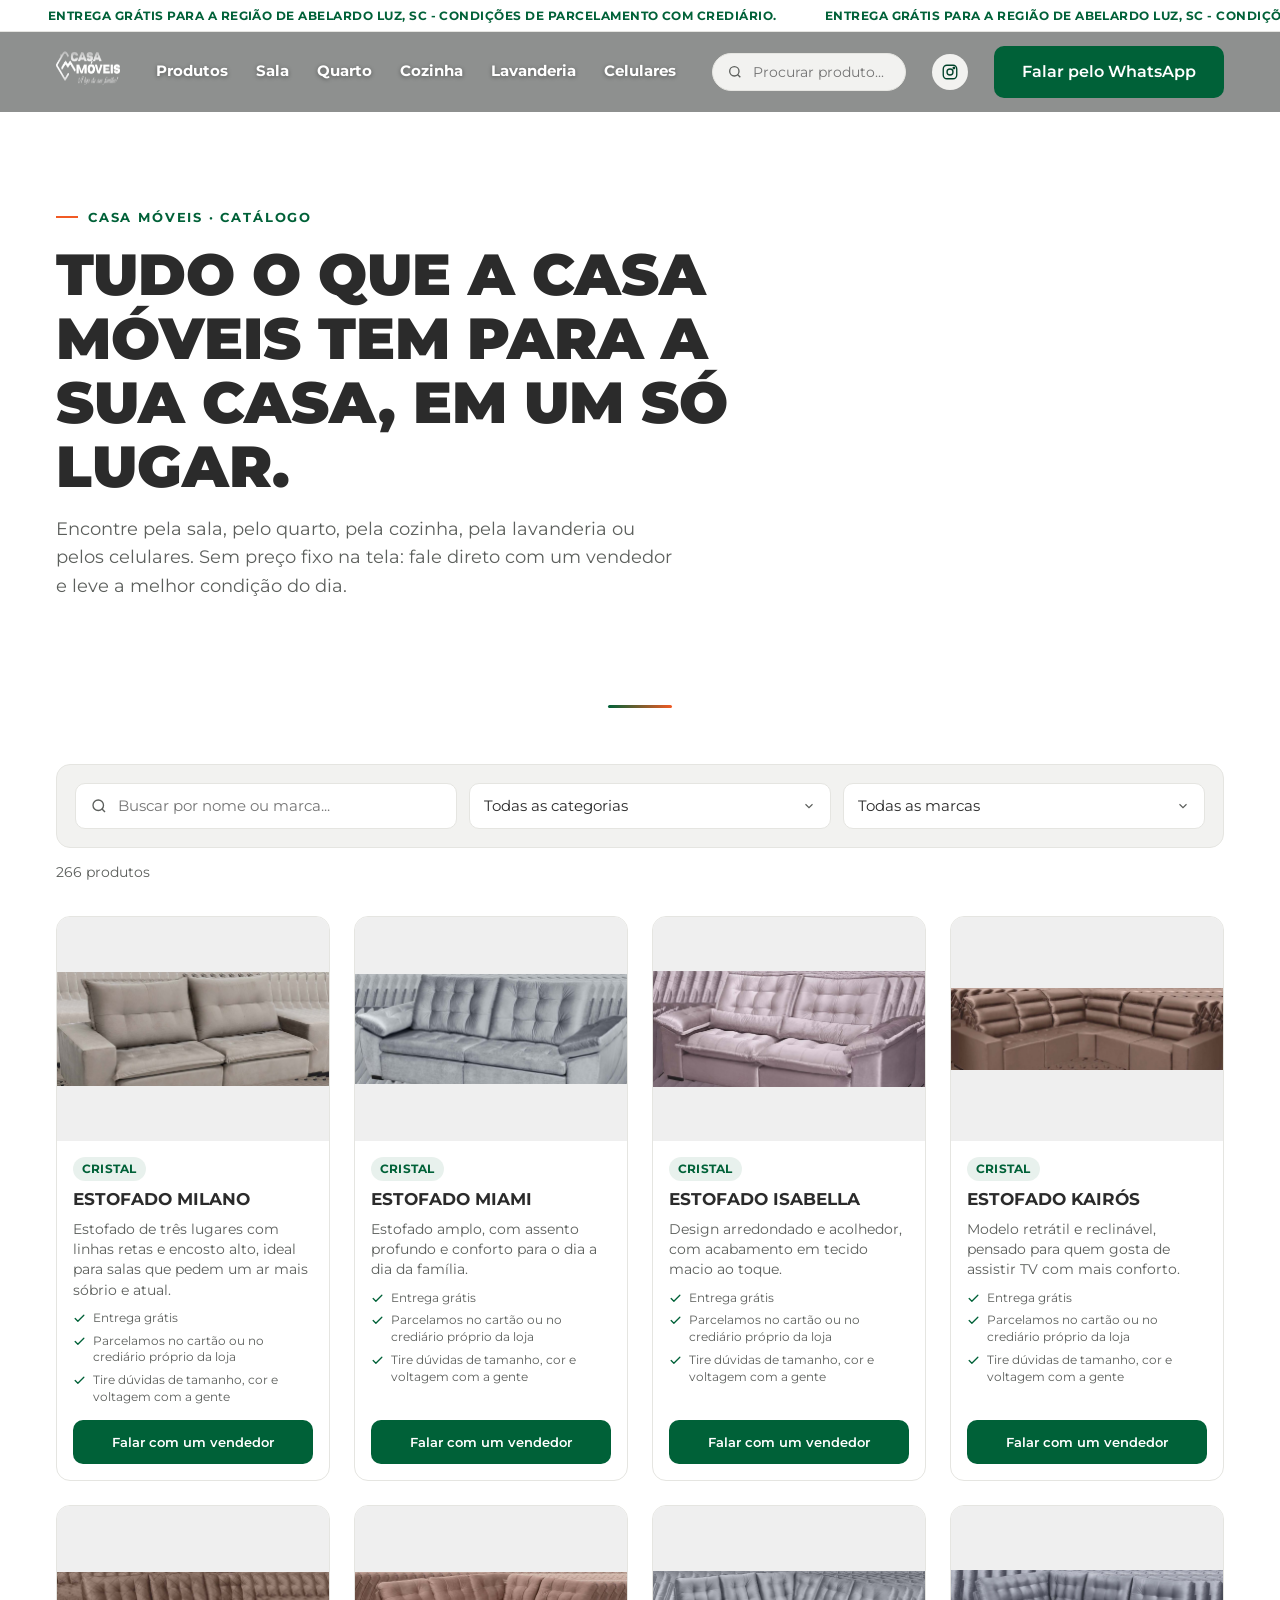
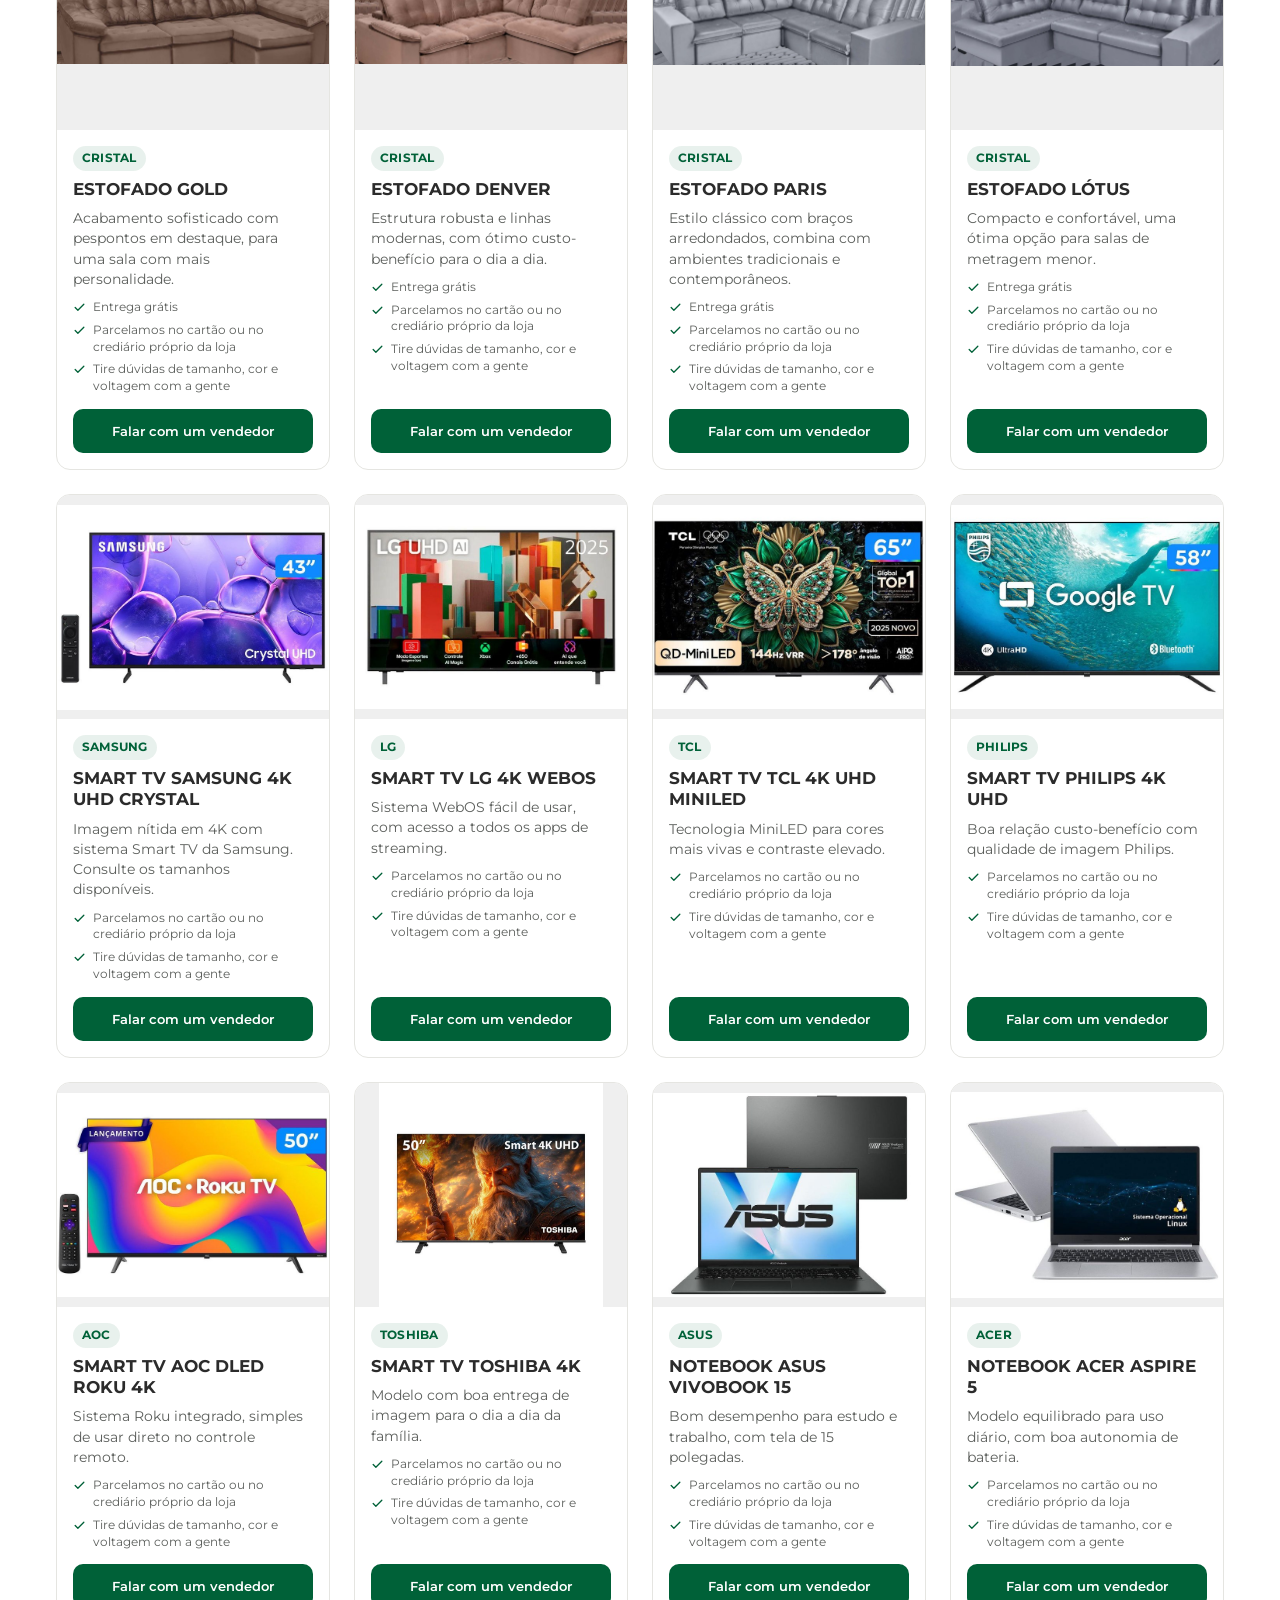
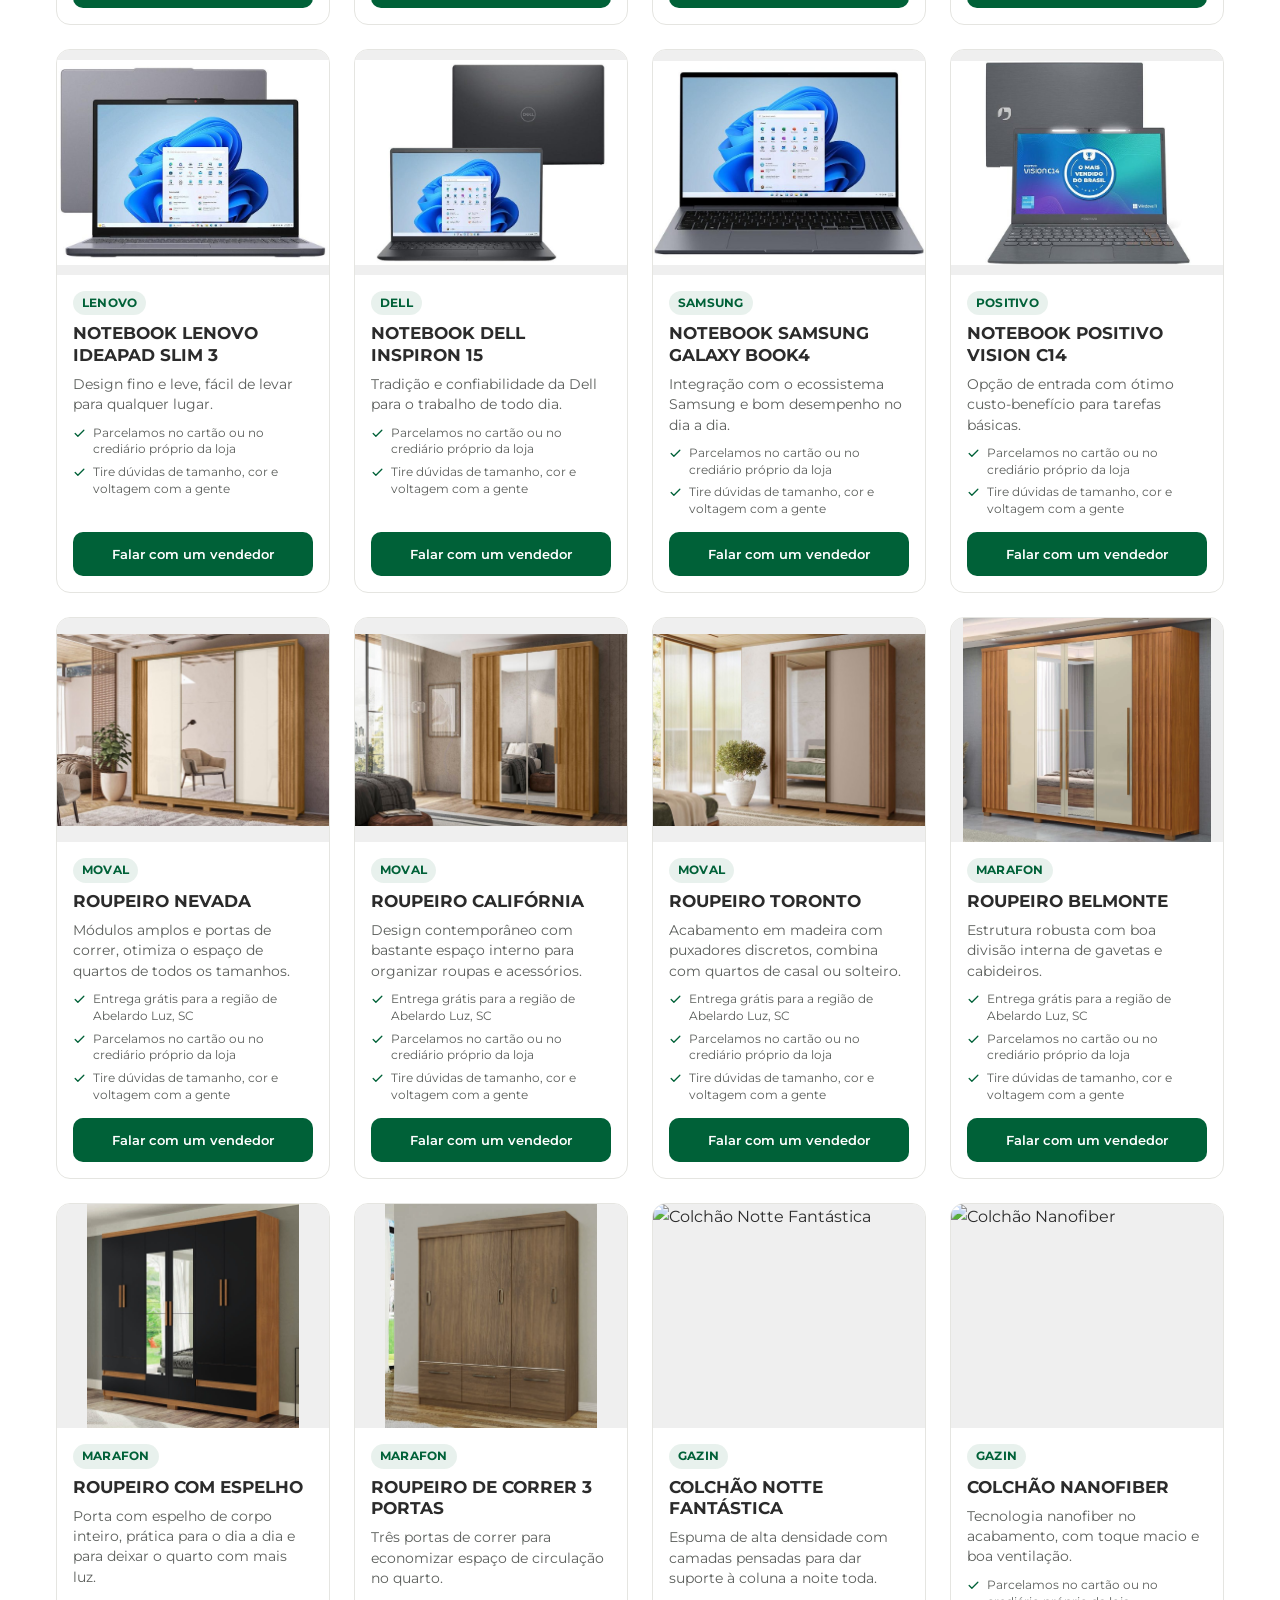
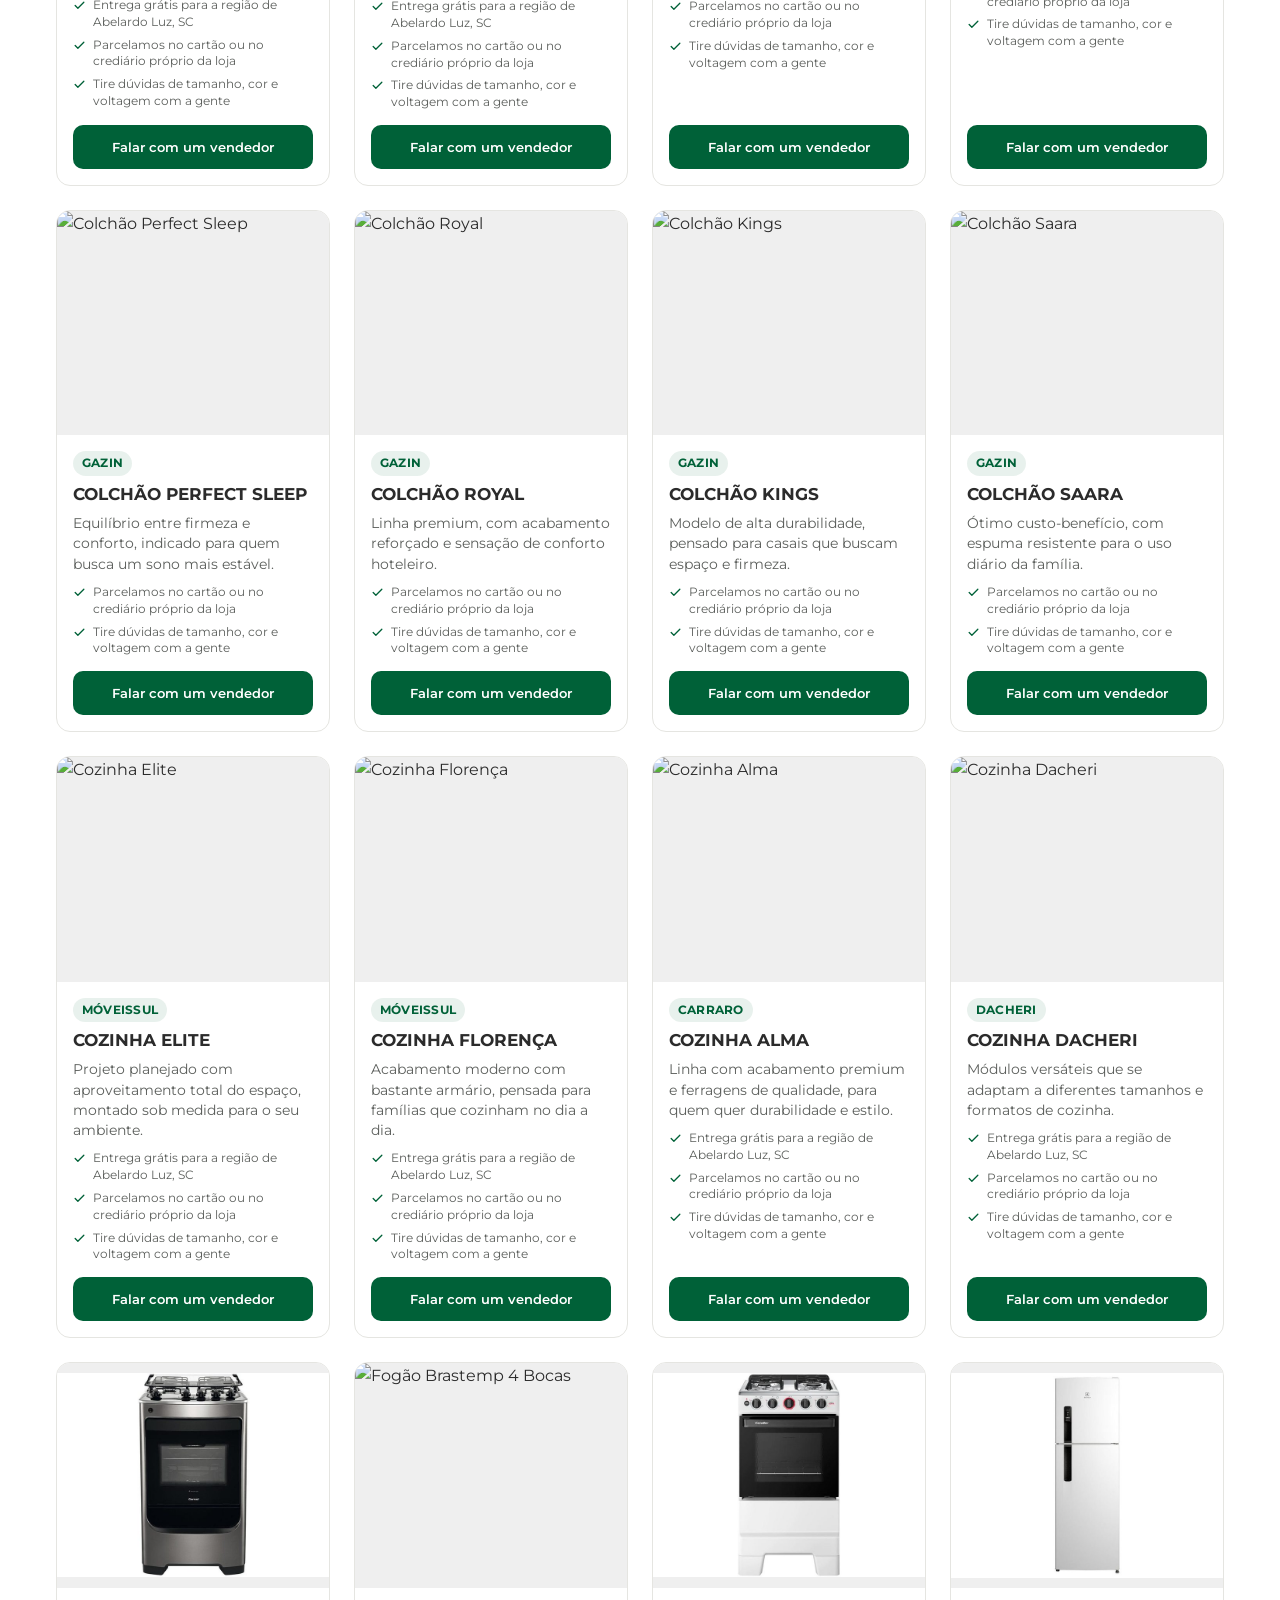
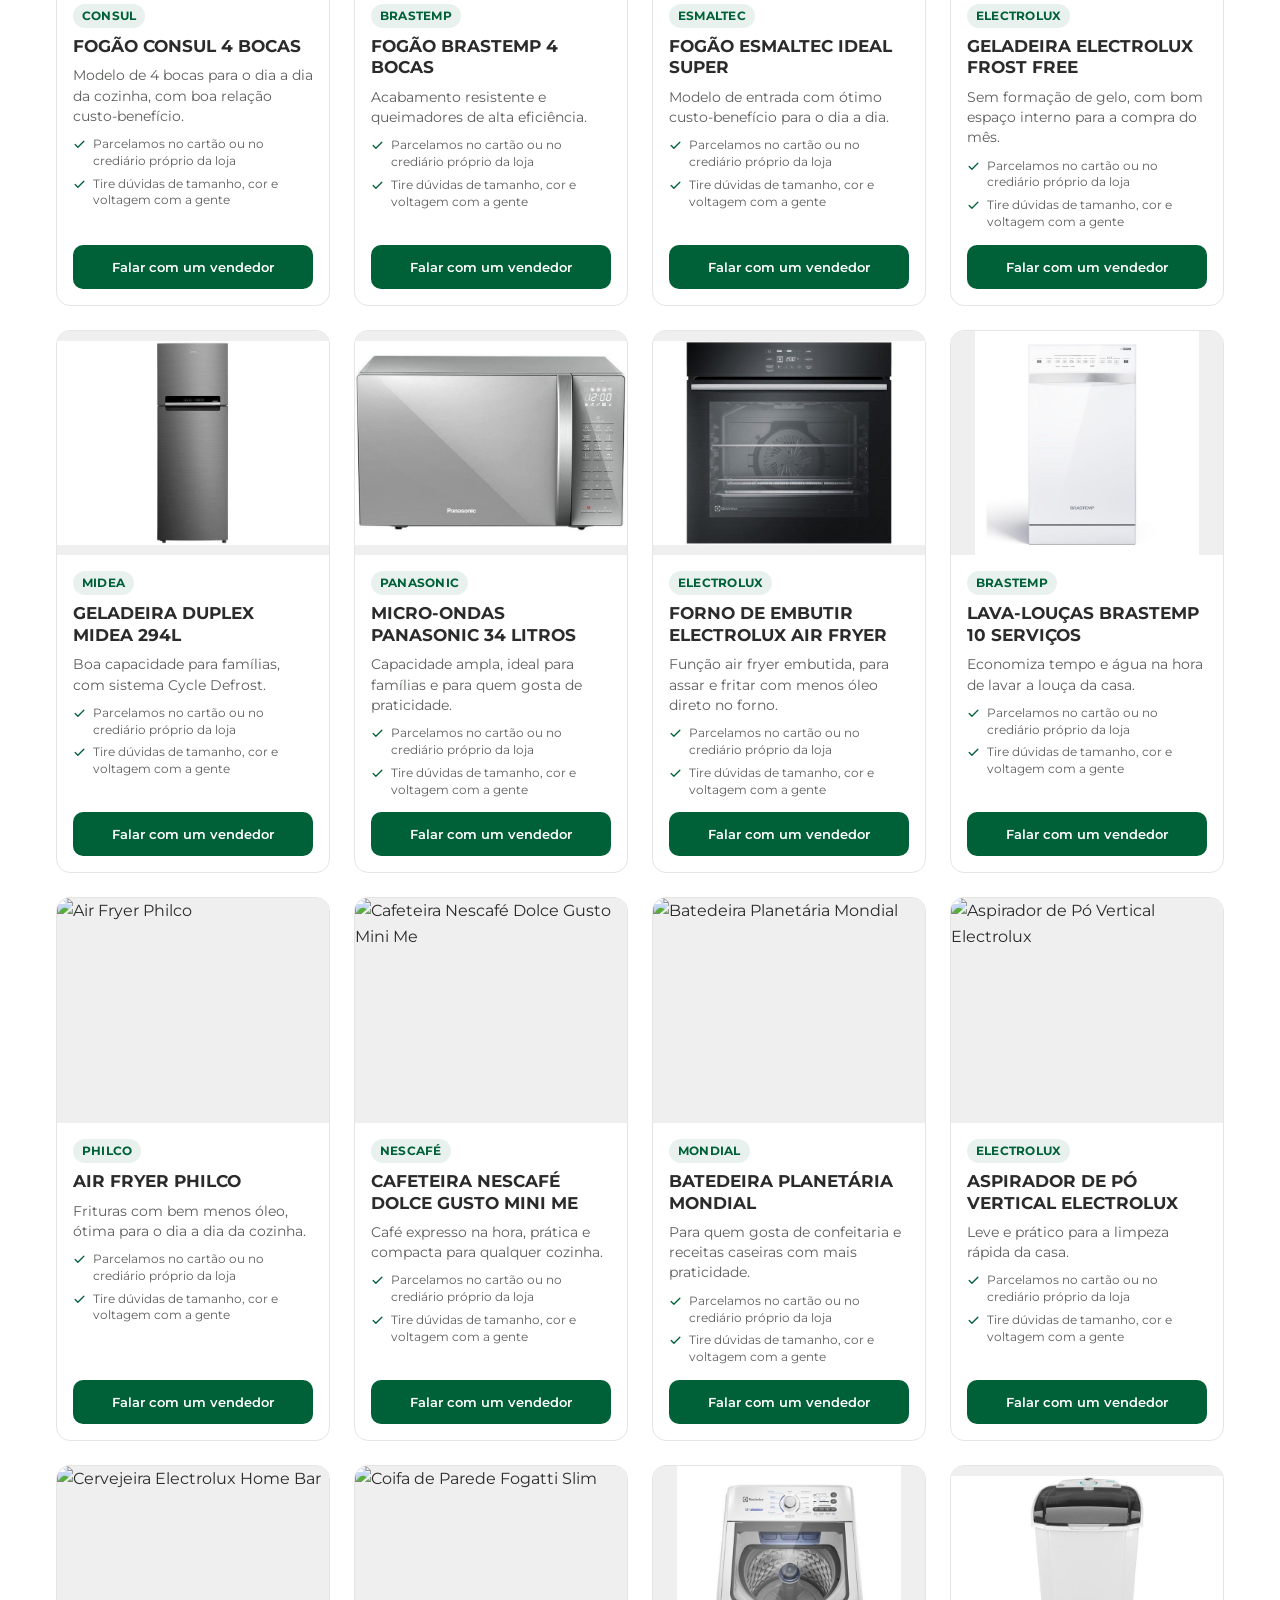
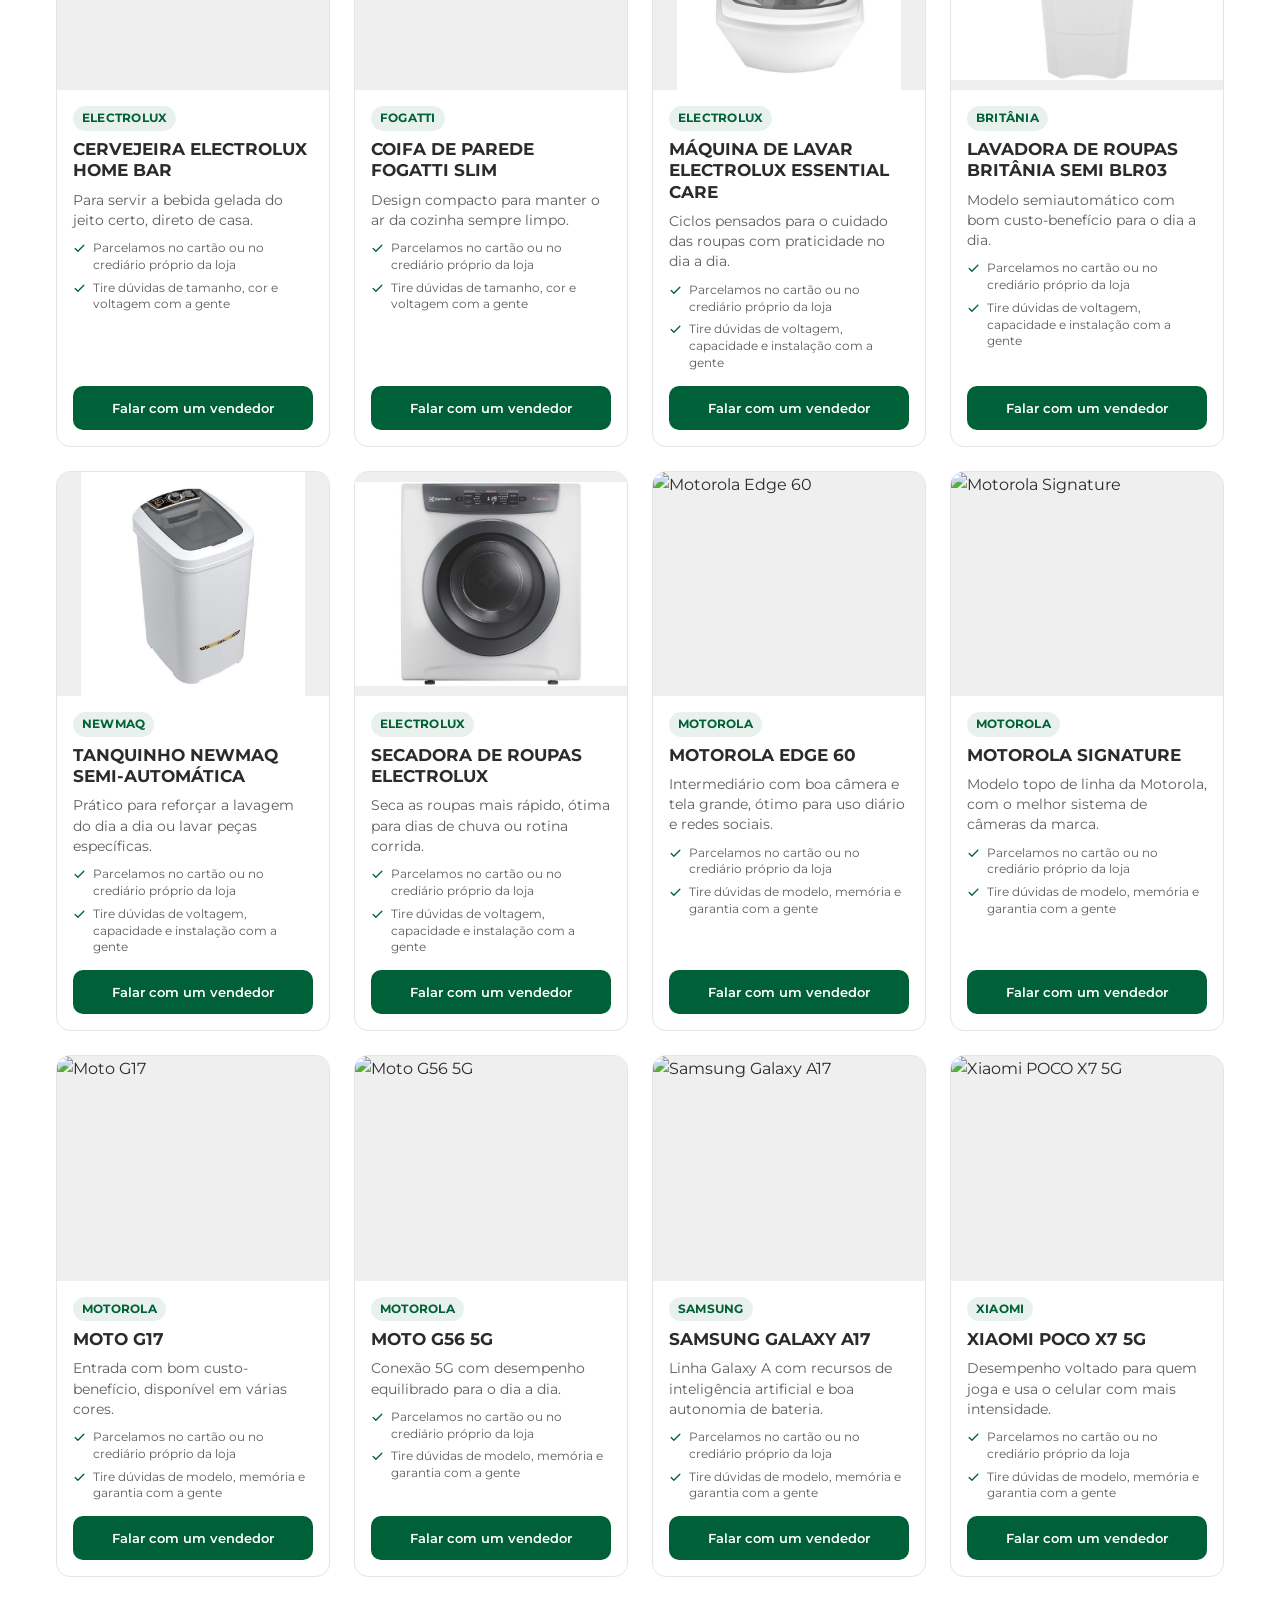
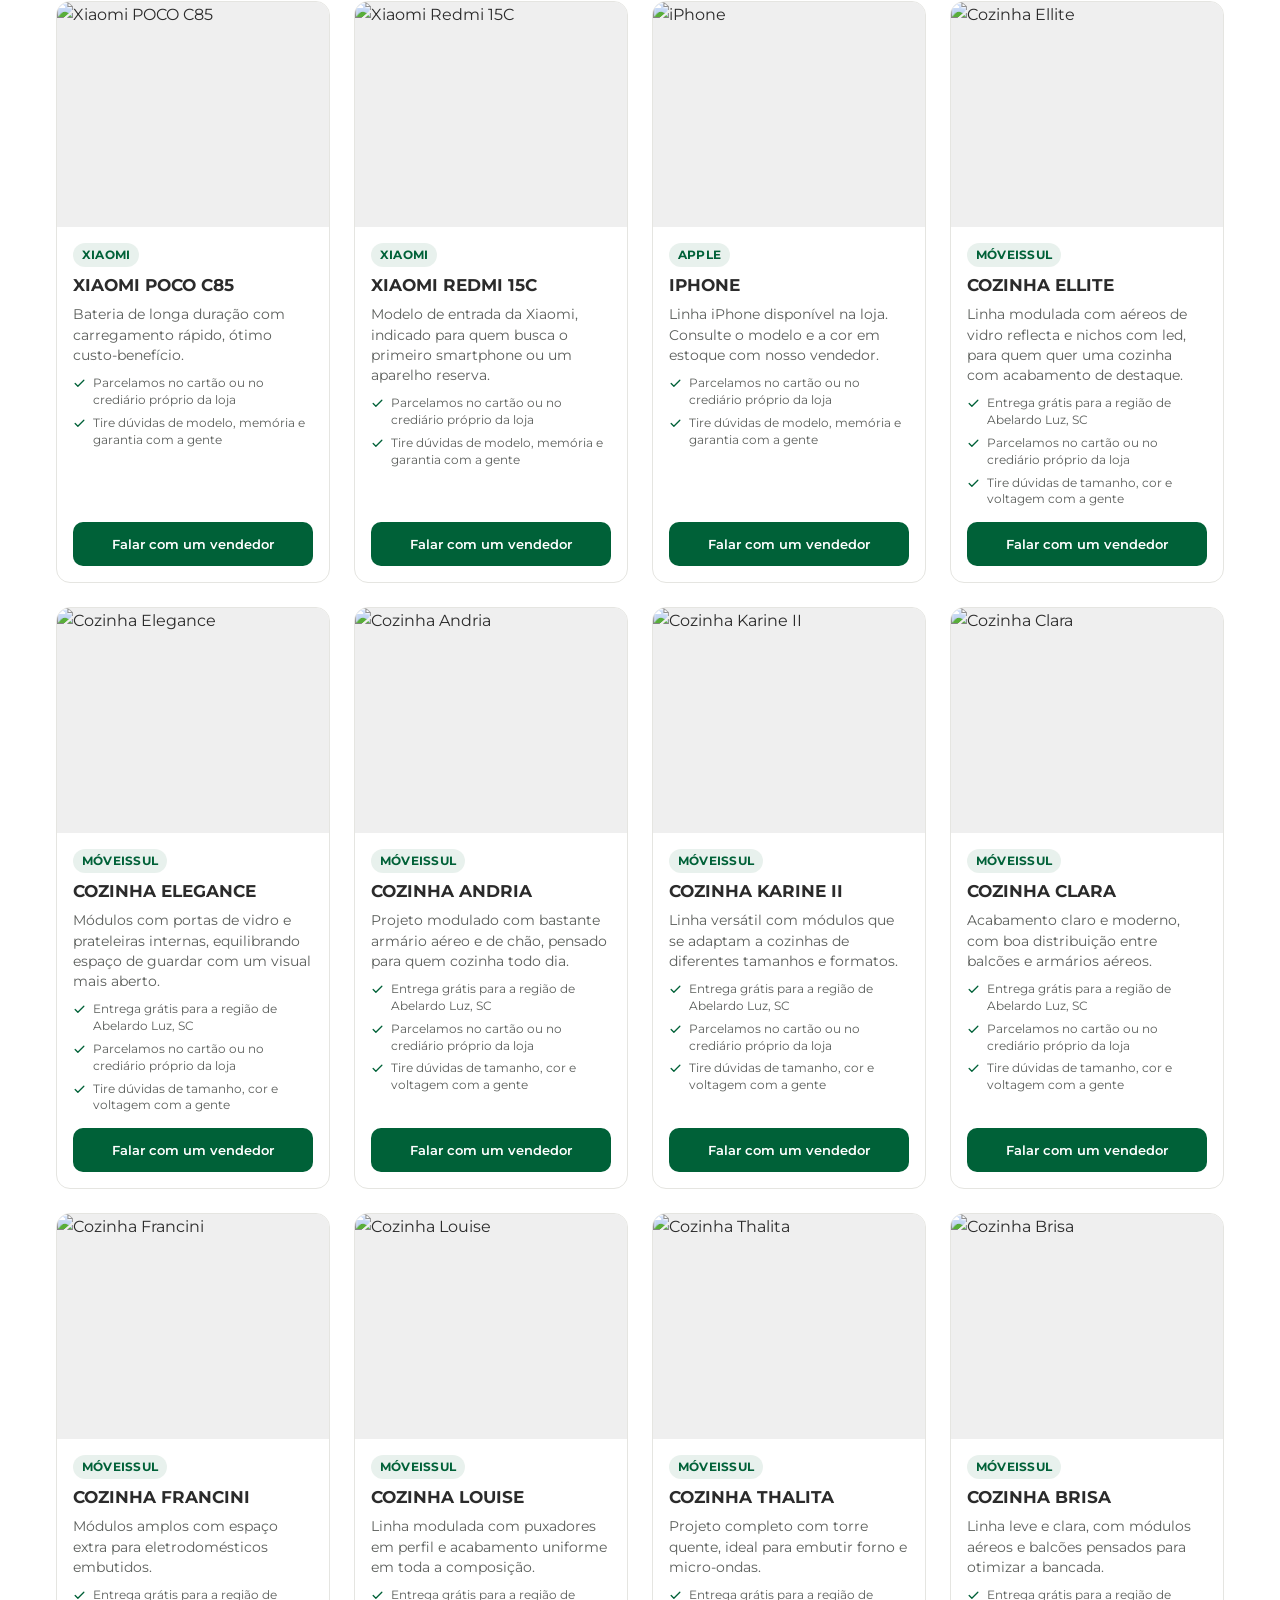
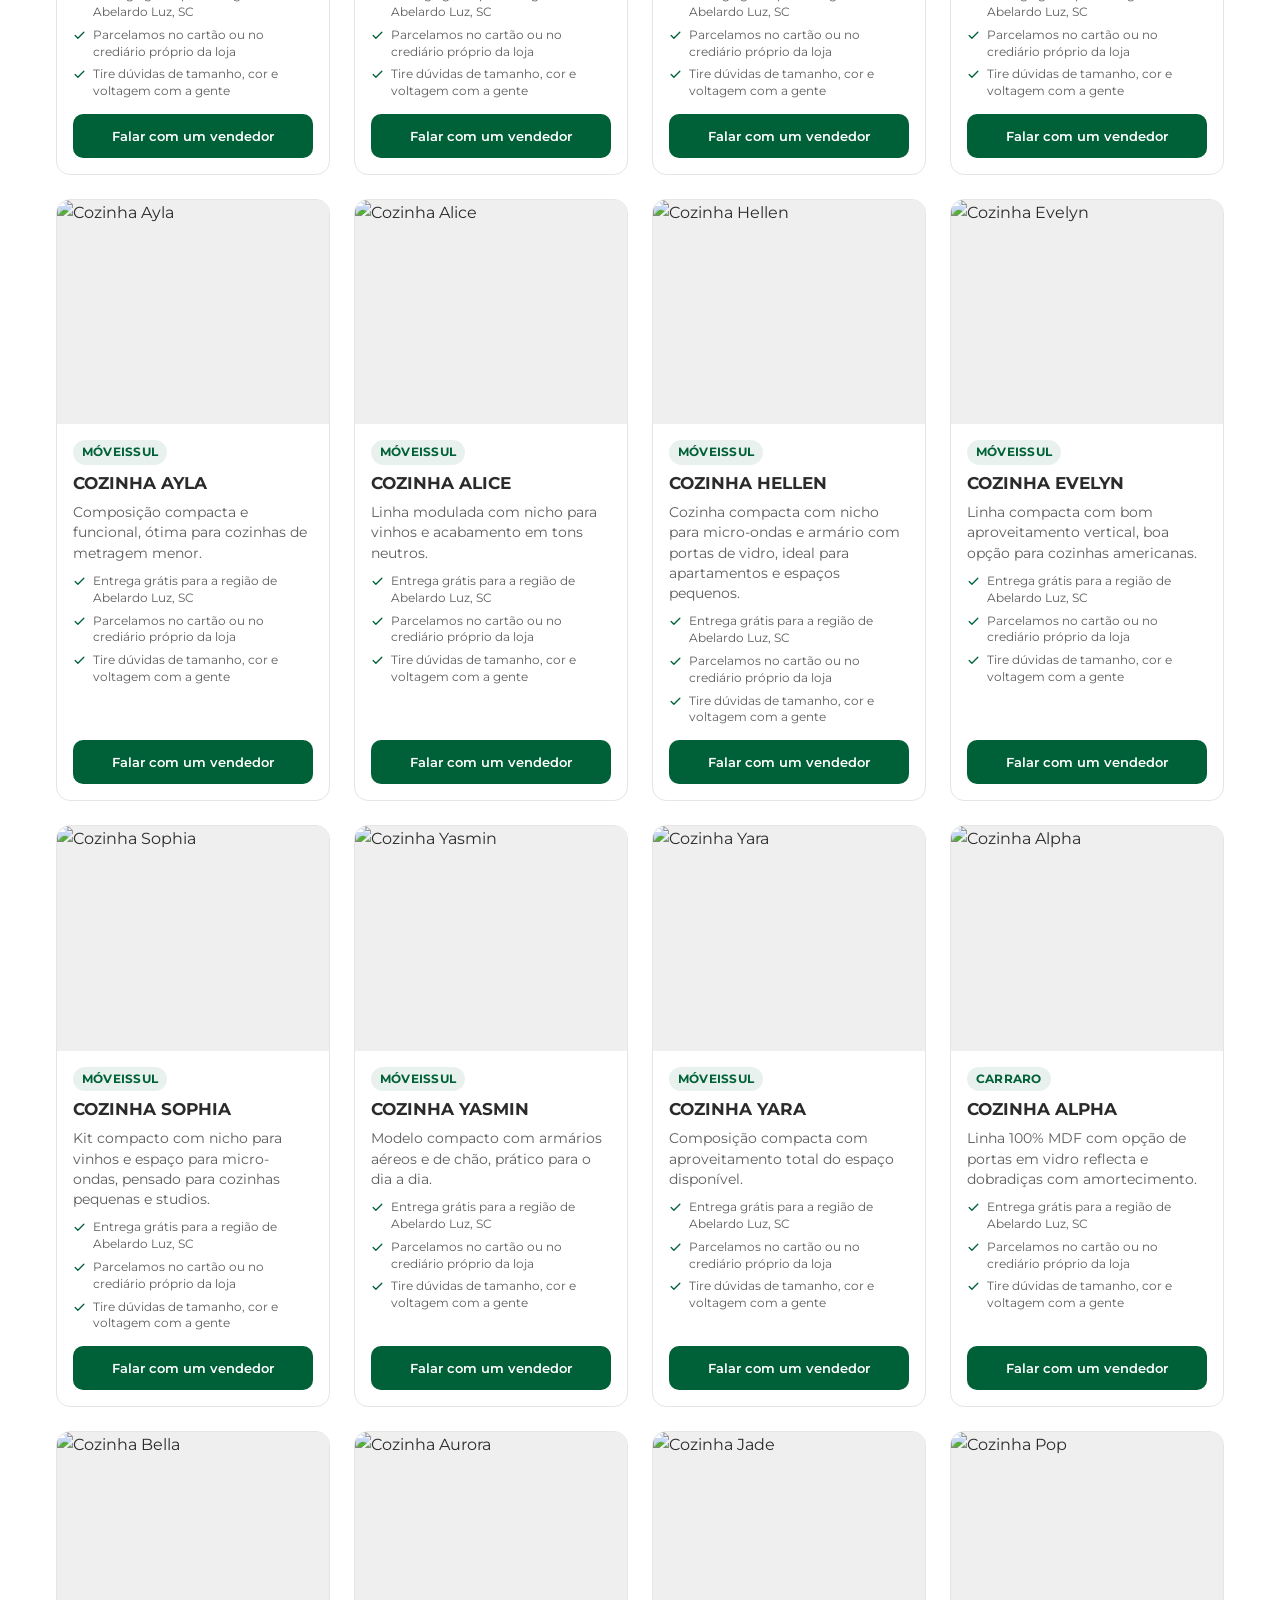
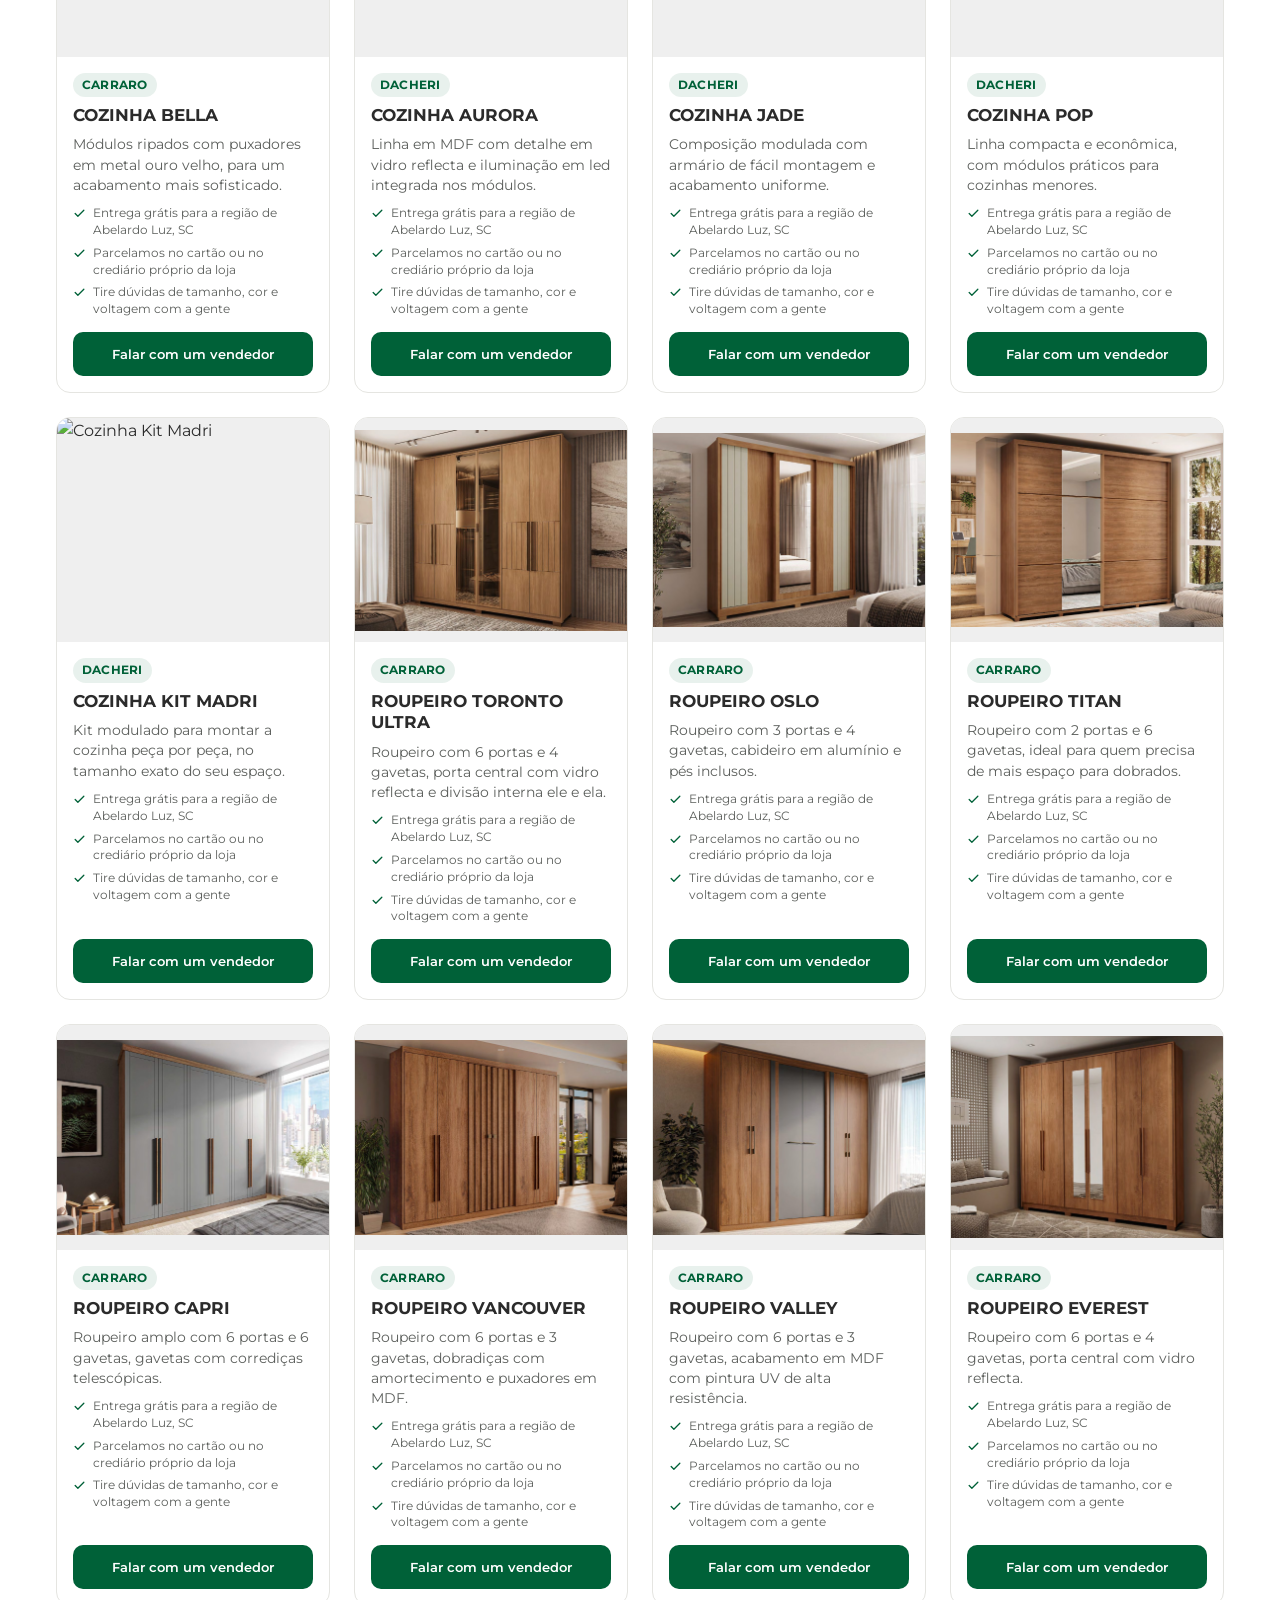
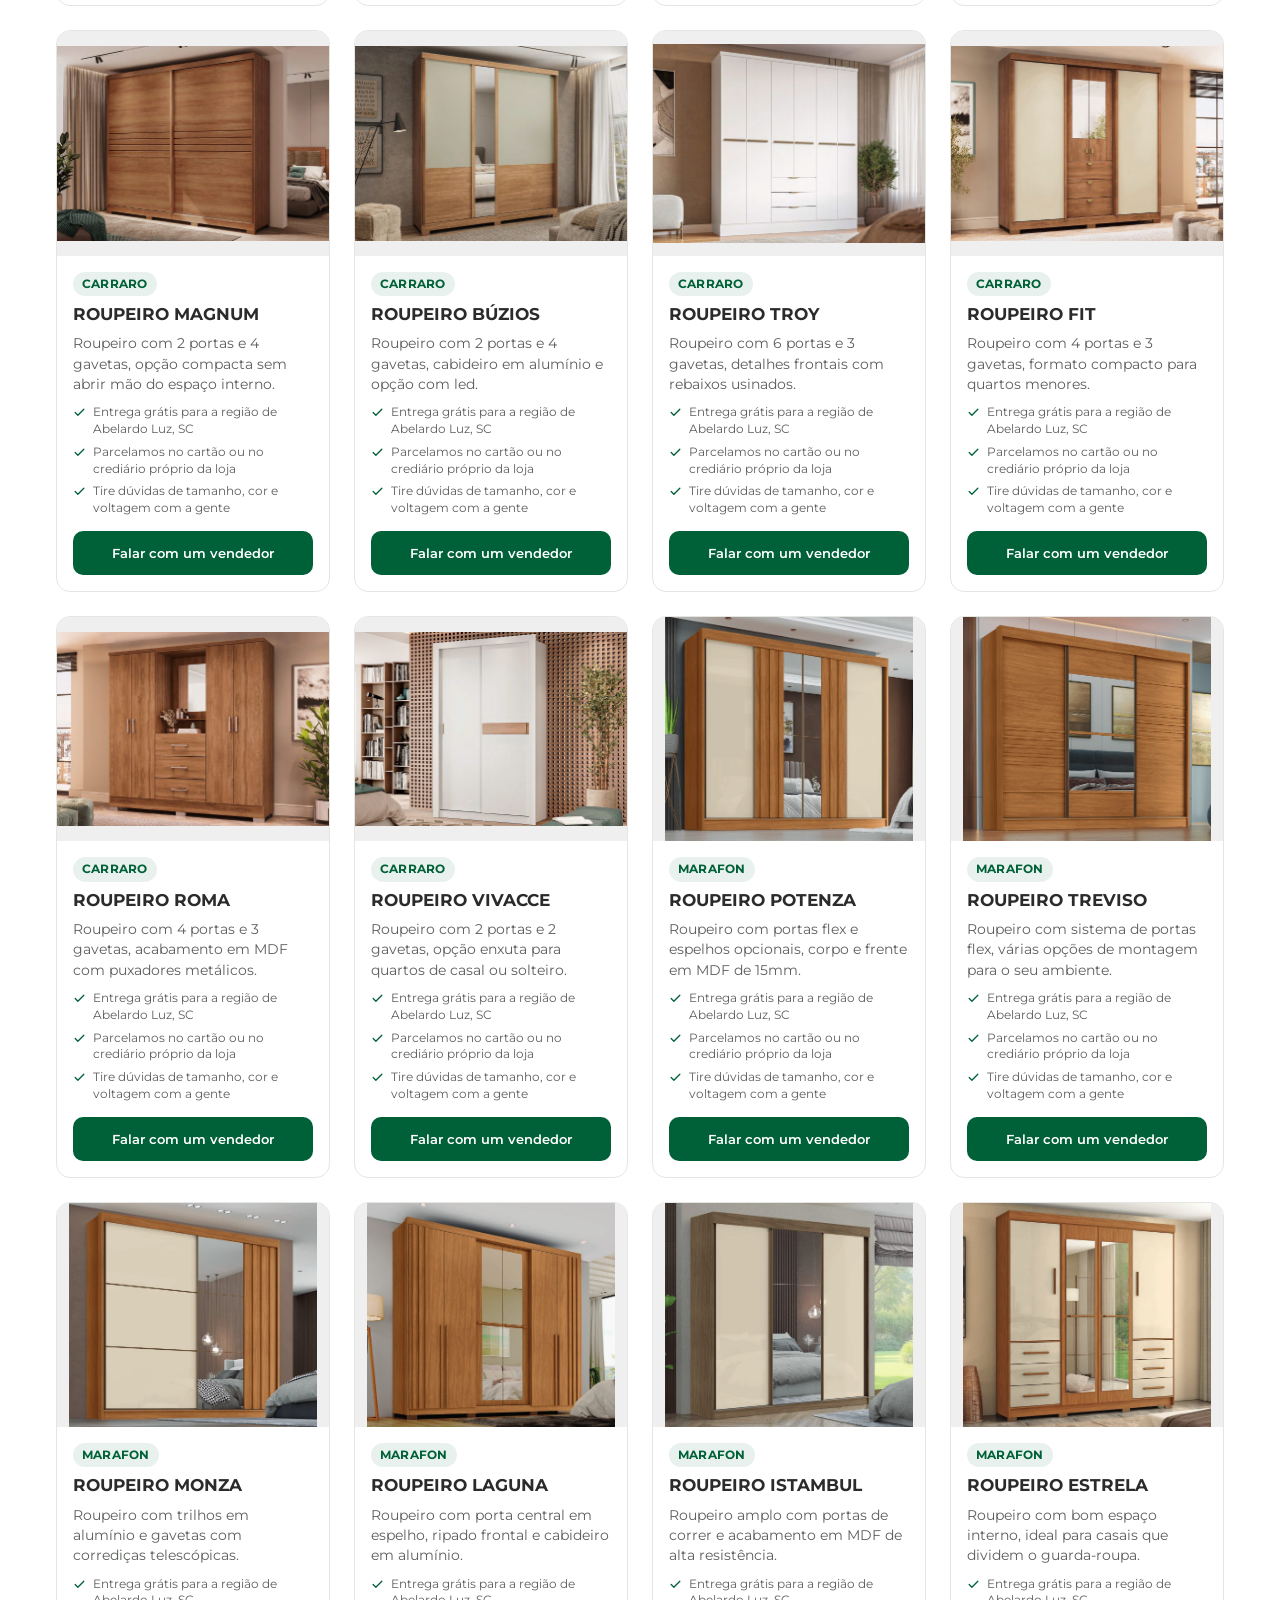
==== commit 41bb69b1: "Atualiza catálogo: 93 novos produtos (266 itens no total)" ====
--- a/produtos.html
+++ b/produtos.html
@@ -103,7 +103,7 @@
           <option value="todas">Todas as marcas</option>
         </select>
       </div>
-      <p class="filtros-contagem" id="filtros-contagem" aria-live="polite">63 produtos</p>
+      <p class="filtros-contagem" id="filtros-contagem" aria-live="polite">266 produtos</p>
     </div>
   </section>
 
@@ -2436,6 +2436,1263 @@
 <li><svg width="13" height="13" viewBox="0 0 24 24" fill="none" stroke="currentColor" stroke-width="2.4" stroke-linecap="round" stroke-linejoin="round"><path d="M20 6L9 17l-5-5"/></svg> Tire dúvidas de tamanho, cor e voltagem com a gente</li>
 </ul>
 <a class="btn btn-primario produto-cta" href="https://wa.me/554934455094?text=Ol%C3%A1%21%20Vi%20no%20site%20o%20produto%20Rack%20e%20Painel%20Iris%20e%20quero%20saber%20mais." target="_blank" rel="noopener">Falar com um vendedor</a>
+</div>
+</article>
+<article class="card-produto reveal" data-categoria="sala" data-marca="ciadoestofado">
+<div class="produto-media"><img src="assets/img/produtos/estofado-mirella.jpg" alt="Estofado Mirella" loading="lazy"><span class="produto-media-zoom" aria-hidden="true"><svg viewBox="0 0 24 24" fill="none" stroke="currentColor" stroke-width="2" stroke-linecap="round" stroke-linejoin="round"><circle cx="11" cy="11" r="7"/><path d="M21 21l-4.3-4.3"/><path d="M11 8v6"/><path d="M8 11h6"/></svg></span></div>
+<div class="produto-corpo">
+<div class="produto-tags"><span class="tag-marca">Cia do Estofado</span></div>
+<h3>Estofado Mirella</h3>
+<p>Estofado de três lugares com braços arredondados e assento macio, feito para o dia a dia da família.</p>
+<ul class="produto-info">
+<li><svg width="13" height="13" viewBox="0 0 24 24" fill="none" stroke="currentColor" stroke-width="2.4" stroke-linecap="round" stroke-linejoin="round"><path d="M20 6L9 17l-5-5"/></svg> Entrega grátis</li>
+<li><svg width="13" height="13" viewBox="0 0 24 24" fill="none" stroke="currentColor" stroke-width="2.4" stroke-linecap="round" stroke-linejoin="round"><path d="M20 6L9 17l-5-5"/></svg> Parcelamos no cartão ou no crediário próprio da loja</li>
+<li><svg width="13" height="13" viewBox="0 0 24 24" fill="none" stroke="currentColor" stroke-width="2.4" stroke-linecap="round" stroke-linejoin="round"><path d="M20 6L9 17l-5-5"/></svg> Tire dúvidas de tamanho, cor e voltagem com a gente</li>
+</ul>
+<a class="btn btn-primario produto-cta" href="https://wa.me/554934455094?text=Ol%C3%A1%21%20Vi%20no%20site%20o%20produto%20Estofado%20Mirella%20e%20quero%20saber%20mais." target="_blank" rel="noopener">Falar com um vendedor</a>
+</div>
+</article>
+<article class="card-produto reveal" data-categoria="sala" data-marca="ciadoestofado">
+<div class="produto-media"><img src="assets/img/produtos/estofado-priscila.jpg" alt="Estofado Priscila" loading="lazy"><span class="produto-media-zoom" aria-hidden="true"><svg viewBox="0 0 24 24" fill="none" stroke="currentColor" stroke-width="2" stroke-linecap="round" stroke-linejoin="round"><circle cx="11" cy="11" r="7"/><path d="M21 21l-4.3-4.3"/><path d="M11 8v6"/><path d="M8 11h6"/></svg></span></div>
+<div class="produto-corpo">
+<div class="produto-tags"><span class="tag-marca">Cia do Estofado</span></div>
+<h3>Estofado Priscila</h3>
+<p>Linhas retas e pespontos à vista, com um ar atual para qualquer sala.</p>
+<ul class="produto-info">
+<li><svg width="13" height="13" viewBox="0 0 24 24" fill="none" stroke="currentColor" stroke-width="2.4" stroke-linecap="round" stroke-linejoin="round"><path d="M20 6L9 17l-5-5"/></svg> Entrega grátis</li>
+<li><svg width="13" height="13" viewBox="0 0 24 24" fill="none" stroke="currentColor" stroke-width="2.4" stroke-linecap="round" stroke-linejoin="round"><path d="M20 6L9 17l-5-5"/></svg> Parcelamos no cartão ou no crediário próprio da loja</li>
+<li><svg width="13" height="13" viewBox="0 0 24 24" fill="none" stroke="currentColor" stroke-width="2.4" stroke-linecap="round" stroke-linejoin="round"><path d="M20 6L9 17l-5-5"/></svg> Tire dúvidas de tamanho, cor e voltagem com a gente</li>
+</ul>
+<a class="btn btn-primario produto-cta" href="https://wa.me/554934455094?text=Ol%C3%A1%21%20Vi%20no%20site%20o%20produto%20Estofado%20Priscila%20e%20quero%20saber%20mais." target="_blank" rel="noopener">Falar com um vendedor</a>
+</div>
+</article>
+<article class="card-produto reveal" data-categoria="sala" data-marca="ciadoestofado">
+<div class="produto-media"><img src="assets/img/produtos/estofado-makely.jpg" alt="Estofado Makely" loading="lazy"><span class="produto-media-zoom" aria-hidden="true"><svg viewBox="0 0 24 24" fill="none" stroke="currentColor" stroke-width="2" stroke-linecap="round" stroke-linejoin="round"><circle cx="11" cy="11" r="7"/><path d="M21 21l-4.3-4.3"/><path d="M11 8v6"/><path d="M8 11h6"/></svg></span></div>
+<div class="produto-corpo">
+<div class="produto-tags"><span class="tag-marca">Cia do Estofado</span></div>
+<h3>Estofado Makely</h3>
+<p>Modelo retrátil e reclinável, ótimo para quem gosta de relaxar assistindo TV.</p>
+<ul class="produto-info">
+<li><svg width="13" height="13" viewBox="0 0 24 24" fill="none" stroke="currentColor" stroke-width="2.4" stroke-linecap="round" stroke-linejoin="round"><path d="M20 6L9 17l-5-5"/></svg> Entrega grátis</li>
+<li><svg width="13" height="13" viewBox="0 0 24 24" fill="none" stroke="currentColor" stroke-width="2.4" stroke-linecap="round" stroke-linejoin="round"><path d="M20 6L9 17l-5-5"/></svg> Parcelamos no cartão ou no crediário próprio da loja</li>
+<li><svg width="13" height="13" viewBox="0 0 24 24" fill="none" stroke="currentColor" stroke-width="2.4" stroke-linecap="round" stroke-linejoin="round"><path d="M20 6L9 17l-5-5"/></svg> Tire dúvidas de tamanho, cor e voltagem com a gente</li>
+</ul>
+<a class="btn btn-primario produto-cta" href="https://wa.me/554934455094?text=Ol%C3%A1%21%20Vi%20no%20site%20o%20produto%20Estofado%20Makely%20e%20quero%20saber%20mais." target="_blank" rel="noopener">Falar com um vendedor</a>
+</div>
+</article>
+<article class="card-produto reveal" data-categoria="sala" data-marca="ciadoestofado">
+<div class="produto-media"><img src="assets/img/produtos/estofado-luna-cia.jpg" alt="Estofado Luna" loading="lazy"><span class="produto-media-zoom" aria-hidden="true"><svg viewBox="0 0 24 24" fill="none" stroke="currentColor" stroke-width="2" stroke-linecap="round" stroke-linejoin="round"><circle cx="11" cy="11" r="7"/><path d="M21 21l-4.3-4.3"/><path d="M11 8v6"/><path d="M8 11h6"/></svg></span></div>
+<div class="produto-corpo">
+<div class="produto-tags"><span class="tag-marca">Cia do Estofado</span></div>
+<h3>Estofado Luna</h3>
+<p>Estofado amplo e confortável, com estrutura reforçada para durar anos.</p>
+<ul class="produto-info">
+<li><svg width="13" height="13" viewBox="0 0 24 24" fill="none" stroke="currentColor" stroke-width="2.4" stroke-linecap="round" stroke-linejoin="round"><path d="M20 6L9 17l-5-5"/></svg> Entrega grátis</li>
+<li><svg width="13" height="13" viewBox="0 0 24 24" fill="none" stroke="currentColor" stroke-width="2.4" stroke-linecap="round" stroke-linejoin="round"><path d="M20 6L9 17l-5-5"/></svg> Parcelamos no cartão ou no crediário próprio da loja</li>
+<li><svg width="13" height="13" viewBox="0 0 24 24" fill="none" stroke="currentColor" stroke-width="2.4" stroke-linecap="round" stroke-linejoin="round"><path d="M20 6L9 17l-5-5"/></svg> Tire dúvidas de tamanho, cor e voltagem com a gente</li>
+</ul>
+<a class="btn btn-primario produto-cta" href="https://wa.me/554934455094?text=Ol%C3%A1%21%20Vi%20no%20site%20o%20produto%20Estofado%20Luna%20e%20quero%20saber%20mais." target="_blank" rel="noopener">Falar com um vendedor</a>
+</div>
+</article>
+<article class="card-produto reveal" data-categoria="sala" data-marca="ciadoestofado">
+<div class="produto-media"><img src="assets/img/produtos/estofado-olivia.jpg" alt="Estofado Olívia" loading="lazy"><span class="produto-media-zoom" aria-hidden="true"><svg viewBox="0 0 24 24" fill="none" stroke="currentColor" stroke-width="2" stroke-linecap="round" stroke-linejoin="round"><circle cx="11" cy="11" r="7"/><path d="M21 21l-4.3-4.3"/><path d="M11 8v6"/><path d="M8 11h6"/></svg></span></div>
+<div class="produto-corpo">
+<div class="produto-tags"><span class="tag-marca">Cia do Estofado</span></div>
+<h3>Estofado Olívia</h3>
+<p>Acabamento macio ao toque e design arredondado, que deixa a sala mais aconchegante.</p>
+<ul class="produto-info">
+<li><svg width="13" height="13" viewBox="0 0 24 24" fill="none" stroke="currentColor" stroke-width="2.4" stroke-linecap="round" stroke-linejoin="round"><path d="M20 6L9 17l-5-5"/></svg> Entrega grátis</li>
+<li><svg width="13" height="13" viewBox="0 0 24 24" fill="none" stroke="currentColor" stroke-width="2.4" stroke-linecap="round" stroke-linejoin="round"><path d="M20 6L9 17l-5-5"/></svg> Parcelamos no cartão ou no crediário próprio da loja</li>
+<li><svg width="13" height="13" viewBox="0 0 24 24" fill="none" stroke="currentColor" stroke-width="2.4" stroke-linecap="round" stroke-linejoin="round"><path d="M20 6L9 17l-5-5"/></svg> Tire dúvidas de tamanho, cor e voltagem com a gente</li>
+</ul>
+<a class="btn btn-primario produto-cta" href="https://wa.me/554934455094?text=Ol%C3%A1%21%20Vi%20no%20site%20o%20produto%20Estofado%20Ol%C3%ADvia%20e%20quero%20saber%20mais." target="_blank" rel="noopener">Falar com um vendedor</a>
+</div>
+</article>
+<article class="card-produto reveal" data-categoria="sala" data-marca="ciadoestofado">
+<div class="produto-media"><img src="assets/img/produtos/estofado-vitoria.jpg" alt="Estofado Vitória" loading="lazy"><span class="produto-media-zoom" aria-hidden="true"><svg viewBox="0 0 24 24" fill="none" stroke="currentColor" stroke-width="2" stroke-linecap="round" stroke-linejoin="round"><circle cx="11" cy="11" r="7"/><path d="M21 21l-4.3-4.3"/><path d="M11 8v6"/><path d="M8 11h6"/></svg></span></div>
+<div class="produto-corpo">
+<div class="produto-tags"><span class="tag-marca">Cia do Estofado</span></div>
+<h3>Estofado Vitória</h3>
+<p>Assento profundo e encosto alto, pensado para quem passa horas na sala.</p>
+<ul class="produto-info">
+<li><svg width="13" height="13" viewBox="0 0 24 24" fill="none" stroke="currentColor" stroke-width="2.4" stroke-linecap="round" stroke-linejoin="round"><path d="M20 6L9 17l-5-5"/></svg> Entrega grátis</li>
+<li><svg width="13" height="13" viewBox="0 0 24 24" fill="none" stroke="currentColor" stroke-width="2.4" stroke-linecap="round" stroke-linejoin="round"><path d="M20 6L9 17l-5-5"/></svg> Parcelamos no cartão ou no crediário próprio da loja</li>
+<li><svg width="13" height="13" viewBox="0 0 24 24" fill="none" stroke="currentColor" stroke-width="2.4" stroke-linecap="round" stroke-linejoin="round"><path d="M20 6L9 17l-5-5"/></svg> Tire dúvidas de tamanho, cor e voltagem com a gente</li>
+</ul>
+<a class="btn btn-primario produto-cta" href="https://wa.me/554934455094?text=Ol%C3%A1%21%20Vi%20no%20site%20o%20produto%20Estofado%20Vit%C3%B3ria%20e%20quero%20saber%20mais." target="_blank" rel="noopener">Falar com um vendedor</a>
+</div>
+</article>
+<article class="card-produto reveal" data-categoria="sala" data-marca="ciadoestofado">
+<div class="produto-media"><img src="assets/img/produtos/estofado-ruby.jpg" alt="Estofado Ruby" loading="lazy"><span class="produto-media-zoom" aria-hidden="true"><svg viewBox="0 0 24 24" fill="none" stroke="currentColor" stroke-width="2" stroke-linecap="round" stroke-linejoin="round"><circle cx="11" cy="11" r="7"/><path d="M21 21l-4.3-4.3"/><path d="M11 8v6"/><path d="M8 11h6"/></svg></span></div>
+<div class="produto-corpo">
+<div class="produto-tags"><span class="tag-marca">Cia do Estofado</span></div>
+<h3>Estofado Ruby</h3>
+<p>Modelo compacto e confortável, ideal para salas menores.</p>
+<ul class="produto-info">
+<li><svg width="13" height="13" viewBox="0 0 24 24" fill="none" stroke="currentColor" stroke-width="2.4" stroke-linecap="round" stroke-linejoin="round"><path d="M20 6L9 17l-5-5"/></svg> Entrega grátis</li>
+<li><svg width="13" height="13" viewBox="0 0 24 24" fill="none" stroke="currentColor" stroke-width="2.4" stroke-linecap="round" stroke-linejoin="round"><path d="M20 6L9 17l-5-5"/></svg> Parcelamos no cartão ou no crediário próprio da loja</li>
+<li><svg width="13" height="13" viewBox="0 0 24 24" fill="none" stroke="currentColor" stroke-width="2.4" stroke-linecap="round" stroke-linejoin="round"><path d="M20 6L9 17l-5-5"/></svg> Tire dúvidas de tamanho, cor e voltagem com a gente</li>
+</ul>
+<a class="btn btn-primario produto-cta" href="https://wa.me/554934455094?text=Ol%C3%A1%21%20Vi%20no%20site%20o%20produto%20Estofado%20Ruby%20e%20quero%20saber%20mais." target="_blank" rel="noopener">Falar com um vendedor</a>
+</div>
+</article>
+<article class="card-produto reveal" data-categoria="sala" data-marca="ciadoestofado">
+<div class="produto-media"><img src="assets/img/produtos/estofado-elvira-canto.jpg" alt="Estofado Elvira de Canto" loading="lazy"><span class="produto-media-zoom" aria-hidden="true"><svg viewBox="0 0 24 24" fill="none" stroke="currentColor" stroke-width="2" stroke-linecap="round" stroke-linejoin="round"><circle cx="11" cy="11" r="7"/><path d="M21 21l-4.3-4.3"/><path d="M11 8v6"/><path d="M8 11h6"/></svg></span></div>
+<div class="produto-corpo">
+<div class="produto-tags"><span class="tag-marca">Cia do Estofado</span></div>
+<h3>Estofado Elvira de Canto</h3>
+<p>Estofado de canto com espaço de sobra, ótimo para quem recebe visita em casa.</p>
+<ul class="produto-info">
+<li><svg width="13" height="13" viewBox="0 0 24 24" fill="none" stroke="currentColor" stroke-width="2.4" stroke-linecap="round" stroke-linejoin="round"><path d="M20 6L9 17l-5-5"/></svg> Entrega grátis</li>
+<li><svg width="13" height="13" viewBox="0 0 24 24" fill="none" stroke="currentColor" stroke-width="2.4" stroke-linecap="round" stroke-linejoin="round"><path d="M20 6L9 17l-5-5"/></svg> Parcelamos no cartão ou no crediário próprio da loja</li>
+<li><svg width="13" height="13" viewBox="0 0 24 24" fill="none" stroke="currentColor" stroke-width="2.4" stroke-linecap="round" stroke-linejoin="round"><path d="M20 6L9 17l-5-5"/></svg> Tire dúvidas de tamanho, cor e voltagem com a gente</li>
+</ul>
+<a class="btn btn-primario produto-cta" href="https://wa.me/554934455094?text=Ol%C3%A1%21%20Vi%20no%20site%20o%20produto%20Estofado%20Elvira%20de%20Canto%20e%20quero%20saber%20mais." target="_blank" rel="noopener">Falar com um vendedor</a>
+</div>
+</article>
+<article class="card-produto reveal" data-categoria="sala" data-marca="viart">
+<div class="produto-media"><img src="assets/img/produtos/estofado-maestro.jpg" alt="Estofado Maestro" loading="lazy"><span class="produto-media-zoom" aria-hidden="true"><svg viewBox="0 0 24 24" fill="none" stroke="currentColor" stroke-width="2" stroke-linecap="round" stroke-linejoin="round"><circle cx="11" cy="11" r="7"/><path d="M21 21l-4.3-4.3"/><path d="M11 8v6"/><path d="M8 11h6"/></svg></span></div>
+<div class="produto-corpo">
+<div class="produto-tags"><span class="tag-marca">Viart</span></div>
+<h3>Estofado Maestro</h3>
+<p>Design elegante com braços largos, para uma sala com mais presença.</p>
+<ul class="produto-info">
+<li><svg width="13" height="13" viewBox="0 0 24 24" fill="none" stroke="currentColor" stroke-width="2.4" stroke-linecap="round" stroke-linejoin="round"><path d="M20 6L9 17l-5-5"/></svg> Entrega grátis</li>
+<li><svg width="13" height="13" viewBox="0 0 24 24" fill="none" stroke="currentColor" stroke-width="2.4" stroke-linecap="round" stroke-linejoin="round"><path d="M20 6L9 17l-5-5"/></svg> Parcelamos no cartão ou no crediário próprio da loja</li>
+<li><svg width="13" height="13" viewBox="0 0 24 24" fill="none" stroke="currentColor" stroke-width="2.4" stroke-linecap="round" stroke-linejoin="round"><path d="M20 6L9 17l-5-5"/></svg> Tire dúvidas de tamanho, cor e voltagem com a gente</li>
+</ul>
+<a class="btn btn-primario produto-cta" href="https://wa.me/554934455094?text=Ol%C3%A1%21%20Vi%20no%20site%20o%20produto%20Estofado%20Maestro%20e%20quero%20saber%20mais." target="_blank" rel="noopener">Falar com um vendedor</a>
+</div>
+</article>
+<article class="card-produto reveal" data-categoria="sala" data-marca="viart">
+<div class="produto-media"><img src="assets/img/produtos/estofado-majestic.jpg" alt="Estofado Majestic" loading="lazy"><span class="produto-media-zoom" aria-hidden="true"><svg viewBox="0 0 24 24" fill="none" stroke="currentColor" stroke-width="2" stroke-linecap="round" stroke-linejoin="round"><circle cx="11" cy="11" r="7"/><path d="M21 21l-4.3-4.3"/><path d="M11 8v6"/><path d="M8 11h6"/></svg></span></div>
+<div class="produto-corpo">
+<div class="produto-tags"><span class="tag-marca">Viart</span></div>
+<h3>Estofado Majestic</h3>
+<p>Acabamento sofisticado e assento espaçoso, feito para durar.</p>
+<ul class="produto-info">
+<li><svg width="13" height="13" viewBox="0 0 24 24" fill="none" stroke="currentColor" stroke-width="2.4" stroke-linecap="round" stroke-linejoin="round"><path d="M20 6L9 17l-5-5"/></svg> Entrega grátis</li>
+<li><svg width="13" height="13" viewBox="0 0 24 24" fill="none" stroke="currentColor" stroke-width="2.4" stroke-linecap="round" stroke-linejoin="round"><path d="M20 6L9 17l-5-5"/></svg> Parcelamos no cartão ou no crediário próprio da loja</li>
+<li><svg width="13" height="13" viewBox="0 0 24 24" fill="none" stroke="currentColor" stroke-width="2.4" stroke-linecap="round" stroke-linejoin="round"><path d="M20 6L9 17l-5-5"/></svg> Tire dúvidas de tamanho, cor e voltagem com a gente</li>
+</ul>
+<a class="btn btn-primario produto-cta" href="https://wa.me/554934455094?text=Ol%C3%A1%21%20Vi%20no%20site%20o%20produto%20Estofado%20Majestic%20e%20quero%20saber%20mais." target="_blank" rel="noopener">Falar com um vendedor</a>
+</div>
+</article>
+<article class="card-produto reveal" data-categoria="sala" data-marca="viart">
+<div class="produto-media"><img src="assets/img/produtos/estofado-chandon.jpg" alt="Estofado Chandon" loading="lazy"><span class="produto-media-zoom" aria-hidden="true"><svg viewBox="0 0 24 24" fill="none" stroke="currentColor" stroke-width="2" stroke-linecap="round" stroke-linejoin="round"><circle cx="11" cy="11" r="7"/><path d="M21 21l-4.3-4.3"/><path d="M11 8v6"/><path d="M8 11h6"/></svg></span></div>
+<div class="produto-corpo">
+<div class="produto-tags"><span class="tag-marca">Viart</span></div>
+<h3>Estofado Chandon</h3>
+<p>Linhas modernas e conforto no dia a dia, com ótimo custo-benefício.</p>
+<ul class="produto-info">
+<li><svg width="13" height="13" viewBox="0 0 24 24" fill="none" stroke="currentColor" stroke-width="2.4" stroke-linecap="round" stroke-linejoin="round"><path d="M20 6L9 17l-5-5"/></svg> Entrega grátis</li>
+<li><svg width="13" height="13" viewBox="0 0 24 24" fill="none" stroke="currentColor" stroke-width="2.4" stroke-linecap="round" stroke-linejoin="round"><path d="M20 6L9 17l-5-5"/></svg> Parcelamos no cartão ou no crediário próprio da loja</li>
+<li><svg width="13" height="13" viewBox="0 0 24 24" fill="none" stroke="currentColor" stroke-width="2.4" stroke-linecap="round" stroke-linejoin="round"><path d="M20 6L9 17l-5-5"/></svg> Tire dúvidas de tamanho, cor e voltagem com a gente</li>
+</ul>
+<a class="btn btn-primario produto-cta" href="https://wa.me/554934455094?text=Ol%C3%A1%21%20Vi%20no%20site%20o%20produto%20Estofado%20Chandon%20e%20quero%20saber%20mais." target="_blank" rel="noopener">Falar com um vendedor</a>
+</div>
+</article>
+<article class="card-produto reveal" data-categoria="sala" data-marca="viart">
+<div class="produto-media"><img src="assets/img/produtos/estofado-malbec.jpg" alt="Estofado Malbec" loading="lazy"><span class="produto-media-zoom" aria-hidden="true"><svg viewBox="0 0 24 24" fill="none" stroke="currentColor" stroke-width="2" stroke-linecap="round" stroke-linejoin="round"><circle cx="11" cy="11" r="7"/><path d="M21 21l-4.3-4.3"/><path d="M11 8v6"/><path d="M8 11h6"/></svg></span></div>
+<div class="produto-corpo">
+<div class="produto-tags"><span class="tag-marca">Viart</span></div>
+<h3>Estofado Malbec</h3>
+<p>Estofado robusto, com pespontos em destaque no encosto.</p>
+<ul class="produto-info">
+<li><svg width="13" height="13" viewBox="0 0 24 24" fill="none" stroke="currentColor" stroke-width="2.4" stroke-linecap="round" stroke-linejoin="round"><path d="M20 6L9 17l-5-5"/></svg> Entrega grátis</li>
+<li><svg width="13" height="13" viewBox="0 0 24 24" fill="none" stroke="currentColor" stroke-width="2.4" stroke-linecap="round" stroke-linejoin="round"><path d="M20 6L9 17l-5-5"/></svg> Parcelamos no cartão ou no crediário próprio da loja</li>
+<li><svg width="13" height="13" viewBox="0 0 24 24" fill="none" stroke="currentColor" stroke-width="2.4" stroke-linecap="round" stroke-linejoin="round"><path d="M20 6L9 17l-5-5"/></svg> Tire dúvidas de tamanho, cor e voltagem com a gente</li>
+</ul>
+<a class="btn btn-primario produto-cta" href="https://wa.me/554934455094?text=Ol%C3%A1%21%20Vi%20no%20site%20o%20produto%20Estofado%20Malbec%20e%20quero%20saber%20mais." target="_blank" rel="noopener">Falar com um vendedor</a>
+</div>
+</article>
+<article class="card-produto reveal" data-categoria="sala" data-marca="viart">
+<div class="produto-media"><img src="assets/img/produtos/estofado-royale.jpg" alt="Estofado Royale" loading="lazy"><span class="produto-media-zoom" aria-hidden="true"><svg viewBox="0 0 24 24" fill="none" stroke="currentColor" stroke-width="2" stroke-linecap="round" stroke-linejoin="round"><circle cx="11" cy="11" r="7"/><path d="M21 21l-4.3-4.3"/><path d="M11 8v6"/><path d="M8 11h6"/></svg></span></div>
+<div class="produto-corpo">
+<div class="produto-tags"><span class="tag-marca">Viart</span></div>
+<h3>Estofado Royale</h3>
+<p>Modelo amplo e macio, pensado para famílias grandes.</p>
+<ul class="produto-info">
+<li><svg width="13" height="13" viewBox="0 0 24 24" fill="none" stroke="currentColor" stroke-width="2.4" stroke-linecap="round" stroke-linejoin="round"><path d="M20 6L9 17l-5-5"/></svg> Entrega grátis</li>
+<li><svg width="13" height="13" viewBox="0 0 24 24" fill="none" stroke="currentColor" stroke-width="2.4" stroke-linecap="round" stroke-linejoin="round"><path d="M20 6L9 17l-5-5"/></svg> Parcelamos no cartão ou no crediário próprio da loja</li>
+<li><svg width="13" height="13" viewBox="0 0 24 24" fill="none" stroke="currentColor" stroke-width="2.4" stroke-linecap="round" stroke-linejoin="round"><path d="M20 6L9 17l-5-5"/></svg> Tire dúvidas de tamanho, cor e voltagem com a gente</li>
+</ul>
+<a class="btn btn-primario produto-cta" href="https://wa.me/554934455094?text=Ol%C3%A1%21%20Vi%20no%20site%20o%20produto%20Estofado%20Royale%20e%20quero%20saber%20mais." target="_blank" rel="noopener">Falar com um vendedor</a>
+</div>
+</article>
+<article class="card-produto reveal" data-categoria="sala" data-marca="viart">
+<div class="produto-media"><img src="assets/img/produtos/poltrona-ibiza.jpg" alt="Poltrona Ibiza" loading="lazy"><span class="produto-media-zoom" aria-hidden="true"><svg viewBox="0 0 24 24" fill="none" stroke="currentColor" stroke-width="2" stroke-linecap="round" stroke-linejoin="round"><circle cx="11" cy="11" r="7"/><path d="M21 21l-4.3-4.3"/><path d="M11 8v6"/><path d="M8 11h6"/></svg></span></div>
+<div class="produto-corpo">
+<div class="produto-tags"><span class="tag-marca">Viart</span></div>
+<h3>Poltrona Ibiza</h3>
+<p>Poltrona confortável para ler, descansar ou dar um ar a mais na decoração.</p>
+<ul class="produto-info">
+<li><svg width="13" height="13" viewBox="0 0 24 24" fill="none" stroke="currentColor" stroke-width="2.4" stroke-linecap="round" stroke-linejoin="round"><path d="M20 6L9 17l-5-5"/></svg> Parcelamos no cartão ou no crediário próprio da loja</li>
+<li><svg width="13" height="13" viewBox="0 0 24 24" fill="none" stroke="currentColor" stroke-width="2.4" stroke-linecap="round" stroke-linejoin="round"><path d="M20 6L9 17l-5-5"/></svg> Tire dúvidas de tamanho, cor e voltagem com a gente</li>
+</ul>
+<a class="btn btn-primario produto-cta" href="https://wa.me/554934455094?text=Ol%C3%A1%21%20Vi%20no%20site%20o%20produto%20Poltrona%20Ibiza%20e%20quero%20saber%20mais." target="_blank" rel="noopener">Falar com um vendedor</a>
+</div>
+</article>
+<article class="card-produto reveal" data-categoria="sala" data-marca="temda">
+<div class="produto-media"><img src="assets/img/produtos/estofado-chesterfield.jpg" alt="Estofado Chesterfield" loading="lazy"><span class="produto-media-zoom" aria-hidden="true"><svg viewBox="0 0 24 24" fill="none" stroke="currentColor" stroke-width="2" stroke-linecap="round" stroke-linejoin="round"><circle cx="11" cy="11" r="7"/><path d="M21 21l-4.3-4.3"/><path d="M11 8v6"/><path d="M8 11h6"/></svg></span></div>
+<div class="produto-corpo">
+<div class="produto-tags"><span class="tag-marca">Temda</span></div>
+<h3>Estofado Chesterfield</h3>
+<p>Modelo clássico com capitonê no encosto, para quem gosta de um estilo atemporal.</p>
+<ul class="produto-info">
+<li><svg width="13" height="13" viewBox="0 0 24 24" fill="none" stroke="currentColor" stroke-width="2.4" stroke-linecap="round" stroke-linejoin="round"><path d="M20 6L9 17l-5-5"/></svg> Entrega grátis</li>
+<li><svg width="13" height="13" viewBox="0 0 24 24" fill="none" stroke="currentColor" stroke-width="2.4" stroke-linecap="round" stroke-linejoin="round"><path d="M20 6L9 17l-5-5"/></svg> Parcelamos no cartão ou no crediário próprio da loja</li>
+<li><svg width="13" height="13" viewBox="0 0 24 24" fill="none" stroke="currentColor" stroke-width="2.4" stroke-linecap="round" stroke-linejoin="round"><path d="M20 6L9 17l-5-5"/></svg> Tire dúvidas de tamanho, cor e voltagem com a gente</li>
+</ul>
+<a class="btn btn-primario produto-cta" href="https://wa.me/554934455094?text=Ol%C3%A1%21%20Vi%20no%20site%20o%20produto%20Estofado%20Chesterfield%20e%20quero%20saber%20mais." target="_blank" rel="noopener">Falar com um vendedor</a>
+</div>
+</article>
+<article class="card-produto reveal" data-categoria="sala" data-marca="temda">
+<div class="produto-media"><img src="assets/img/produtos/estofado-senna.jpg" alt="Estofado Senna" loading="lazy"><span class="produto-media-zoom" aria-hidden="true"><svg viewBox="0 0 24 24" fill="none" stroke="currentColor" stroke-width="2" stroke-linecap="round" stroke-linejoin="round"><circle cx="11" cy="11" r="7"/><path d="M21 21l-4.3-4.3"/><path d="M11 8v6"/><path d="M8 11h6"/></svg></span></div>
+<div class="produto-corpo">
+<div class="produto-tags"><span class="tag-marca">Temda</span></div>
+<h3>Estofado Senna</h3>
+<p>Linhas retas e estrutura firme, com bom espaço para toda a família.</p>
+<ul class="produto-info">
+<li><svg width="13" height="13" viewBox="0 0 24 24" fill="none" stroke="currentColor" stroke-width="2.4" stroke-linecap="round" stroke-linejoin="round"><path d="M20 6L9 17l-5-5"/></svg> Entrega grátis</li>
+<li><svg width="13" height="13" viewBox="0 0 24 24" fill="none" stroke="currentColor" stroke-width="2.4" stroke-linecap="round" stroke-linejoin="round"><path d="M20 6L9 17l-5-5"/></svg> Parcelamos no cartão ou no crediário próprio da loja</li>
+<li><svg width="13" height="13" viewBox="0 0 24 24" fill="none" stroke="currentColor" stroke-width="2.4" stroke-linecap="round" stroke-linejoin="round"><path d="M20 6L9 17l-5-5"/></svg> Tire dúvidas de tamanho, cor e voltagem com a gente</li>
+</ul>
+<a class="btn btn-primario produto-cta" href="https://wa.me/554934455094?text=Ol%C3%A1%21%20Vi%20no%20site%20o%20produto%20Estofado%20Senna%20e%20quero%20saber%20mais." target="_blank" rel="noopener">Falar com um vendedor</a>
+</div>
+</article>
+<article class="card-produto reveal" data-categoria="sala" data-marca="temda">
+<div class="produto-media"><img src="assets/img/produtos/estofado-tesla.jpg" alt="Estofado Tesla" loading="lazy"><span class="produto-media-zoom" aria-hidden="true"><svg viewBox="0 0 24 24" fill="none" stroke="currentColor" stroke-width="2" stroke-linecap="round" stroke-linejoin="round"><circle cx="11" cy="11" r="7"/><path d="M21 21l-4.3-4.3"/><path d="M11 8v6"/><path d="M8 11h6"/></svg></span></div>
+<div class="produto-corpo">
+<div class="produto-tags"><span class="tag-marca">Temda</span></div>
+<h3>Estofado Tesla</h3>
+<p>Design moderno e assento largo, ótimo para o dia a dia.</p>
+<ul class="produto-info">
+<li><svg width="13" height="13" viewBox="0 0 24 24" fill="none" stroke="currentColor" stroke-width="2.4" stroke-linecap="round" stroke-linejoin="round"><path d="M20 6L9 17l-5-5"/></svg> Entrega grátis</li>
+<li><svg width="13" height="13" viewBox="0 0 24 24" fill="none" stroke="currentColor" stroke-width="2.4" stroke-linecap="round" stroke-linejoin="round"><path d="M20 6L9 17l-5-5"/></svg> Parcelamos no cartão ou no crediário próprio da loja</li>
+<li><svg width="13" height="13" viewBox="0 0 24 24" fill="none" stroke="currentColor" stroke-width="2.4" stroke-linecap="round" stroke-linejoin="round"><path d="M20 6L9 17l-5-5"/></svg> Tire dúvidas de tamanho, cor e voltagem com a gente</li>
+</ul>
+<a class="btn btn-primario produto-cta" href="https://wa.me/554934455094?text=Ol%C3%A1%21%20Vi%20no%20site%20o%20produto%20Estofado%20Tesla%20e%20quero%20saber%20mais." target="_blank" rel="noopener">Falar com um vendedor</a>
+</div>
+</article>
+<article class="card-produto reveal" data-categoria="sala" data-marca="temda">
+<div class="produto-media"><img src="assets/img/produtos/estofado-insano.jpg" alt="Estofado Insano" loading="lazy"><span class="produto-media-zoom" aria-hidden="true"><svg viewBox="0 0 24 24" fill="none" stroke="currentColor" stroke-width="2" stroke-linecap="round" stroke-linejoin="round"><circle cx="11" cy="11" r="7"/><path d="M21 21l-4.3-4.3"/><path d="M11 8v6"/><path d="M8 11h6"/></svg></span></div>
+<div class="produto-corpo">
+<div class="produto-tags"><span class="tag-marca">Temda</span></div>
+<h3>Estofado Insano</h3>
+<p>Modelo grande e confortável, feito para quem gosta de espaço de sobra na sala.</p>
+<ul class="produto-info">
+<li><svg width="13" height="13" viewBox="0 0 24 24" fill="none" stroke="currentColor" stroke-width="2.4" stroke-linecap="round" stroke-linejoin="round"><path d="M20 6L9 17l-5-5"/></svg> Entrega grátis</li>
+<li><svg width="13" height="13" viewBox="0 0 24 24" fill="none" stroke="currentColor" stroke-width="2.4" stroke-linecap="round" stroke-linejoin="round"><path d="M20 6L9 17l-5-5"/></svg> Parcelamos no cartão ou no crediário próprio da loja</li>
+<li><svg width="13" height="13" viewBox="0 0 24 24" fill="none" stroke="currentColor" stroke-width="2.4" stroke-linecap="round" stroke-linejoin="round"><path d="M20 6L9 17l-5-5"/></svg> Tire dúvidas de tamanho, cor e voltagem com a gente</li>
+</ul>
+<a class="btn btn-primario produto-cta" href="https://wa.me/554934455094?text=Ol%C3%A1%21%20Vi%20no%20site%20o%20produto%20Estofado%20Insano%20e%20quero%20saber%20mais." target="_blank" rel="noopener">Falar com um vendedor</a>
+</div>
+</article>
+<article class="card-produto reveal" data-categoria="sala" data-marca="temda">
+<div class="produto-media"><img src="assets/img/produtos/poltrona-zua.jpg" alt="Poltrona Zua" loading="lazy"><span class="produto-media-zoom" aria-hidden="true"><svg viewBox="0 0 24 24" fill="none" stroke="currentColor" stroke-width="2" stroke-linecap="round" stroke-linejoin="round"><circle cx="11" cy="11" r="7"/><path d="M21 21l-4.3-4.3"/><path d="M11 8v6"/><path d="M8 11h6"/></svg></span></div>
+<div class="produto-corpo">
+<div class="produto-tags"><span class="tag-marca">Temda</span></div>
+<h3>Poltrona Zua</h3>
+<p>Poltrona compacta com design diferente, boa opção para cantinho de leitura.</p>
+<ul class="produto-info">
+<li><svg width="13" height="13" viewBox="0 0 24 24" fill="none" stroke="currentColor" stroke-width="2.4" stroke-linecap="round" stroke-linejoin="round"><path d="M20 6L9 17l-5-5"/></svg> Parcelamos no cartão ou no crediário próprio da loja</li>
+<li><svg width="13" height="13" viewBox="0 0 24 24" fill="none" stroke="currentColor" stroke-width="2.4" stroke-linecap="round" stroke-linejoin="round"><path d="M20 6L9 17l-5-5"/></svg> Tire dúvidas de tamanho, cor e voltagem com a gente</li>
+</ul>
+<a class="btn btn-primario produto-cta" href="https://wa.me/554934455094?text=Ol%C3%A1%21%20Vi%20no%20site%20o%20produto%20Poltrona%20Zua%20e%20quero%20saber%20mais." target="_blank" rel="noopener">Falar com um vendedor</a>
+</div>
+</article>
+<article class="card-produto reveal" data-categoria="sala" data-marca="temda">
+<div class="produto-media"><img src="assets/img/produtos/poltrona-perla.jpg" alt="Poltrona Perla" loading="lazy"><span class="produto-media-zoom" aria-hidden="true"><svg viewBox="0 0 24 24" fill="none" stroke="currentColor" stroke-width="2" stroke-linecap="round" stroke-linejoin="round"><circle cx="11" cy="11" r="7"/><path d="M21 21l-4.3-4.3"/><path d="M11 8v6"/><path d="M8 11h6"/></svg></span></div>
+<div class="produto-corpo">
+<div class="produto-tags"><span class="tag-marca">Temda</span></div>
+<h3>Poltrona Perla</h3>
+<p>Poltrona macia e aconchegante, com acabamento delicado.</p>
+<ul class="produto-info">
+<li><svg width="13" height="13" viewBox="0 0 24 24" fill="none" stroke="currentColor" stroke-width="2.4" stroke-linecap="round" stroke-linejoin="round"><path d="M20 6L9 17l-5-5"/></svg> Parcelamos no cartão ou no crediário próprio da loja</li>
+<li><svg width="13" height="13" viewBox="0 0 24 24" fill="none" stroke="currentColor" stroke-width="2.4" stroke-linecap="round" stroke-linejoin="round"><path d="M20 6L9 17l-5-5"/></svg> Tire dúvidas de tamanho, cor e voltagem com a gente</li>
+</ul>
+<a class="btn btn-primario produto-cta" href="https://wa.me/554934455094?text=Ol%C3%A1%21%20Vi%20no%20site%20o%20produto%20Poltrona%20Perla%20e%20quero%20saber%20mais." target="_blank" rel="noopener">Falar com um vendedor</a>
+</div>
+</article>
+<article class="card-produto reveal" data-categoria="sala" data-marca="temda">
+<div class="produto-media"><img src="assets/img/produtos/estofado-hollywood.jpg" alt="Estofado Hollywood" loading="lazy"><span class="produto-media-zoom" aria-hidden="true"><svg viewBox="0 0 24 24" fill="none" stroke="currentColor" stroke-width="2" stroke-linecap="round" stroke-linejoin="round"><circle cx="11" cy="11" r="7"/><path d="M21 21l-4.3-4.3"/><path d="M11 8v6"/><path d="M8 11h6"/></svg></span></div>
+<div class="produto-corpo">
+<div class="produto-tags"><span class="tag-marca">Temda</span></div>
+<h3>Estofado Hollywood</h3>
+<p>Estofado amplo com braços largos, para uma sala com mais estilo.</p>
+<ul class="produto-info">
+<li><svg width="13" height="13" viewBox="0 0 24 24" fill="none" stroke="currentColor" stroke-width="2.4" stroke-linecap="round" stroke-linejoin="round"><path d="M20 6L9 17l-5-5"/></svg> Entrega grátis</li>
+<li><svg width="13" height="13" viewBox="0 0 24 24" fill="none" stroke="currentColor" stroke-width="2.4" stroke-linecap="round" stroke-linejoin="round"><path d="M20 6L9 17l-5-5"/></svg> Parcelamos no cartão ou no crediário próprio da loja</li>
+<li><svg width="13" height="13" viewBox="0 0 24 24" fill="none" stroke="currentColor" stroke-width="2.4" stroke-linecap="round" stroke-linejoin="round"><path d="M20 6L9 17l-5-5"/></svg> Tire dúvidas de tamanho, cor e voltagem com a gente</li>
+</ul>
+<a class="btn btn-primario produto-cta" href="https://wa.me/554934455094?text=Ol%C3%A1%21%20Vi%20no%20site%20o%20produto%20Estofado%20Hollywood%20e%20quero%20saber%20mais." target="_blank" rel="noopener">Falar com um vendedor</a>
+</div>
+</article>
+<article class="card-produto reveal" data-categoria="sala" data-marca="famor">
+<div class="produto-media"><img src="assets/img/produtos/mesa-alice.jpg" alt="Mesa de Jantar Alice" loading="lazy"><span class="produto-media-zoom" aria-hidden="true"><svg viewBox="0 0 24 24" fill="none" stroke="currentColor" stroke-width="2" stroke-linecap="round" stroke-linejoin="round"><circle cx="11" cy="11" r="7"/><path d="M21 21l-4.3-4.3"/><path d="M11 8v6"/><path d="M8 11h6"/></svg></span></div>
+<div class="produto-corpo">
+<div class="produto-tags"><span class="tag-marca">Famor</span></div>
+<h3>Mesa de Jantar Alice</h3>
+<p>Mesa de jantar com linhas simples, boa para o dia a dia da família.</p>
+<ul class="produto-info">
+<li><svg width="13" height="13" viewBox="0 0 24 24" fill="none" stroke="currentColor" stroke-width="2.4" stroke-linecap="round" stroke-linejoin="round"><path d="M20 6L9 17l-5-5"/></svg> Parcelamos no cartão ou no crediário próprio da loja</li>
+<li><svg width="13" height="13" viewBox="0 0 24 24" fill="none" stroke="currentColor" stroke-width="2.4" stroke-linecap="round" stroke-linejoin="round"><path d="M20 6L9 17l-5-5"/></svg> Tire dúvidas de tamanho, cor e voltagem com a gente</li>
+</ul>
+<a class="btn btn-primario produto-cta" href="https://wa.me/554934455094?text=Ol%C3%A1%21%20Vi%20no%20site%20o%20produto%20Mesa%20de%20Jantar%20Alice%20e%20quero%20saber%20mais." target="_blank" rel="noopener">Falar com um vendedor</a>
+</div>
+</article>
+<article class="card-produto reveal" data-categoria="sala" data-marca="famor">
+<div class="produto-media"><img src="assets/img/produtos/mesa-bella.jpg" alt="Mesa de Jantar Bella" loading="lazy"><span class="produto-media-zoom" aria-hidden="true"><svg viewBox="0 0 24 24" fill="none" stroke="currentColor" stroke-width="2" stroke-linecap="round" stroke-linejoin="round"><circle cx="11" cy="11" r="7"/><path d="M21 21l-4.3-4.3"/><path d="M11 8v6"/><path d="M8 11h6"/></svg></span></div>
+<div class="produto-corpo">
+<div class="produto-tags"><span class="tag-marca">Famor</span></div>
+<h3>Mesa de Jantar Bella</h3>
+<p>Mesa de jantar com acabamento cuidadoso, para reunir todo mundo na hora da refeição.</p>
+<ul class="produto-info">
+<li><svg width="13" height="13" viewBox="0 0 24 24" fill="none" stroke="currentColor" stroke-width="2.4" stroke-linecap="round" stroke-linejoin="round"><path d="M20 6L9 17l-5-5"/></svg> Parcelamos no cartão ou no crediário próprio da loja</li>
+<li><svg width="13" height="13" viewBox="0 0 24 24" fill="none" stroke="currentColor" stroke-width="2.4" stroke-linecap="round" stroke-linejoin="round"><path d="M20 6L9 17l-5-5"/></svg> Tire dúvidas de tamanho, cor e voltagem com a gente</li>
+</ul>
+<a class="btn btn-primario produto-cta" href="https://wa.me/554934455094?text=Ol%C3%A1%21%20Vi%20no%20site%20o%20produto%20Mesa%20de%20Jantar%20Bella%20e%20quero%20saber%20mais." target="_blank" rel="noopener">Falar com um vendedor</a>
+</div>
+</article>
+<article class="card-produto reveal" data-categoria="sala" data-marca="famor">
+<div class="produto-media"><img src="assets/img/produtos/mesa-luna.jpg" alt="Mesa de Jantar Luna" loading="lazy"><span class="produto-media-zoom" aria-hidden="true"><svg viewBox="0 0 24 24" fill="none" stroke="currentColor" stroke-width="2" stroke-linecap="round" stroke-linejoin="round"><circle cx="11" cy="11" r="7"/><path d="M21 21l-4.3-4.3"/><path d="M11 8v6"/><path d="M8 11h6"/></svg></span></div>
+<div class="produto-corpo">
+<div class="produto-tags"><span class="tag-marca">Famor</span></div>
+<h3>Mesa de Jantar Luna</h3>
+<p>Mesa de jantar compacta, ideal para cozinhas e salas de jantar menores.</p>
+<ul class="produto-info">
+<li><svg width="13" height="13" viewBox="0 0 24 24" fill="none" stroke="currentColor" stroke-width="2.4" stroke-linecap="round" stroke-linejoin="round"><path d="M20 6L9 17l-5-5"/></svg> Parcelamos no cartão ou no crediário próprio da loja</li>
+<li><svg width="13" height="13" viewBox="0 0 24 24" fill="none" stroke="currentColor" stroke-width="2.4" stroke-linecap="round" stroke-linejoin="round"><path d="M20 6L9 17l-5-5"/></svg> Tire dúvidas de tamanho, cor e voltagem com a gente</li>
+</ul>
+<a class="btn btn-primario produto-cta" href="https://wa.me/554934455094?text=Ol%C3%A1%21%20Vi%20no%20site%20o%20produto%20Mesa%20de%20Jantar%20Luna%20e%20quero%20saber%20mais." target="_blank" rel="noopener">Falar com um vendedor</a>
+</div>
+</article>
+<article class="card-produto reveal" data-categoria="sala" data-marca="famor">
+<div class="produto-media"><img src="assets/img/produtos/mesa-nina.jpg" alt="Mesa de Jantar Nina" loading="lazy"><span class="produto-media-zoom" aria-hidden="true"><svg viewBox="0 0 24 24" fill="none" stroke="currentColor" stroke-width="2" stroke-linecap="round" stroke-linejoin="round"><circle cx="11" cy="11" r="7"/><path d="M21 21l-4.3-4.3"/><path d="M11 8v6"/><path d="M8 11h6"/></svg></span></div>
+<div class="produto-corpo">
+<div class="produto-tags"><span class="tag-marca">Famor</span></div>
+<h3>Mesa de Jantar Nina</h3>
+<p>Mesa de jantar com bom espaço para os pratos e ótimo custo-benefício.</p>
+<ul class="produto-info">
+<li><svg width="13" height="13" viewBox="0 0 24 24" fill="none" stroke="currentColor" stroke-width="2.4" stroke-linecap="round" stroke-linejoin="round"><path d="M20 6L9 17l-5-5"/></svg> Parcelamos no cartão ou no crediário próprio da loja</li>
+<li><svg width="13" height="13" viewBox="0 0 24 24" fill="none" stroke="currentColor" stroke-width="2.4" stroke-linecap="round" stroke-linejoin="round"><path d="M20 6L9 17l-5-5"/></svg> Tire dúvidas de tamanho, cor e voltagem com a gente</li>
+</ul>
+<a class="btn btn-primario produto-cta" href="https://wa.me/554934455094?text=Ol%C3%A1%21%20Vi%20no%20site%20o%20produto%20Mesa%20de%20Jantar%20Nina%20e%20quero%20saber%20mais." target="_blank" rel="noopener">Falar com um vendedor</a>
+</div>
+</article>
+<article class="card-produto reveal" data-categoria="sala" data-marca="famor">
+<div class="produto-media"><img src="assets/img/produtos/mesa-texas.jpg" alt="Mesa de Jantar Texas" loading="lazy"><span class="produto-media-zoom" aria-hidden="true"><svg viewBox="0 0 24 24" fill="none" stroke="currentColor" stroke-width="2" stroke-linecap="round" stroke-linejoin="round"><circle cx="11" cy="11" r="7"/><path d="M21 21l-4.3-4.3"/><path d="M11 8v6"/><path d="M8 11h6"/></svg></span></div>
+<div class="produto-corpo">
+<div class="produto-tags"><span class="tag-marca">Famor</span></div>
+<h3>Mesa de Jantar Texas</h3>
+<p>Mesa de jantar robusta, com estrutura pensada para durar.</p>
+<ul class="produto-info">
+<li><svg width="13" height="13" viewBox="0 0 24 24" fill="none" stroke="currentColor" stroke-width="2.4" stroke-linecap="round" stroke-linejoin="round"><path d="M20 6L9 17l-5-5"/></svg> Parcelamos no cartão ou no crediário próprio da loja</li>
+<li><svg width="13" height="13" viewBox="0 0 24 24" fill="none" stroke="currentColor" stroke-width="2.4" stroke-linecap="round" stroke-linejoin="round"><path d="M20 6L9 17l-5-5"/></svg> Tire dúvidas de tamanho, cor e voltagem com a gente</li>
+</ul>
+<a class="btn btn-primario produto-cta" href="https://wa.me/554934455094?text=Ol%C3%A1%21%20Vi%20no%20site%20o%20produto%20Mesa%20de%20Jantar%20Texas%20e%20quero%20saber%20mais." target="_blank" rel="noopener">Falar com um vendedor</a>
+</div>
+</article>
+<article class="card-produto reveal" data-categoria="sala" data-marca="irm">
+<div class="produto-media"><img src="assets/img/produtos/multiuso-milano.jpg" alt="Multiuso Milano" loading="lazy"><span class="produto-media-zoom" aria-hidden="true"><svg viewBox="0 0 24 24" fill="none" stroke="currentColor" stroke-width="2" stroke-linecap="round" stroke-linejoin="round"><circle cx="11" cy="11" r="7"/><path d="M21 21l-4.3-4.3"/><path d="M11 8v6"/><path d="M8 11h6"/></svg></span></div>
+<div class="produto-corpo">
+<div class="produto-tags"><span class="tag-marca">IRM</span></div>
+<h3>Multiuso Milano</h3>
+<p>Móvel multiuso com nichos e portas, prático para organizar a sala.</p>
+<ul class="produto-info">
+<li><svg width="13" height="13" viewBox="0 0 24 24" fill="none" stroke="currentColor" stroke-width="2.4" stroke-linecap="round" stroke-linejoin="round"><path d="M20 6L9 17l-5-5"/></svg> Parcelamos no cartão ou no crediário próprio da loja</li>
+<li><svg width="13" height="13" viewBox="0 0 24 24" fill="none" stroke="currentColor" stroke-width="2.4" stroke-linecap="round" stroke-linejoin="round"><path d="M20 6L9 17l-5-5"/></svg> Tire dúvidas de tamanho, cor e voltagem com a gente</li>
+</ul>
+<a class="btn btn-primario produto-cta" href="https://wa.me/554934455094?text=Ol%C3%A1%21%20Vi%20no%20site%20o%20produto%20Multiuso%20Milano%20e%20quero%20saber%20mais." target="_blank" rel="noopener">Falar com um vendedor</a>
+</div>
+</article>
+<article class="card-produto reveal" data-categoria="sala" data-marca="irm">
+<div class="produto-media"><img src="assets/img/produtos/painel-orlando.jpg" alt="Painel Orlando" loading="lazy"><span class="produto-media-zoom" aria-hidden="true"><svg viewBox="0 0 24 24" fill="none" stroke="currentColor" stroke-width="2" stroke-linecap="round" stroke-linejoin="round"><circle cx="11" cy="11" r="7"/><path d="M21 21l-4.3-4.3"/><path d="M11 8v6"/><path d="M8 11h6"/></svg></span></div>
+<div class="produto-corpo">
+<div class="produto-tags"><span class="tag-marca">IRM</span></div>
+<h3>Painel Orlando</h3>
+<p>Painel para TV com nichos para organizar aparelhos e decoração.</p>
+<ul class="produto-info">
+<li><svg width="13" height="13" viewBox="0 0 24 24" fill="none" stroke="currentColor" stroke-width="2.4" stroke-linecap="round" stroke-linejoin="round"><path d="M20 6L9 17l-5-5"/></svg> Parcelamos no cartão ou no crediário próprio da loja</li>
+<li><svg width="13" height="13" viewBox="0 0 24 24" fill="none" stroke="currentColor" stroke-width="2.4" stroke-linecap="round" stroke-linejoin="round"><path d="M20 6L9 17l-5-5"/></svg> Tire dúvidas de tamanho, cor e voltagem com a gente</li>
+</ul>
+<a class="btn btn-primario produto-cta" href="https://wa.me/554934455094?text=Ol%C3%A1%21%20Vi%20no%20site%20o%20produto%20Painel%20Orlando%20e%20quero%20saber%20mais." target="_blank" rel="noopener">Falar com um vendedor</a>
+</div>
+</article>
+<article class="card-produto reveal" data-categoria="sala" data-marca="irm">
+<div class="produto-media"><img src="assets/img/produtos/painel-chicago.jpg" alt="Painel Chicago" loading="lazy"><span class="produto-media-zoom" aria-hidden="true"><svg viewBox="0 0 24 24" fill="none" stroke="currentColor" stroke-width="2" stroke-linecap="round" stroke-linejoin="round"><circle cx="11" cy="11" r="7"/><path d="M21 21l-4.3-4.3"/><path d="M11 8v6"/><path d="M8 11h6"/></svg></span></div>
+<div class="produto-corpo">
+<div class="produto-tags"><span class="tag-marca">IRM</span></div>
+<h3>Painel Chicago</h3>
+<p>Painel para TV com linhas retas e bom espaço para guardar objetos.</p>
+<ul class="produto-info">
+<li><svg width="13" height="13" viewBox="0 0 24 24" fill="none" stroke="currentColor" stroke-width="2.4" stroke-linecap="round" stroke-linejoin="round"><path d="M20 6L9 17l-5-5"/></svg> Parcelamos no cartão ou no crediário próprio da loja</li>
+<li><svg width="13" height="13" viewBox="0 0 24 24" fill="none" stroke="currentColor" stroke-width="2.4" stroke-linecap="round" stroke-linejoin="round"><path d="M20 6L9 17l-5-5"/></svg> Tire dúvidas de tamanho, cor e voltagem com a gente</li>
+</ul>
+<a class="btn btn-primario produto-cta" href="https://wa.me/554934455094?text=Ol%C3%A1%21%20Vi%20no%20site%20o%20produto%20Painel%20Chicago%20e%20quero%20saber%20mais." target="_blank" rel="noopener">Falar com um vendedor</a>
+</div>
+</article>
+<article class="card-produto reveal" data-categoria="sala" data-marca="ciadoestofado">
+<div class="produto-media"><img src="assets/img/produtos/estofado-marcella.jpg" alt="Estofado Marcella" loading="lazy"><span class="produto-media-zoom" aria-hidden="true"><svg viewBox="0 0 24 24" fill="none" stroke="currentColor" stroke-width="2" stroke-linecap="round" stroke-linejoin="round"><circle cx="11" cy="11" r="7"/><path d="M21 21l-4.3-4.3"/><path d="M11 8v6"/><path d="M8 11h6"/></svg></span></div>
+<div class="produto-corpo">
+<div class="produto-tags"><span class="tag-marca">Cia do Estofado</span></div>
+<h3>Estofado Marcella</h3>
+<p>Lançamento com design atual e assento macio para o dia a dia.</p>
+<ul class="produto-info">
+<li><svg width="13" height="13" viewBox="0 0 24 24" fill="none" stroke="currentColor" stroke-width="2.4" stroke-linecap="round" stroke-linejoin="round"><path d="M20 6L9 17l-5-5"/></svg> Entrega grátis</li>
+<li><svg width="13" height="13" viewBox="0 0 24 24" fill="none" stroke="currentColor" stroke-width="2.4" stroke-linecap="round" stroke-linejoin="round"><path d="M20 6L9 17l-5-5"/></svg> Parcelamos no cartão ou no crediário próprio da loja</li>
+<li><svg width="13" height="13" viewBox="0 0 24 24" fill="none" stroke="currentColor" stroke-width="2.4" stroke-linecap="round" stroke-linejoin="round"><path d="M20 6L9 17l-5-5"/></svg> Tire dúvidas de tamanho, cor e voltagem com a gente</li>
+</ul>
+<a class="btn btn-primario produto-cta" href="https://wa.me/554934455094?text=Ol%C3%A1%21%20Vi%20no%20site%20o%20produto%20Estofado%20Marcella%20e%20quero%20saber%20mais." target="_blank" rel="noopener">Falar com um vendedor</a>
+</div>
+</article>
+<article class="card-produto reveal" data-categoria="sala" data-marca="ciadoestofado">
+<div class="produto-media"><img src="assets/img/produtos/estofado-simara.jpg" alt="Estofado Simara" loading="lazy"><span class="produto-media-zoom" aria-hidden="true"><svg viewBox="0 0 24 24" fill="none" stroke="currentColor" stroke-width="2" stroke-linecap="round" stroke-linejoin="round"><circle cx="11" cy="11" r="7"/><path d="M21 21l-4.3-4.3"/><path d="M11 8v6"/><path d="M8 11h6"/></svg></span></div>
+<div class="produto-corpo">
+<div class="produto-tags"><span class="tag-marca">Cia do Estofado</span></div>
+<h3>Estofado Simara</h3>
+<p>Lançamento com linhas retas e conforto pensado para toda a família.</p>
+<ul class="produto-info">
+<li><svg width="13" height="13" viewBox="0 0 24 24" fill="none" stroke="currentColor" stroke-width="2.4" stroke-linecap="round" stroke-linejoin="round"><path d="M20 6L9 17l-5-5"/></svg> Entrega grátis</li>
+<li><svg width="13" height="13" viewBox="0 0 24 24" fill="none" stroke="currentColor" stroke-width="2.4" stroke-linecap="round" stroke-linejoin="round"><path d="M20 6L9 17l-5-5"/></svg> Parcelamos no cartão ou no crediário próprio da loja</li>
+<li><svg width="13" height="13" viewBox="0 0 24 24" fill="none" stroke="currentColor" stroke-width="2.4" stroke-linecap="round" stroke-linejoin="round"><path d="M20 6L9 17l-5-5"/></svg> Tire dúvidas de tamanho, cor e voltagem com a gente</li>
+</ul>
+<a class="btn btn-primario produto-cta" href="https://wa.me/554934455094?text=Ol%C3%A1%21%20Vi%20no%20site%20o%20produto%20Estofado%20Simara%20e%20quero%20saber%20mais." target="_blank" rel="noopener">Falar com um vendedor</a>
+</div>
+</article>
+<article class="card-produto reveal" data-categoria="sala" data-marca="ciadoestofado">
+<div class="produto-media"><img src="assets/img/produtos/estofado-stella.jpg" alt="Estofado Stella" loading="lazy"><span class="produto-media-zoom" aria-hidden="true"><svg viewBox="0 0 24 24" fill="none" stroke="currentColor" stroke-width="2" stroke-linecap="round" stroke-linejoin="round"><circle cx="11" cy="11" r="7"/><path d="M21 21l-4.3-4.3"/><path d="M11 8v6"/><path d="M8 11h6"/></svg></span></div>
+<div class="produto-corpo">
+<div class="produto-tags"><span class="tag-marca">Cia do Estofado</span></div>
+<h3>Estofado Stella</h3>
+<p>Lançamento compacto e confortável, boa opção para salas menores.</p>
+<ul class="produto-info">
+<li><svg width="13" height="13" viewBox="0 0 24 24" fill="none" stroke="currentColor" stroke-width="2.4" stroke-linecap="round" stroke-linejoin="round"><path d="M20 6L9 17l-5-5"/></svg> Entrega grátis</li>
+<li><svg width="13" height="13" viewBox="0 0 24 24" fill="none" stroke="currentColor" stroke-width="2.4" stroke-linecap="round" stroke-linejoin="round"><path d="M20 6L9 17l-5-5"/></svg> Parcelamos no cartão ou no crediário próprio da loja</li>
+<li><svg width="13" height="13" viewBox="0 0 24 24" fill="none" stroke="currentColor" stroke-width="2.4" stroke-linecap="round" stroke-linejoin="round"><path d="M20 6L9 17l-5-5"/></svg> Tire dúvidas de tamanho, cor e voltagem com a gente</li>
+</ul>
+<a class="btn btn-primario produto-cta" href="https://wa.me/554934455094?text=Ol%C3%A1%21%20Vi%20no%20site%20o%20produto%20Estofado%20Stella%20e%20quero%20saber%20mais." target="_blank" rel="noopener">Falar com um vendedor</a>
+</div>
+</article>
+<article class="card-produto reveal" data-categoria="sala" data-marca="ciadoestofado">
+<div class="produto-media"><img src="assets/img/produtos/estofado-joaninha.jpg" alt="Estofado Joaninha" loading="lazy"><span class="produto-media-zoom" aria-hidden="true"><svg viewBox="0 0 24 24" fill="none" stroke="currentColor" stroke-width="2" stroke-linecap="round" stroke-linejoin="round"><circle cx="11" cy="11" r="7"/><path d="M21 21l-4.3-4.3"/><path d="M11 8v6"/><path d="M8 11h6"/></svg></span></div>
+<div class="produto-corpo">
+<div class="produto-tags"><span class="tag-marca">Cia do Estofado</span></div>
+<h3>Estofado Joaninha</h3>
+<p>Lançamento com acabamento macio, ideal para quem busca um ar mais aconchegante.</p>
+<ul class="produto-info">
+<li><svg width="13" height="13" viewBox="0 0 24 24" fill="none" stroke="currentColor" stroke-width="2.4" stroke-linecap="round" stroke-linejoin="round"><path d="M20 6L9 17l-5-5"/></svg> Entrega grátis</li>
+<li><svg width="13" height="13" viewBox="0 0 24 24" fill="none" stroke="currentColor" stroke-width="2.4" stroke-linecap="round" stroke-linejoin="round"><path d="M20 6L9 17l-5-5"/></svg> Parcelamos no cartão ou no crediário próprio da loja</li>
+<li><svg width="13" height="13" viewBox="0 0 24 24" fill="none" stroke="currentColor" stroke-width="2.4" stroke-linecap="round" stroke-linejoin="round"><path d="M20 6L9 17l-5-5"/></svg> Tire dúvidas de tamanho, cor e voltagem com a gente</li>
+</ul>
+<a class="btn btn-primario produto-cta" href="https://wa.me/554934455094?text=Ol%C3%A1%21%20Vi%20no%20site%20o%20produto%20Estofado%20Joaninha%20e%20quero%20saber%20mais." target="_blank" rel="noopener">Falar com um vendedor</a>
+</div>
+</article>
+<article class="card-produto reveal" data-categoria="sala" data-marca="ciadoestofado">
+<div class="produto-media"><img src="assets/img/produtos/poltrona-mamaebia.jpg" alt="Poltrona Mamãe Bia" loading="lazy"><span class="produto-media-zoom" aria-hidden="true"><svg viewBox="0 0 24 24" fill="none" stroke="currentColor" stroke-width="2" stroke-linecap="round" stroke-linejoin="round"><circle cx="11" cy="11" r="7"/><path d="M21 21l-4.3-4.3"/><path d="M11 8v6"/><path d="M8 11h6"/></svg></span></div>
+<div class="produto-corpo">
+<div class="produto-tags"><span class="tag-marca">Cia do Estofado</span></div>
+<h3>Poltrona Mamãe Bia</h3>
+<p>Poltrona de amamentação com balanço suave, feita para o conforto da mamãe e do bebê.</p>
+<ul class="produto-info">
+<li><svg width="13" height="13" viewBox="0 0 24 24" fill="none" stroke="currentColor" stroke-width="2.4" stroke-linecap="round" stroke-linejoin="round"><path d="M20 6L9 17l-5-5"/></svg> Parcelamos no cartão ou no crediário próprio da loja</li>
+<li><svg width="13" height="13" viewBox="0 0 24 24" fill="none" stroke="currentColor" stroke-width="2.4" stroke-linecap="round" stroke-linejoin="round"><path d="M20 6L9 17l-5-5"/></svg> Tire dúvidas de tamanho, cor e voltagem com a gente</li>
+</ul>
+<a class="btn btn-primario produto-cta" href="https://wa.me/554934455094?text=Ol%C3%A1%21%20Vi%20no%20site%20o%20produto%20Poltrona%20Mam%C3%A3e%20Bia%20e%20quero%20saber%20mais." target="_blank" rel="noopener">Falar com um vendedor</a>
+</div>
+</article>
+<article class="card-produto reveal" data-categoria="sala" data-marca="ativa">
+<div class="produto-media"><img src="assets/img/produtos/poltrona-abraco.jpg" alt="Poltrona Abraccio" loading="lazy"><span class="produto-media-zoom" aria-hidden="true"><svg viewBox="0 0 24 24" fill="none" stroke="currentColor" stroke-width="2" stroke-linecap="round" stroke-linejoin="round"><circle cx="11" cy="11" r="7"/><path d="M21 21l-4.3-4.3"/><path d="M11 8v6"/><path d="M8 11h6"/></svg></span></div>
+<div class="produto-corpo">
+<div class="produto-tags"><span class="tag-marca">Ativa</span></div>
+<h3>Poltrona Abraccio</h3>
+<p>Poltrona bem acolchoada, feita para um cantinho de descanso na sala.</p>
+<ul class="produto-info">
+<li><svg width="13" height="13" viewBox="0 0 24 24" fill="none" stroke="currentColor" stroke-width="2.4" stroke-linecap="round" stroke-linejoin="round"><path d="M20 6L9 17l-5-5"/></svg> Parcelamos no cartão ou no crediário próprio da loja</li>
+<li><svg width="13" height="13" viewBox="0 0 24 24" fill="none" stroke="currentColor" stroke-width="2.4" stroke-linecap="round" stroke-linejoin="round"><path d="M20 6L9 17l-5-5"/></svg> Tire dúvidas de tamanho, cor e voltagem com a gente</li>
+</ul>
+<a class="btn btn-primario produto-cta" href="https://wa.me/554934455094?text=Ol%C3%A1%21%20Vi%20no%20site%20o%20produto%20Poltrona%20Abraccio%20e%20quero%20saber%20mais." target="_blank" rel="noopener">Falar com um vendedor</a>
+</div>
+</article>
+<article class="card-produto reveal" data-categoria="sala" data-marca="ativa">
+<div class="produto-media"><img src="assets/img/produtos/rack-miami.jpg" alt="Rack Miami" loading="lazy"><span class="produto-media-zoom" aria-hidden="true"><svg viewBox="0 0 24 24" fill="none" stroke="currentColor" stroke-width="2" stroke-linecap="round" stroke-linejoin="round"><circle cx="11" cy="11" r="7"/><path d="M21 21l-4.3-4.3"/><path d="M11 8v6"/><path d="M8 11h6"/></svg></span></div>
+<div class="produto-corpo">
+<div class="produto-tags"><span class="tag-marca">Ativa</span></div>
+<h3>Rack Miami</h3>
+<p>Rack para TV com nichos e portas, prático para organizar a sala.</p>
+<ul class="produto-info">
+<li><svg width="13" height="13" viewBox="0 0 24 24" fill="none" stroke="currentColor" stroke-width="2.4" stroke-linecap="round" stroke-linejoin="round"><path d="M20 6L9 17l-5-5"/></svg> Parcelamos no cartão ou no crediário próprio da loja</li>
+<li><svg width="13" height="13" viewBox="0 0 24 24" fill="none" stroke="currentColor" stroke-width="2.4" stroke-linecap="round" stroke-linejoin="round"><path d="M20 6L9 17l-5-5"/></svg> Tire dúvidas de tamanho, cor e voltagem com a gente</li>
+</ul>
+<a class="btn btn-primario produto-cta" href="https://wa.me/554934455094?text=Ol%C3%A1%21%20Vi%20no%20site%20o%20produto%20Rack%20Miami%20e%20quero%20saber%20mais." target="_blank" rel="noopener">Falar com um vendedor</a>
+</div>
+</article>
+<article class="card-produto reveal" data-categoria="sala" data-marca="ativa">
+<div class="produto-media"><img src="assets/img/produtos/adega-country.jpg" alt="Adega Country" loading="lazy"><span class="produto-media-zoom" aria-hidden="true"><svg viewBox="0 0 24 24" fill="none" stroke="currentColor" stroke-width="2" stroke-linecap="round" stroke-linejoin="round"><circle cx="11" cy="11" r="7"/><path d="M21 21l-4.3-4.3"/><path d="M11 8v6"/><path d="M8 11h6"/></svg></span></div>
+<div class="produto-corpo">
+<div class="produto-tags"><span class="tag-marca">Ativa</span></div>
+<h3>Adega Country</h3>
+<p>Adega com estilo rústico, boa opção para guardar e exibir as garrafas.</p>
+<ul class="produto-info">
+<li><svg width="13" height="13" viewBox="0 0 24 24" fill="none" stroke="currentColor" stroke-width="2.4" stroke-linecap="round" stroke-linejoin="round"><path d="M20 6L9 17l-5-5"/></svg> Parcelamos no cartão ou no crediário próprio da loja</li>
+<li><svg width="13" height="13" viewBox="0 0 24 24" fill="none" stroke="currentColor" stroke-width="2.4" stroke-linecap="round" stroke-linejoin="round"><path d="M20 6L9 17l-5-5"/></svg> Tire dúvidas de tamanho, cor e voltagem com a gente</li>
+</ul>
+<a class="btn btn-primario produto-cta" href="https://wa.me/554934455094?text=Ol%C3%A1%21%20Vi%20no%20site%20o%20produto%20Adega%20Country%20e%20quero%20saber%20mais." target="_blank" rel="noopener">Falar com um vendedor</a>
+</div>
+</article>
+<article class="card-produto reveal" data-categoria="sala" data-marca="deiss">
+<div class="produto-media"><img src="assets/img/produtos/mesa-milena.jpg" alt="Mesa de Jantar Milena" loading="lazy"><span class="produto-media-zoom" aria-hidden="true"><svg viewBox="0 0 24 24" fill="none" stroke="currentColor" stroke-width="2" stroke-linecap="round" stroke-linejoin="round"><circle cx="11" cy="11" r="7"/><path d="M21 21l-4.3-4.3"/><path d="M11 8v6"/><path d="M8 11h6"/></svg></span></div>
+<div class="produto-corpo">
+<div class="produto-tags"><span class="tag-marca">Deiss</span></div>
+<h3>Mesa de Jantar Milena</h3>
+<p>Mesa de jantar com linhas modernas, boa para o dia a dia da família.</p>
+<ul class="produto-info">
+<li><svg width="13" height="13" viewBox="0 0 24 24" fill="none" stroke="currentColor" stroke-width="2.4" stroke-linecap="round" stroke-linejoin="round"><path d="M20 6L9 17l-5-5"/></svg> Parcelamos no cartão ou no crediário próprio da loja</li>
+<li><svg width="13" height="13" viewBox="0 0 24 24" fill="none" stroke="currentColor" stroke-width="2.4" stroke-linecap="round" stroke-linejoin="round"><path d="M20 6L9 17l-5-5"/></svg> Tire dúvidas de tamanho, cor e voltagem com a gente</li>
+</ul>
+<a class="btn btn-primario produto-cta" href="https://wa.me/554934455094?text=Ol%C3%A1%21%20Vi%20no%20site%20o%20produto%20Mesa%20de%20Jantar%20Milena%20e%20quero%20saber%20mais." target="_blank" rel="noopener">Falar com um vendedor</a>
+</div>
+</article>
+<article class="card-produto reveal" data-categoria="sala" data-marca="deiss">
+<div class="produto-media"><img src="assets/img/produtos/mesa-dalas.jpg" alt="Mesa de Jantar Dallas" loading="lazy"><span class="produto-media-zoom" aria-hidden="true"><svg viewBox="0 0 24 24" fill="none" stroke="currentColor" stroke-width="2" stroke-linecap="round" stroke-linejoin="round"><circle cx="11" cy="11" r="7"/><path d="M21 21l-4.3-4.3"/><path d="M11 8v6"/><path d="M8 11h6"/></svg></span></div>
+<div class="produto-corpo">
+<div class="produto-tags"><span class="tag-marca">Deiss</span></div>
+<h3>Mesa de Jantar Dallas</h3>
+<p>Mesa de jantar robusta, com espaço de sobra para as refeições em família.</p>
+<ul class="produto-info">
+<li><svg width="13" height="13" viewBox="0 0 24 24" fill="none" stroke="currentColor" stroke-width="2.4" stroke-linecap="round" stroke-linejoin="round"><path d="M20 6L9 17l-5-5"/></svg> Parcelamos no cartão ou no crediário próprio da loja</li>
+<li><svg width="13" height="13" viewBox="0 0 24 24" fill="none" stroke="currentColor" stroke-width="2.4" stroke-linecap="round" stroke-linejoin="round"><path d="M20 6L9 17l-5-5"/></svg> Tire dúvidas de tamanho, cor e voltagem com a gente</li>
+</ul>
+<a class="btn btn-primario produto-cta" href="https://wa.me/554934455094?text=Ol%C3%A1%21%20Vi%20no%20site%20o%20produto%20Mesa%20de%20Jantar%20Dallas%20e%20quero%20saber%20mais." target="_blank" rel="noopener">Falar com um vendedor</a>
+</div>
+</article>
+<article class="card-produto reveal" data-categoria="sala" data-marca="deiss">
+<div class="produto-media"><img src="assets/img/produtos/mesa-sabrina.jpg" alt="Mesa de Jantar Sabrina" loading="lazy"><span class="produto-media-zoom" aria-hidden="true"><svg viewBox="0 0 24 24" fill="none" stroke="currentColor" stroke-width="2" stroke-linecap="round" stroke-linejoin="round"><circle cx="11" cy="11" r="7"/><path d="M21 21l-4.3-4.3"/><path d="M11 8v6"/><path d="M8 11h6"/></svg></span></div>
+<div class="produto-corpo">
+<div class="produto-tags"><span class="tag-marca">Deiss</span></div>
+<h3>Mesa de Jantar Sabrina</h3>
+<p>Mesa de jantar com acabamento cuidadoso, ótima para reunir a família.</p>
+<ul class="produto-info">
+<li><svg width="13" height="13" viewBox="0 0 24 24" fill="none" stroke="currentColor" stroke-width="2.4" stroke-linecap="round" stroke-linejoin="round"><path d="M20 6L9 17l-5-5"/></svg> Parcelamos no cartão ou no crediário próprio da loja</li>
+<li><svg width="13" height="13" viewBox="0 0 24 24" fill="none" stroke="currentColor" stroke-width="2.4" stroke-linecap="round" stroke-linejoin="round"><path d="M20 6L9 17l-5-5"/></svg> Tire dúvidas de tamanho, cor e voltagem com a gente</li>
+</ul>
+<a class="btn btn-primario produto-cta" href="https://wa.me/554934455094?text=Ol%C3%A1%21%20Vi%20no%20site%20o%20produto%20Mesa%20de%20Jantar%20Sabrina%20e%20quero%20saber%20mais." target="_blank" rel="noopener">Falar com um vendedor</a>
+</div>
+</article>
+<article class="card-produto reveal" data-categoria="sala" data-marca="linzdecor">
+<div class="produto-media"><img src="assets/img/produtos/mesa-eliana.jpg" alt="Mesa de Jantar Eliana" loading="lazy"><span class="produto-media-zoom" aria-hidden="true"><svg viewBox="0 0 24 24" fill="none" stroke="currentColor" stroke-width="2" stroke-linecap="round" stroke-linejoin="round"><circle cx="11" cy="11" r="7"/><path d="M21 21l-4.3-4.3"/><path d="M11 8v6"/><path d="M8 11h6"/></svg></span></div>
+<div class="produto-corpo">
+<div class="produto-tags"><span class="tag-marca">LINZ Decor</span></div>
+<h3>Mesa de Jantar Eliana</h3>
+<p>Mesa de jantar com design atual, boa opção para salas de jantar de todos os tamanhos.</p>
+<ul class="produto-info">
+<li><svg width="13" height="13" viewBox="0 0 24 24" fill="none" stroke="currentColor" stroke-width="2.4" stroke-linecap="round" stroke-linejoin="round"><path d="M20 6L9 17l-5-5"/></svg> Parcelamos no cartão ou no crediário próprio da loja</li>
+<li><svg width="13" height="13" viewBox="0 0 24 24" fill="none" stroke="currentColor" stroke-width="2.4" stroke-linecap="round" stroke-linejoin="round"><path d="M20 6L9 17l-5-5"/></svg> Tire dúvidas de tamanho, cor e voltagem com a gente</li>
+</ul>
+<a class="btn btn-primario produto-cta" href="https://wa.me/554934455094?text=Ol%C3%A1%21%20Vi%20no%20site%20o%20produto%20Mesa%20de%20Jantar%20Eliana%20e%20quero%20saber%20mais." target="_blank" rel="noopener">Falar com um vendedor</a>
+</div>
+</article>
+<article class="card-produto reveal" data-categoria="sala" data-marca="linzdecor">
+<div class="produto-media"><img src="assets/img/produtos/mesa-heloisa.jpg" alt="Mesa de Jantar Heloísa" loading="lazy"><span class="produto-media-zoom" aria-hidden="true"><svg viewBox="0 0 24 24" fill="none" stroke="currentColor" stroke-width="2" stroke-linecap="round" stroke-linejoin="round"><circle cx="11" cy="11" r="7"/><path d="M21 21l-4.3-4.3"/><path d="M11 8v6"/><path d="M8 11h6"/></svg></span></div>
+<div class="produto-corpo">
+<div class="produto-tags"><span class="tag-marca">LINZ Decor</span></div>
+<h3>Mesa de Jantar Heloísa</h3>
+<p>Mesa de jantar com acabamento elegante, para dar um toque especial à sala.</p>
+<ul class="produto-info">
+<li><svg width="13" height="13" viewBox="0 0 24 24" fill="none" stroke="currentColor" stroke-width="2.4" stroke-linecap="round" stroke-linejoin="round"><path d="M20 6L9 17l-5-5"/></svg> Parcelamos no cartão ou no crediário próprio da loja</li>
+<li><svg width="13" height="13" viewBox="0 0 24 24" fill="none" stroke="currentColor" stroke-width="2.4" stroke-linecap="round" stroke-linejoin="round"><path d="M20 6L9 17l-5-5"/></svg> Tire dúvidas de tamanho, cor e voltagem com a gente</li>
+</ul>
+<a class="btn btn-primario produto-cta" href="https://wa.me/554934455094?text=Ol%C3%A1%21%20Vi%20no%20site%20o%20produto%20Mesa%20de%20Jantar%20Helo%C3%ADsa%20e%20quero%20saber%20mais." target="_blank" rel="noopener">Falar com um vendedor</a>
+</div>
+</article>
+<article class="card-produto reveal" data-categoria="sala" data-marca="linzdecor">
+<div class="produto-media"><img src="assets/img/produtos/mesa-sophia.jpg" alt="Mesa de Jantar Sophia" loading="lazy"><span class="produto-media-zoom" aria-hidden="true"><svg viewBox="0 0 24 24" fill="none" stroke="currentColor" stroke-width="2" stroke-linecap="round" stroke-linejoin="round"><circle cx="11" cy="11" r="7"/><path d="M21 21l-4.3-4.3"/><path d="M11 8v6"/><path d="M8 11h6"/></svg></span></div>
+<div class="produto-corpo">
+<div class="produto-tags"><span class="tag-marca">LINZ Decor</span></div>
+<h3>Mesa de Jantar Sophia</h3>
+<p>Mesa de jantar compacta, ideal para famílias menores.</p>
+<ul class="produto-info">
+<li><svg width="13" height="13" viewBox="0 0 24 24" fill="none" stroke="currentColor" stroke-width="2.4" stroke-linecap="round" stroke-linejoin="round"><path d="M20 6L9 17l-5-5"/></svg> Parcelamos no cartão ou no crediário próprio da loja</li>
+<li><svg width="13" height="13" viewBox="0 0 24 24" fill="none" stroke="currentColor" stroke-width="2.4" stroke-linecap="round" stroke-linejoin="round"><path d="M20 6L9 17l-5-5"/></svg> Tire dúvidas de tamanho, cor e voltagem com a gente</li>
+</ul>
+<a class="btn btn-primario produto-cta" href="https://wa.me/554934455094?text=Ol%C3%A1%21%20Vi%20no%20site%20o%20produto%20Mesa%20de%20Jantar%20Sophia%20e%20quero%20saber%20mais." target="_blank" rel="noopener">Falar com um vendedor</a>
+</div>
+</article>
+<article class="card-produto reveal" data-categoria="sala" data-marca="lineabrasil">
+<div class="produto-media"><img src="assets/img/produtos/painel-saopaulo.jpg" alt="Painel São Paulo" loading="lazy"><span class="produto-media-zoom" aria-hidden="true"><svg viewBox="0 0 24 24" fill="none" stroke="currentColor" stroke-width="2" stroke-linecap="round" stroke-linejoin="round"><circle cx="11" cy="11" r="7"/><path d="M21 21l-4.3-4.3"/><path d="M11 8v6"/><path d="M8 11h6"/></svg></span></div>
+<div class="produto-corpo">
+<div class="produto-tags"><span class="tag-marca">Linea Brasil</span></div>
+<h3>Painel São Paulo</h3>
+<p>Painel para TV com nichos amplos, prático para organizar a sala.</p>
+<ul class="produto-info">
+<li><svg width="13" height="13" viewBox="0 0 24 24" fill="none" stroke="currentColor" stroke-width="2.4" stroke-linecap="round" stroke-linejoin="round"><path d="M20 6L9 17l-5-5"/></svg> Parcelamos no cartão ou no crediário próprio da loja</li>
+<li><svg width="13" height="13" viewBox="0 0 24 24" fill="none" stroke="currentColor" stroke-width="2.4" stroke-linecap="round" stroke-linejoin="round"><path d="M20 6L9 17l-5-5"/></svg> Tire dúvidas de tamanho, cor e voltagem com a gente</li>
+</ul>
+<a class="btn btn-primario produto-cta" href="https://wa.me/554934455094?text=Ol%C3%A1%21%20Vi%20no%20site%20o%20produto%20Painel%20S%C3%A3o%20Paulo%20e%20quero%20saber%20mais." target="_blank" rel="noopener">Falar com um vendedor</a>
+</div>
+</article>
+<article class="card-produto reveal" data-categoria="sala" data-marca="lineabrasil">
+<div class="produto-media"><img src="assets/img/produtos/buffet-aura.jpg" alt="Buffet Aura" loading="lazy"><span class="produto-media-zoom" aria-hidden="true"><svg viewBox="0 0 24 24" fill="none" stroke="currentColor" stroke-width="2" stroke-linecap="round" stroke-linejoin="round"><circle cx="11" cy="11" r="7"/><path d="M21 21l-4.3-4.3"/><path d="M11 8v6"/><path d="M8 11h6"/></svg></span></div>
+<div class="produto-corpo">
+<div class="produto-tags"><span class="tag-marca">Linea Brasil</span></div>
+<h3>Buffet Aura</h3>
+<p>Buffet com portas e gavetas, ótimo para guardar louças e objetos da sala.</p>
+<ul class="produto-info">
+<li><svg width="13" height="13" viewBox="0 0 24 24" fill="none" stroke="currentColor" stroke-width="2.4" stroke-linecap="round" stroke-linejoin="round"><path d="M20 6L9 17l-5-5"/></svg> Parcelamos no cartão ou no crediário próprio da loja</li>
+<li><svg width="13" height="13" viewBox="0 0 24 24" fill="none" stroke="currentColor" stroke-width="2.4" stroke-linecap="round" stroke-linejoin="round"><path d="M20 6L9 17l-5-5"/></svg> Tire dúvidas de tamanho, cor e voltagem com a gente</li>
+</ul>
+<a class="btn btn-primario produto-cta" href="https://wa.me/554934455094?text=Ol%C3%A1%21%20Vi%20no%20site%20o%20produto%20Buffet%20Aura%20e%20quero%20saber%20mais." target="_blank" rel="noopener">Falar com um vendedor</a>
+</div>
+</article>
+<article class="card-produto reveal" data-categoria="sala" data-marca="lineabrasil">
+<div class="produto-media"><img src="assets/img/produtos/painel-nature.jpg" alt="Painel Nature" loading="lazy"><span class="produto-media-zoom" aria-hidden="true"><svg viewBox="0 0 24 24" fill="none" stroke="currentColor" stroke-width="2" stroke-linecap="round" stroke-linejoin="round"><circle cx="11" cy="11" r="7"/><path d="M21 21l-4.3-4.3"/><path d="M11 8v6"/><path d="M8 11h6"/></svg></span></div>
+<div class="produto-corpo">
+<div class="produto-tags"><span class="tag-marca">Linea Brasil</span></div>
+<h3>Painel Nature</h3>
+<p>Painel para TV com acabamento em tom de madeira, deixa a sala mais aconchegante.</p>
+<ul class="produto-info">
+<li><svg width="13" height="13" viewBox="0 0 24 24" fill="none" stroke="currentColor" stroke-width="2.4" stroke-linecap="round" stroke-linejoin="round"><path d="M20 6L9 17l-5-5"/></svg> Parcelamos no cartão ou no crediário próprio da loja</li>
+<li><svg width="13" height="13" viewBox="0 0 24 24" fill="none" stroke="currentColor" stroke-width="2.4" stroke-linecap="round" stroke-linejoin="round"><path d="M20 6L9 17l-5-5"/></svg> Tire dúvidas de tamanho, cor e voltagem com a gente</li>
+</ul>
+<a class="btn btn-primario produto-cta" href="https://wa.me/554934455094?text=Ol%C3%A1%21%20Vi%20no%20site%20o%20produto%20Painel%20Nature%20e%20quero%20saber%20mais." target="_blank" rel="noopener">Falar com um vendedor</a>
+</div>
+</article>
+<article class="card-produto reveal" data-categoria="sala" data-marca="viero">
+<div class="produto-media"><img src="assets/img/produtos/mesa-slim.jpg" alt="Mesa de Jantar Slim" loading="lazy"><span class="produto-media-zoom" aria-hidden="true"><svg viewBox="0 0 24 24" fill="none" stroke="currentColor" stroke-width="2" stroke-linecap="round" stroke-linejoin="round"><circle cx="11" cy="11" r="7"/><path d="M21 21l-4.3-4.3"/><path d="M11 8v6"/><path d="M8 11h6"/></svg></span></div>
+<div class="produto-corpo">
+<div class="produto-tags"><span class="tag-marca">Viero</span></div>
+<h3>Mesa de Jantar Slim</h3>
+<p>Mesa de jantar com linhas finas e modernas, boa para espaços menores.</p>
+<ul class="produto-info">
+<li><svg width="13" height="13" viewBox="0 0 24 24" fill="none" stroke="currentColor" stroke-width="2.4" stroke-linecap="round" stroke-linejoin="round"><path d="M20 6L9 17l-5-5"/></svg> Parcelamos no cartão ou no crediário próprio da loja</li>
+<li><svg width="13" height="13" viewBox="0 0 24 24" fill="none" stroke="currentColor" stroke-width="2.4" stroke-linecap="round" stroke-linejoin="round"><path d="M20 6L9 17l-5-5"/></svg> Tire dúvidas de tamanho, cor e voltagem com a gente</li>
+</ul>
+<a class="btn btn-primario produto-cta" href="https://wa.me/554934455094?text=Ol%C3%A1%21%20Vi%20no%20site%20o%20produto%20Mesa%20de%20Jantar%20Slim%20e%20quero%20saber%20mais." target="_blank" rel="noopener">Falar com um vendedor</a>
+</div>
+</article>
+<article class="card-produto reveal" data-categoria="sala" data-marca="viero">
+<div class="produto-media"><img src="assets/img/produtos/mesa-palace.jpg" alt="Mesa de Jantar Palace" loading="lazy"><span class="produto-media-zoom" aria-hidden="true"><svg viewBox="0 0 24 24" fill="none" stroke="currentColor" stroke-width="2" stroke-linecap="round" stroke-linejoin="round"><circle cx="11" cy="11" r="7"/><path d="M21 21l-4.3-4.3"/><path d="M11 8v6"/><path d="M8 11h6"/></svg></span></div>
+<div class="produto-corpo">
+<div class="produto-tags"><span class="tag-marca">Viero</span></div>
+<h3>Mesa de Jantar Palace</h3>
+<p>Mesa de jantar ampla, com espaço de sobra para toda a família.</p>
+<ul class="produto-info">
+<li><svg width="13" height="13" viewBox="0 0 24 24" fill="none" stroke="currentColor" stroke-width="2.4" stroke-linecap="round" stroke-linejoin="round"><path d="M20 6L9 17l-5-5"/></svg> Parcelamos no cartão ou no crediário próprio da loja</li>
+<li><svg width="13" height="13" viewBox="0 0 24 24" fill="none" stroke="currentColor" stroke-width="2.4" stroke-linecap="round" stroke-linejoin="round"><path d="M20 6L9 17l-5-5"/></svg> Tire dúvidas de tamanho, cor e voltagem com a gente</li>
+</ul>
+<a class="btn btn-primario produto-cta" href="https://wa.me/554934455094?text=Ol%C3%A1%21%20Vi%20no%20site%20o%20produto%20Mesa%20de%20Jantar%20Palace%20e%20quero%20saber%20mais." target="_blank" rel="noopener">Falar com um vendedor</a>
+</div>
+</article>
+<article class="card-produto reveal" data-categoria="sala" data-marca="viero">
+<div class="produto-media"><img src="assets/img/produtos/rack-tesla.jpg" alt="Rack Tesla" loading="lazy"><span class="produto-media-zoom" aria-hidden="true"><svg viewBox="0 0 24 24" fill="none" stroke="currentColor" stroke-width="2" stroke-linecap="round" stroke-linejoin="round"><circle cx="11" cy="11" r="7"/><path d="M21 21l-4.3-4.3"/><path d="M11 8v6"/><path d="M8 11h6"/></svg></span></div>
+<div class="produto-corpo">
+<div class="produto-tags"><span class="tag-marca">Viero</span></div>
+<h3>Rack Tesla</h3>
+<p>Rack para TV com design moderno e bom espaço para organizar aparelhos.</p>
+<ul class="produto-info">
+<li><svg width="13" height="13" viewBox="0 0 24 24" fill="none" stroke="currentColor" stroke-width="2.4" stroke-linecap="round" stroke-linejoin="round"><path d="M20 6L9 17l-5-5"/></svg> Parcelamos no cartão ou no crediário próprio da loja</li>
+<li><svg width="13" height="13" viewBox="0 0 24 24" fill="none" stroke="currentColor" stroke-width="2.4" stroke-linecap="round" stroke-linejoin="round"><path d="M20 6L9 17l-5-5"/></svg> Tire dúvidas de tamanho, cor e voltagem com a gente</li>
+</ul>
+<a class="btn btn-primario produto-cta" href="https://wa.me/554934455094?text=Ol%C3%A1%21%20Vi%20no%20site%20o%20produto%20Rack%20Tesla%20e%20quero%20saber%20mais." target="_blank" rel="noopener">Falar com um vendedor</a>
+</div>
+</article>
+<article class="card-produto reveal" data-categoria="sala" data-marca="viero">
+<div class="produto-media"><img src="assets/img/produtos/rack-lugano.jpg" alt="Rack Lugano" loading="lazy"><span class="produto-media-zoom" aria-hidden="true"><svg viewBox="0 0 24 24" fill="none" stroke="currentColor" stroke-width="2" stroke-linecap="round" stroke-linejoin="round"><circle cx="11" cy="11" r="7"/><path d="M21 21l-4.3-4.3"/><path d="M11 8v6"/><path d="M8 11h6"/></svg></span></div>
+<div class="produto-corpo">
+<div class="produto-tags"><span class="tag-marca">Viero</span></div>
+<h3>Rack Lugano</h3>
+<p>Rack para TV com acabamento elegante, combina com salas de estilo atual.</p>
+<ul class="produto-info">
+<li><svg width="13" height="13" viewBox="0 0 24 24" fill="none" stroke="currentColor" stroke-width="2.4" stroke-linecap="round" stroke-linejoin="round"><path d="M20 6L9 17l-5-5"/></svg> Parcelamos no cartão ou no crediário próprio da loja</li>
+<li><svg width="13" height="13" viewBox="0 0 24 24" fill="none" stroke="currentColor" stroke-width="2.4" stroke-linecap="round" stroke-linejoin="round"><path d="M20 6L9 17l-5-5"/></svg> Tire dúvidas de tamanho, cor e voltagem com a gente</li>
+</ul>
+<a class="btn btn-primario produto-cta" href="https://wa.me/554934455094?text=Ol%C3%A1%21%20Vi%20no%20site%20o%20produto%20Rack%20Lugano%20e%20quero%20saber%20mais." target="_blank" rel="noopener">Falar com um vendedor</a>
+</div>
+</article>
+<article class="card-produto reveal" data-categoria="sala" data-marca="vintano">
+<div class="produto-media"><img src="assets/img/produtos/rack-vintano.jpg" alt="Rack Vintano" loading="lazy"><span class="produto-media-zoom" aria-hidden="true"><svg viewBox="0 0 24 24" fill="none" stroke="currentColor" stroke-width="2" stroke-linecap="round" stroke-linejoin="round"><circle cx="11" cy="11" r="7"/><path d="M21 21l-4.3-4.3"/><path d="M11 8v6"/><path d="M8 11h6"/></svg></span></div>
+<div class="produto-corpo">
+<div class="produto-tags"><span class="tag-marca">Vintano</span></div>
+<h3>Rack Vintano</h3>
+<p>Rack para TV com bom espaço para organizar aparelhos e decoração.</p>
+<ul class="produto-info">
+<li><svg width="13" height="13" viewBox="0 0 24 24" fill="none" stroke="currentColor" stroke-width="2.4" stroke-linecap="round" stroke-linejoin="round"><path d="M20 6L9 17l-5-5"/></svg> Parcelamos no cartão ou no crediário próprio da loja</li>
+<li><svg width="13" height="13" viewBox="0 0 24 24" fill="none" stroke="currentColor" stroke-width="2.4" stroke-linecap="round" stroke-linejoin="round"><path d="M20 6L9 17l-5-5"/></svg> Tire dúvidas de tamanho, cor e voltagem com a gente</li>
+</ul>
+<a class="btn btn-primario produto-cta" href="https://wa.me/554934455094?text=Ol%C3%A1%21%20Vi%20no%20site%20o%20produto%20Rack%20Vintano%20e%20quero%20saber%20mais." target="_blank" rel="noopener">Falar com um vendedor</a>
+</div>
+</article>
+<article class="card-produto reveal" data-categoria="sala" data-marca="best">
+<div class="produto-media"><img src="assets/img/produtos/cadeira-gamer.jpg" alt="Cadeira Gamer Best" loading="lazy"><span class="produto-media-zoom" aria-hidden="true"><svg viewBox="0 0 24 24" fill="none" stroke="currentColor" stroke-width="2" stroke-linecap="round" stroke-linejoin="round"><circle cx="11" cy="11" r="7"/><path d="M21 21l-4.3-4.3"/><path d="M11 8v6"/><path d="M8 11h6"/></svg></span></div>
+<div class="produto-corpo">
+<div class="produto-tags"><span class="tag-marca">Best</span></div>
+<h3>Cadeira Gamer Best</h3>
+<p>Cadeira gamer com bom apoio para as costas, ótima para longas horas de jogo ou trabalho.</p>
+<ul class="produto-info">
+<li><svg width="13" height="13" viewBox="0 0 24 24" fill="none" stroke="currentColor" stroke-width="2.4" stroke-linecap="round" stroke-linejoin="round"><path d="M20 6L9 17l-5-5"/></svg> Parcelamos no cartão ou no crediário próprio da loja</li>
+<li><svg width="13" height="13" viewBox="0 0 24 24" fill="none" stroke="currentColor" stroke-width="2.4" stroke-linecap="round" stroke-linejoin="round"><path d="M20 6L9 17l-5-5"/></svg> Tire dúvidas de tamanho, cor e voltagem com a gente</li>
+</ul>
+<a class="btn btn-primario produto-cta" href="https://wa.me/554934455094?text=Ol%C3%A1%21%20Vi%20no%20site%20o%20produto%20Cadeira%20Gamer%20Best%20e%20quero%20saber%20mais." target="_blank" rel="noopener">Falar com um vendedor</a>
+</div>
+</article>
+<article class="card-produto reveal" data-categoria="sala" data-marca="best">
+<div class="produto-media"><img src="assets/img/produtos/cadeira-presidente-c700.jpg" alt="Cadeira Presidente C700" loading="lazy"><span class="produto-media-zoom" aria-hidden="true"><svg viewBox="0 0 24 24" fill="none" stroke="currentColor" stroke-width="2" stroke-linecap="round" stroke-linejoin="round"><circle cx="11" cy="11" r="7"/><path d="M21 21l-4.3-4.3"/><path d="M11 8v6"/><path d="M8 11h6"/></svg></span></div>
+<div class="produto-corpo">
+<div class="produto-tags"><span class="tag-marca">Best</span></div>
+<h3>Cadeira Presidente C700</h3>
+<p>Cadeira de escritório giratória, com regulagem de altura para mais conforto.</p>
+<ul class="produto-info">
+<li><svg width="13" height="13" viewBox="0 0 24 24" fill="none" stroke="currentColor" stroke-width="2.4" stroke-linecap="round" stroke-linejoin="round"><path d="M20 6L9 17l-5-5"/></svg> Parcelamos no cartão ou no crediário próprio da loja</li>
+<li><svg width="13" height="13" viewBox="0 0 24 24" fill="none" stroke="currentColor" stroke-width="2.4" stroke-linecap="round" stroke-linejoin="round"><path d="M20 6L9 17l-5-5"/></svg> Tire dúvidas de tamanho, cor e voltagem com a gente</li>
+</ul>
+<a class="btn btn-primario produto-cta" href="https://wa.me/554934455094?text=Ol%C3%A1%21%20Vi%20no%20site%20o%20produto%20Cadeira%20Presidente%20C700%20e%20quero%20saber%20mais." target="_blank" rel="noopener">Falar com um vendedor</a>
+</div>
+</article>
+<article class="card-produto reveal" data-categoria="sala" data-marca="best">
+<div class="produto-media"><img src="assets/img/produtos/cadeira-presidente-c550.jpg" alt="Cadeira Presidente C550" loading="lazy"><span class="produto-media-zoom" aria-hidden="true"><svg viewBox="0 0 24 24" fill="none" stroke="currentColor" stroke-width="2" stroke-linecap="round" stroke-linejoin="round"><circle cx="11" cy="11" r="7"/><path d="M21 21l-4.3-4.3"/><path d="M11 8v6"/><path d="M8 11h6"/></svg></span></div>
+<div class="produto-corpo">
+<div class="produto-tags"><span class="tag-marca">Best</span></div>
+<h3>Cadeira Presidente C550</h3>
+<p>Cadeira de escritório com estofamento macio, boa para o home office.</p>
+<ul class="produto-info">
+<li><svg width="13" height="13" viewBox="0 0 24 24" fill="none" stroke="currentColor" stroke-width="2.4" stroke-linecap="round" stroke-linejoin="round"><path d="M20 6L9 17l-5-5"/></svg> Parcelamos no cartão ou no crediário próprio da loja</li>
+<li><svg width="13" height="13" viewBox="0 0 24 24" fill="none" stroke="currentColor" stroke-width="2.4" stroke-linecap="round" stroke-linejoin="round"><path d="M20 6L9 17l-5-5"/></svg> Tire dúvidas de tamanho, cor e voltagem com a gente</li>
+</ul>
+<a class="btn btn-primario produto-cta" href="https://wa.me/554934455094?text=Ol%C3%A1%21%20Vi%20no%20site%20o%20produto%20Cadeira%20Presidente%20C550%20e%20quero%20saber%20mais." target="_blank" rel="noopener">Falar com um vendedor</a>
+</div>
+</article>
+<article class="card-produto reveal" data-categoria="sala" data-marca="imperiobrasil">
+<div class="produto-media"><img src="assets/img/produtos/mesa-jantar-imperio.jpg" alt="Mesa de Jantar Imperial" loading="lazy"><span class="produto-media-zoom" aria-hidden="true"><svg viewBox="0 0 24 24" fill="none" stroke="currentColor" stroke-width="2" stroke-linecap="round" stroke-linejoin="round"><circle cx="11" cy="11" r="7"/><path d="M21 21l-4.3-4.3"/><path d="M11 8v6"/><path d="M8 11h6"/></svg></span></div>
+<div class="produto-corpo">
+<div class="produto-tags"><span class="tag-marca">Império Brasil</span></div>
+<h3>Mesa de Jantar Imperial</h3>
+<p>Mesa de jantar com estrutura firme, boa opção para o dia a dia da família.</p>
+<ul class="produto-info">
+<li><svg width="13" height="13" viewBox="0 0 24 24" fill="none" stroke="currentColor" stroke-width="2.4" stroke-linecap="round" stroke-linejoin="round"><path d="M20 6L9 17l-5-5"/></svg> Parcelamos no cartão ou no crediário próprio da loja</li>
+<li><svg width="13" height="13" viewBox="0 0 24 24" fill="none" stroke="currentColor" stroke-width="2.4" stroke-linecap="round" stroke-linejoin="round"><path d="M20 6L9 17l-5-5"/></svg> Tire dúvidas de tamanho, cor e voltagem com a gente</li>
+</ul>
+<a class="btn btn-primario produto-cta" href="https://wa.me/554934455094?text=Ol%C3%A1%21%20Vi%20no%20site%20o%20produto%20Mesa%20de%20Jantar%20Imperial%20e%20quero%20saber%20mais." target="_blank" rel="noopener">Falar com um vendedor</a>
+</div>
+</article>
+<article class="card-produto reveal" data-categoria="quarto" data-marca="irm">
+<div class="produto-media"><img src="assets/img/produtos/roupeiro-oxford.jpg" alt="Roupeiro Oxford" loading="lazy"><span class="produto-media-zoom" aria-hidden="true"><svg viewBox="0 0 24 24" fill="none" stroke="currentColor" stroke-width="2" stroke-linecap="round" stroke-linejoin="round"><circle cx="11" cy="11" r="7"/><path d="M21 21l-4.3-4.3"/><path d="M11 8v6"/><path d="M8 11h6"/></svg></span></div>
+<div class="produto-corpo">
+<div class="produto-tags"><span class="tag-marca">IRM</span></div>
+<h3>Roupeiro Oxford</h3>
+<p>Roupeiro com bastante espaço para organizar roupas e acessórios.</p>
+<ul class="produto-info">
+<li><svg width="13" height="13" viewBox="0 0 24 24" fill="none" stroke="currentColor" stroke-width="2.4" stroke-linecap="round" stroke-linejoin="round"><path d="M20 6L9 17l-5-5"/></svg> Entrega grátis para a região de Abelardo Luz, SC</li>
+<li><svg width="13" height="13" viewBox="0 0 24 24" fill="none" stroke="currentColor" stroke-width="2.4" stroke-linecap="round" stroke-linejoin="round"><path d="M20 6L9 17l-5-5"/></svg> Parcelamos no cartão ou no crediário próprio da loja</li>
+<li><svg width="13" height="13" viewBox="0 0 24 24" fill="none" stroke="currentColor" stroke-width="2.4" stroke-linecap="round" stroke-linejoin="round"><path d="M20 6L9 17l-5-5"/></svg> Tire dúvidas de tamanho, cor e voltagem com a gente</li>
+</ul>
+<a class="btn btn-primario produto-cta" href="https://wa.me/554934455094?text=Ol%C3%A1%21%20Vi%20no%20site%20o%20produto%20Roupeiro%20Oxford%20e%20quero%20saber%20mais." target="_blank" rel="noopener">Falar com um vendedor</a>
+</div>
+</article>
+<article class="card-produto reveal" data-categoria="quarto" data-marca="irm">
+<div class="produto-media"><img src="assets/img/produtos/roupeiro-laguna-irm.jpg" alt="Roupeiro Laguna IRM" loading="lazy"><span class="produto-media-zoom" aria-hidden="true"><svg viewBox="0 0 24 24" fill="none" stroke="currentColor" stroke-width="2" stroke-linecap="round" stroke-linejoin="round"><circle cx="11" cy="11" r="7"/><path d="M21 21l-4.3-4.3"/><path d="M11 8v6"/><path d="M8 11h6"/></svg></span></div>
+<div class="produto-corpo">
+<div class="produto-tags"><span class="tag-marca">IRM</span></div>
+<h3>Roupeiro Laguna IRM</h3>
+<p>Roupeiro amplo com portas de correr, prático para quartos de todos os tamanhos.</p>
+<ul class="produto-info">
+<li><svg width="13" height="13" viewBox="0 0 24 24" fill="none" stroke="currentColor" stroke-width="2.4" stroke-linecap="round" stroke-linejoin="round"><path d="M20 6L9 17l-5-5"/></svg> Entrega grátis para a região de Abelardo Luz, SC</li>
+<li><svg width="13" height="13" viewBox="0 0 24 24" fill="none" stroke="currentColor" stroke-width="2.4" stroke-linecap="round" stroke-linejoin="round"><path d="M20 6L9 17l-5-5"/></svg> Parcelamos no cartão ou no crediário próprio da loja</li>
+<li><svg width="13" height="13" viewBox="0 0 24 24" fill="none" stroke="currentColor" stroke-width="2.4" stroke-linecap="round" stroke-linejoin="round"><path d="M20 6L9 17l-5-5"/></svg> Tire dúvidas de tamanho, cor e voltagem com a gente</li>
+</ul>
+<a class="btn btn-primario produto-cta" href="https://wa.me/554934455094?text=Ol%C3%A1%21%20Vi%20no%20site%20o%20produto%20Roupeiro%20Laguna%20IRM%20e%20quero%20saber%20mais." target="_blank" rel="noopener">Falar com um vendedor</a>
+</div>
+</article>
+<article class="card-produto reveal" data-categoria="quarto" data-marca="irm">
+<div class="produto-media"><img src="assets/img/produtos/comoda-gold.jpg" alt="Cômoda Gold" loading="lazy"><span class="produto-media-zoom" aria-hidden="true"><svg viewBox="0 0 24 24" fill="none" stroke="currentColor" stroke-width="2" stroke-linecap="round" stroke-linejoin="round"><circle cx="11" cy="11" r="7"/><path d="M21 21l-4.3-4.3"/><path d="M11 8v6"/><path d="M8 11h6"/></svg></span></div>
+<div class="produto-corpo">
+<div class="produto-tags"><span class="tag-marca">IRM</span></div>
+<h3>Cômoda Gold</h3>
+<p>Cômoda com várias gavetas, ótima para guardar roupas de cama e acessórios.</p>
+<ul class="produto-info">
+<li><svg width="13" height="13" viewBox="0 0 24 24" fill="none" stroke="currentColor" stroke-width="2.4" stroke-linecap="round" stroke-linejoin="round"><path d="M20 6L9 17l-5-5"/></svg> Entrega grátis para a região de Abelardo Luz, SC</li>
+<li><svg width="13" height="13" viewBox="0 0 24 24" fill="none" stroke="currentColor" stroke-width="2.4" stroke-linecap="round" stroke-linejoin="round"><path d="M20 6L9 17l-5-5"/></svg> Parcelamos no cartão ou no crediário próprio da loja</li>
+<li><svg width="13" height="13" viewBox="0 0 24 24" fill="none" stroke="currentColor" stroke-width="2.4" stroke-linecap="round" stroke-linejoin="round"><path d="M20 6L9 17l-5-5"/></svg> Tire dúvidas de tamanho, cor e voltagem com a gente</li>
+</ul>
+<a class="btn btn-primario produto-cta" href="https://wa.me/554934455094?text=Ol%C3%A1%21%20Vi%20no%20site%20o%20produto%20C%C3%B4moda%20Gold%20e%20quero%20saber%20mais." target="_blank" rel="noopener">Falar com um vendedor</a>
+</div>
+</article>
+<article class="card-produto reveal" data-categoria="quarto" data-marca="irm">
+<div class="produto-media"><img src="assets/img/produtos/comoda-rubi.jpg" alt="Cômoda Rubi" loading="lazy"><span class="produto-media-zoom" aria-hidden="true"><svg viewBox="0 0 24 24" fill="none" stroke="currentColor" stroke-width="2" stroke-linecap="round" stroke-linejoin="round"><circle cx="11" cy="11" r="7"/><path d="M21 21l-4.3-4.3"/><path d="M11 8v6"/><path d="M8 11h6"/></svg></span></div>
+<div class="produto-corpo">
+<div class="produto-tags"><span class="tag-marca">IRM</span></div>
+<h3>Cômoda Rubi</h3>
+<p>Cômoda compacta com acabamento elegante para o quarto.</p>
+<ul class="produto-info">
+<li><svg width="13" height="13" viewBox="0 0 24 24" fill="none" stroke="currentColor" stroke-width="2.4" stroke-linecap="round" stroke-linejoin="round"><path d="M20 6L9 17l-5-5"/></svg> Entrega grátis para a região de Abelardo Luz, SC</li>
+<li><svg width="13" height="13" viewBox="0 0 24 24" fill="none" stroke="currentColor" stroke-width="2.4" stroke-linecap="round" stroke-linejoin="round"><path d="M20 6L9 17l-5-5"/></svg> Parcelamos no cartão ou no crediário próprio da loja</li>
+<li><svg width="13" height="13" viewBox="0 0 24 24" fill="none" stroke="currentColor" stroke-width="2.4" stroke-linecap="round" stroke-linejoin="round"><path d="M20 6L9 17l-5-5"/></svg> Tire dúvidas de tamanho, cor e voltagem com a gente</li>
+</ul>
+<a class="btn btn-primario produto-cta" href="https://wa.me/554934455094?text=Ol%C3%A1%21%20Vi%20no%20site%20o%20produto%20C%C3%B4moda%20Rubi%20e%20quero%20saber%20mais." target="_blank" rel="noopener">Falar com um vendedor</a>
+</div>
+</article>
+<article class="card-produto reveal" data-categoria="quarto" data-marca="irm">
+<div class="produto-media"><img src="assets/img/produtos/comoda-safira.jpg" alt="Cômoda Safira" loading="lazy"><span class="produto-media-zoom" aria-hidden="true"><svg viewBox="0 0 24 24" fill="none" stroke="currentColor" stroke-width="2" stroke-linecap="round" stroke-linejoin="round"><circle cx="11" cy="11" r="7"/><path d="M21 21l-4.3-4.3"/><path d="M11 8v6"/><path d="M8 11h6"/></svg></span></div>
+<div class="produto-corpo">
+<div class="produto-tags"><span class="tag-marca">IRM</span></div>
+<h3>Cômoda Safira</h3>
+<p>Cômoda espaçosa, boa opção para combinar com o roupeiro do quarto.</p>
+<ul class="produto-info">
+<li><svg width="13" height="13" viewBox="0 0 24 24" fill="none" stroke="currentColor" stroke-width="2.4" stroke-linecap="round" stroke-linejoin="round"><path d="M20 6L9 17l-5-5"/></svg> Entrega grátis para a região de Abelardo Luz, SC</li>
+<li><svg width="13" height="13" viewBox="0 0 24 24" fill="none" stroke="currentColor" stroke-width="2.4" stroke-linecap="round" stroke-linejoin="round"><path d="M20 6L9 17l-5-5"/></svg> Parcelamos no cartão ou no crediário próprio da loja</li>
+<li><svg width="13" height="13" viewBox="0 0 24 24" fill="none" stroke="currentColor" stroke-width="2.4" stroke-linecap="round" stroke-linejoin="round"><path d="M20 6L9 17l-5-5"/></svg> Tire dúvidas de tamanho, cor e voltagem com a gente</li>
+</ul>
+<a class="btn btn-primario produto-cta" href="https://wa.me/554934455094?text=Ol%C3%A1%21%20Vi%20no%20site%20o%20produto%20C%C3%B4moda%20Safira%20e%20quero%20saber%20mais." target="_blank" rel="noopener">Falar com um vendedor</a>
+</div>
+</article>
+<article class="card-produto reveal" data-categoria="quarto" data-marca="demobile">
+<div class="produto-media"><img src="assets/img/produtos/roupeiro-domo.jpg" alt="Roupeiro Domo" loading="lazy"><span class="produto-media-zoom" aria-hidden="true"><svg viewBox="0 0 24 24" fill="none" stroke="currentColor" stroke-width="2" stroke-linecap="round" stroke-linejoin="round"><circle cx="11" cy="11" r="7"/><path d="M21 21l-4.3-4.3"/><path d="M11 8v6"/><path d="M8 11h6"/></svg></span></div>
+<div class="produto-corpo">
+<div class="produto-tags"><span class="tag-marca">Demobile</span></div>
+<h3>Roupeiro Domo</h3>
+<p>Roupeiro amplo, ótimo para quem precisa de bastante espaço no quarto.</p>
+<ul class="produto-info">
+<li><svg width="13" height="13" viewBox="0 0 24 24" fill="none" stroke="currentColor" stroke-width="2.4" stroke-linecap="round" stroke-linejoin="round"><path d="M20 6L9 17l-5-5"/></svg> Entrega grátis para a região de Abelardo Luz, SC</li>
+<li><svg width="13" height="13" viewBox="0 0 24 24" fill="none" stroke="currentColor" stroke-width="2.4" stroke-linecap="round" stroke-linejoin="round"><path d="M20 6L9 17l-5-5"/></svg> Parcelamos no cartão ou no crediário próprio da loja</li>
+<li><svg width="13" height="13" viewBox="0 0 24 24" fill="none" stroke="currentColor" stroke-width="2.4" stroke-linecap="round" stroke-linejoin="round"><path d="M20 6L9 17l-5-5"/></svg> Tire dúvidas de tamanho, cor e voltagem com a gente</li>
+</ul>
+<a class="btn btn-primario produto-cta" href="https://wa.me/554934455094?text=Ol%C3%A1%21%20Vi%20no%20site%20o%20produto%20Roupeiro%20Domo%20e%20quero%20saber%20mais." target="_blank" rel="noopener">Falar com um vendedor</a>
+</div>
+</article>
+<article class="card-produto reveal" data-categoria="quarto" data-marca="demobile">
+<div class="produto-media"><img src="assets/img/produtos/roupeiro-residence.jpg" alt="Roupeiro Residence" loading="lazy"><span class="produto-media-zoom" aria-hidden="true"><svg viewBox="0 0 24 24" fill="none" stroke="currentColor" stroke-width="2" stroke-linecap="round" stroke-linejoin="round"><circle cx="11" cy="11" r="7"/><path d="M21 21l-4.3-4.3"/><path d="M11 8v6"/><path d="M8 11h6"/></svg></span></div>
+<div class="produto-corpo">
+<div class="produto-tags"><span class="tag-marca">Demobile</span></div>
+<h3>Roupeiro Residence</h3>
+<p>Roupeiro com portas espaçosas e acabamento resistente.</p>
+<ul class="produto-info">
+<li><svg width="13" height="13" viewBox="0 0 24 24" fill="none" stroke="currentColor" stroke-width="2.4" stroke-linecap="round" stroke-linejoin="round"><path d="M20 6L9 17l-5-5"/></svg> Entrega grátis para a região de Abelardo Luz, SC</li>
+<li><svg width="13" height="13" viewBox="0 0 24 24" fill="none" stroke="currentColor" stroke-width="2.4" stroke-linecap="round" stroke-linejoin="round"><path d="M20 6L9 17l-5-5"/></svg> Parcelamos no cartão ou no crediário próprio da loja</li>
+<li><svg width="13" height="13" viewBox="0 0 24 24" fill="none" stroke="currentColor" stroke-width="2.4" stroke-linecap="round" stroke-linejoin="round"><path d="M20 6L9 17l-5-5"/></svg> Tire dúvidas de tamanho, cor e voltagem com a gente</li>
+</ul>
+<a class="btn btn-primario produto-cta" href="https://wa.me/554934455094?text=Ol%C3%A1%21%20Vi%20no%20site%20o%20produto%20Roupeiro%20Residence%20e%20quero%20saber%20mais." target="_blank" rel="noopener">Falar com um vendedor</a>
+</div>
+</article>
+<article class="card-produto reveal" data-categoria="quarto" data-marca="demobile">
+<div class="produto-media"><img src="assets/img/produtos/roupeiro-bilbao.jpg" alt="Roupeiro Bilbao" loading="lazy"><span class="produto-media-zoom" aria-hidden="true"><svg viewBox="0 0 24 24" fill="none" stroke="currentColor" stroke-width="2" stroke-linecap="round" stroke-linejoin="round"><circle cx="11" cy="11" r="7"/><path d="M21 21l-4.3-4.3"/><path d="M11 8v6"/><path d="M8 11h6"/></svg></span></div>
+<div class="produto-corpo">
+<div class="produto-tags"><span class="tag-marca">Demobile</span></div>
+<h3>Roupeiro Bilbao</h3>
+<p>Roupeiro compacto, ideal para quartos menores.</p>
+<ul class="produto-info">
+<li><svg width="13" height="13" viewBox="0 0 24 24" fill="none" stroke="currentColor" stroke-width="2.4" stroke-linecap="round" stroke-linejoin="round"><path d="M20 6L9 17l-5-5"/></svg> Entrega grátis para a região de Abelardo Luz, SC</li>
+<li><svg width="13" height="13" viewBox="0 0 24 24" fill="none" stroke="currentColor" stroke-width="2.4" stroke-linecap="round" stroke-linejoin="round"><path d="M20 6L9 17l-5-5"/></svg> Parcelamos no cartão ou no crediário próprio da loja</li>
+<li><svg width="13" height="13" viewBox="0 0 24 24" fill="none" stroke="currentColor" stroke-width="2.4" stroke-linecap="round" stroke-linejoin="round"><path d="M20 6L9 17l-5-5"/></svg> Tire dúvidas de tamanho, cor e voltagem com a gente</li>
+</ul>
+<a class="btn btn-primario produto-cta" href="https://wa.me/554934455094?text=Ol%C3%A1%21%20Vi%20no%20site%20o%20produto%20Roupeiro%20Bilbao%20e%20quero%20saber%20mais." target="_blank" rel="noopener">Falar com um vendedor</a>
+</div>
+</article>
+<article class="card-produto reveal" data-categoria="quarto" data-marca="demobile">
+<div class="produto-media"><img src="assets/img/produtos/roupeiro-persia.jpg" alt="Roupeiro Pérsia" loading="lazy"><span class="produto-media-zoom" aria-hidden="true"><svg viewBox="0 0 24 24" fill="none" stroke="currentColor" stroke-width="2" stroke-linecap="round" stroke-linejoin="round"><circle cx="11" cy="11" r="7"/><path d="M21 21l-4.3-4.3"/><path d="M11 8v6"/><path d="M8 11h6"/></svg></span></div>
+<div class="produto-corpo">
+<div class="produto-tags"><span class="tag-marca">Demobile</span></div>
+<h3>Roupeiro Pérsia</h3>
+<p>Roupeiro com bom espaço interno e acabamento elegante.</p>
+<ul class="produto-info">
+<li><svg width="13" height="13" viewBox="0 0 24 24" fill="none" stroke="currentColor" stroke-width="2.4" stroke-linecap="round" stroke-linejoin="round"><path d="M20 6L9 17l-5-5"/></svg> Entrega grátis para a região de Abelardo Luz, SC</li>
+<li><svg width="13" height="13" viewBox="0 0 24 24" fill="none" stroke="currentColor" stroke-width="2.4" stroke-linecap="round" stroke-linejoin="round"><path d="M20 6L9 17l-5-5"/></svg> Parcelamos no cartão ou no crediário próprio da loja</li>
+<li><svg width="13" height="13" viewBox="0 0 24 24" fill="none" stroke="currentColor" stroke-width="2.4" stroke-linecap="round" stroke-linejoin="round"><path d="M20 6L9 17l-5-5"/></svg> Tire dúvidas de tamanho, cor e voltagem com a gente</li>
+</ul>
+<a class="btn btn-primario produto-cta" href="https://wa.me/554934455094?text=Ol%C3%A1%21%20Vi%20no%20site%20o%20produto%20Roupeiro%20P%C3%A9rsia%20e%20quero%20saber%20mais." target="_blank" rel="noopener">Falar com um vendedor</a>
+</div>
+</article>
+<article class="card-produto reveal" data-categoria="quarto" data-marca="demobile">
+<div class="produto-media"><img src="assets/img/produtos/roupeiro-lord.jpg" alt="Roupeiro Lord" loading="lazy"><span class="produto-media-zoom" aria-hidden="true"><svg viewBox="0 0 24 24" fill="none" stroke="currentColor" stroke-width="2" stroke-linecap="round" stroke-linejoin="round"><circle cx="11" cy="11" r="7"/><path d="M21 21l-4.3-4.3"/><path d="M11 8v6"/><path d="M8 11h6"/></svg></span></div>
+<div class="produto-corpo">
+<div class="produto-tags"><span class="tag-marca">Demobile</span></div>
+<h3>Roupeiro Lord</h3>
+<p>Roupeiro robusto, com portas amplas para facilitar o dia a dia.</p>
+<ul class="produto-info">
+<li><svg width="13" height="13" viewBox="0 0 24 24" fill="none" stroke="currentColor" stroke-width="2.4" stroke-linecap="round" stroke-linejoin="round"><path d="M20 6L9 17l-5-5"/></svg> Entrega grátis para a região de Abelardo Luz, SC</li>
+<li><svg width="13" height="13" viewBox="0 0 24 24" fill="none" stroke="currentColor" stroke-width="2.4" stroke-linecap="round" stroke-linejoin="round"><path d="M20 6L9 17l-5-5"/></svg> Parcelamos no cartão ou no crediário próprio da loja</li>
+<li><svg width="13" height="13" viewBox="0 0 24 24" fill="none" stroke="currentColor" stroke-width="2.4" stroke-linecap="round" stroke-linejoin="round"><path d="M20 6L9 17l-5-5"/></svg> Tire dúvidas de tamanho, cor e voltagem com a gente</li>
+</ul>
+<a class="btn btn-primario produto-cta" href="https://wa.me/554934455094?text=Ol%C3%A1%21%20Vi%20no%20site%20o%20produto%20Roupeiro%20Lord%20e%20quero%20saber%20mais." target="_blank" rel="noopener">Falar com um vendedor</a>
+</div>
+</article>
+<article class="card-produto reveal" data-categoria="quarto" data-marca="demobile">
+<div class="produto-media"><img src="assets/img/produtos/comoda-sintra.jpg" alt="Cômoda Sintra" loading="lazy"><span class="produto-media-zoom" aria-hidden="true"><svg viewBox="0 0 24 24" fill="none" stroke="currentColor" stroke-width="2" stroke-linecap="round" stroke-linejoin="round"><circle cx="11" cy="11" r="7"/><path d="M21 21l-4.3-4.3"/><path d="M11 8v6"/><path d="M8 11h6"/></svg></span></div>
+<div class="produto-corpo">
+<div class="produto-tags"><span class="tag-marca">Demobile</span></div>
+<h3>Cômoda Sintra</h3>
+<p>Cômoda com várias gavetas, prática para organizar o quarto.</p>
+<ul class="produto-info">
+<li><svg width="13" height="13" viewBox="0 0 24 24" fill="none" stroke="currentColor" stroke-width="2.4" stroke-linecap="round" stroke-linejoin="round"><path d="M20 6L9 17l-5-5"/></svg> Entrega grátis para a região de Abelardo Luz, SC</li>
+<li><svg width="13" height="13" viewBox="0 0 24 24" fill="none" stroke="currentColor" stroke-width="2.4" stroke-linecap="round" stroke-linejoin="round"><path d="M20 6L9 17l-5-5"/></svg> Parcelamos no cartão ou no crediário próprio da loja</li>
+<li><svg width="13" height="13" viewBox="0 0 24 24" fill="none" stroke="currentColor" stroke-width="2.4" stroke-linecap="round" stroke-linejoin="round"><path d="M20 6L9 17l-5-5"/></svg> Tire dúvidas de tamanho, cor e voltagem com a gente</li>
+</ul>
+<a class="btn btn-primario produto-cta" href="https://wa.me/554934455094?text=Ol%C3%A1%21%20Vi%20no%20site%20o%20produto%20C%C3%B4moda%20Sintra%20e%20quero%20saber%20mais." target="_blank" rel="noopener">Falar com um vendedor</a>
+</div>
+</article>
+<article class="card-produto reveal" data-categoria="quarto" data-marca="demobile">
+<div class="produto-media"><img src="assets/img/produtos/comoda-aurea.jpg" alt="Cômoda Áurea" loading="lazy"><span class="produto-media-zoom" aria-hidden="true"><svg viewBox="0 0 24 24" fill="none" stroke="currentColor" stroke-width="2" stroke-linecap="round" stroke-linejoin="round"><circle cx="11" cy="11" r="7"/><path d="M21 21l-4.3-4.3"/><path d="M11 8v6"/><path d="M8 11h6"/></svg></span></div>
+<div class="produto-corpo">
+<div class="produto-tags"><span class="tag-marca">Demobile</span></div>
+<h3>Cômoda Áurea</h3>
+<p>Cômoda com acabamento delicado, boa opção para completar o quarto.</p>
+<ul class="produto-info">
+<li><svg width="13" height="13" viewBox="0 0 24 24" fill="none" stroke="currentColor" stroke-width="2.4" stroke-linecap="round" stroke-linejoin="round"><path d="M20 6L9 17l-5-5"/></svg> Entrega grátis para a região de Abelardo Luz, SC</li>
+<li><svg width="13" height="13" viewBox="0 0 24 24" fill="none" stroke="currentColor" stroke-width="2.4" stroke-linecap="round" stroke-linejoin="round"><path d="M20 6L9 17l-5-5"/></svg> Parcelamos no cartão ou no crediário próprio da loja</li>
+<li><svg width="13" height="13" viewBox="0 0 24 24" fill="none" stroke="currentColor" stroke-width="2.4" stroke-linecap="round" stroke-linejoin="round"><path d="M20 6L9 17l-5-5"/></svg> Tire dúvidas de tamanho, cor e voltagem com a gente</li>
+</ul>
+<a class="btn btn-primario produto-cta" href="https://wa.me/554934455094?text=Ol%C3%A1%21%20Vi%20no%20site%20o%20produto%20C%C3%B4moda%20%C3%81urea%20e%20quero%20saber%20mais." target="_blank" rel="noopener">Falar com um vendedor</a>
+</div>
+</article>
+<article class="card-produto reveal" data-categoria="quarto" data-marca="ciadoestofado">
+<div class="produto-media"><img src="assets/img/produtos/cabeceira-leia.jpg" alt="Cabeceira Léia" loading="lazy"><span class="produto-media-zoom" aria-hidden="true"><svg viewBox="0 0 24 24" fill="none" stroke="currentColor" stroke-width="2" stroke-linecap="round" stroke-linejoin="round"><circle cx="11" cy="11" r="7"/><path d="M21 21l-4.3-4.3"/><path d="M11 8v6"/><path d="M8 11h6"/></svg></span></div>
+<div class="produto-corpo">
+<div class="produto-tags"><span class="tag-marca">Cia do Estofado</span></div>
+<h3>Cabeceira Léia</h3>
+<p>Cabeceira estofada que dá um novo ar para a cama, com acabamento macio.</p>
+<ul class="produto-info">
+<li><svg width="13" height="13" viewBox="0 0 24 24" fill="none" stroke="currentColor" stroke-width="2.4" stroke-linecap="round" stroke-linejoin="round"><path d="M20 6L9 17l-5-5"/></svg> Entrega grátis para a região de Abelardo Luz, SC</li>
+<li><svg width="13" height="13" viewBox="0 0 24 24" fill="none" stroke="currentColor" stroke-width="2.4" stroke-linecap="round" stroke-linejoin="round"><path d="M20 6L9 17l-5-5"/></svg> Parcelamos no cartão ou no crediário próprio da loja</li>
+<li><svg width="13" height="13" viewBox="0 0 24 24" fill="none" stroke="currentColor" stroke-width="2.4" stroke-linecap="round" stroke-linejoin="round"><path d="M20 6L9 17l-5-5"/></svg> Tire dúvidas de tamanho, cor e voltagem com a gente</li>
+</ul>
+<a class="btn btn-primario produto-cta" href="https://wa.me/554934455094?text=Ol%C3%A1%21%20Vi%20no%20site%20o%20produto%20Cabeceira%20L%C3%A9ia%20e%20quero%20saber%20mais." target="_blank" rel="noopener">Falar com um vendedor</a>
+</div>
+</article>
+<article class="card-produto reveal" data-categoria="quarto" data-marca="ciadoestofado">
+<div class="produto-media"><img src="assets/img/produtos/cabeceira-sofia.jpg" alt="Cabeceira Sofia" loading="lazy"><span class="produto-media-zoom" aria-hidden="true"><svg viewBox="0 0 24 24" fill="none" stroke="currentColor" stroke-width="2" stroke-linecap="round" stroke-linejoin="round"><circle cx="11" cy="11" r="7"/><path d="M21 21l-4.3-4.3"/><path d="M11 8v6"/><path d="M8 11h6"/></svg></span></div>
+<div class="produto-corpo">
+<div class="produto-tags"><span class="tag-marca">Cia do Estofado</span></div>
+<h3>Cabeceira Sofia</h3>
+<p>Cabeceira estofada com capitonê, para um quarto com mais charme.</p>
+<ul class="produto-info">
+<li><svg width="13" height="13" viewBox="0 0 24 24" fill="none" stroke="currentColor" stroke-width="2.4" stroke-linecap="round" stroke-linejoin="round"><path d="M20 6L9 17l-5-5"/></svg> Entrega grátis para a região de Abelardo Luz, SC</li>
+<li><svg width="13" height="13" viewBox="0 0 24 24" fill="none" stroke="currentColor" stroke-width="2.4" stroke-linecap="round" stroke-linejoin="round"><path d="M20 6L9 17l-5-5"/></svg> Parcelamos no cartão ou no crediário próprio da loja</li>
+<li><svg width="13" height="13" viewBox="0 0 24 24" fill="none" stroke="currentColor" stroke-width="2.4" stroke-linecap="round" stroke-linejoin="round"><path d="M20 6L9 17l-5-5"/></svg> Tire dúvidas de tamanho, cor e voltagem com a gente</li>
+</ul>
+<a class="btn btn-primario produto-cta" href="https://wa.me/554934455094?text=Ol%C3%A1%21%20Vi%20no%20site%20o%20produto%20Cabeceira%20Sofia%20e%20quero%20saber%20mais." target="_blank" rel="noopener">Falar com um vendedor</a>
+</div>
+</article>
+<article class="card-produto reveal" data-categoria="quarto" data-marca="ciadoestofado">
+<div class="produto-media"><img src="assets/img/produtos/cabeceira-giovana.jpg" alt="Cabeceira Giovana" loading="lazy"><span class="produto-media-zoom" aria-hidden="true"><svg viewBox="0 0 24 24" fill="none" stroke="currentColor" stroke-width="2" stroke-linecap="round" stroke-linejoin="round"><circle cx="11" cy="11" r="7"/><path d="M21 21l-4.3-4.3"/><path d="M11 8v6"/><path d="M8 11h6"/></svg></span></div>
+<div class="produto-corpo">
+<div class="produto-tags"><span class="tag-marca">Cia do Estofado</span></div>
+<h3>Cabeceira Giovana</h3>
+<p>Cabeceira estofada com linhas retas, combina com quartos de estilo atual.</p>
+<ul class="produto-info">
+<li><svg width="13" height="13" viewBox="0 0 24 24" fill="none" stroke="currentColor" stroke-width="2.4" stroke-linecap="round" stroke-linejoin="round"><path d="M20 6L9 17l-5-5"/></svg> Entrega grátis para a região de Abelardo Luz, SC</li>
+<li><svg width="13" height="13" viewBox="0 0 24 24" fill="none" stroke="currentColor" stroke-width="2.4" stroke-linecap="round" stroke-linejoin="round"><path d="M20 6L9 17l-5-5"/></svg> Parcelamos no cartão ou no crediário próprio da loja</li>
+<li><svg width="13" height="13" viewBox="0 0 24 24" fill="none" stroke="currentColor" stroke-width="2.4" stroke-linecap="round" stroke-linejoin="round"><path d="M20 6L9 17l-5-5"/></svg> Tire dúvidas de tamanho, cor e voltagem com a gente</li>
+</ul>
+<a class="btn btn-primario produto-cta" href="https://wa.me/554934455094?text=Ol%C3%A1%21%20Vi%20no%20site%20o%20produto%20Cabeceira%20Giovana%20e%20quero%20saber%20mais." target="_blank" rel="noopener">Falar com um vendedor</a>
+</div>
+</article>
+<article class="card-produto reveal" data-categoria="quarto" data-marca="ciadoestofado">
+<div class="produto-media"><img src="assets/img/produtos/cabeceira-erica.jpg" alt="Cabeceira Érica" loading="lazy"><span class="produto-media-zoom" aria-hidden="true"><svg viewBox="0 0 24 24" fill="none" stroke="currentColor" stroke-width="2" stroke-linecap="round" stroke-linejoin="round"><circle cx="11" cy="11" r="7"/><path d="M21 21l-4.3-4.3"/><path d="M11 8v6"/><path d="M8 11h6"/></svg></span></div>
+<div class="produto-corpo">
+<div class="produto-tags"><span class="tag-marca">Cia do Estofado</span></div>
+<h3>Cabeceira Érica</h3>
+<p>Cabeceira estofada macia, ótima para dar conforto na hora de ler na cama.</p>
+<ul class="produto-info">
+<li><svg width="13" height="13" viewBox="0 0 24 24" fill="none" stroke="currentColor" stroke-width="2.4" stroke-linecap="round" stroke-linejoin="round"><path d="M20 6L9 17l-5-5"/></svg> Entrega grátis para a região de Abelardo Luz, SC</li>
+<li><svg width="13" height="13" viewBox="0 0 24 24" fill="none" stroke="currentColor" stroke-width="2.4" stroke-linecap="round" stroke-linejoin="round"><path d="M20 6L9 17l-5-5"/></svg> Parcelamos no cartão ou no crediário próprio da loja</li>
+<li><svg width="13" height="13" viewBox="0 0 24 24" fill="none" stroke="currentColor" stroke-width="2.4" stroke-linecap="round" stroke-linejoin="round"><path d="M20 6L9 17l-5-5"/></svg> Tire dúvidas de tamanho, cor e voltagem com a gente</li>
+</ul>
+<a class="btn btn-primario produto-cta" href="https://wa.me/554934455094?text=Ol%C3%A1%21%20Vi%20no%20site%20o%20produto%20Cabeceira%20%C3%89rica%20e%20quero%20saber%20mais." target="_blank" rel="noopener">Falar com um vendedor</a>
+</div>
+</article>
+<article class="card-produto reveal" data-categoria="quarto" data-marca="cristalflex">
+<div class="produto-media"><img src="assets/img/produtos/colchao-bamboo.jpg" alt="Colchão Bamboo" loading="lazy"><span class="produto-media-zoom" aria-hidden="true"><svg viewBox="0 0 24 24" fill="none" stroke="currentColor" stroke-width="2" stroke-linecap="round" stroke-linejoin="round"><circle cx="11" cy="11" r="7"/><path d="M21 21l-4.3-4.3"/><path d="M11 8v6"/><path d="M8 11h6"/></svg></span></div>
+<div class="produto-corpo">
+<div class="produto-tags"><span class="tag-marca">Cristalflex</span></div>
+<h3>Colchão Bamboo</h3>
+<p>Colchão com tecido de bambu, fresco e confortável para dormir melhor.</p>
+<ul class="produto-info">
+<li><svg width="13" height="13" viewBox="0 0 24 24" fill="none" stroke="currentColor" stroke-width="2.4" stroke-linecap="round" stroke-linejoin="round"><path d="M20 6L9 17l-5-5"/></svg> Parcelamos no cartão ou no crediário próprio da loja</li>
+<li><svg width="13" height="13" viewBox="0 0 24 24" fill="none" stroke="currentColor" stroke-width="2.4" stroke-linecap="round" stroke-linejoin="round"><path d="M20 6L9 17l-5-5"/></svg> Tire dúvidas de tamanho, cor e voltagem com a gente</li>
+</ul>
+<a class="btn btn-primario produto-cta" href="https://wa.me/554934455094?text=Ol%C3%A1%21%20Vi%20no%20site%20o%20produto%20Colch%C3%A3o%20Bamboo%20e%20quero%20saber%20mais." target="_blank" rel="noopener">Falar com um vendedor</a>
+</div>
+</article>
+<article class="card-produto reveal" data-categoria="quarto" data-marca="cristalflex">
+<div class="produto-media"><img src="assets/img/produtos/colchao-ortopedic.jpg" alt="Colchão Ortopédico" loading="lazy"><span class="produto-media-zoom" aria-hidden="true"><svg viewBox="0 0 24 24" fill="none" stroke="currentColor" stroke-width="2" stroke-linecap="round" stroke-linejoin="round"><circle cx="11" cy="11" r="7"/><path d="M21 21l-4.3-4.3"/><path d="M11 8v6"/><path d="M8 11h6"/></svg></span></div>
+<div class="produto-corpo">
+<div class="produto-tags"><span class="tag-marca">Cristalflex</span></div>
+<h3>Colchão Ortopédico</h3>
+<p>Colchão com maior firmeza, indicado para quem procura mais apoio para a coluna.</p>
+<ul class="produto-info">
+<li><svg width="13" height="13" viewBox="0 0 24 24" fill="none" stroke="currentColor" stroke-width="2.4" stroke-linecap="round" stroke-linejoin="round"><path d="M20 6L9 17l-5-5"/></svg> Parcelamos no cartão ou no crediário próprio da loja</li>
+<li><svg width="13" height="13" viewBox="0 0 24 24" fill="none" stroke="currentColor" stroke-width="2.4" stroke-linecap="round" stroke-linejoin="round"><path d="M20 6L9 17l-5-5"/></svg> Tire dúvidas de tamanho, cor e voltagem com a gente</li>
+</ul>
+<a class="btn btn-primario produto-cta" href="https://wa.me/554934455094?text=Ol%C3%A1%21%20Vi%20no%20site%20o%20produto%20Colch%C3%A3o%20Ortop%C3%A9dico%20e%20quero%20saber%20mais." target="_blank" rel="noopener">Falar com um vendedor</a>
+</div>
+</article>
+<article class="card-produto reveal" data-categoria="quarto" data-marca="cristalflex">
+<div class="produto-media"><img src="assets/img/produtos/colchao-pallace.jpg" alt="Colchão Pallace" loading="lazy"><span class="produto-media-zoom" aria-hidden="true"><svg viewBox="0 0 24 24" fill="none" stroke="currentColor" stroke-width="2" stroke-linecap="round" stroke-linejoin="round"><circle cx="11" cy="11" r="7"/><path d="M21 21l-4.3-4.3"/><path d="M11 8v6"/><path d="M8 11h6"/></svg></span></div>
+<div class="produto-corpo">
+<div class="produto-tags"><span class="tag-marca">Cristalflex</span></div>
+<h3>Colchão Pallace</h3>
+<p>Colchão confortável com bom custo-benefício para o quarto.</p>
+<ul class="produto-info">
+<li><svg width="13" height="13" viewBox="0 0 24 24" fill="none" stroke="currentColor" stroke-width="2.4" stroke-linecap="round" stroke-linejoin="round"><path d="M20 6L9 17l-5-5"/></svg> Parcelamos no cartão ou no crediário próprio da loja</li>
+<li><svg width="13" height="13" viewBox="0 0 24 24" fill="none" stroke="currentColor" stroke-width="2.4" stroke-linecap="round" stroke-linejoin="round"><path d="M20 6L9 17l-5-5"/></svg> Tire dúvidas de tamanho, cor e voltagem com a gente</li>
+</ul>
+<a class="btn btn-primario produto-cta" href="https://wa.me/554934455094?text=Ol%C3%A1%21%20Vi%20no%20site%20o%20produto%20Colch%C3%A3o%20Pallace%20e%20quero%20saber%20mais." target="_blank" rel="noopener">Falar com um vendedor</a>
+</div>
+</article>
+<article class="card-produto reveal" data-categoria="quarto" data-marca="newflex">
+<div class="produto-media"><img src="assets/img/produtos/colchao-mastersupport.jpg" alt="Colchão Master Support" loading="lazy"><span class="produto-media-zoom" aria-hidden="true"><svg viewBox="0 0 24 24" fill="none" stroke="currentColor" stroke-width="2" stroke-linecap="round" stroke-linejoin="round"><circle cx="11" cy="11" r="7"/><path d="M21 21l-4.3-4.3"/><path d="M11 8v6"/><path d="M8 11h6"/></svg></span></div>
+<div class="produto-corpo">
+<div class="produto-tags"><span class="tag-marca">Newflex</span></div>
+<h3>Colchão Master Support</h3>
+<p>Colchão com maior sustentação, indicado para quem busca mais firmeza ao dormir.</p>
+<ul class="produto-info">
+<li><svg width="13" height="13" viewBox="0 0 24 24" fill="none" stroke="currentColor" stroke-width="2.4" stroke-linecap="round" stroke-linejoin="round"><path d="M20 6L9 17l-5-5"/></svg> Parcelamos no cartão ou no crediário próprio da loja</li>
+<li><svg width="13" height="13" viewBox="0 0 24 24" fill="none" stroke="currentColor" stroke-width="2.4" stroke-linecap="round" stroke-linejoin="round"><path d="M20 6L9 17l-5-5"/></svg> Tire dúvidas de tamanho, cor e voltagem com a gente</li>
+</ul>
+<a class="btn btn-primario produto-cta" href="https://wa.me/554934455094?text=Ol%C3%A1%21%20Vi%20no%20site%20o%20produto%20Colch%C3%A3o%20Master%20Support%20e%20quero%20saber%20mais." target="_blank" rel="noopener">Falar com um vendedor</a>
+</div>
+</article>
+<article class="card-produto reveal" data-categoria="quarto" data-marca="newflex">
+<div class="produto-media"><img src="assets/img/produtos/colchao-berlim.jpg" alt="Colchão Berlim" loading="lazy"><span class="produto-media-zoom" aria-hidden="true"><svg viewBox="0 0 24 24" fill="none" stroke="currentColor" stroke-width="2" stroke-linecap="round" stroke-linejoin="round"><circle cx="11" cy="11" r="7"/><path d="M21 21l-4.3-4.3"/><path d="M11 8v6"/><path d="M8 11h6"/></svg></span></div>
+<div class="produto-corpo">
+<div class="produto-tags"><span class="tag-marca">Newflex</span></div>
+<h3>Colchão Berlim</h3>
+<p>Colchão confortável, com bom equilíbrio entre maciez e firmeza.</p>
+<ul class="produto-info">
+<li><svg width="13" height="13" viewBox="0 0 24 24" fill="none" stroke="currentColor" stroke-width="2.4" stroke-linecap="round" stroke-linejoin="round"><path d="M20 6L9 17l-5-5"/></svg> Parcelamos no cartão ou no crediário próprio da loja</li>
+<li><svg width="13" height="13" viewBox="0 0 24 24" fill="none" stroke="currentColor" stroke-width="2.4" stroke-linecap="round" stroke-linejoin="round"><path d="M20 6L9 17l-5-5"/></svg> Tire dúvidas de tamanho, cor e voltagem com a gente</li>
+</ul>
+<a class="btn btn-primario produto-cta" href="https://wa.me/554934455094?text=Ol%C3%A1%21%20Vi%20no%20site%20o%20produto%20Colch%C3%A3o%20Berlim%20e%20quero%20saber%20mais." target="_blank" rel="noopener">Falar com um vendedor</a>
+</div>
+</article>
+<article class="card-produto reveal" data-categoria="quarto" data-marca="newflex">
+<div class="produto-media"><img src="assets/img/produtos/colchao-denver.jpg" alt="Colchão Denver" loading="lazy"><span class="produto-media-zoom" aria-hidden="true"><svg viewBox="0 0 24 24" fill="none" stroke="currentColor" stroke-width="2" stroke-linecap="round" stroke-linejoin="round"><circle cx="11" cy="11" r="7"/><path d="M21 21l-4.3-4.3"/><path d="M11 8v6"/><path d="M8 11h6"/></svg></span></div>
+<div class="produto-corpo">
+<div class="produto-tags"><span class="tag-marca">Newflex</span></div>
+<h3>Colchão Denver</h3>
+<p>Colchão com ótimo custo-benefício para o dia a dia do sono.</p>
+<ul class="produto-info">
+<li><svg width="13" height="13" viewBox="0 0 24 24" fill="none" stroke="currentColor" stroke-width="2.4" stroke-linecap="round" stroke-linejoin="round"><path d="M20 6L9 17l-5-5"/></svg> Parcelamos no cartão ou no crediário próprio da loja</li>
+<li><svg width="13" height="13" viewBox="0 0 24 24" fill="none" stroke="currentColor" stroke-width="2.4" stroke-linecap="round" stroke-linejoin="round"><path d="M20 6L9 17l-5-5"/></svg> Tire dúvidas de tamanho, cor e voltagem com a gente</li>
+</ul>
+<a class="btn btn-primario produto-cta" href="https://wa.me/554934455094?text=Ol%C3%A1%21%20Vi%20no%20site%20o%20produto%20Colch%C3%A3o%20Denver%20e%20quero%20saber%20mais." target="_blank" rel="noopener">Falar com um vendedor</a>
+</div>
+</article>
+<article class="card-produto reveal" data-categoria="cozinha" data-marca="irm">
+<div class="produto-media"><img src="assets/img/produtos/cozinha-greta.jpg" alt="Cozinha Greta" loading="lazy"><span class="produto-media-zoom" aria-hidden="true"><svg viewBox="0 0 24 24" fill="none" stroke="currentColor" stroke-width="2" stroke-linecap="round" stroke-linejoin="round"><circle cx="11" cy="11" r="7"/><path d="M21 21l-4.3-4.3"/><path d="M11 8v6"/><path d="M8 11h6"/></svg></span></div>
+<div class="produto-corpo">
+<div class="produto-tags"><span class="tag-marca">IRM</span></div>
+<h3>Cozinha Greta</h3>
+<p>Cozinha planejada com armários e bancada, feita sob medida para o seu espaço.</p>
+<ul class="produto-info">
+<li><svg width="13" height="13" viewBox="0 0 24 24" fill="none" stroke="currentColor" stroke-width="2.4" stroke-linecap="round" stroke-linejoin="round"><path d="M20 6L9 17l-5-5"/></svg> Entrega grátis para a região de Abelardo Luz, SC</li>
+<li><svg width="13" height="13" viewBox="0 0 24 24" fill="none" stroke="currentColor" stroke-width="2.4" stroke-linecap="round" stroke-linejoin="round"><path d="M20 6L9 17l-5-5"/></svg> Parcelamos no cartão ou no crediário próprio da loja</li>
+<li><svg width="13" height="13" viewBox="0 0 24 24" fill="none" stroke="currentColor" stroke-width="2.4" stroke-linecap="round" stroke-linejoin="round"><path d="M20 6L9 17l-5-5"/></svg> Tire dúvidas de tamanho, cor e voltagem com a gente</li>
+</ul>
+<a class="btn btn-primario produto-cta" href="https://wa.me/554934455094?text=Ol%C3%A1%21%20Vi%20no%20site%20o%20produto%20Cozinha%20Greta%20e%20quero%20saber%20mais." target="_blank" rel="noopener">Falar com um vendedor</a>
+</div>
+</article>
+<article class="card-produto reveal" data-categoria="cozinha" data-marca="irm">
+<div class="produto-media"><img src="assets/img/produtos/cozinha-athena.jpg" alt="Cozinha Athena" loading="lazy"><span class="produto-media-zoom" aria-hidden="true"><svg viewBox="0 0 24 24" fill="none" stroke="currentColor" stroke-width="2" stroke-linecap="round" stroke-linejoin="round"><circle cx="11" cy="11" r="7"/><path d="M21 21l-4.3-4.3"/><path d="M11 8v6"/><path d="M8 11h6"/></svg></span></div>
+<div class="produto-corpo">
+<div class="produto-tags"><span class="tag-marca">IRM</span></div>
+<h3>Cozinha Athena</h3>
+<p>Cozinha planejada com bom aproveitamento de espaço e acabamento moderno.</p>
+<ul class="produto-info">
+<li><svg width="13" height="13" viewBox="0 0 24 24" fill="none" stroke="currentColor" stroke-width="2.4" stroke-linecap="round" stroke-linejoin="round"><path d="M20 6L9 17l-5-5"/></svg> Entrega grátis para a região de Abelardo Luz, SC</li>
+<li><svg width="13" height="13" viewBox="0 0 24 24" fill="none" stroke="currentColor" stroke-width="2.4" stroke-linecap="round" stroke-linejoin="round"><path d="M20 6L9 17l-5-5"/></svg> Parcelamos no cartão ou no crediário próprio da loja</li>
+<li><svg width="13" height="13" viewBox="0 0 24 24" fill="none" stroke="currentColor" stroke-width="2.4" stroke-linecap="round" stroke-linejoin="round"><path d="M20 6L9 17l-5-5"/></svg> Tire dúvidas de tamanho, cor e voltagem com a gente</li>
+</ul>
+<a class="btn btn-primario produto-cta" href="https://wa.me/554934455094?text=Ol%C3%A1%21%20Vi%20no%20site%20o%20produto%20Cozinha%20Athena%20e%20quero%20saber%20mais." target="_blank" rel="noopener">Falar com um vendedor</a>
+</div>
+</article>
+<article class="card-produto reveal" data-categoria="cozinha" data-marca="irm">
+<div class="produto-media"><img src="assets/img/produtos/cozinha-giovana.jpg" alt="Cozinha Giovana" loading="lazy"><span class="produto-media-zoom" aria-hidden="true"><svg viewBox="0 0 24 24" fill="none" stroke="currentColor" stroke-width="2" stroke-linecap="round" stroke-linejoin="round"><circle cx="11" cy="11" r="7"/><path d="M21 21l-4.3-4.3"/><path d="M11 8v6"/><path d="M8 11h6"/></svg></span></div>
+<div class="produto-corpo">
+<div class="produto-tags"><span class="tag-marca">IRM</span></div>
+<h3>Cozinha Giovana</h3>
+<p>Cozinha planejada com armários altos e baixos, pensada para organizar tudo.</p>
+<ul class="produto-info">
+<li><svg width="13" height="13" viewBox="0 0 24 24" fill="none" stroke="currentColor" stroke-width="2.4" stroke-linecap="round" stroke-linejoin="round"><path d="M20 6L9 17l-5-5"/></svg> Entrega grátis para a região de Abelardo Luz, SC</li>
+<li><svg width="13" height="13" viewBox="0 0 24 24" fill="none" stroke="currentColor" stroke-width="2.4" stroke-linecap="round" stroke-linejoin="round"><path d="M20 6L9 17l-5-5"/></svg> Parcelamos no cartão ou no crediário próprio da loja</li>
+<li><svg width="13" height="13" viewBox="0 0 24 24" fill="none" stroke="currentColor" stroke-width="2.4" stroke-linecap="round" stroke-linejoin="round"><path d="M20 6L9 17l-5-5"/></svg> Tire dúvidas de tamanho, cor e voltagem com a gente</li>
+</ul>
+<a class="btn btn-primario produto-cta" href="https://wa.me/554934455094?text=Ol%C3%A1%21%20Vi%20no%20site%20o%20produto%20Cozinha%20Giovana%20e%20quero%20saber%20mais." target="_blank" rel="noopener">Falar com um vendedor</a>
+</div>
+</article>
+<article class="card-produto reveal" data-categoria="cozinha" data-marca="irm">
+<div class="produto-media"><img src="assets/img/produtos/cozinha-light.jpg" alt="Cozinha Light" loading="lazy"><span class="produto-media-zoom" aria-hidden="true"><svg viewBox="0 0 24 24" fill="none" stroke="currentColor" stroke-width="2" stroke-linecap="round" stroke-linejoin="round"><circle cx="11" cy="11" r="7"/><path d="M21 21l-4.3-4.3"/><path d="M11 8v6"/><path d="M8 11h6"/></svg></span></div>
+<div class="produto-corpo">
+<div class="produto-tags"><span class="tag-marca">IRM</span></div>
+<h3>Cozinha Light</h3>
+<p>Cozinha planejada com visual clean, ótima para espaços menores.</p>
+<ul class="produto-info">
+<li><svg width="13" height="13" viewBox="0 0 24 24" fill="none" stroke="currentColor" stroke-width="2.4" stroke-linecap="round" stroke-linejoin="round"><path d="M20 6L9 17l-5-5"/></svg> Entrega grátis para a região de Abelardo Luz, SC</li>
+<li><svg width="13" height="13" viewBox="0 0 24 24" fill="none" stroke="currentColor" stroke-width="2.4" stroke-linecap="round" stroke-linejoin="round"><path d="M20 6L9 17l-5-5"/></svg> Parcelamos no cartão ou no crediário próprio da loja</li>
+<li><svg width="13" height="13" viewBox="0 0 24 24" fill="none" stroke="currentColor" stroke-width="2.4" stroke-linecap="round" stroke-linejoin="round"><path d="M20 6L9 17l-5-5"/></svg> Tire dúvidas de tamanho, cor e voltagem com a gente</li>
+</ul>
+<a class="btn btn-primario produto-cta" href="https://wa.me/554934455094?text=Ol%C3%A1%21%20Vi%20no%20site%20o%20produto%20Cozinha%20Light%20e%20quero%20saber%20mais." target="_blank" rel="noopener">Falar com um vendedor</a>
+</div>
+</article>
+<article class="card-produto reveal" data-categoria="cozinha" data-marca="irm">
+<div class="produto-media"><img src="assets/img/produtos/cozinha-melyna.jpg" alt="Cozinha Melyna" loading="lazy"><span class="produto-media-zoom" aria-hidden="true"><svg viewBox="0 0 24 24" fill="none" stroke="currentColor" stroke-width="2" stroke-linecap="round" stroke-linejoin="round"><circle cx="11" cy="11" r="7"/><path d="M21 21l-4.3-4.3"/><path d="M11 8v6"/><path d="M8 11h6"/></svg></span></div>
+<div class="produto-corpo">
+<div class="produto-tags"><span class="tag-marca">IRM</span></div>
+<h3>Cozinha Melyna</h3>
+<p>Cozinha planejada com bastante espaço de armário e bancada ampla.</p>
+<ul class="produto-info">
+<li><svg width="13" height="13" viewBox="0 0 24 24" fill="none" stroke="currentColor" stroke-width="2.4" stroke-linecap="round" stroke-linejoin="round"><path d="M20 6L9 17l-5-5"/></svg> Entrega grátis para a região de Abelardo Luz, SC</li>
+<li><svg width="13" height="13" viewBox="0 0 24 24" fill="none" stroke="currentColor" stroke-width="2.4" stroke-linecap="round" stroke-linejoin="round"><path d="M20 6L9 17l-5-5"/></svg> Parcelamos no cartão ou no crediário próprio da loja</li>
+<li><svg width="13" height="13" viewBox="0 0 24 24" fill="none" stroke="currentColor" stroke-width="2.4" stroke-linecap="round" stroke-linejoin="round"><path d="M20 6L9 17l-5-5"/></svg> Tire dúvidas de tamanho, cor e voltagem com a gente</li>
+</ul>
+<a class="btn btn-primario produto-cta" href="https://wa.me/554934455094?text=Ol%C3%A1%21%20Vi%20no%20site%20o%20produto%20Cozinha%20Melyna%20e%20quero%20saber%20mais." target="_blank" rel="noopener">Falar com um vendedor</a>
+</div>
+</article>
+<article class="card-produto reveal" data-categoria="cozinha" data-marca="irm">
+<div class="produto-media"><img src="assets/img/produtos/cozinha-mel.jpg" alt="Cozinha Mel" loading="lazy"><span class="produto-media-zoom" aria-hidden="true"><svg viewBox="0 0 24 24" fill="none" stroke="currentColor" stroke-width="2" stroke-linecap="round" stroke-linejoin="round"><circle cx="11" cy="11" r="7"/><path d="M21 21l-4.3-4.3"/><path d="M11 8v6"/><path d="M8 11h6"/></svg></span></div>
+<div class="produto-corpo">
+<div class="produto-tags"><span class="tag-marca">IRM</span></div>
+<h3>Cozinha Mel</h3>
+<p>Cozinha planejada com acabamento macio e prático de limpar.</p>
+<ul class="produto-info">
+<li><svg width="13" height="13" viewBox="0 0 24 24" fill="none" stroke="currentColor" stroke-width="2.4" stroke-linecap="round" stroke-linejoin="round"><path d="M20 6L9 17l-5-5"/></svg> Entrega grátis para a região de Abelardo Luz, SC</li>
+<li><svg width="13" height="13" viewBox="0 0 24 24" fill="none" stroke="currentColor" stroke-width="2.4" stroke-linecap="round" stroke-linejoin="round"><path d="M20 6L9 17l-5-5"/></svg> Parcelamos no cartão ou no crediário próprio da loja</li>
+<li><svg width="13" height="13" viewBox="0 0 24 24" fill="none" stroke="currentColor" stroke-width="2.4" stroke-linecap="round" stroke-linejoin="round"><path d="M20 6L9 17l-5-5"/></svg> Tire dúvidas de tamanho, cor e voltagem com a gente</li>
+</ul>
+<a class="btn btn-primario produto-cta" href="https://wa.me/554934455094?text=Ol%C3%A1%21%20Vi%20no%20site%20o%20produto%20Cozinha%20Mel%20e%20quero%20saber%20mais." target="_blank" rel="noopener">Falar com um vendedor</a>
+</div>
+</article>
+<article class="card-produto reveal" data-categoria="cozinha" data-marca="irm">
+<div class="produto-media"><img src="assets/img/produtos/cozinha-katy.jpg" alt="Cozinha Katy" loading="lazy"><span class="produto-media-zoom" aria-hidden="true"><svg viewBox="0 0 24 24" fill="none" stroke="currentColor" stroke-width="2" stroke-linecap="round" stroke-linejoin="round"><circle cx="11" cy="11" r="7"/><path d="M21 21l-4.3-4.3"/><path d="M11 8v6"/><path d="M8 11h6"/></svg></span></div>
+<div class="produto-corpo">
+<div class="produto-tags"><span class="tag-marca">IRM</span></div>
+<h3>Cozinha Katy</h3>
+<p>Cozinha planejada compacta, feita para aproveitar cada canto.</p>
+<ul class="produto-info">
+<li><svg width="13" height="13" viewBox="0 0 24 24" fill="none" stroke="currentColor" stroke-width="2.4" stroke-linecap="round" stroke-linejoin="round"><path d="M20 6L9 17l-5-5"/></svg> Entrega grátis para a região de Abelardo Luz, SC</li>
+<li><svg width="13" height="13" viewBox="0 0 24 24" fill="none" stroke="currentColor" stroke-width="2.4" stroke-linecap="round" stroke-linejoin="round"><path d="M20 6L9 17l-5-5"/></svg> Parcelamos no cartão ou no crediário próprio da loja</li>
+<li><svg width="13" height="13" viewBox="0 0 24 24" fill="none" stroke="currentColor" stroke-width="2.4" stroke-linecap="round" stroke-linejoin="round"><path d="M20 6L9 17l-5-5"/></svg> Tire dúvidas de tamanho, cor e voltagem com a gente</li>
+</ul>
+<a class="btn btn-primario produto-cta" href="https://wa.me/554934455094?text=Ol%C3%A1%21%20Vi%20no%20site%20o%20produto%20Cozinha%20Katy%20e%20quero%20saber%20mais." target="_blank" rel="noopener">Falar com um vendedor</a>
+</div>
+</article>
+<article class="card-produto reveal" data-categoria="cozinha" data-marca="demobile">
+<div class="produto-media"><img src="assets/img/produtos/cozinha-alba.jpg" alt="Cozinha Alba" loading="lazy"><span class="produto-media-zoom" aria-hidden="true"><svg viewBox="0 0 24 24" fill="none" stroke="currentColor" stroke-width="2" stroke-linecap="round" stroke-linejoin="round"><circle cx="11" cy="11" r="7"/><path d="M21 21l-4.3-4.3"/><path d="M11 8v6"/><path d="M8 11h6"/></svg></span></div>
+<div class="produto-corpo">
+<div class="produto-tags"><span class="tag-marca">Demobile</span></div>
+<h3>Cozinha Alba</h3>
+<p>Cozinha planejada com armários e bancada, feita sob medida.</p>
+<ul class="produto-info">
+<li><svg width="13" height="13" viewBox="0 0 24 24" fill="none" stroke="currentColor" stroke-width="2.4" stroke-linecap="round" stroke-linejoin="round"><path d="M20 6L9 17l-5-5"/></svg> Entrega grátis para a região de Abelardo Luz, SC</li>
+<li><svg width="13" height="13" viewBox="0 0 24 24" fill="none" stroke="currentColor" stroke-width="2.4" stroke-linecap="round" stroke-linejoin="round"><path d="M20 6L9 17l-5-5"/></svg> Parcelamos no cartão ou no crediário próprio da loja</li>
+<li><svg width="13" height="13" viewBox="0 0 24 24" fill="none" stroke="currentColor" stroke-width="2.4" stroke-linecap="round" stroke-linejoin="round"><path d="M20 6L9 17l-5-5"/></svg> Tire dúvidas de tamanho, cor e voltagem com a gente</li>
+</ul>
+<a class="btn btn-primario produto-cta" href="https://wa.me/554934455094?text=Ol%C3%A1%21%20Vi%20no%20site%20o%20produto%20Cozinha%20Alba%20e%20quero%20saber%20mais." target="_blank" rel="noopener">Falar com um vendedor</a>
+</div>
+</article>
+<article class="card-produto reveal" data-categoria="cozinha" data-marca="demobile">
+<div class="produto-media"><img src="assets/img/produtos/balcao-alba.jpg" alt="Balcão de Pia Alba" loading="lazy"><span class="produto-media-zoom" aria-hidden="true"><svg viewBox="0 0 24 24" fill="none" stroke="currentColor" stroke-width="2" stroke-linecap="round" stroke-linejoin="round"><circle cx="11" cy="11" r="7"/><path d="M21 21l-4.3-4.3"/><path d="M11 8v6"/><path d="M8 11h6"/></svg></span></div>
+<div class="produto-corpo">
+<div class="produto-tags"><span class="tag-marca">Demobile</span></div>
+<h3>Balcão de Pia Alba</h3>
+<p>Balcão para pia com armários, combina com a linha Alba de cozinha.</p>
+<ul class="produto-info">
+<li><svg width="13" height="13" viewBox="0 0 24 24" fill="none" stroke="currentColor" stroke-width="2.4" stroke-linecap="round" stroke-linejoin="round"><path d="M20 6L9 17l-5-5"/></svg> Entrega grátis para a região de Abelardo Luz, SC</li>
+<li><svg width="13" height="13" viewBox="0 0 24 24" fill="none" stroke="currentColor" stroke-width="2.4" stroke-linecap="round" stroke-linejoin="round"><path d="M20 6L9 17l-5-5"/></svg> Parcelamos no cartão ou no crediário próprio da loja</li>
+<li><svg width="13" height="13" viewBox="0 0 24 24" fill="none" stroke="currentColor" stroke-width="2.4" stroke-linecap="round" stroke-linejoin="round"><path d="M20 6L9 17l-5-5"/></svg> Tire dúvidas de tamanho, cor e voltagem com a gente</li>
+</ul>
+<a class="btn btn-primario produto-cta" href="https://wa.me/554934455094?text=Ol%C3%A1%21%20Vi%20no%20site%20o%20produto%20Balc%C3%A3o%20de%20Pia%20Alba%20e%20quero%20saber%20mais." target="_blank" rel="noopener">Falar com um vendedor</a>
+</div>
+</article>
+<article class="card-produto reveal" data-categoria="cozinha" data-marca="vintano">
+<div class="produto-media"><img src="assets/img/produtos/balcao-pia-vintano.jpg" alt="Balcão de Pia Vintano" loading="lazy"><span class="produto-media-zoom" aria-hidden="true"><svg viewBox="0 0 24 24" fill="none" stroke="currentColor" stroke-width="2" stroke-linecap="round" stroke-linejoin="round"><circle cx="11" cy="11" r="7"/><path d="M21 21l-4.3-4.3"/><path d="M11 8v6"/><path d="M8 11h6"/></svg></span></div>
+<div class="produto-corpo">
+<div class="produto-tags"><span class="tag-marca">Vintano</span></div>
+<h3>Balcão de Pia Vintano</h3>
+<p>Balcão para pia com armários, prático para organizar a cozinha.</p>
+<ul class="produto-info">
+<li><svg width="13" height="13" viewBox="0 0 24 24" fill="none" stroke="currentColor" stroke-width="2.4" stroke-linecap="round" stroke-linejoin="round"><path d="M20 6L9 17l-5-5"/></svg> Entrega grátis para a região de Abelardo Luz, SC</li>
+<li><svg width="13" height="13" viewBox="0 0 24 24" fill="none" stroke="currentColor" stroke-width="2.4" stroke-linecap="round" stroke-linejoin="round"><path d="M20 6L9 17l-5-5"/></svg> Parcelamos no cartão ou no crediário próprio da loja</li>
+<li><svg width="13" height="13" viewBox="0 0 24 24" fill="none" stroke="currentColor" stroke-width="2.4" stroke-linecap="round" stroke-linejoin="round"><path d="M20 6L9 17l-5-5"/></svg> Tire dúvidas de tamanho, cor e voltagem com a gente</li>
+</ul>
+<a class="btn btn-primario produto-cta" href="https://wa.me/554934455094?text=Ol%C3%A1%21%20Vi%20no%20site%20o%20produto%20Balc%C3%A3o%20de%20Pia%20Vintano%20e%20quero%20saber%20mais." target="_blank" rel="noopener">Falar com um vendedor</a>
+</div>
+</article>
+<article class="card-produto reveal" data-categoria="cozinha" data-marca="chamalar">
+<div class="produto-media"><img src="assets/img/produtos/cooktop-chamalar.jpg" alt="Cooktop Chamalar" loading="lazy"><span class="produto-media-zoom" aria-hidden="true"><svg viewBox="0 0 24 24" fill="none" stroke="currentColor" stroke-width="2" stroke-linecap="round" stroke-linejoin="round"><circle cx="11" cy="11" r="7"/><path d="M21 21l-4.3-4.3"/><path d="M11 8v6"/><path d="M8 11h6"/></svg></span></div>
+<div class="produto-corpo">
+<div class="produto-tags"><span class="tag-marca">Chamalar</span></div>
+<h3>Cooktop Chamalar</h3>
+<p>Cooktop a gás, prático e fácil de limpar para o dia a dia da cozinha.</p>
+<ul class="produto-info">
+<li><svg width="13" height="13" viewBox="0 0 24 24" fill="none" stroke="currentColor" stroke-width="2.4" stroke-linecap="round" stroke-linejoin="round"><path d="M20 6L9 17l-5-5"/></svg> Parcelamos no cartão ou no crediário próprio da loja</li>
+<li><svg width="13" height="13" viewBox="0 0 24 24" fill="none" stroke="currentColor" stroke-width="2.4" stroke-linecap="round" stroke-linejoin="round"><path d="M20 6L9 17l-5-5"/></svg> Tire dúvidas de tamanho, cor e voltagem com a gente</li>
+</ul>
+<a class="btn btn-primario produto-cta" href="https://wa.me/554934455094?text=Ol%C3%A1%21%20Vi%20no%20site%20o%20produto%20Cooktop%20Chamalar%20e%20quero%20saber%20mais." target="_blank" rel="noopener">Falar com um vendedor</a>
+</div>
+</article>
+<article class="card-produto reveal" data-categoria="cozinha" data-marca="mueller">
+<div class="produto-media"><img src="assets/img/produtos/cooktop-mueller.jpg" alt="Cooktop Mueller" loading="lazy"><span class="produto-media-zoom" aria-hidden="true"><svg viewBox="0 0 24 24" fill="none" stroke="currentColor" stroke-width="2" stroke-linecap="round" stroke-linejoin="round"><circle cx="11" cy="11" r="7"/><path d="M21 21l-4.3-4.3"/><path d="M11 8v6"/><path d="M8 11h6"/></svg></span></div>
+<div class="produto-corpo">
+<div class="produto-tags"><span class="tag-marca">Mueller</span></div>
+<h3>Cooktop Mueller</h3>
+<p>Cooktop com queimadores de alta eficiência para o dia a dia da cozinha.</p>
+<ul class="produto-info">
+<li><svg width="13" height="13" viewBox="0 0 24 24" fill="none" stroke="currentColor" stroke-width="2.4" stroke-linecap="round" stroke-linejoin="round"><path d="M20 6L9 17l-5-5"/></svg> Parcelamos no cartão ou no crediário próprio da loja</li>
+<li><svg width="13" height="13" viewBox="0 0 24 24" fill="none" stroke="currentColor" stroke-width="2.4" stroke-linecap="round" stroke-linejoin="round"><path d="M20 6L9 17l-5-5"/></svg> Tire dúvidas de tamanho, cor e voltagem com a gente</li>
+</ul>
+<a class="btn btn-primario produto-cta" href="https://wa.me/554934455094?text=Ol%C3%A1%21%20Vi%20no%20site%20o%20produto%20Cooktop%20Mueller%20e%20quero%20saber%20mais." target="_blank" rel="noopener">Falar com um vendedor</a>
+</div>
+</article>
+<article class="card-produto reveal" data-categoria="cozinha" data-marca="patria">
+<div class="produto-media"><img src="assets/img/produtos/fogao-elegance3.jpg" alt="Fogão a Lenha Pátria Elegance" loading="lazy"><span class="produto-media-zoom" aria-hidden="true"><svg viewBox="0 0 24 24" fill="none" stroke="currentColor" stroke-width="2" stroke-linecap="round" stroke-linejoin="round"><circle cx="11" cy="11" r="7"/><path d="M21 21l-4.3-4.3"/><path d="M11 8v6"/><path d="M8 11h6"/></svg></span></div>
+<div class="produto-corpo">
+<div class="produto-tags"><span class="tag-marca">Pátria</span></div>
+<h3>Fogão a Lenha Pátria Elegance</h3>
+<p>Fogão a lenha com acabamento em inox, para quem gosta do sabor da comida feita no fogão de lenha.</p>
+<ul class="produto-info">
+<li><svg width="13" height="13" viewBox="0 0 24 24" fill="none" stroke="currentColor" stroke-width="2.4" stroke-linecap="round" stroke-linejoin="round"><path d="M20 6L9 17l-5-5"/></svg> Parcelamos no cartão ou no crediário próprio da loja</li>
+<li><svg width="13" height="13" viewBox="0 0 24 24" fill="none" stroke="currentColor" stroke-width="2.4" stroke-linecap="round" stroke-linejoin="round"><path d="M20 6L9 17l-5-5"/></svg> Tire dúvidas de tamanho, cor e voltagem com a gente</li>
+</ul>
+<a class="btn btn-primario produto-cta" href="https://wa.me/554934455094?text=Ol%C3%A1%21%20Vi%20no%20site%20o%20produto%20Fog%C3%A3o%20a%20Lenha%20P%C3%A1tria%20Elegance%20e%20quero%20saber%20mais." target="_blank" rel="noopener">Falar com um vendedor</a>
+</div>
+</article>
+<article class="card-produto reveal" data-categoria="cozinha" data-marca="patria">
+<div class="produto-media"><img src="assets/img/produtos/fogao-verde.jpg" alt="Fogão a Lenha Pátria Verde" loading="lazy"><span class="produto-media-zoom" aria-hidden="true"><svg viewBox="0 0 24 24" fill="none" stroke="currentColor" stroke-width="2" stroke-linecap="round" stroke-linejoin="round"><circle cx="11" cy="11" r="7"/><path d="M21 21l-4.3-4.3"/><path d="M11 8v6"/><path d="M8 11h6"/></svg></span></div>
+<div class="produto-corpo">
+<div class="produto-tags"><span class="tag-marca">Pátria</span></div>
+<h3>Fogão a Lenha Pátria Verde</h3>
+<p>Fogão a lenha robusto, feito para durar anos de uso.</p>
+<ul class="produto-info">
+<li><svg width="13" height="13" viewBox="0 0 24 24" fill="none" stroke="currentColor" stroke-width="2.4" stroke-linecap="round" stroke-linejoin="round"><path d="M20 6L9 17l-5-5"/></svg> Parcelamos no cartão ou no crediário próprio da loja</li>
+<li><svg width="13" height="13" viewBox="0 0 24 24" fill="none" stroke="currentColor" stroke-width="2.4" stroke-linecap="round" stroke-linejoin="round"><path d="M20 6L9 17l-5-5"/></svg> Tire dúvidas de tamanho, cor e voltagem com a gente</li>
+</ul>
+<a class="btn btn-primario produto-cta" href="https://wa.me/554934455094?text=Ol%C3%A1%21%20Vi%20no%20site%20o%20produto%20Fog%C3%A3o%20a%20Lenha%20P%C3%A1tria%20Verde%20e%20quero%20saber%20mais." target="_blank" rel="noopener">Falar com um vendedor</a>
+</div>
+</article>
+<article class="card-produto reveal" data-categoria="cozinha" data-marca="best">
+<div class="produto-media"><img src="assets/img/produtos/panela-eletrica.jpg" alt="Panela Elétrica Best" loading="lazy"><span class="produto-media-zoom" aria-hidden="true"><svg viewBox="0 0 24 24" fill="none" stroke="currentColor" stroke-width="2" stroke-linecap="round" stroke-linejoin="round"><circle cx="11" cy="11" r="7"/><path d="M21 21l-4.3-4.3"/><path d="M11 8v6"/><path d="M8 11h6"/></svg></span></div>
+<div class="produto-corpo">
+<div class="produto-tags"><span class="tag-marca">Best</span></div>
+<h3>Panela Elétrica Best</h3>
+<p>Panela elétrica prática para o dia a dia, cozinha com menos trabalho.</p>
+<ul class="produto-info">
+<li><svg width="13" height="13" viewBox="0 0 24 24" fill="none" stroke="currentColor" stroke-width="2.4" stroke-linecap="round" stroke-linejoin="round"><path d="M20 6L9 17l-5-5"/></svg> Parcelamos no cartão ou no crediário próprio da loja</li>
+<li><svg width="13" height="13" viewBox="0 0 24 24" fill="none" stroke="currentColor" stroke-width="2.4" stroke-linecap="round" stroke-linejoin="round"><path d="M20 6L9 17l-5-5"/></svg> Tire dúvidas de tamanho, cor e voltagem com a gente</li>
+</ul>
+<a class="btn btn-primario produto-cta" href="https://wa.me/554934455094?text=Ol%C3%A1%21%20Vi%20no%20site%20o%20produto%20Panela%20El%C3%A9trica%20Best%20e%20quero%20saber%20mais." target="_blank" rel="noopener">Falar com um vendedor</a>
+</div>
+</article>
+<article class="card-produto reveal" data-categoria="cozinha" data-marca="imperiobrasil">
+<div class="produto-media"><img src="assets/img/produtos/banqueta-allegra.jpg" alt="Banqueta Allegra" loading="lazy"><span class="produto-media-zoom" aria-hidden="true"><svg viewBox="0 0 24 24" fill="none" stroke="currentColor" stroke-width="2" stroke-linecap="round" stroke-linejoin="round"><circle cx="11" cy="11" r="7"/><path d="M21 21l-4.3-4.3"/><path d="M11 8v6"/><path d="M8 11h6"/></svg></span></div>
+<div class="produto-corpo">
+<div class="produto-tags"><span class="tag-marca">Império Brasil</span></div>
+<h3>Banqueta Allegra</h3>
+<p>Banqueta alta, prática para a bancada da cozinha ou do balcão.</p>
+<ul class="produto-info">
+<li><svg width="13" height="13" viewBox="0 0 24 24" fill="none" stroke="currentColor" stroke-width="2.4" stroke-linecap="round" stroke-linejoin="round"><path d="M20 6L9 17l-5-5"/></svg> Parcelamos no cartão ou no crediário próprio da loja</li>
+<li><svg width="13" height="13" viewBox="0 0 24 24" fill="none" stroke="currentColor" stroke-width="2.4" stroke-linecap="round" stroke-linejoin="round"><path d="M20 6L9 17l-5-5"/></svg> Tire dúvidas de tamanho, cor e voltagem com a gente</li>
+</ul>
+<a class="btn btn-primario produto-cta" href="https://wa.me/554934455094?text=Ol%C3%A1%21%20Vi%20no%20site%20o%20produto%20Banqueta%20Allegra%20e%20quero%20saber%20mais." target="_blank" rel="noopener">Falar com um vendedor</a>
 </div>
 </article>
 <p class="produtos-vazio" id="produtos-vazio" hidden>Nenhum produto encontrado com esse filtro. Fale com a gente, talvez a gente tenha em loja mesmo assim.</p>
